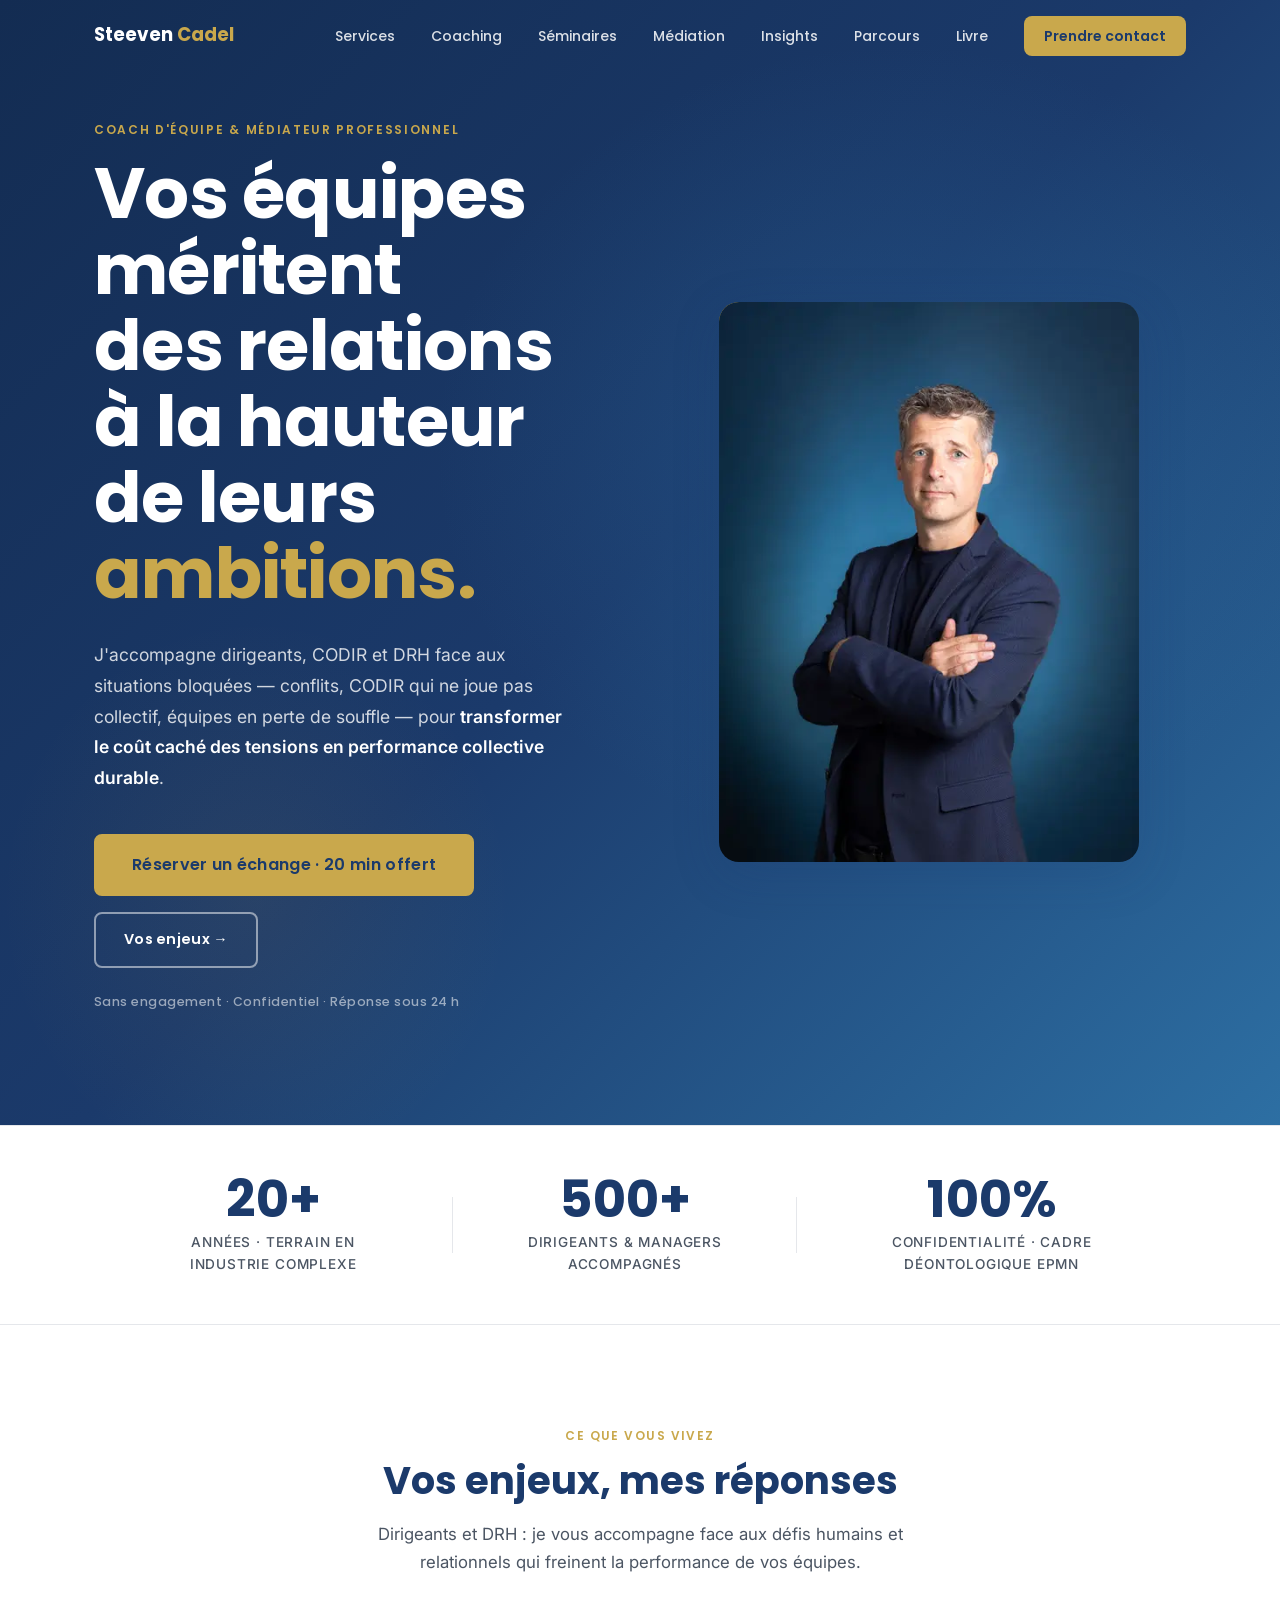
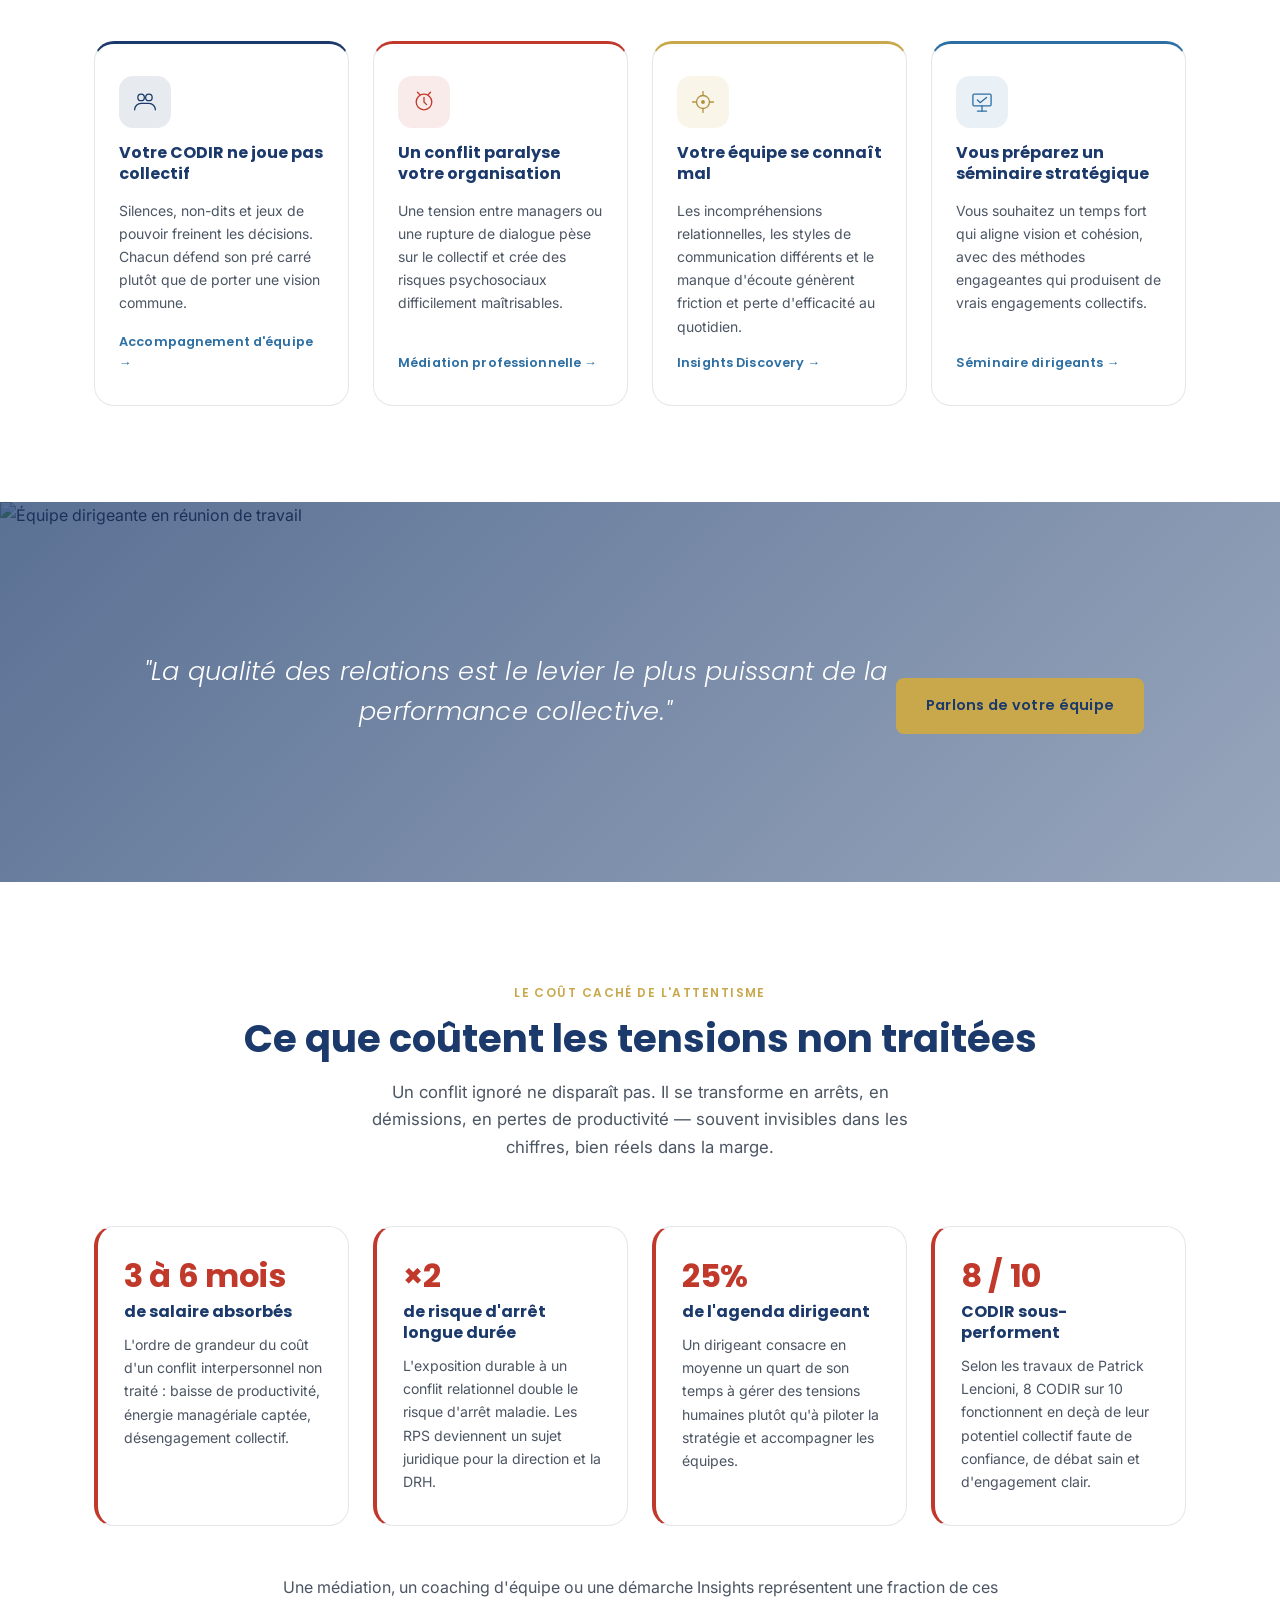
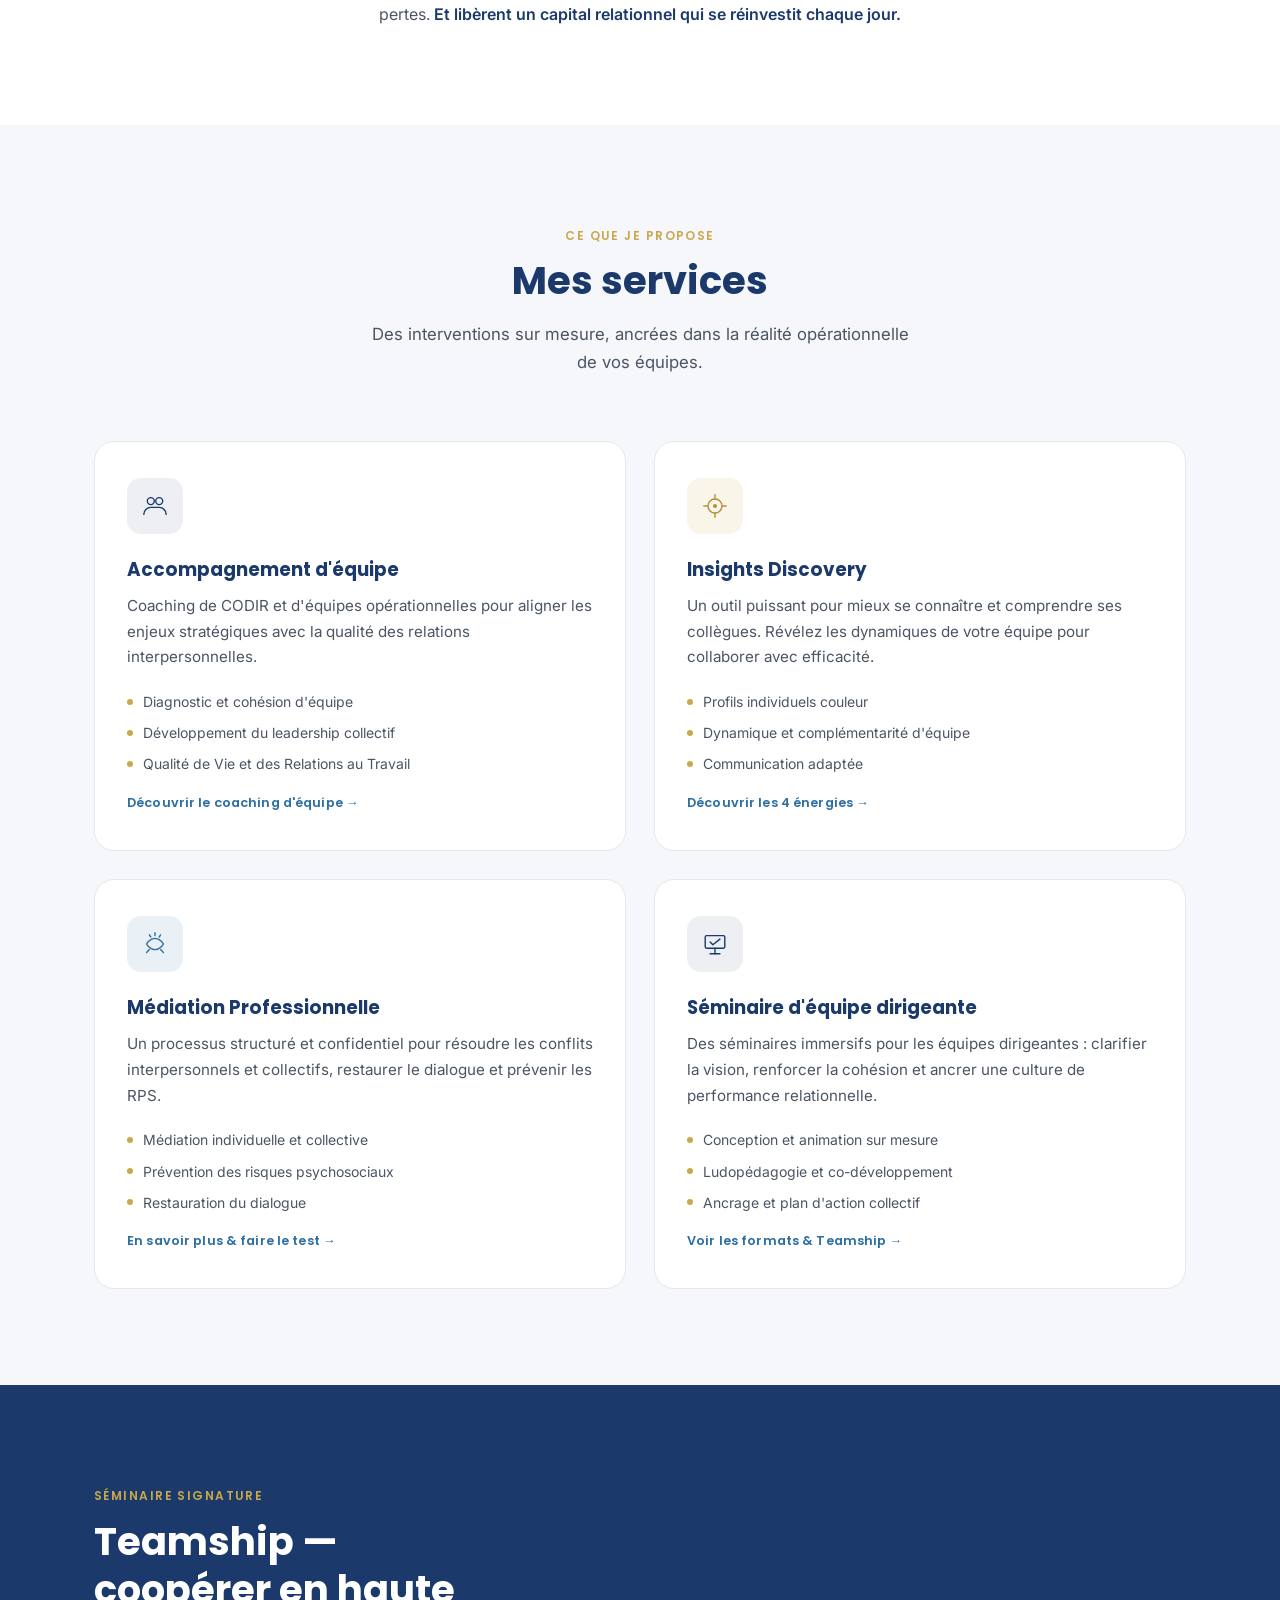
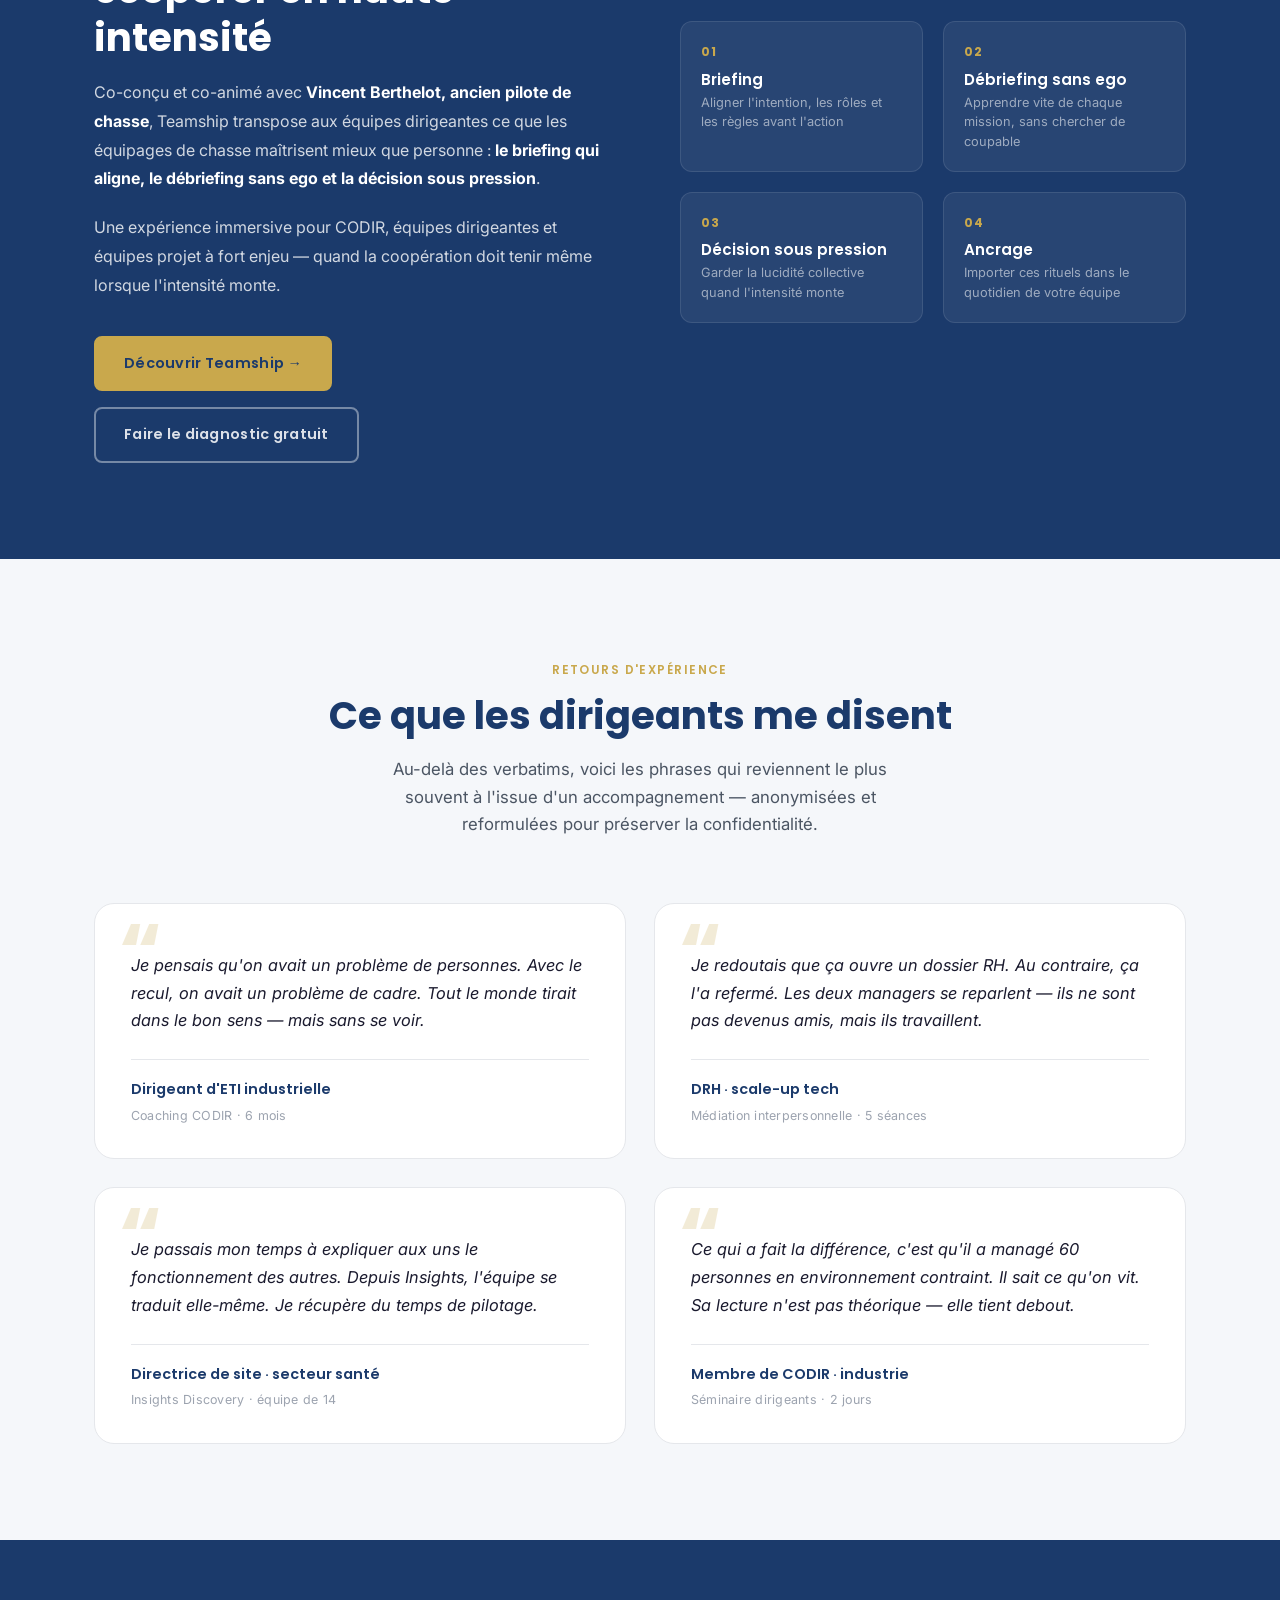
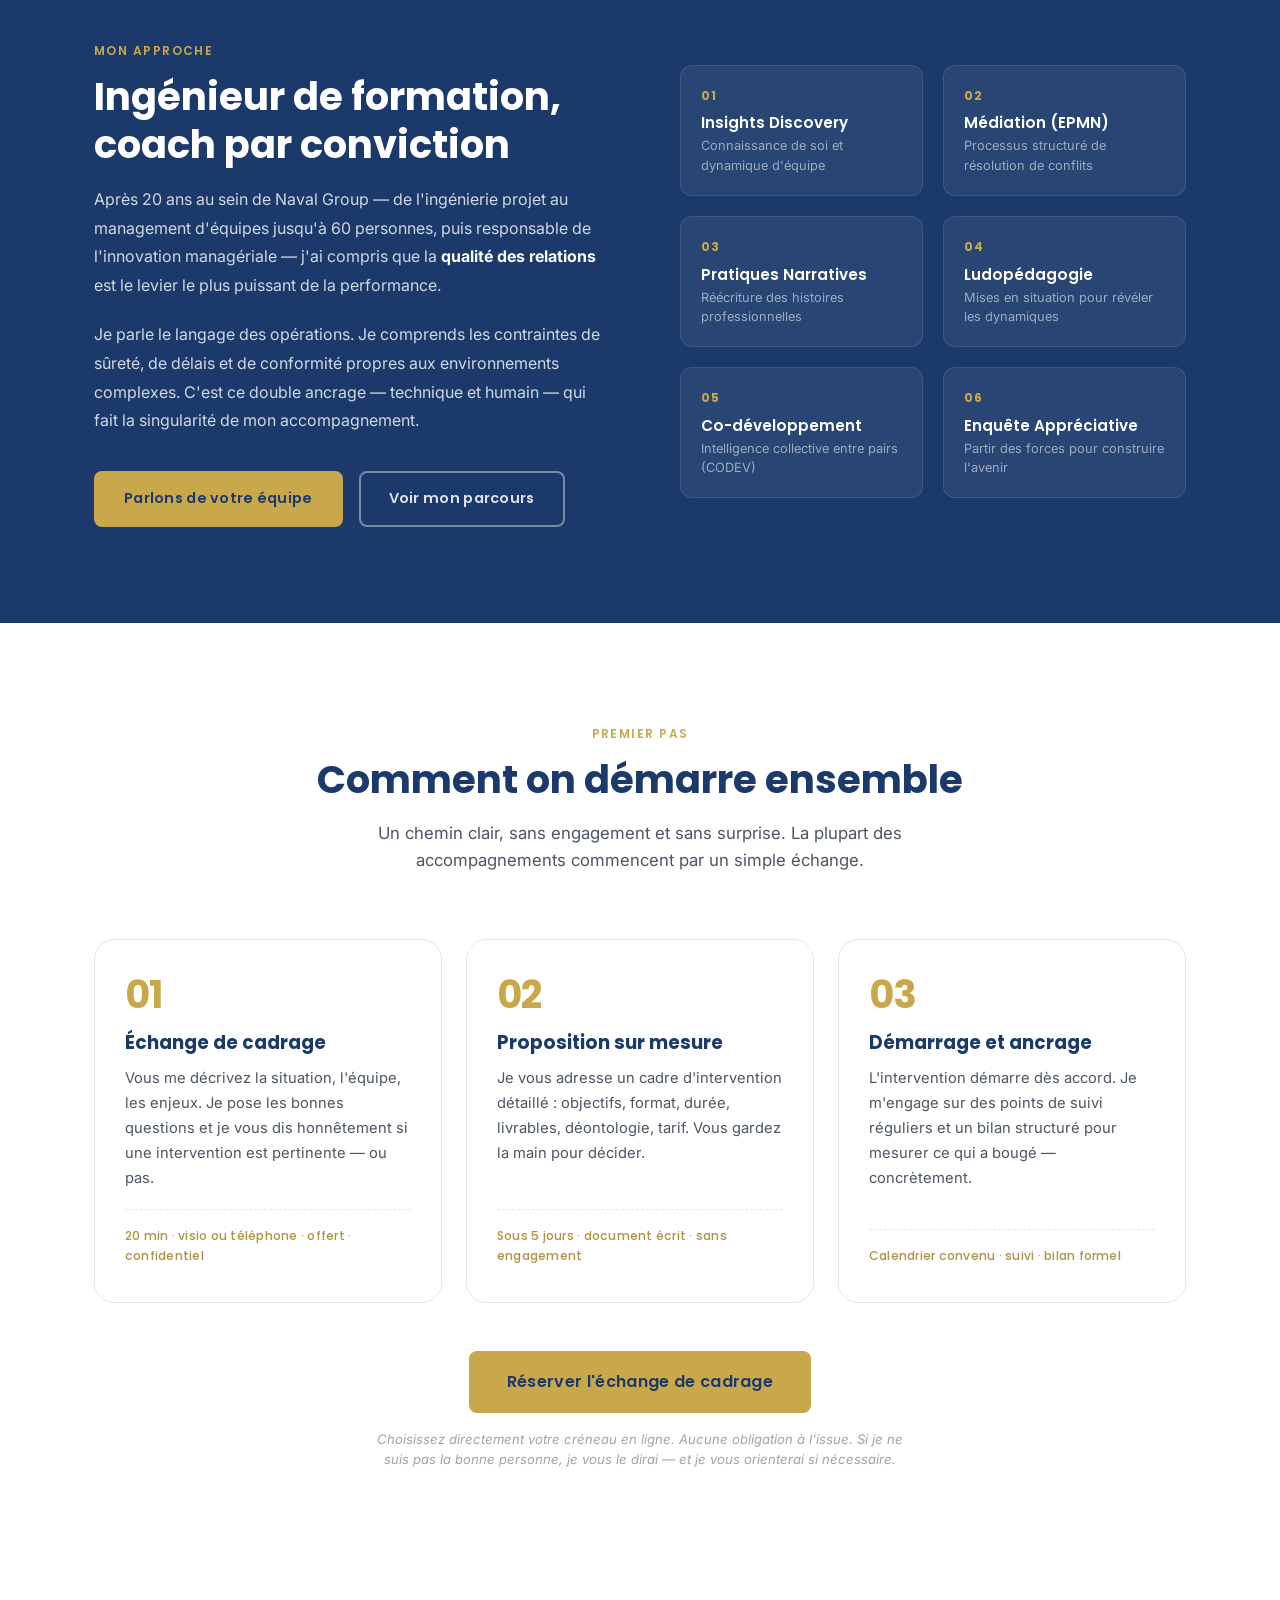
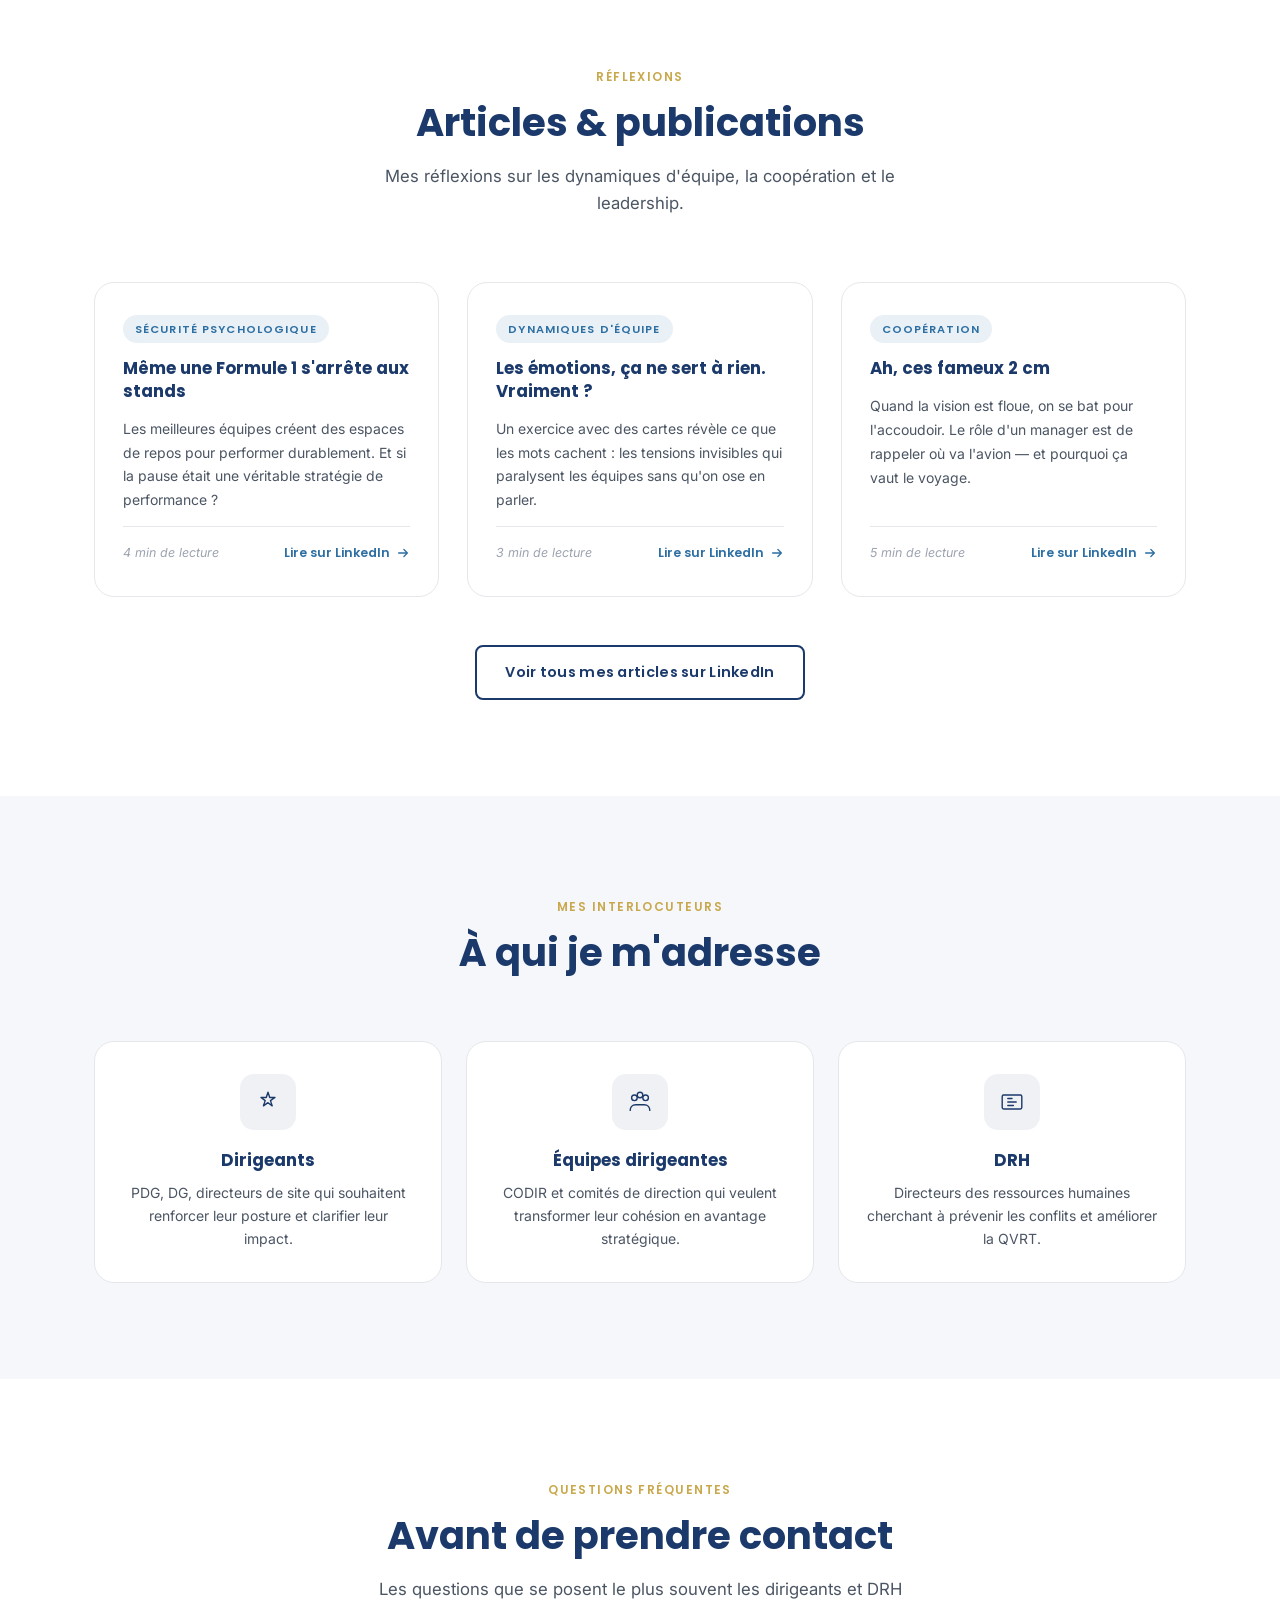
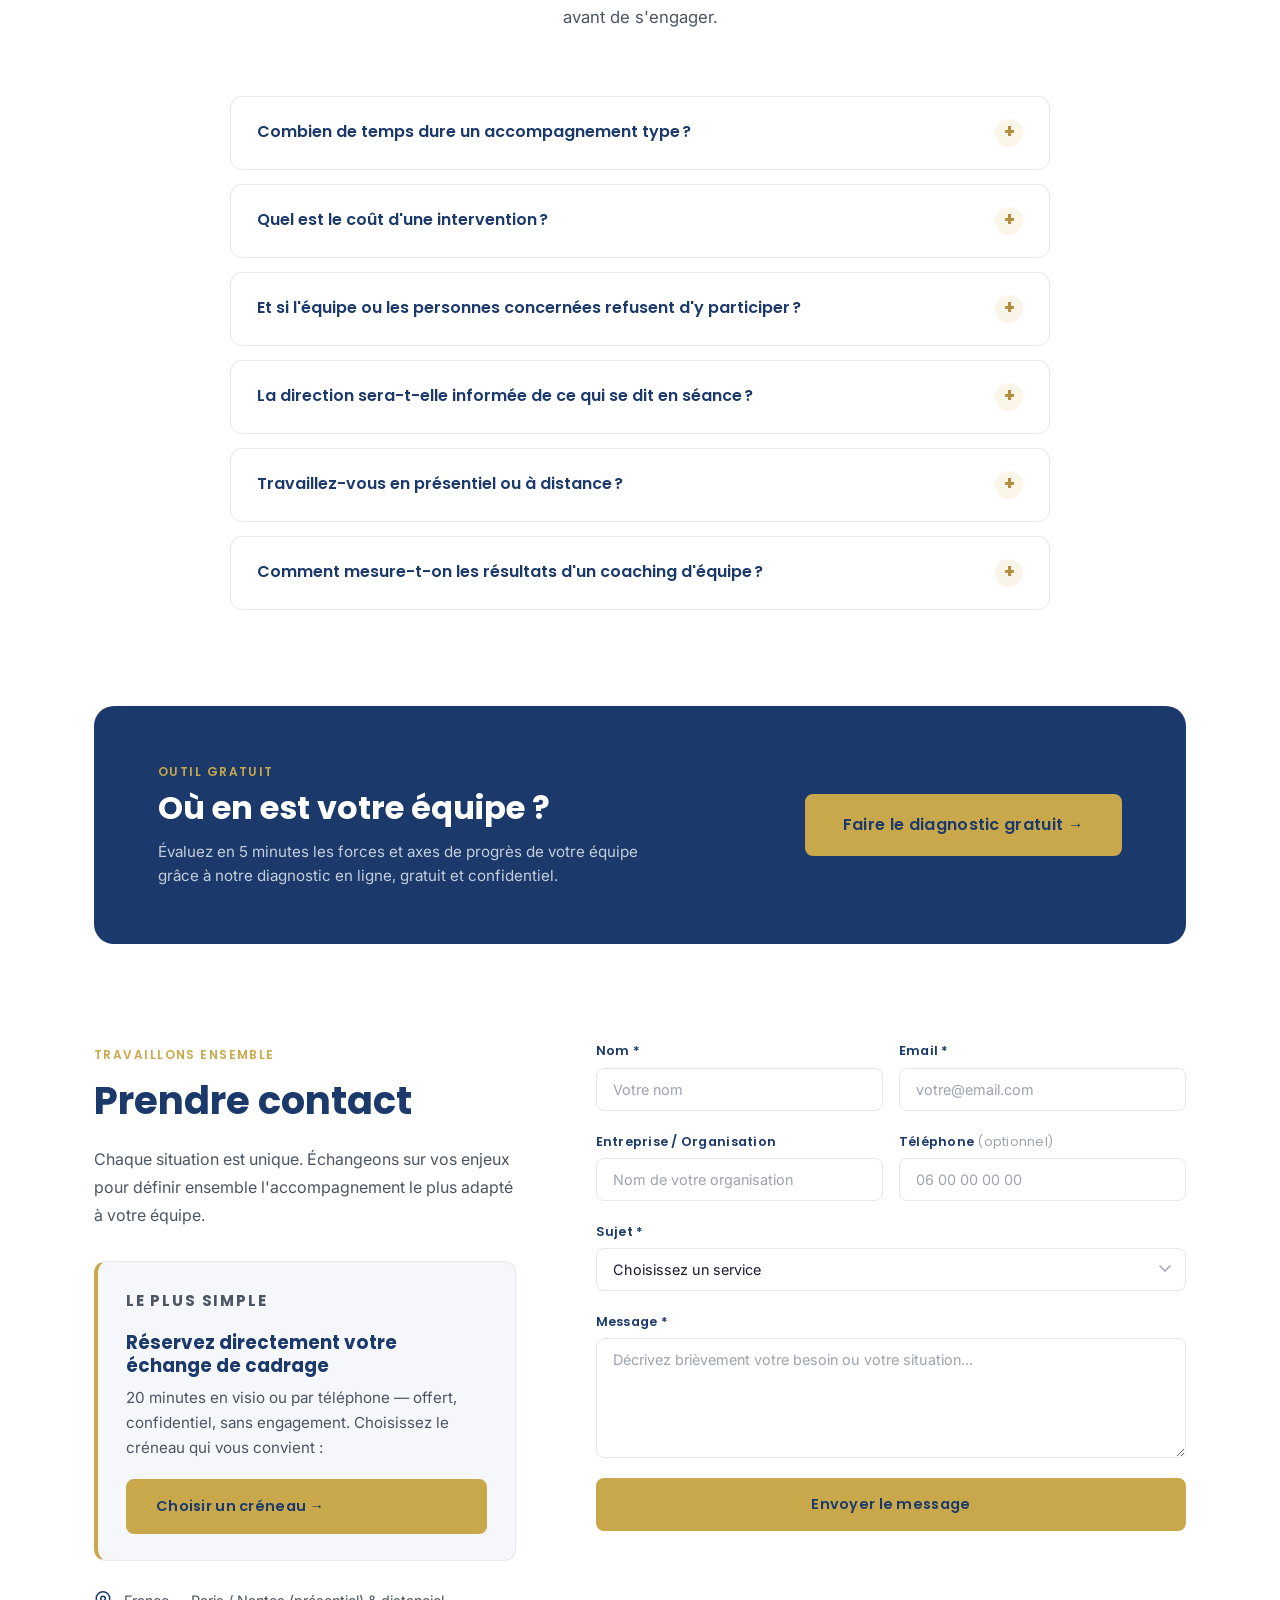
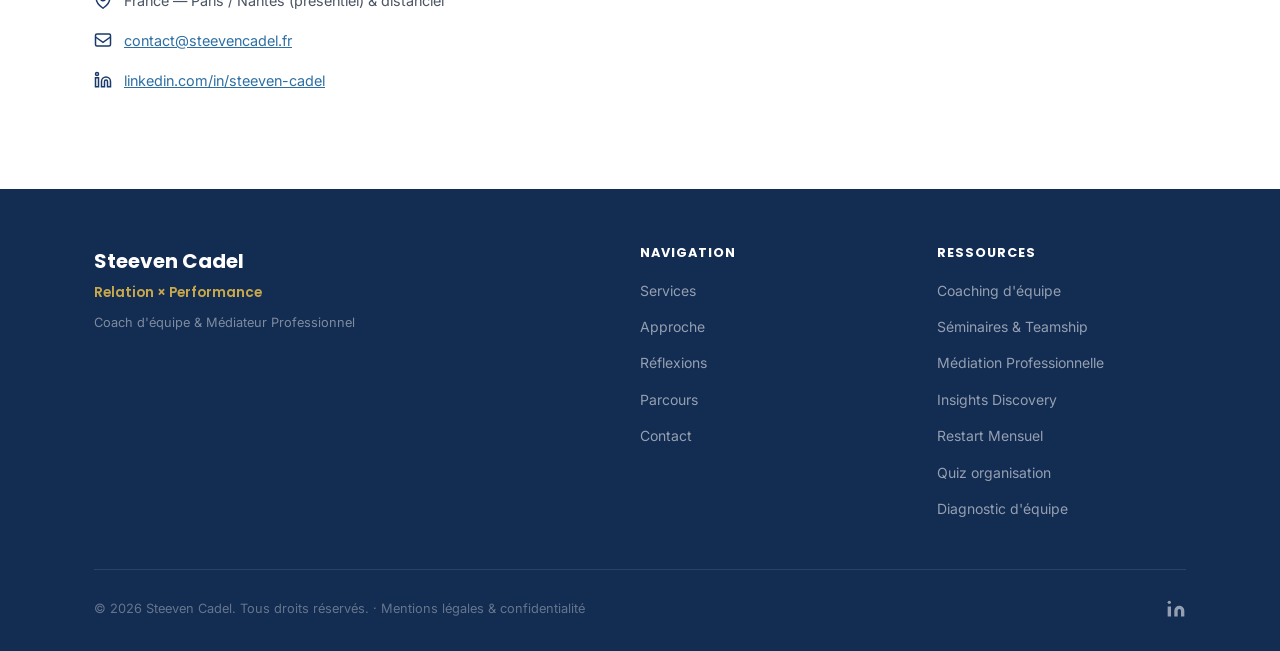
==== index.html @ 328ba923 "retire le bandeau du livre Restart Mensuel de la page d'accueil Le livre (développement personnel, B" ====
<!DOCTYPE html>
<html lang="fr">
<head>
  <meta charset="UTF-8" />
  <meta name="viewport" content="width=device-width, initial-scale=1.0" />
  <title>Steeven Cadel — Coach d'équipe & Médiateur Professionnel</title>
  <meta name="description" content="Steeven Cadel, coach d'équipe et médiateur professionnel certifié EPMN. Coaching de CODIR, médiation en entreprise, séminaires Insights Discovery et Teamship pour transformer les tensions en performance collective." />
  <link rel="canonical" href="https://steevencadel.fr/" />
  <meta name="google-site-verification" content="htI2MsOVsKD36XWJd1D4yMAbdZ_ain9PWQI6sqX6Ksg" />
  <!-- Open Graph -->
  <meta property="og:title" content="Steeven Cadel — Coach d'équipe & Médiateur Professionnel" />
  <meta property="og:description" content="J'accompagne dirigeants, CODIR et DRH à transformer les tensions relationnelles en performance collective durable." />
  <meta property="og:image" content="https://steevencadel.fr/assets/images/steeven-cadel-1200.jpg" />
  <meta property="og:url" content="https://steevencadel.fr/" />
  <meta property="og:type" content="website" />
  <meta property="og:locale" content="fr_FR" />
  <meta name="twitter:card" content="summary_large_image" />
  <link rel="preconnect" href="https://fonts.googleapis.com" />
  <link rel="preconnect" href="https://fonts.gstatic.com" crossorigin />
  <link href="https://fonts.googleapis.com/css2?family=Poppins:wght@300;400;500;600;700&family=Inter:wght@300;400;500;600&display=swap" rel="stylesheet" />
  <link rel="icon" type="image/svg+xml" href="assets/favicon.svg" />
  <link rel="stylesheet" href="css/style.css?v=10" />
  <!-- Privacy-friendly analytics by Plausible -->
  <script async src="https://plausible.io/js/pa-CtxiWmkunxR96ov_k4NzT.js"></script>
  <script>
    window.plausible=window.plausible||function(){(plausible.q=plausible.q||[]).push(arguments)},plausible.init=plausible.init||function(i){plausible.o=i||{}};
    plausible.init()
  </script>
  <script type="application/ld+json">
  {
    "@context": "https://schema.org",
    "@graph": [
      {
        "@type": "Person",
        "@id": "https://steevencadel.fr/#person",
        "name": "Steeven Cadel",
        "jobTitle": "Coach d'équipe et Médiateur Professionnel",
        "description": "Coach d'équipe et d'organisation certifié, médiateur professionnel certifié EPMN, praticien Insights Discovery. 20 ans d'expérience en industrie complexe (Naval Group).",
        "url": "https://steevencadel.fr/",
        "image": "https://steevencadel.fr/assets/images/steeven-cadel-1200.jpg",
        "email": "contact@steevencadel.fr",
        "sameAs": ["https://linkedin.com/in/steeven-cadel"]
      },
      {
        "@type": "ProfessionalService",
        "@id": "https://steevencadel.fr/#service",
        "name": "Steeven Cadel — Coach d'équipe & Médiateur Professionnel",
        "url": "https://steevencadel.fr/",
        "image": "https://steevencadel.fr/assets/images/steeven-cadel-1200.jpg",
        "email": "contact@steevencadel.fr",
        "areaServed": { "@type": "Country", "name": "France" },
        "founder": { "@id": "https://steevencadel.fr/#person" },
        "hasOfferCatalog": {
          "@type": "OfferCatalog",
          "name": "Services d'accompagnement",
          "itemListElement": [
            { "@type": "Offer", "itemOffered": { "@type": "Service", "name": "Coaching d'équipe et de CODIR", "url": "https://steevencadel.fr/coaching-equipe.html" } },
            { "@type": "Offer", "itemOffered": { "@type": "Service", "name": "Médiation professionnelle en entreprise", "url": "https://steevencadel.fr/mediation.html" } },
            { "@type": "Offer", "itemOffered": { "@type": "Service", "name": "Insights Discovery — profils et ateliers d'équipe", "url": "https://steevencadel.fr/insights.html" } },
            { "@type": "Offer", "itemOffered": { "@type": "Service", "name": "Séminaires d'équipe, Insights Discovery et Teamship", "url": "https://steevencadel.fr/seminaires.html" } }
          ]
        }
      },
      {
        "@type": "FAQPage",
        "mainEntity": [
          {
            "@type": "Question",
            "name": "Combien de temps dure un accompagnement type ?",
            "acceptedAnswer": { "@type": "Answer", "text": "Une médiation tient en général en 4 à 6 séances sur 6 à 8 semaines. Un coaching d'équipe ou de CODIR se déroule sur 4 à 9 mois (rythme mensuel ou bi-mensuel). Une intervention Insights peut se faire en une à deux journées. Tout dépend de votre situation — c'est précisément ce que nous calons à l'échange de cadrage." }
          },
          {
            "@type": "Question",
            "name": "Quel est le coût d'une intervention ?",
            "acceptedAnswer": { "@type": "Answer", "text": "Le tarif dépend du format (médiation, coaching, séminaire), du nombre de participants, de la durée et du livrable attendu. Je travaille sur devis pour garantir un cadre adapté à chaque situation. L'ordre de grandeur est partagé en toute transparence dès l'échange de cadrage — pas de surprise dans la proposition." }
          },
          {
            "@type": "Question",
            "name": "Et si l'équipe ou les personnes concernées refusent d'y participer ?",
            "acceptedAnswer": { "@type": "Answer", "text": "C'est un point essentiel : la médiation et le coaching d'équipe reposent sur le volontariat. Aucune intervention ne se fait sous contrainte. La phase d'amorce sert précisément à vérifier l'adhésion — et à co-construire un cadre suffisamment sécurisant pour que chacun s'engage librement." }
          },
          {
            "@type": "Question",
            "name": "La direction sera-t-elle informée de ce qui se dit en séance ?",
            "acceptedAnswer": { "@type": "Answer", "text": "Non. La confidentialité est un pilier déontologique non négociable, codifié par l'EPMN pour la médiation. Ce qui se dit en séance reste en séance. Je restitue uniquement le cadre, l'avancement et les engagements collectifs — jamais le contenu individuel." }
          },
          {
            "@type": "Question",
            "name": "Travaillez-vous en présentiel ou à distance ?",
            "acceptedAnswer": { "@type": "Answer", "text": "Les deux. Je suis basé entre Paris et Nantes, et j'interviens partout en France. Le présentiel reste préférable pour les séminaires CODIR et les médiations sensibles. Le distanciel convient bien aux coachings individuels et aux phases de suivi." }
          },
          {
            "@type": "Question",
            "name": "Comment mesure-t-on les résultats d'un coaching d'équipe ?",
            "acceptedAnswer": { "@type": "Answer", "text": "Au démarrage, nous fixons ensemble 3 à 5 indicateurs concrets : qualité des décisions, fluidité des réunions, baisse des tensions, engagement, etc. Un bilan formel intervient à mi-parcours et à la fin. L'objectif n'est pas de produire un rapport — c'est que vous-même mesuriez la différence dans votre quotidien de pilotage." }
          }
        ]
      }
    ]
  }
  </script>
</head>
<body>

  <!-- ===== NAVIGATION ===== -->
  <nav class="nav" id="nav">
    <div class="nav__container">
      <a href="#" class="nav__logo">Steeven <span>Cadel</span></a>
      <ul class="nav__links" id="nav-links">
        <li><a href="#services">Services</a></li>
        <li><a href="coaching-equipe.html">Coaching</a></li>
        <li><a href="seminaires.html">Séminaires</a></li>
        <li><a href="mediation.html">Médiation</a></li>
        <li><a href="insights.html">Insights</a></li>
        <li><a href="parcours.html">Parcours</a></li>
        <li><a href="livre.html">Livre</a></li>
        <li><a href="#contact" class="nav__cta">Prendre contact</a></li>
      </ul>
      <button class="nav__burger" id="burger" aria-label="Ouvrir le menu">
        <span></span><span></span><span></span>
      </button>
    </div>
  </nav>

  <!-- ===== HERO ===== -->
  <section class="hero" id="hero">
    <div class="hero__container">
      <div class="hero__content">
        <p class="hero__label">Coach d'équipe &amp; Médiateur Professionnel</p>
        <h1 class="hero__title">
          Vos équipes méritent<br/>des relations à la hauteur<br/>de leurs <em class="hero__x">ambitions.</em>
        </h1>
        <p class="hero__desc">
          J'accompagne dirigeants, CODIR et DRH face aux situations bloquées —
          conflits, CODIR qui ne joue pas collectif, équipes en perte de souffle —
          pour <strong>transformer le coût caché des tensions en performance collective durable</strong>.
        </p>
        <div class="hero__actions">
          <a href="https://calendly.com/scadel/20minutes" target="_blank" rel="noopener" class="btn btn--primary btn--lg">Réserver un échange · 20 min offert</a>
          <a href="#enjeux" class="btn btn--outline">Vos enjeux →</a>
        </div>
        <p class="hero__trust">Sans engagement · Confidentiel · Réponse sous 24 h</p>
      </div>
      <div class="hero__visual">
        <div class="hero__photo-wrap">
          <picture>
            <source type="image/webp" srcset="assets/images/steeven-cadel-480.webp 480w, assets/images/steeven-cadel-800.webp 800w, assets/images/steeven-cadel-1200.webp 1200w" sizes="(max-width: 900px) 280px, 420px" />
            <img src="assets/images/steeven-cadel-800.jpg" srcset="assets/images/steeven-cadel-480.jpg 480w, assets/images/steeven-cadel-800.jpg 800w, assets/images/steeven-cadel-1200.jpg 1200w" sizes="(max-width: 900px) 280px, 420px" alt="Steeven Cadel, coach d'équipe et médiateur professionnel" class="hero__photo" width="800" height="1200" fetchpriority="high" />
          </picture>
        </div>
      </div>
    </div>
  </section>

  <!-- ===== STATS STRIP ===== -->
  <section class="stats-strip">
    <div class="container">
      <div class="stats-strip__grid">
        <div class="stats-strip__item">
          <span class="stats-strip__num">20+</span>
          <span class="stats-strip__label">années · terrain en industrie complexe</span>
        </div>
        <div class="stats-strip__divider"></div>
        <div class="stats-strip__item">
          <span class="stats-strip__num">500+</span>
          <span class="stats-strip__label">dirigeants &amp; managers accompagnés</span>
        </div>
        <div class="stats-strip__divider"></div>
        <div class="stats-strip__item">
          <span class="stats-strip__num">100%</span>
          <span class="stats-strip__label">confidentialité · cadre déontologique EPMN</span>
        </div>
      </div>
    </div>
  </section>

  <!-- ===== ENJEUX ===== -->
  <section class="enjeux section" id="enjeux">
    <div class="container">
      <div class="section-head">
        <p class="section-label">Ce que vous vivez</p>
        <h2 class="section-title">Vos enjeux, mes réponses</h2>
        <p class="section-sub">Dirigeants et DRH : je vous accompagne face aux défis humains et relationnels qui freinent la performance de vos équipes.</p>
      </div>
      <div class="enjeux__grid">

        <article class="enjeu-card enjeu-card--1">
          <div class="enjeu-card__icon">
            <svg width="26" height="26" viewBox="0 0 40 40" fill="none" xmlns="http://www.w3.org/2000/svg" aria-hidden="true">
              <circle cx="14" cy="13" r="5" stroke="currentColor" stroke-width="2"/>
              <circle cx="26" cy="13" r="5" stroke="currentColor" stroke-width="2"/>
              <path d="M4 32c0-5.523 4.477-10 10-10h12c5.523 0 10 4.477 10 10" stroke="currentColor" stroke-width="2" stroke-linecap="round"/>
            </svg>
          </div>
          <h3>Votre CODIR ne joue pas collectif</h3>
          <p>Silences, non-dits et jeux de pouvoir freinent les décisions. Chacun défend son pré carré plutôt que de porter une vision commune.</p>
          <a href="coaching-equipe.html" class="enjeu-card__link">Accompagnement d'équipe →</a>
        </article>

        <article class="enjeu-card enjeu-card--2">
          <div class="enjeu-card__icon">
            <svg width="26" height="26" viewBox="0 0 40 40" fill="none" xmlns="http://www.w3.org/2000/svg" aria-hidden="true">
              <circle cx="20" cy="20" r="12" stroke="currentColor" stroke-width="2"/>
              <path d="M20 13v7l4 4" stroke="currentColor" stroke-width="2" stroke-linecap="round" stroke-linejoin="round"/>
              <path d="M13 8l-3-3M27 8l3-3" stroke="currentColor" stroke-width="2" stroke-linecap="round"/>
            </svg>
          </div>
          <h3>Un conflit paralyse votre organisation</h3>
          <p>Une tension entre managers ou une rupture de dialogue pèse sur le collectif et crée des risques psychosociaux difficilement maîtrisables.</p>
          <a href="mediation.html" class="enjeu-card__link">Médiation professionnelle →</a>
        </article>

        <article class="enjeu-card enjeu-card--3">
          <div class="enjeu-card__icon">
            <svg width="26" height="26" viewBox="0 0 40 40" fill="none" xmlns="http://www.w3.org/2000/svg" aria-hidden="true">
              <circle cx="20" cy="20" r="10" stroke="currentColor" stroke-width="2"/>
              <circle cx="20" cy="20" r="3" fill="currentColor"/>
              <line x1="20" y1="4" x2="20" y2="10" stroke="currentColor" stroke-width="2" stroke-linecap="round"/>
              <line x1="20" y1="30" x2="20" y2="36" stroke="currentColor" stroke-width="2" stroke-linecap="round"/>
              <line x1="4" y1="20" x2="10" y2="20" stroke="currentColor" stroke-width="2" stroke-linecap="round"/>
              <line x1="30" y1="20" x2="36" y2="20" stroke="currentColor" stroke-width="2" stroke-linecap="round"/>
            </svg>
          </div>
          <h3>Votre équipe se connaît mal</h3>
          <p>Les incompréhensions relationnelles, les styles de communication différents et le manque d'écoute génèrent friction et perte d'efficacité au quotidien.</p>
          <a href="insights.html" class="enjeu-card__link">Insights Discovery →</a>
        </article>

        <article class="enjeu-card enjeu-card--4">
          <div class="enjeu-card__icon">
            <svg width="26" height="26" viewBox="0 0 40 40" fill="none" xmlns="http://www.w3.org/2000/svg" aria-hidden="true">
              <rect x="6" y="8" width="28" height="18" rx="2" stroke="currentColor" stroke-width="2"/>
              <line x1="20" y1="26" x2="20" y2="34" stroke="currentColor" stroke-width="2" stroke-linecap="round"/>
              <line x1="13" y1="34" x2="27" y2="34" stroke="currentColor" stroke-width="2" stroke-linecap="round"/>
              <path d="M13 17l4 4 10-8" stroke="currentColor" stroke-width="2" stroke-linecap="round" stroke-linejoin="round"/>
            </svg>
          </div>
          <h3>Vous préparez un séminaire stratégique</h3>
          <p>Vous souhaitez un temps fort qui aligne vision et cohésion, avec des méthodes engageantes qui produisent de vrais engagements collectifs.</p>
          <a href="seminaires.html" class="enjeu-card__link">Séminaire dirigeants →</a>
        </article>

      </div>
    </div>
  </section>

  <!-- ===== PHOTO BANNER ===== -->
  <div class="photo-banner">
    <img src="https://images.unsplash.com/photo-1600880292203-757bb62b4baf?auto=format&fit=crop&w=1600&q=80" alt="Équipe dirigeante en réunion de travail" loading="lazy" />
    <div class="photo-banner__overlay">
      <blockquote class="photo-banner__quote">
        "La qualité des relations est le levier le plus puissant de la performance collective."
      </blockquote>
      <a href="https://calendly.com/scadel/20minutes" target="_blank" rel="noopener" class="btn btn--primary" style="margin-top:28px;">Parlons de votre équipe</a>
    </div>
  </div>

  <!-- ===== COÛT DE L'INACTION ===== -->
  <section class="cost section" id="cost">
    <div class="container">
      <div class="section-head">
        <p class="section-label">Le coût caché de l'attentisme</p>
        <h2 class="section-title">Ce que coûtent les tensions non traitées</h2>
        <p class="section-sub">Un conflit ignoré ne disparaît pas. Il se transforme en arrêts, en démissions, en pertes de productivité — souvent invisibles dans les chiffres, bien réels dans la marge.</p>
      </div>
      <div class="cost__grid">

        <article class="cost-card">
          <span class="cost-card__num">3 à 6 mois</span>
          <h3 class="cost-card__title">de salaire absorbés</h3>
          <p>L'ordre de grandeur du coût d'un conflit interpersonnel non traité : baisse de productivité, énergie managériale captée, désengagement collectif.</p>
        </article>

        <article class="cost-card">
          <span class="cost-card__num">×2</span>
          <h3 class="cost-card__title">de risque d'arrêt longue durée</h3>
          <p>L'exposition durable à un conflit relationnel double le risque d'arrêt maladie. Les RPS deviennent un sujet juridique pour la direction et la DRH.</p>
        </article>

        <article class="cost-card">
          <span class="cost-card__num">25%</span>
          <h3 class="cost-card__title">de l'agenda dirigeant</h3>
          <p>Un dirigeant consacre en moyenne un quart de son temps à gérer des tensions humaines plutôt qu'à piloter la stratégie et accompagner les équipes.</p>
        </article>

        <article class="cost-card">
          <span class="cost-card__num">8 / 10</span>
          <h3 class="cost-card__title">CODIR sous-performent</h3>
          <p>Selon les travaux de Patrick Lencioni, 8 CODIR sur 10 fonctionnent en deçà de leur potentiel collectif faute de confiance, de débat sain et d'engagement clair.</p>
        </article>

      </div>
      <p class="cost__signature">
        Une médiation, un coaching d'équipe ou une démarche Insights représentent une fraction de ces pertes.
        <strong>Et libèrent un capital relationnel qui se réinvestit chaque jour.</strong>
      </p>
    </div>
  </section>

  <!-- ===== SERVICES ===== -->
  <section class="services section section--light" id="services">
    <div class="container">
      <div class="section-head">
        <p class="section-label">Ce que je propose</p>
        <h2 class="section-title">Mes services</h2>
        <p class="section-sub">Des interventions sur mesure, ancrées dans la réalité opérationnelle de vos équipes.</p>
      </div>
      <div class="services__grid">

        <article class="svc-card">
          <div class="svc-card__icon svc-card__icon--1">
            <svg viewBox="0 0 40 40" fill="none" xmlns="http://www.w3.org/2000/svg" aria-hidden="true">
              <circle cx="14" cy="13" r="5" stroke="currentColor" stroke-width="2"/>
              <circle cx="26" cy="13" r="5" stroke="currentColor" stroke-width="2"/>
              <path d="M4 32c0-5.523 4.477-10 10-10h12c5.523 0 10 4.477 10 10" stroke="currentColor" stroke-width="2" stroke-linecap="round"/>
            </svg>
          </div>
          <h3 class="svc-card__title">Accompagnement d'équipe</h3>
          <p class="svc-card__desc">Coaching de CODIR et d'équipes opérationnelles pour aligner les enjeux stratégiques avec la qualité des relations interpersonnelles.</p>
          <ul class="svc-card__list">
            <li>Diagnostic et cohésion d'équipe</li>
            <li>Développement du leadership collectif</li>
            <li>Qualité de Vie et des Relations au Travail</li>
          </ul>
          <a href="coaching-equipe.html" class="enjeu-card__link" style="margin-top:16px; display:inline-block;">Découvrir le coaching d'équipe →</a>
        </article>

        <article class="svc-card">
          <div class="svc-card__icon svc-card__icon--2">
            <svg viewBox="0 0 40 40" fill="none" xmlns="http://www.w3.org/2000/svg" aria-hidden="true">
              <circle cx="20" cy="20" r="10" stroke="currentColor" stroke-width="2"/>
              <circle cx="20" cy="20" r="3" fill="currentColor"/>
              <line x1="20" y1="4" x2="20" y2="10" stroke="currentColor" stroke-width="2" stroke-linecap="round"/>
              <line x1="20" y1="30" x2="20" y2="36" stroke="currentColor" stroke-width="2" stroke-linecap="round"/>
              <line x1="4" y1="20" x2="10" y2="20" stroke="currentColor" stroke-width="2" stroke-linecap="round"/>
              <line x1="30" y1="20" x2="36" y2="20" stroke="currentColor" stroke-width="2" stroke-linecap="round"/>
            </svg>
          </div>
          <h3 class="svc-card__title">Insights Discovery</h3>
          <p class="svc-card__desc">Un outil puissant pour mieux se connaître et comprendre ses collègues. Révélez les dynamiques de votre équipe pour collaborer avec efficacité.</p>
          <ul class="svc-card__list">
            <li>Profils individuels couleur</li>
            <li>Dynamique et complémentarité d'équipe</li>
            <li>Communication adaptée</li>
          </ul>
          <a href="insights.html" class="enjeu-card__link" style="margin-top:16px; display:inline-block;">Découvrir les 4 énergies →</a>
        </article>

        <article class="svc-card">
          <div class="svc-card__icon svc-card__icon--3">
            <svg viewBox="0 0 40 40" fill="none" xmlns="http://www.w3.org/2000/svg" aria-hidden="true">
              <path d="M8 20c0 0 4-8 12-8s12 8 12 8-4 8-12 8-12-8-12-8z" stroke="currentColor" stroke-width="2"/>
              <path d="M12 28l-4 4M28 28l4 4" stroke="currentColor" stroke-width="2" stroke-linecap="round"/>
              <path d="M20 8v-4M14 10l-2-3M26 10l2-3" stroke="currentColor" stroke-width="2" stroke-linecap="round"/>
            </svg>
          </div>
          <h3 class="svc-card__title">Médiation Professionnelle</h3>
          <p class="svc-card__desc">Un processus structuré et confidentiel pour résoudre les conflits interpersonnels et collectifs, restaurer le dialogue et prévenir les RPS.</p>
          <ul class="svc-card__list">
            <li>Médiation individuelle et collective</li>
            <li>Prévention des risques psychosociaux</li>
            <li>Restauration du dialogue</li>
          </ul>
          <a href="mediation.html" class="enjeu-card__link" style="margin-top:16px; display:inline-block;">En savoir plus &amp; faire le test →</a>
        </article>

        <article class="svc-card">
          <div class="svc-card__icon svc-card__icon--4">
            <svg viewBox="0 0 40 40" fill="none" xmlns="http://www.w3.org/2000/svg" aria-hidden="true">
              <rect x="6" y="8" width="28" height="18" rx="2" stroke="currentColor" stroke-width="2"/>
              <line x1="20" y1="26" x2="20" y2="34" stroke="currentColor" stroke-width="2" stroke-linecap="round"/>
              <line x1="13" y1="34" x2="27" y2="34" stroke="currentColor" stroke-width="2" stroke-linecap="round"/>
              <path d="M13 17l4 4 10-8" stroke="currentColor" stroke-width="2" stroke-linecap="round" stroke-linejoin="round"/>
            </svg>
          </div>
          <h3 class="svc-card__title">Séminaire d'équipe dirigeante</h3>
          <p class="svc-card__desc">Des séminaires immersifs pour les équipes dirigeantes : clarifier la vision, renforcer la cohésion et ancrer une culture de performance relationnelle.</p>
          <ul class="svc-card__list">
            <li>Conception et animation sur mesure</li>
            <li>Ludopédagogie et co-développement</li>
            <li>Ancrage et plan d'action collectif</li>
          </ul>
          <a href="seminaires.html" class="enjeu-card__link" style="margin-top:16px; display:inline-block;">Voir les formats &amp; Teamship →</a>
        </article>

      </div>
    </div>
  </section>

  <!-- ===== TEAMSHIP (séminaire signature) ===== -->
  <section class="approche section section--dark" id="teamship">
    <div class="container">
      <div class="approche__grid">
        <div class="approche__left">
          <p class="section-label section-label--light">Séminaire signature</p>
          <h2 class="section-title section-title--light">Teamship —<br/>coopérer en haute intensité</h2>
          <p class="approche__text">
            Co-conçu et co-animé avec <strong>Vincent Berthelot, ancien pilote de chasse</strong>,
            Teamship transpose aux équipes dirigeantes ce que les équipages de chasse maîtrisent
            mieux que personne : <strong>le briefing qui aligne, le débriefing sans ego et la
            décision sous pression</strong>.
          </p>
          <p class="approche__text">
            Une expérience immersive pour CODIR, équipes dirigeantes et équipes projet à fort
            enjeu — quand la coopération doit tenir même lorsque l'intensité monte.
          </p>
          <div class="approche__actions">
            <a href="https://teamship.fr" target="_blank" rel="noopener" class="btn btn--gold">Découvrir Teamship →</a>
            <a href="https://teamship.fr/diagnostic" target="_blank" rel="noopener" class="btn btn--outline-light">Faire le diagnostic gratuit</a>
          </div>
        </div>
        <div class="approche__right">
          <div class="methodes__grid">
            <div class="methode">
              <span class="methode__num">01</span>
              <h4>Briefing</h4>
              <p>Aligner l'intention, les rôles et les règles avant l'action</p>
            </div>
            <div class="methode">
              <span class="methode__num">02</span>
              <h4>Débriefing sans ego</h4>
              <p>Apprendre vite de chaque mission, sans chercher de coupable</p>
            </div>
            <div class="methode">
              <span class="methode__num">03</span>
              <h4>Décision sous pression</h4>
              <p>Garder la lucidité collective quand l'intensité monte</p>
            </div>
            <div class="methode">
              <span class="methode__num">04</span>
              <h4>Ancrage</h4>
              <p>Importer ces rituels dans le quotidien de votre équipe</p>
            </div>
          </div>
        </div>
      </div>
    </div>
  </section>

  <!-- ===== TÉMOIGNAGES (verbatims reformulés) ===== -->
  <section class="testimonials section section--light" id="temoignages">
    <div class="container">
      <div class="section-head">
        <p class="section-label">Retours d'expérience</p>
        <h2 class="section-title">Ce que les dirigeants me disent</h2>
        <p class="section-sub">Au-delà des verbatims, voici les phrases qui reviennent le plus souvent à l'issue d'un accompagnement — anonymisées et reformulées pour préserver la confidentialité.</p>
      </div>
      <div class="testimonials__grid">

        <article class="testimonial-card">
          <span class="testimonial-card__mark" aria-hidden="true">“</span>
          <p class="testimonial-card__text">Je pensais qu'on avait un problème de personnes. Avec le recul, on avait un problème de cadre. Tout le monde tirait dans le bon sens — mais sans se voir.</p>
          <footer class="testimonial-card__meta">
            <span class="testimonial-card__role">Dirigeant d'ETI industrielle</span>
            <span class="testimonial-card__ctx">Coaching CODIR · 6 mois</span>
          </footer>
        </article>

        <article class="testimonial-card">
          <span class="testimonial-card__mark" aria-hidden="true">“</span>
          <p class="testimonial-card__text">Je redoutais que ça ouvre un dossier RH. Au contraire, ça l'a refermé. Les deux managers se reparlent — ils ne sont pas devenus amis, mais ils travaillent.</p>
          <footer class="testimonial-card__meta">
            <span class="testimonial-card__role">DRH · scale-up tech</span>
            <span class="testimonial-card__ctx">Médiation interpersonnelle · 5 séances</span>
          </footer>
        </article>

        <article class="testimonial-card">
          <span class="testimonial-card__mark" aria-hidden="true">“</span>
          <p class="testimonial-card__text">Je passais mon temps à expliquer aux uns le fonctionnement des autres. Depuis Insights, l'équipe se traduit elle-même. Je récupère du temps de pilotage.</p>
          <footer class="testimonial-card__meta">
            <span class="testimonial-card__role">Directrice de site · secteur santé</span>
            <span class="testimonial-card__ctx">Insights Discovery · équipe de 14</span>
          </footer>
        </article>

        <article class="testimonial-card">
          <span class="testimonial-card__mark" aria-hidden="true">“</span>
          <p class="testimonial-card__text">Ce qui a fait la différence, c'est qu'il a managé 60 personnes en environnement contraint. Il sait ce qu'on vit. Sa lecture n'est pas théorique — elle tient debout.</p>
          <footer class="testimonial-card__meta">
            <span class="testimonial-card__role">Membre de CODIR · industrie</span>
            <span class="testimonial-card__ctx">Séminaire dirigeants · 2 jours</span>
          </footer>
        </article>

      </div>
    </div>
  </section>

  <!-- ===== APPROCHE ===== -->
  <section class="approche section section--dark" id="approche">
    <div class="container">
      <div class="approche__grid">
        <div class="approche__left">
          <p class="section-label section-label--light">Mon approche</p>
          <h2 class="section-title section-title--light">Ingénieur de formation,<br/>coach par conviction</h2>
          <p class="approche__text">
            Après 20 ans au sein de Naval Group — de l'ingénierie projet au management d'équipes
            jusqu'à 60 personnes, puis responsable de l'innovation managériale — j'ai compris que
            la <strong>qualité des relations</strong> est le levier le plus puissant de la performance.
          </p>
          <p class="approche__text">
            Je parle le langage des opérations. Je comprends les contraintes de sûreté, de délais
            et de conformité propres aux environnements complexes. C'est ce double ancrage —
            technique et humain — qui fait la singularité de mon accompagnement.
          </p>
          <div class="approche__actions">
            <a href="https://calendly.com/scadel/20minutes" target="_blank" rel="noopener" class="btn btn--gold">Parlons de votre équipe</a>
            <a href="parcours.html" class="btn btn--outline-light">Voir mon parcours</a>
          </div>
        </div>
        <div class="approche__right">
          <div class="methodes__grid">
            <div class="methode">
              <span class="methode__num">01</span>
              <h4>Insights Discovery</h4>
              <p>Connaissance de soi et dynamique d'équipe</p>
            </div>
            <div class="methode">
              <span class="methode__num">02</span>
              <h4>Médiation (EPMN)</h4>
              <p>Processus structuré de résolution de conflits</p>
            </div>
            <div class="methode">
              <span class="methode__num">03</span>
              <h4>Pratiques Narratives</h4>
              <p>Réécriture des histoires professionnelles</p>
            </div>
            <div class="methode">
              <span class="methode__num">04</span>
              <h4>Ludopédagogie</h4>
              <p>Mises en situation pour révéler les dynamiques</p>
            </div>
            <div class="methode">
              <span class="methode__num">05</span>
              <h4>Co-développement</h4>
              <p>Intelligence collective entre pairs (CODEV)</p>
            </div>
            <div class="methode">
              <span class="methode__num">06</span>
              <h4>Enquête Appréciative</h4>
              <p>Partir des forces pour construire l'avenir</p>
            </div>
          </div>
        </div>
      </div>
    </div>
  </section>

  <!-- ===== COMMENT ON DÉMARRE ===== -->
  <section class="howto section" id="demarrer">
    <div class="container">
      <div class="section-head">
        <p class="section-label">Premier pas</p>
        <h2 class="section-title">Comment on démarre ensemble</h2>
        <p class="section-sub">Un chemin clair, sans engagement et sans surprise. La plupart des accompagnements commencent par un simple échange.</p>
      </div>
      <div class="howto__steps">

        <article class="howto-step">
          <span class="howto-step__num">01</span>
          <h3 class="howto-step__title">Échange de cadrage</h3>
          <p class="howto-step__desc">Vous me décrivez la situation, l'équipe, les enjeux. Je pose les bonnes questions et je vous dis honnêtement si une intervention est pertinente — ou pas.</p>
          <p class="howto-step__meta">20 min · visio ou téléphone · offert · confidentiel</p>
        </article>

        <article class="howto-step">
          <span class="howto-step__num">02</span>
          <h3 class="howto-step__title">Proposition sur mesure</h3>
          <p class="howto-step__desc">Je vous adresse un cadre d'intervention détaillé : objectifs, format, durée, livrables, déontologie, tarif. Vous gardez la main pour décider.</p>
          <p class="howto-step__meta">Sous 5 jours · document écrit · sans engagement</p>
        </article>

        <article class="howto-step">
          <span class="howto-step__num">03</span>
          <h3 class="howto-step__title">Démarrage et ancrage</h3>
          <p class="howto-step__desc">L'intervention démarre dès accord. Je m'engage sur des points de suivi réguliers et un bilan structuré pour mesurer ce qui a bougé — concrètement.</p>
          <p class="howto-step__meta">Calendrier convenu · suivi · bilan formel</p>
        </article>

      </div>
      <div class="howto__cta">
        <a href="https://calendly.com/scadel/20minutes" target="_blank" rel="noopener" class="btn btn--primary btn--lg">Réserver l'échange de cadrage</a>
        <p class="howto__cta-sub">Choisissez directement votre créneau en ligne. Aucune obligation à l'issue. Si je ne suis pas la bonne personne, je vous le dirai — et je vous orienterai si nécessaire.</p>
      </div>
    </div>
  </section>

  <!-- ===== ARTICLES LINKEDIN ===== -->
  <section class="articles section" id="articles">
    <div class="container">
      <div class="section-head">
        <p class="section-label">Réflexions</p>
        <h2 class="section-title">Articles & publications</h2>
        <p class="section-sub">Mes réflexions sur les dynamiques d'équipe, la coopération et le leadership.</p>
      </div>
      <div class="articles__grid">

        <article class="article-card">
          <div class="article-card__tag">Sécurité psychologique</div>
          <h3 class="article-card__title">Même une Formule 1 s'arrête aux stands</h3>
          <p class="article-card__desc">Les meilleures équipes créent des espaces de repos pour performer durablement. Et si la pause était une véritable stratégie de performance ?</p>
          <div class="article-card__footer">
            <span class="article-card__read">4 min de lecture</span>
            <a href="https://www.linkedin.com/posts/steeven-cadel_m%C3%AAme-une-formule-1-sarr%C3%AAte-25-secondes-activity-7396774240831811585-POUw"
               target="_blank" rel="noopener" class="article-card__link">
              Lire sur LinkedIn
              <svg viewBox="0 0 16 16" fill="none" xmlns="http://www.w3.org/2000/svg" aria-hidden="true" width="14" height="14">
                <path d="M3 8h10M9 4l4 4-4 4" stroke="currentColor" stroke-width="1.5" stroke-linecap="round" stroke-linejoin="round"/>
              </svg>
            </a>
          </div>
        </article>

        <article class="article-card">
          <div class="article-card__tag">Dynamiques d'équipe</div>
          <h3 class="article-card__title">Les émotions, ça ne sert à rien. Vraiment ?</h3>
          <p class="article-card__desc">Un exercice avec des cartes révèle ce que les mots cachent : les tensions invisibles qui paralysent les équipes sans qu'on ose en parler.</p>
          <div class="article-card__footer">
            <span class="article-card__read">3 min de lecture</span>
            <a href="https://www.linkedin.com/posts/steeven-cadel_les-%C3%A9motions-%C3%A7a-ne-sert-%C3%A0-rien-on-est-activity-7429026855040643072-K2Jl"
               target="_blank" rel="noopener" class="article-card__link">
              Lire sur LinkedIn
              <svg viewBox="0 0 16 16" fill="none" xmlns="http://www.w3.org/2000/svg" aria-hidden="true" width="14" height="14">
                <path d="M3 8h10M9 4l4 4-4 4" stroke="currentColor" stroke-width="1.5" stroke-linecap="round" stroke-linejoin="round"/>
              </svg>
            </a>
          </div>
        </article>

        <article class="article-card">
          <div class="article-card__tag">Coopération</div>
          <h3 class="article-card__title">Ah, ces fameux 2 cm</h3>
          <p class="article-card__desc">Quand la vision est floue, on se bat pour l'accoudoir. Le rôle d'un manager est de rappeler où va l'avion — et pourquoi ça vaut le voyage.</p>
          <div class="article-card__footer">
            <span class="article-card__read">5 min de lecture</span>
            <a href="https://www.linkedin.com/posts/steeven-cadel_ah-ces-fameux-2-cm-imaginez-vous-%C3%AAtes-activity-7427975470647775232-Algd"
               target="_blank" rel="noopener" class="article-card__link">
              Lire sur LinkedIn
              <svg viewBox="0 0 16 16" fill="none" xmlns="http://www.w3.org/2000/svg" aria-hidden="true" width="14" height="14">
                <path d="M3 8h10M9 4l4 4-4 4" stroke="currentColor" stroke-width="1.5" stroke-linecap="round" stroke-linejoin="round"/>
              </svg>
            </a>
          </div>
        </article>

      </div>
      <div class="articles__cta">
        <a href="https://linkedin.com/in/steeven-cadel" target="_blank" rel="noopener" class="btn btn--outline-navy">
          Voir tous mes articles sur LinkedIn
        </a>
      </div>
    </div>
  </section>

  <!-- ===== CLIENTS ===== -->
  <section class="clients section section--light">
    <div class="container">
      <div class="section-head">
        <p class="section-label">Mes interlocuteurs</p>
        <h2 class="section-title">À qui je m'adresse</h2>
      </div>
      <div class="clients__grid">
        <div class="client-card">
          <div class="client-card__icon">
            <svg viewBox="0 0 40 40" fill="none" xmlns="http://www.w3.org/2000/svg" aria-hidden="true">
              <path d="M20 6l2.5 7.5H30l-6.5 4.5 2.5 7.5L20 21l-6.5 4.5 2.5-7.5L10 13.5h7.5z" stroke="currentColor" stroke-width="2" stroke-linejoin="round"/>
            </svg>
          </div>
          <h4>Dirigeants</h4>
          <p>PDG, DG, directeurs de site qui souhaitent renforcer leur posture et clarifier leur impact.</p>
        </div>
        <div class="client-card">
          <div class="client-card__icon">
            <svg viewBox="0 0 40 40" fill="none" xmlns="http://www.w3.org/2000/svg" aria-hidden="true">
              <circle cx="12" cy="14" r="4" stroke="currentColor" stroke-width="2"/>
              <circle cx="28" cy="14" r="4" stroke="currentColor" stroke-width="2"/>
              <circle cx="20" cy="10" r="4" stroke="currentColor" stroke-width="2"/>
              <path d="M6 32c0-4 2.686-8 8-8M26 24c5.314 0 8 4 8 8M14 24h12" stroke="currentColor" stroke-width="2" stroke-linecap="round"/>
            </svg>
          </div>
          <h4>Équipes dirigeantes</h4>
          <p>CODIR et comités de direction qui veulent transformer leur cohésion en avantage stratégique.</p>
        </div>
        <div class="client-card">
          <div class="client-card__icon">
            <svg viewBox="0 0 40 40" fill="none" xmlns="http://www.w3.org/2000/svg" aria-hidden="true">
              <rect x="6" y="10" width="28" height="20" rx="2" stroke="currentColor" stroke-width="2"/>
              <path d="M14 20h12M14 15h6M14 25h8" stroke="currentColor" stroke-width="2" stroke-linecap="round"/>
            </svg>
          </div>
          <h4>DRH</h4>
          <p>Directeurs des ressources humaines cherchant à prévenir les conflits et améliorer la QVRT.</p>
        </div>
      </div>
    </div>
  </section>

  <!-- ===== FAQ ===== -->
  <section class="faq section" id="faq">
    <div class="container">
      <div class="section-head">
        <p class="section-label">Questions fréquentes</p>
        <h2 class="section-title">Avant de prendre contact</h2>
        <p class="section-sub">Les questions que se posent le plus souvent les dirigeants et DRH avant de s'engager.</p>
      </div>
      <div class="faq__list">

        <details class="faq-item">
          <summary class="faq-item__q">
            <span>Combien de temps dure un accompagnement type&#8239;?</span>
            <span class="faq-item__icon" aria-hidden="true">+</span>
          </summary>
          <div class="faq-item__a">
            <p>Une médiation tient en général en 4 à 6 séances sur 6 à 8 semaines. Un coaching d'équipe ou de CODIR se déroule sur 4 à 9 mois (rythme mensuel ou bi-mensuel). Une intervention Insights peut se faire en une à deux journées. Tout dépend de votre situation — c'est précisément ce que nous calons à l'échange de cadrage.</p>
          </div>
        </details>

        <details class="faq-item">
          <summary class="faq-item__q">
            <span>Quel est le coût d'une intervention&#8239;?</span>
            <span class="faq-item__icon" aria-hidden="true">+</span>
          </summary>
          <div class="faq-item__a">
            <p>Le tarif dépend du format (médiation, coaching, séminaire), du nombre de participants, de la durée et du livrable attendu. Je travaille sur devis pour garantir un cadre adapté à chaque situation. L'ordre de grandeur est partagé en toute transparence dès l'échange de cadrage — pas de surprise dans la proposition.</p>
          </div>
        </details>

        <details class="faq-item">
          <summary class="faq-item__q">
            <span>Et si l'équipe ou les personnes concernées refusent d'y participer&#8239;?</span>
            <span class="faq-item__icon" aria-hidden="true">+</span>
          </summary>
          <div class="faq-item__a">
            <p>C'est un point essentiel : la médiation et le coaching d'équipe reposent sur le volontariat. Aucune intervention ne se fait sous contrainte. La phase d'amorce sert précisément à vérifier l'adhésion — et à co-construire un cadre suffisamment sécurisant pour que chacun s'engage librement.</p>
          </div>
        </details>

        <details class="faq-item">
          <summary class="faq-item__q">
            <span>La direction sera-t-elle informée de ce qui se dit en séance&#8239;?</span>
            <span class="faq-item__icon" aria-hidden="true">+</span>
          </summary>
          <div class="faq-item__a">
            <p>Non. La confidentialité est un pilier déontologique non négociable, codifié par l'EPMN pour la médiation. Ce qui se dit en séance reste en séance. Je restitue uniquement le cadre, l'avancement et les engagements collectifs — jamais le contenu individuel.</p>
          </div>
        </details>

        <details class="faq-item">
          <summary class="faq-item__q">
            <span>Travaillez-vous en présentiel ou à distance&#8239;?</span>
            <span class="faq-item__icon" aria-hidden="true">+</span>
          </summary>
          <div class="faq-item__a">
            <p>Les deux. Je suis basé entre Paris et Nantes, et j'interviens partout en France. Le présentiel reste préférable pour les séminaires CODIR et les médiations sensibles. Le distanciel convient bien aux coachings individuels et aux phases de suivi.</p>
          </div>
        </details>

        <details class="faq-item">
          <summary class="faq-item__q">
            <span>Comment mesure-t-on les résultats d'un coaching d'équipe&#8239;?</span>
            <span class="faq-item__icon" aria-hidden="true">+</span>
          </summary>
          <div class="faq-item__a">
            <p>Au démarrage, nous fixons ensemble 3 à 5 indicateurs concrets : qualité des décisions, fluidité des réunions, baisse des tensions, engagement, etc. Un bilan formel intervient à mi-parcours et à la fin. L'objectif n'est pas de produire un rapport — c'est que vous-même mesuriez la différence dans votre quotidien de pilotage.</p>
          </div>
        </details>

      </div>
    </div>
  </section>

  <!-- ===== DIAGNOSTIC CTA ===== -->
  <section class="diag-cta">
    <div class="container">
      <div class="diag-cta__inner">
        <div class="diag-cta__text">
          <p class="diag-cta__label">Outil gratuit</p>
          <h2 class="diag-cta__title">Où en est votre équipe ?</h2>
          <p class="diag-cta__desc">Évaluez en 5 minutes les forces et axes de progrès de votre équipe grâce à notre diagnostic en ligne, gratuit et confidentiel.</p>
        </div>
        <a href="https://teamship.fr/diagnostic" target="_blank" rel="noopener" class="btn btn--primary btn--lg diag-cta__btn">
          Faire le diagnostic gratuit →
        </a>
      </div>
    </div>
  </section>

  <!-- ===== CONTACT ===== -->
  <section class="contact section" id="contact">
    <div class="container">
      <div class="contact__grid">

        <!-- Infos gauche -->
        <div class="contact__left">
          <p class="section-label">Travaillons ensemble</p>
          <h2 class="section-title">Prendre contact</h2>
          <p class="contact__desc">Chaque situation est unique. Échangeons sur vos enjeux pour définir ensemble l'accompagnement le plus adapté à votre équipe.</p>

          <div class="booking-card">
            <p class="booking-card__label">Le plus simple</p>
            <h3>Réservez directement votre échange de cadrage</h3>
            <p>20 minutes en visio ou par téléphone — offert, confidentiel, sans engagement. Choisissez le créneau qui vous convient :</p>
            <a href="https://calendly.com/scadel/20minutes" target="_blank" rel="noopener" class="btn btn--primary">Choisir un créneau →</a>
          </div>

          <div class="contact__info">
            <div class="contact__info-item">
              <svg viewBox="0 0 24 24" fill="none" stroke="currentColor" stroke-width="2" aria-hidden="true">
                <path d="M21 10c0 7-9 13-9 13s-9-6-9-13a9 9 0 0118 0z"/><circle cx="12" cy="10" r="3"/>
              </svg>
              <span>France — Paris / Nantes (présentiel) &amp; distanciel</span>
            </div>
            <div class="contact__info-item">
              <svg viewBox="0 0 24 24" fill="none" stroke="currentColor" stroke-width="2" aria-hidden="true">
                <rect x="2" y="4" width="20" height="16" rx="2"/><path d="M2 8l10 7 10-7"/>
              </svg>
              <a href="mailto:contact@steevencadel.fr">contact@steevencadel.fr</a>
            </div>
            <div class="contact__info-item">
              <svg viewBox="0 0 24 24" fill="none" stroke="currentColor" stroke-width="2" aria-hidden="true">
                <path d="M16 8a6 6 0 016 6v7h-4v-7a2 2 0 00-2-2 2 2 0 00-2 2v7h-4v-7a6 6 0 016-6z"/><rect x="2" y="9" width="4" height="12"/><circle cx="4" cy="4" r="2"/>
              </svg>
              <a href="https://linkedin.com/in/steeven-cadel" target="_blank" rel="noopener">linkedin.com/in/steeven-cadel</a>
            </div>
          </div>
        </div>

        <!-- Formulaire Netlify -->
        <form class="contact__form" name="contact" method="POST" data-netlify="true" data-netlify-honeypot="bot-field" id="contact-form">
          <input type="hidden" name="form-name" value="contact" />
          <p style="display:none"><input name="bot-field" /></p>

          <div class="form-row">
            <div class="form-group">
              <label for="nom">Nom *</label>
              <input type="text" id="nom" name="nom" placeholder="Votre nom" required />
            </div>
            <div class="form-group">
              <label for="email">Email *</label>
              <input type="email" id="email" name="email" placeholder="votre@email.com" required />
            </div>
          </div>
          <div class="form-row">
            <div class="form-group">
              <label for="entreprise">Entreprise / Organisation</label>
              <input type="text" id="entreprise" name="entreprise" placeholder="Nom de votre organisation" />
            </div>
            <div class="form-group">
              <label for="telephone">Téléphone <span style="font-weight:400; color:var(--text-light)">(optionnel)</span></label>
              <input type="tel" id="telephone" name="telephone" placeholder="06 00 00 00 00" autocomplete="tel" />
            </div>
          </div>
          <div class="form-group">
            <label for="sujet">Sujet *</label>
            <select id="sujet" name="sujet" required>
              <option value="" disabled selected>Choisissez un service</option>
              <option value="Accompagnement d'équipe">Accompagnement d'équipe</option>
              <option value="Insights Discovery">Insights Discovery</option>
              <option value="Médiation Professionnelle">Médiation Professionnelle</option>
              <option value="Séminaire d'équipe dirigeante">Séminaire d'équipe dirigeante</option>
              <option value="Autre">Autre</option>
            </select>
          </div>
          <div class="form-group">
            <label for="message">Message *</label>
            <textarea id="message" name="message" rows="5" placeholder="Décrivez brièvement votre besoin ou votre situation..." required></textarea>
          </div>
          <button type="submit" class="btn btn--primary btn--full" id="submit-btn">Envoyer le message</button>
          <p class="form-success" id="form-success" style="display:none">
            ✅ Message envoyé ! Je vous réponds sous 24 h.
          </p>
        </form>

      </div>
    </div>
  </section>

  <!-- ===== FOOTER ===== -->
  <footer class="footer">
    <div class="container">
      <div class="footer__grid">
        <div class="footer__brand">
          <p class="footer__logo">Steeven Cadel</p>
          <p class="footer__tagline">Relation × Performance</p>
          <p class="footer__sub">Coach d'équipe &amp; Médiateur Professionnel</p>
        </div>
        <div class="footer__links">
          <h4>Navigation</h4>
          <ul>
            <li><a href="#services">Services</a></li>
            <li><a href="#approche">Approche</a></li>
            <li><a href="#articles">Réflexions</a></li>
            <li><a href="parcours.html">Parcours</a></li>
            <li><a href="#contact">Contact</a></li>
          </ul>
        </div>
        <div class="footer__links">
          <h4>Ressources</h4>
          <ul>
            <li><a href="coaching-equipe.html">Coaching d'équipe</a></li>
            <li><a href="seminaires.html">Séminaires &amp; Teamship</a></li>
            <li><a href="mediation.html">Médiation Professionnelle</a></li>
            <li><a href="insights.html">Insights Discovery</a></li>
            <li><a href="livre.html">Restart Mensuel</a></li>
            <li><a href="questionnaire.html">Quiz organisation</a></li>
            <li><a href="https://teamship.fr/diagnostic" target="_blank" rel="noopener">Diagnostic d'équipe</a></li>
          </ul>
        </div>
      </div>
      <div class="footer__bottom">
        <p>&copy; 2026 Steeven Cadel. Tous droits réservés. · <a href="/mentions-legales.html">Mentions légales &amp; confidentialité</a></p>
        <a href="https://linkedin.com/in/steeven-cadel" target="_blank" rel="noopener" class="footer__linkedin" aria-label="LinkedIn">
          <svg viewBox="0 0 24 24" fill="currentColor" aria-hidden="true">
            <path d="M16 8a6 6 0 016 6v7h-4v-7a2 2 0 00-2-2 2 2 0 00-2 2v7h-4v-7a6 6 0 016-6zM2 9h4v12H2z"/>
            <circle cx="4" cy="4" r="2"/>
          </svg>
        </a>
      </div>
    </div>
  </footer>

  <script src="js/main.js?v=5"></script>
</body>
</html>
---- css/style.css ----
/* ============================================================
   STEEVEN CADEL — Stylesheet
   Palette: Navy #1B3A6B | Blue #2D6FA3 | Gold #C9A84C | Light #F5F7FA
   ============================================================ */

/* ---- Reset & Base ---- */
*, *::before, *::after { box-sizing: border-box; margin: 0; padding: 0; }

:root {
  --navy:      #1B3A6B;
  --navy-dark: #132c52;
  --blue:      #2D6FA3;
  --gold:      #C9A84C;
  --gold-dark: #b0913f;
  --light:     #F5F7FA;
  --white:     #ffffff;
  --text:      #1A1A2E;
  --text-mid:  #4B5563;
  --text-light:#9CA3AF;
  --border:    #E5E7EB;
  --radius:    12px;
  --radius-lg: 20px;
  --shadow:    0 4px 24px rgba(27,58,107,.10);
  --shadow-lg: 0 12px 48px rgba(27,58,107,.18);
  --transition:0.25s ease;
}

html { scroll-behavior: smooth; font-size: 16px; }

body {
  font-family: 'Inter', system-ui, sans-serif;
  color: var(--text);
  background: var(--white);
  line-height: 1.65;
  -webkit-font-smoothing: antialiased;
}

h1, h2, h3, h4 { font-family: 'Poppins', sans-serif; line-height: 1.25; }
a { color: inherit; text-decoration: none; }
img { max-width: 100%; display: block; }
ul { list-style: none; }

.container {
  max-width: 1140px;
  margin: 0 auto;
  padding: 0 24px;
}

.section { padding: 96px 0; }
.section--dark  { background: var(--navy); color: var(--white); }
.section--light { background: var(--light); }

/* ---- Buttons ---- */
.btn {
  display: inline-flex;
  align-items: center;
  gap: 8px;
  padding: 14px 28px;
  border-radius: 8px;
  font-family: 'Poppins', sans-serif;
  font-weight: 600;
  font-size: .9rem;
  letter-spacing: .02em;
  cursor: pointer;
  border: 2px solid transparent;
  transition: all var(--transition);
  white-space: nowrap;
}
.btn--primary {
  background: var(--gold);
  color: var(--navy);
  border-color: var(--gold);
}
.btn--primary:hover {
  background: var(--gold-dark);
  border-color: var(--gold-dark);
  transform: translateY(-2px);
  box-shadow: 0 8px 24px rgba(201,168,76,.35);
}
.btn--outline {
  background: transparent;
  color: var(--white);
  border-color: rgba(255,255,255,.5);
}
.btn--outline:hover {
  background: rgba(255,255,255,.12);
  border-color: var(--white);
}
.btn--gold {
  background: var(--gold);
  color: var(--navy);
  border-color: var(--gold);
}
.btn--gold:hover {
  background: var(--gold-dark);
  border-color: var(--gold-dark);
  transform: translateY(-2px);
  box-shadow: 0 8px 24px rgba(201,168,76,.35);
}
.btn--full { width: 100%; justify-content: center; }
.btn--lg { padding: 16px 36px; font-size: 1rem; }

/* ---- Section Headers ---- */
.section-head { text-align: center; margin-bottom: 64px; }
.section-label {
  display: inline-block;
  font-family: 'Poppins', sans-serif;
  font-size: .75rem;
  font-weight: 600;
  letter-spacing: .12em;
  text-transform: uppercase;
  color: var(--gold);
  margin-bottom: 12px;
}
.section-label--light { color: var(--gold); }
.section-title {
  font-size: clamp(1.75rem, 3vw, 2.5rem);
  font-weight: 700;
  color: var(--navy);
  margin-bottom: 16px;
}
.section-title--light { color: var(--white); }
.section-sub {
  font-size: 1.05rem;
  color: var(--text-mid);
  max-width: 560px;
  margin: 0 auto;
}

/* ============================================================
   NAVIGATION
   ============================================================ */
.nav {
  position: fixed;
  top: 0; left: 0; right: 0;
  z-index: 1000;
  padding: 0;
  background: transparent;
  transition: background var(--transition), box-shadow var(--transition), padding var(--transition);
}
.nav.scrolled {
  background: rgba(255,255,255,.96);
  backdrop-filter: blur(12px);
  box-shadow: 0 1px 24px rgba(27,58,107,.1);
  padding: 0;
}
.nav.scrolled .nav__logo { color: var(--navy); }
.nav.scrolled .nav__logo span { color: var(--gold); }
.nav.scrolled .nav__links a { color: var(--text); }
.nav.scrolled .nav__links a:hover { color: var(--navy); }
.nav.scrolled .nav__cta { background: var(--navy) !important; color: var(--white) !important; }
.nav.scrolled .nav__burger span { background: var(--navy); }

.nav__container {
  max-width: 1140px;
  margin: 0 auto;
  padding: 20px 24px;
  display: flex;
  align-items: center;
  justify-content: space-between;
}
.nav__logo {
  font-family: 'Poppins', sans-serif;
  font-weight: 700;
  font-size: 1.15rem;
  color: var(--white);
  transition: color var(--transition);
}
.nav__logo span { color: var(--gold); }

.nav__links {
  display: flex;
  align-items: center;
  gap: 36px;
}
.nav__links a {
  font-family: 'Poppins', sans-serif;
  font-size: .875rem;
  font-weight: 500;
  color: rgba(255,255,255,.85);
  transition: color var(--transition);
}
.nav__links a:hover { color: var(--white); }
.nav__cta {
  background: var(--gold) !important;
  color: var(--navy) !important;
  padding: 10px 20px;
  border-radius: 8px;
  font-weight: 600 !important;
  transition: background var(--transition), transform var(--transition) !important;
}
.nav__cta:hover {
  background: var(--gold-dark) !important;
  transform: translateY(-1px);
}

.nav__burger {
  display: none;
  flex-direction: column;
  gap: 5px;
  background: none;
  border: none;
  cursor: pointer;
  padding: 4px;
}
.nav__burger span {
  display: block;
  width: 24px;
  height: 2px;
  background: var(--white);
  border-radius: 2px;
  transition: all var(--transition);
}

/* ============================================================
   HERO
   ============================================================ */
.hero {
  min-height: 100vh;
  background: linear-gradient(135deg, var(--navy-dark) 0%, var(--navy) 50%, var(--blue) 100%);
  display: flex;
  align-items: center;
  position: relative;
  overflow: hidden;
}
.hero::before {
  content: '';
  position: absolute;
  inset: 0;
  background:
    radial-gradient(ellipse 60% 60% at 70% 40%, rgba(45,111,163,.35) 0%, transparent 60%),
    radial-gradient(ellipse 40% 50% at 20% 80%, rgba(201,168,76,.08) 0%, transparent 50%);
}
.hero__container {
  position: relative;
  z-index: 1;
  max-width: 1140px;
  margin: 0 auto;
  padding: 120px 24px 80px;
  display: grid;
  grid-template-columns: 1fr 1fr;
  gap: 64px;
  align-items: center;
}
.hero__label {
  font-family: 'Poppins', sans-serif;
  font-size: .75rem;
  font-weight: 600;
  letter-spacing: .14em;
  text-transform: uppercase;
  color: var(--gold);
  margin-bottom: 16px;
}
.hero__title {
  font-size: clamp(2.8rem, 5.5vw, 5rem);
  font-weight: 700;
  color: var(--white);
  line-height: 1.08;
  margin-bottom: 28px;
  letter-spacing: -.01em;
}
.hero__x {
  font-style: normal;
  color: var(--gold);
}
.hero__desc {
  font-size: 1.1rem;
  color: rgba(255,255,255,.8);
  max-width: 480px;
  margin-bottom: 40px;
  line-height: 1.75;
}
.hero__desc strong { color: var(--white); font-weight: 600; }
.hero__actions {
  display: flex;
  gap: 16px;
  flex-wrap: wrap;
  margin-bottom: 56px;
}
.hero__stats {
  display: flex;
  gap: 40px;
  padding-top: 40px;
  border-top: 1px solid rgba(255,255,255,.15);
}
.hero__stat { display: flex; flex-direction: column; gap: 4px; }
.hero__stat-n {
  font-family: 'Poppins', sans-serif;
  font-size: 2rem;
  font-weight: 700;
  color: var(--white);
  line-height: 1;
}
.hero__stat-l {
  font-size: .8rem;
  color: rgba(255,255,255,.6);
  line-height: 1.3;
}

.hero__visual {
  display: flex;
  justify-content: center;
  align-items: center;
}
.hero__photo-wrap {
  position: relative;
  width: 420px;
  max-width: 100%;
  aspect-ratio: 3/4;
  border-radius: var(--radius-lg);
  overflow: hidden;
  box-shadow: var(--shadow-lg);
}
.hero__photo-wrap::before {
  content: '';
  position: absolute;
  inset: -2px;
  border-radius: calc(var(--radius-lg) + 2px);
  background: linear-gradient(135deg, var(--gold) 0%, transparent 50%);
  z-index: -1;
}
.hero__photo {
  width: 100%;
  height: 100%;
  object-fit: cover;
  object-position: center top;
}

/* ============================================================
   SERVICES
   ============================================================ */
.services__grid {
  display: grid;
  grid-template-columns: repeat(2, 1fr);
  gap: 28px;
}
.svc-card {
  background: var(--white);
  border: 1px solid var(--border);
  border-radius: var(--radius-lg);
  padding: 36px 32px;
  transition: box-shadow var(--transition), transform var(--transition), border-color var(--transition);
}
.svc-card:hover {
  box-shadow: var(--shadow-lg);
  transform: translateY(-4px);
  border-color: var(--blue);
}
.svc-card__icon {
  width: 56px;
  height: 56px;
  border-radius: 14px;
  display: flex;
  align-items: center;
  justify-content: center;
  margin-bottom: 24px;
}
.svc-card__icon svg { width: 28px; height: 28px; }
.svc-card__icon--1 { background: rgba(27,58,107,.08);  color: var(--navy); }
.svc-card__icon--2 { background: rgba(201,168,76,.12); color: var(--gold-dark); }
.svc-card__icon--3 { background: rgba(45,111,163,.10); color: var(--blue); }
.svc-card__icon--4 { background: rgba(27,58,107,.08);  color: var(--navy); }

.svc-card__title {
  font-size: 1.15rem;
  font-weight: 700;
  color: var(--navy);
  margin-bottom: 12px;
}
.svc-card__desc {
  font-size: .95rem;
  color: var(--text-mid);
  margin-bottom: 20px;
  line-height: 1.7;
}
.svc-card__list { display: flex; flex-direction: column; gap: 8px; }
.svc-card__list li {
  font-size: .875rem;
  color: var(--text-mid);
  padding-left: 16px;
  position: relative;
}
.svc-card__list li::before {
  content: '';
  position: absolute;
  left: 0;
  top: 50%;
  transform: translateY(-50%);
  width: 6px;
  height: 6px;
  background: var(--gold);
  border-radius: 50%;
}

/* ============================================================
   APPROCHE
   ============================================================ */
.approche__grid {
  display: grid;
  grid-template-columns: 1fr 1fr;
  gap: 80px;
  align-items: center;
}
.approche__text {
  color: rgba(255,255,255,.8);
  font-size: 1rem;
  line-height: 1.8;
  margin-bottom: 20px;
}
.approche__text strong { color: var(--white); }
.approche__text:last-of-type { margin-bottom: 36px; }

.methodes__grid {
  display: grid;
  grid-template-columns: 1fr 1fr;
  gap: 20px;
}
.methode {
  background: rgba(255,255,255,.06);
  border: 1px solid rgba(255,255,255,.1);
  border-radius: var(--radius);
  padding: 20px;
  transition: background var(--transition), border-color var(--transition);
}
.methode:hover {
  background: rgba(255,255,255,.1);
  border-color: rgba(201,168,76,.4);
}
.methode__num {
  font-family: 'Poppins', sans-serif;
  font-size: .75rem;
  font-weight: 700;
  color: var(--gold);
  letter-spacing: .08em;
  display: block;
  margin-bottom: 8px;
}
.methode h4 {
  font-size: .95rem;
  font-weight: 600;
  color: var(--white);
  margin-bottom: 4px;
}
.methode p {
  font-size: .8rem;
  color: rgba(255,255,255,.55);
  line-height: 1.5;
}

/* ============================================================
   PARCOURS
   ============================================================ */
.parcours__cols {
  display: grid;
  grid-template-columns: 1fr 1fr;
  gap: 64px;
}
.parcours__col-title {
  font-size: 1.1rem;
  font-weight: 700;
  color: var(--navy);
  display: flex;
  align-items: center;
  gap: 10px;
  margin-bottom: 32px;
  padding-bottom: 16px;
  border-bottom: 2px solid var(--border);
}
.parcours__col-icon {
  width: 36px;
  height: 36px;
  background: var(--light);
  border-radius: 8px;
  display: flex;
  align-items: center;
  justify-content: center;
  flex-shrink: 0;
}
.parcours__col-icon svg { width: 18px; height: 18px; color: var(--navy); }

.parcours__list { display: flex; flex-direction: column; gap: 20px; }
.parcours__list li {
  display: flex;
  gap: 16px;
  align-items: flex-start;
}
.parcours__year {
  font-family: 'Poppins', sans-serif;
  font-size: .7rem;
  font-weight: 700;
  color: var(--gold-dark);
  background: rgba(201,168,76,.12);
  border-radius: 6px;
  padding: 3px 8px;
  white-space: nowrap;
  flex-shrink: 0;
  margin-top: 2px;
  min-width: 44px;
  text-align: center;
}
.parcours__list strong {
  display: block;
  font-size: .9rem;
  font-weight: 600;
  color: var(--navy);
  margin-bottom: 2px;
}
.parcours__list p {
  font-size: .825rem;
  color: var(--text-mid);
  line-height: 1.55;
}

/* Timeline */
.parcours__timeline { display: flex; flex-direction: column; }
.timeline-item {
  display: flex;
  gap: 20px;
  position: relative;
  padding-bottom: 28px;
}
.timeline-item:last-child { padding-bottom: 0; }
.timeline-item:last-child .timeline-dot::after { display: none; }
.timeline-dot {
  position: relative;
  flex-shrink: 0;
  margin-top: 6px;
}
.timeline-dot::before {
  content: '';
  display: block;
  width: 12px;
  height: 12px;
  border-radius: 50%;
  background: var(--gold);
  border: 2px solid var(--white);
  box-shadow: 0 0 0 2px var(--navy);
}
.timeline-dot::after {
  content: '';
  position: absolute;
  left: 5px;
  top: 14px;
  width: 2px;
  height: calc(100% + 16px);
  background: var(--border);
}
.timeline-content { flex: 1; }
.timeline-date {
  display: inline-block;
  font-family: 'Poppins', sans-serif;
  font-size: .7rem;
  font-weight: 700;
  color: var(--gold-dark);
  background: rgba(201,168,76,.12);
  border-radius: 6px;
  padding: 2px 8px;
  margin-bottom: 6px;
}
.timeline-content strong {
  display: block;
  font-size: .9rem;
  font-weight: 600;
  color: var(--navy);
  margin-bottom: 4px;
}
.timeline-content p {
  font-size: .825rem;
  color: var(--text-mid);
  line-height: 1.6;
}

/* ============================================================
   CLIENTS
   ============================================================ */
.clients__grid {
  display: grid;
  grid-template-columns: repeat(3, 1fr);
  gap: 24px;
}
.client-card {
  background: var(--white);
  border: 1px solid var(--border);
  border-radius: var(--radius-lg);
  padding: 32px 28px;
  text-align: center;
  transition: box-shadow var(--transition), transform var(--transition);
}
.client-card:hover {
  box-shadow: var(--shadow);
  transform: translateY(-3px);
}
.client-card__icon {
  width: 56px;
  height: 56px;
  background: rgba(27,58,107,.07);
  border-radius: 14px;
  display: flex;
  align-items: center;
  justify-content: center;
  margin: 0 auto 20px;
  color: var(--navy);
}
.client-card__icon svg { width: 28px; height: 28px; }
.client-card h4 {
  font-size: 1.05rem;
  font-weight: 700;
  color: var(--navy);
  margin-bottom: 10px;
}
.client-card p {
  font-size: .875rem;
  color: var(--text-mid);
  line-height: 1.65;
}

/* ============================================================
   CONTACT
   ============================================================ */
.form-success {
  text-align: center;
  padding: 16px;
  background: rgba(45,111,163,.08);
  border: 1px solid rgba(45,111,163,.25);
  border-radius: var(--radius);
  color: var(--navy);
  font-family: 'Poppins', sans-serif;
  font-weight: 600;
  font-size: .95rem;
  margin-top: 8px;
}
.contact__grid {
  display: grid;
  grid-template-columns: 1fr 1.4fr;
  gap: 80px;
  align-items: start;
}
.contact__desc {
  font-size: 1rem;
  color: var(--text-mid);
  line-height: 1.75;
  margin: 20px 0 32px;
}
.contact__info { display: flex; flex-direction: column; gap: 16px; }
.contact__info-item {
  display: flex;
  align-items: flex-start;
  gap: 12px;
  font-size: .9rem;
  color: var(--text-mid);
}
.contact__info-item svg { width: 18px; height: 18px; flex-shrink: 0; color: var(--navy); margin-top: 2px; }
.contact__info-item a { color: var(--blue); text-decoration: underline; }
.contact__info-item a:hover { color: var(--navy); }

/* Form */
.contact__form { display: flex; flex-direction: column; gap: 20px; }
.form-row { display: grid; grid-template-columns: 1fr 1fr; gap: 16px; }
.form-group { display: flex; flex-direction: column; gap: 6px; }
.form-group label {
  font-family: 'Poppins', sans-serif;
  font-size: .8rem;
  font-weight: 600;
  color: var(--navy);
  letter-spacing: .02em;
}
.form-group input,
.form-group select,
.form-group textarea {
  padding: 12px 16px;
  border: 1.5px solid var(--border);
  border-radius: 8px;
  font-family: 'Inter', sans-serif;
  font-size: .9rem;
  color: var(--text);
  background: var(--white);
  transition: border-color var(--transition), box-shadow var(--transition);
  outline: none;
  width: 100%;
}
.form-group input::placeholder,
.form-group textarea::placeholder { color: var(--text-light); }
.form-group input:focus,
.form-group select:focus,
.form-group textarea:focus {
  border-color: var(--blue);
  box-shadow: 0 0 0 3px rgba(45,111,163,.12);
}
.form-group textarea { resize: vertical; min-height: 120px; }
.form-group select { cursor: pointer; appearance: none; background-image: url("data:image/svg+xml,%3Csvg xmlns='http://www.w3.org/2000/svg' width='12' height='8' viewBox='0 0 12 8'%3E%3Cpath d='M1 1l5 5 5-5' stroke='%239CA3AF' stroke-width='1.5' fill='none' stroke-linecap='round'/%3E%3C/svg%3E"); background-repeat: no-repeat; background-position: right 14px center; padding-right: 36px; }

/* ============================================================
   FOOTER
   ============================================================ */
.footer {
  background: var(--navy-dark);
  color: rgba(255,255,255,.7);
  padding: 56px 0 32px;
}
.footer__grid {
  display: grid;
  grid-template-columns: 2fr 1fr 1fr;
  gap: 48px;
  margin-bottom: 48px;
}
.footer__logo {
  font-family: 'Poppins', sans-serif;
  font-size: 1.25rem;
  font-weight: 700;
  color: var(--white);
  margin-bottom: 4px;
}
.footer__tagline {
  font-family: 'Poppins', sans-serif;
  font-size: .85rem;
  font-weight: 600;
  color: var(--gold);
  margin-bottom: 8px;
}
.footer__sub {
  font-size: .8rem;
  color: rgba(255,255,255,.45);
}
.footer__links h4 {
  font-family: 'Poppins', sans-serif;
  font-size: .8rem;
  font-weight: 700;
  color: var(--white);
  text-transform: uppercase;
  letter-spacing: .08em;
  margin-bottom: 16px;
}
.footer__links ul { display: flex; flex-direction: column; gap: 10px; }
.footer__links a {
  font-size: .875rem;
  color: rgba(255,255,255,.55);
  transition: color var(--transition);
}
.footer__links a:hover { color: var(--gold); }
.footer__bottom {
  display: flex;
  align-items: center;
  justify-content: space-between;
  padding-top: 28px;
  border-top: 1px solid rgba(255,255,255,.1);
  font-size: .8rem;
  color: rgba(255,255,255,.35);
}
.footer__linkedin {
  display: flex;
  align-items: center;
  color: rgba(255,255,255,.55);
  transition: color var(--transition);
}
.footer__linkedin:hover { color: var(--gold); }
.footer__linkedin svg { width: 20px; height: 20px; }

/* ============================================================
   RESPONSIVE
   ============================================================ */
@media (max-width: 1024px) {
  .hero__container    { grid-template-columns: 1fr; gap: 48px; text-align: center; }
  .hero__desc         { max-width: 100%; margin-left: auto; margin-right: auto; }
  .hero__actions      { justify-content: center; }
  .hero__stats        { justify-content: center; }
  .hero__visual       { order: -1; }
  .hero__photo-wrap   { width: 280px; aspect-ratio: 1; border-radius: 50%; }
  .hero__photo        { object-position: center top; }
  .approche__grid     { grid-template-columns: 1fr; gap: 48px; }
  .parcours__cols     { grid-template-columns: 1fr; gap: 48px; }
  .contact__grid      { grid-template-columns: 1fr; gap: 48px; }
  .footer__grid       { grid-template-columns: 1fr 1fr; }
}

@media (max-width: 768px) {
  .nav__links         { display: none; flex-direction: column; position: absolute; top: 100%; left: 0; right: 0; background: var(--navy); padding: 16px 24px 20px; box-shadow: 0 12px 40px rgba(0,0,0,.25); gap: 2px; border-radius: 0 0 var(--radius) var(--radius); text-align: center; z-index: 100; }
  .nav__links.open    { display: flex; animation: menuSlideDown .3s ease; }
  .nav__links a       { color: rgba(255,255,255,.85) !important; padding: 10px 16px; font-size: 1rem; font-weight: 500; border-bottom: 1px solid rgba(255,255,255,.1); border-radius: 8px; transition: background .2s; }
  .nav__links a:hover { background: rgba(255,255,255,.1); color: var(--white) !important; }
  .nav__links li:last-child a { border-bottom: none; }
  .nav__cta           { background: var(--gold) !important; color: var(--navy) !important; border-radius: 8px !important; padding: 12px 16px !important; margin-top: 12px; font-weight: 600 !important; text-align: center; font-size: .95rem !important; }
  .nav__cta:hover     { background: var(--gold-dark) !important; }
  @keyframes menuSlideDown { from { opacity: 0; transform: translateY(-10px); } to { opacity: 1; transform: translateY(0); } }
  .nav__burger        { display: flex; }
  .nav                { background: transparent; }
  .nav.scrolled       { background: rgba(255,255,255,.96); }
  .services__grid     { grid-template-columns: 1fr; }
  .methodes__grid     { grid-template-columns: 1fr; }
  .clients__grid      { grid-template-columns: 1fr; }
  .form-row           { grid-template-columns: 1fr; }
  .footer__grid       { grid-template-columns: 1fr; gap: 32px; }
  .footer__bottom     { flex-direction: column; gap: 12px; text-align: center; }
  .section            { padding: 64px 0; }
  .hero__stats        { gap: 24px; flex-wrap: wrap; justify-content: center; }
}

@media (max-width: 480px) {
  .hero__title        { font-size: 2.2rem; }
  .hero__actions      { flex-direction: column; }
  .btn                { justify-content: center; }
}

/* ============================================================
   BUTTONS EXTRA
   ============================================================ */
.btn--outline-light {
  background: transparent;
  color: rgba(255,255,255,.85);
  border-color: rgba(255,255,255,.4);
}
.btn--outline-light:hover {
  background: rgba(255,255,255,.1);
  border-color: var(--white);
  color: var(--white);
}
.btn--outline-navy {
  background: transparent;
  color: var(--navy);
  border-color: var(--navy);
}
.btn--outline-navy:hover {
  background: var(--navy);
  color: var(--white);
  transform: translateY(-2px);
}

/* ============================================================
   APPROCHE — ACTIONS
   ============================================================ */
.approche__actions {
  display: flex;
  flex-wrap: wrap;
  gap: 16px;
  margin-top: 32px;
}

/* ============================================================
   ENJEUX
   ============================================================ */
.enjeux__grid {
  display: grid;
  grid-template-columns: repeat(4, 1fr);
  gap: 24px;
}
.enjeu-card {
  background: var(--white);
  border: 1px solid var(--border);
  border-radius: var(--radius-lg);
  padding: 32px 24px;
  display: flex;
  flex-direction: column;
  gap: 14px;
  transition: box-shadow var(--transition), transform var(--transition);
}
.enjeu-card:hover {
  box-shadow: var(--shadow-lg);
  transform: translateY(-4px);
}
.enjeu-card__icon {
  width: 52px;
  height: 52px;
  background: rgba(45,111,163,.1);
  border-radius: 14px;
  display: flex;
  align-items: center;
  justify-content: center;
  color: var(--blue);
  flex-shrink: 0;
}
.enjeu-card__icon svg { width: 26px; height: 26px; }
.enjeu-card h3 {
  font-size: 1rem;
  font-weight: 700;
  color: var(--navy);
  line-height: 1.35;
}
.enjeu-card p {
  font-size: .875rem;
  color: var(--text-mid);
  line-height: 1.65;
  flex: 1;
}
.enjeu-card__link {
  font-family: 'Poppins', sans-serif;
  font-size: .8rem;
  font-weight: 600;
  color: var(--blue);
  letter-spacing: .01em;
  transition: color var(--transition);
  margin-top: auto;
}
.enjeu-card__link:hover { color: var(--navy); }

/* ============================================================
   PHOTO BANNER
   ============================================================ */
.photo-banner {
  position: relative;
  height: 380px;
  overflow: hidden;
}
.photo-banner--short { height: 260px; }
.photo-banner img {
  width: 100%;
  height: 100%;
  object-fit: cover;
  object-position: center 30%;
  display: block;
}
.photo-banner__overlay {
  position: absolute;
  inset: 0;
  background: linear-gradient(135deg, rgba(27,58,107,.72) 0%, rgba(27,58,107,.45) 100%);
  display: flex;
  align-items: center;
  justify-content: center;
  padding: 40px;
}
.photo-banner__quote {
  font-family: 'Poppins', sans-serif;
  font-size: clamp(1.1rem, 2.2vw, 1.6rem);
  font-weight: 300;
  font-style: italic;
  color: var(--white);
  text-align: center;
  max-width: 760px;
  line-height: 1.55;
  letter-spacing: .01em;
}

/* ============================================================
   ARTICLES LINKEDIN
   ============================================================ */
.articles__grid {
  display: grid;
  grid-template-columns: repeat(3, 1fr);
  gap: 28px;
  margin-bottom: 48px;
}
.article-card {
  background: var(--white);
  border: 1px solid var(--border);
  border-radius: var(--radius-lg);
  padding: 32px 28px;
  display: flex;
  flex-direction: column;
  gap: 14px;
  transition: box-shadow var(--transition), transform var(--transition);
}
.article-card:hover {
  box-shadow: var(--shadow-lg);
  transform: translateY(-4px);
}
.article-card__tag {
  display: inline-block;
  background: rgba(45,111,163,.1);
  color: var(--blue);
  font-family: 'Poppins', sans-serif;
  font-size: .7rem;
  font-weight: 600;
  letter-spacing: .1em;
  text-transform: uppercase;
  padding: 5px 12px;
  border-radius: 20px;
  width: fit-content;
}
.article-card__title {
  font-size: 1.05rem;
  font-weight: 700;
  color: var(--navy);
  line-height: 1.35;
}
.article-card__desc {
  font-size: .875rem;
  color: var(--text-mid);
  line-height: 1.7;
  flex: 1;
}
.article-card__footer {
  display: flex;
  align-items: center;
  justify-content: space-between;
  margin-top: auto;
  padding-top: 16px;
  border-top: 1px solid var(--border);
}
.article-card__read {
  font-size: .78rem;
  color: var(--text-light);
  font-style: italic;
}
.article-card__link {
  display: inline-flex;
  align-items: center;
  gap: 6px;
  font-family: 'Poppins', sans-serif;
  font-size: .78rem;
  font-weight: 600;
  color: var(--blue);
  transition: color var(--transition), gap var(--transition);
}
.article-card__link:hover {
  color: var(--navy);
  gap: 10px;
}
.articles__cta {
  text-align: center;
}

/* ============================================================
   PAGE HEADER (parcours.html)
   ============================================================ */
.page-header {
  background: var(--navy);
  padding: 140px 0 64px;
  text-align: center;
}
.page-header__title {
  font-size: clamp(2rem, 4vw, 3rem);
  font-weight: 700;
  color: var(--white);
  margin: 12px 0 16px;
}
.page-header__sub {
  font-size: 1.05rem;
  color: rgba(255,255,255,.65);
  max-width: 520px;
  margin: 0 auto;
}

/* Nav active state */
.nav__active {
  color: var(--gold) !important;
  font-weight: 600;
}

/* Parcours CTA */
.parcours__cta {
  display: flex;
  gap: 16px;
  justify-content: center;
  margin-top: 64px;
  flex-wrap: wrap;
}

/* ============================================================
   CONTACT — CARTES
   ============================================================ */
.contact-cards {
  display: grid;
  grid-template-columns: 1fr 1fr;
  gap: 28px;
  max-width: 860px;
  margin: 0 auto 32px;
}
.contact-card {
  display: flex;
  align-items: center;
  gap: 24px;
  background: var(--white);
  border: 2px solid var(--border);
  border-radius: var(--radius-lg);
  padding: 36px 32px;
  text-decoration: none;
  color: inherit;
  transition: border-color var(--transition), box-shadow var(--transition), transform var(--transition);
}
.contact-card:hover {
  border-color: var(--blue);
  box-shadow: var(--shadow-lg);
  transform: translateY(-4px);
}
.contact-card--linkedin:hover { border-color: #0077B5; }
.contact-card__icon {
  width: 64px;
  height: 64px;
  background: rgba(45,111,163,.1);
  border-radius: 16px;
  display: flex;
  align-items: center;
  justify-content: center;
  color: var(--blue);
  flex-shrink: 0;
}
.contact-card--linkedin .contact-card__icon {
  background: rgba(0,119,181,.1);
  color: #0077B5;
}
.contact-card__icon svg { width: 32px; height: 32px; }
.contact-card__body { flex: 1; }
.contact-card__body h3 {
  font-size: 1.15rem;
  font-weight: 700;
  color: var(--navy);
  margin-bottom: 6px;
}
.contact-card__body p {
  font-size: .875rem;
  color: var(--text-mid);
  line-height: 1.6;
  margin-bottom: 10px;
}
.contact-card__action {
  font-family: 'Poppins', sans-serif;
  font-size: .85rem;
  font-weight: 600;
  color: var(--blue);
}
.contact-card--linkedin .contact-card__action { color: #0077B5; }
.contact-card__arrow {
  color: var(--text-light);
  flex-shrink: 0;
  transition: color var(--transition), transform var(--transition);
}
.contact-card__arrow svg { width: 22px; height: 22px; }
.contact-card:hover .contact-card__arrow {
  color: var(--blue);
  transform: translateX(4px);
}
.contact-card--linkedin:hover .contact-card__arrow { color: #0077B5; }
.contact__location {
  display: flex;
  align-items: center;
  justify-content: center;
  gap: 8px;
  font-size: .85rem;
  color: var(--text-light);
  margin-top: 8px;
}

/* ============================================================
   RESPONSIVE — NOUVEAUX ÉLÉMENTS
   ============================================================ */
@media (max-width: 1024px) {
  .enjeux__grid   { grid-template-columns: repeat(2, 1fr); }
  .articles__grid { grid-template-columns: repeat(2, 1fr); }
  .contact-cards  { grid-template-columns: 1fr; max-width: 560px; }
}
@media (max-width: 768px) {
  .enjeux__grid     { grid-template-columns: 1fr; }
  .articles__grid   { grid-template-columns: 1fr; }
  .contact-card     { flex-direction: column; text-align: center; padding: 28px 20px; }
  .contact-card__arrow { display: none; }
  .photo-banner     { height: auto; min-height: 220px; }
  .photo-banner--short { height: auto; min-height: 180px; }
  .photo-banner__overlay { padding: 32px 20px; }
  .photo-banner__quote { font-size: .95rem; line-height: 1.5; }
  .approche__actions { flex-direction: column; }
}

/* ============================================================
   DIAGNOSTIC CTA
   ============================================================ */
.diag-cta {
  padding: 0;
}
.diag-cta__inner {
  background: var(--navy);
  border-radius: var(--radius-lg);
  padding: 56px 64px;
  display: flex;
  align-items: center;
  justify-content: space-between;
  gap: 48px;
}
.diag-cta__label {
  font-family: 'Poppins', sans-serif;
  font-size: .75rem;
  font-weight: 600;
  text-transform: uppercase;
  letter-spacing: .12em;
  color: var(--gold);
  margin-bottom: 8px;
}
.diag-cta__title {
  font-family: 'Poppins', sans-serif;
  font-size: clamp(1.5rem, 3vw, 2rem);
  font-weight: 700;
  color: var(--white);
  line-height: 1.2;
  margin-bottom: 12px;
}
.diag-cta__desc {
  font-size: .95rem;
  color: rgba(255,255,255,.75);
  line-height: 1.6;
  max-width: 520px;
}
.diag-cta__btn {
  flex-shrink: 0;
  white-space: nowrap;
}
@media (max-width: 768px) {
  .diag-cta__inner {
    flex-direction: column;
    padding: 40px 28px;
    text-align: center;
    gap: 28px;
  }
}

/* ============================================================
   STATS STRIP
   ============================================================ */
.stats-strip {
  background: var(--white);
  border-top: 1px solid var(--border);
  border-bottom: 1px solid var(--border);
  padding: 48px 0;
}
.stats-strip__grid {
  display: flex;
  align-items: center;
  justify-content: center;
  gap: 0;
}
.stats-strip__item {
  text-align: center;
  padding: 0 64px;
  display: flex;
  flex-direction: column;
  gap: 6px;
}
.stats-strip__num {
  font-family: 'Poppins', sans-serif;
  font-size: clamp(2.2rem, 4vw, 3.2rem);
  font-weight: 700;
  color: var(--navy);
  line-height: 1;
}
.stats-strip__label {
  font-size: .85rem;
  color: var(--text-mid);
  font-weight: 500;
  text-transform: uppercase;
  letter-spacing: .06em;
}
.stats-strip__divider {
  width: 1px;
  height: 56px;
  background: var(--border);
  flex-shrink: 0;
}
@media (max-width: 768px) {
  .stats-strip { padding: 24px 0; }
  .stats-strip__grid { gap: 0; flex-wrap: nowrap; }
  .stats-strip__item { padding: 0; flex: 1; min-width: 0; }
  .stats-strip__num { font-size: 1.6rem; }
  .stats-strip__label { font-size: .6rem; letter-spacing: .03em; }
  .stats-strip__divider { height: 36px; flex-shrink: 0; }
}

/* ============================================================
   ENJEUX — BORDURES COLORÉES
   ============================================================ */
.enjeu-card--1 { border-top: 3px solid var(--navy); }
.enjeu-card--2 { border-top: 3px solid #c0392b; }
.enjeu-card--3 { border-top: 3px solid var(--gold); }
.enjeu-card--4 { border-top: 3px solid var(--blue); }

.enjeu-card--1 .enjeu-card__icon { background: rgba(27,58,107,.1); color: var(--navy); }
.enjeu-card--2 .enjeu-card__icon { background: rgba(192,57,43,.1); color: #c0392b; }
.enjeu-card--3 .enjeu-card__icon { background: rgba(201,168,76,.12); color: var(--gold-dark); }
.enjeu-card--4 .enjeu-card__icon { background: rgba(45,111,163,.1); color: var(--blue); }

/* ============================================================
   ANIMATIONS
   ============================================================ */
.fade-in {
  opacity: 0;
  transform: translateY(24px);
  transition: opacity .6s ease, transform .6s ease;
}
.fade-in.visible {
  opacity: 1;
  transform: none;
}

/* ============================================================
   BOOK SALES PAGE
   ============================================================ */

/* -- Hero -- */
.book-hero {
  background: var(--navy);
  padding: 140px 0 80px;
  color: var(--white);
  overflow: hidden;
}
.book-hero__grid {
  display: grid;
  grid-template-columns: 340px 1fr;
  gap: 64px;
  align-items: center;
}
.book-hero__cover img {
  width: 100%;
  border-radius: var(--radius);
  box-shadow: 0 20px 60px rgba(0,0,0,.4);
  transition: transform .4s ease;
}
.book-hero__cover img:hover {
  transform: scale(1.03) rotate(-1deg);
}
.book-hero__badge {
  display: inline-block;
  background: var(--gold);
  color: var(--navy);
  font-family: 'Poppins', sans-serif;
  font-weight: 600;
  font-size: .8rem;
  text-transform: uppercase;
  letter-spacing: .08em;
  padding: 6px 16px;
  border-radius: 50px;
  margin-bottom: 20px;
}
.book-hero__title {
  font-family: 'Poppins', sans-serif;
  font-size: clamp(2.4rem, 5vw, 3.6rem);
  font-weight: 700;
  line-height: 1.15;
  margin-bottom: 20px;
}
.book-hero__title span {
  color: var(--gold);
}
.book-hero__subtitle {
  font-size: clamp(1rem, 1.8vw, 1.25rem);
  color: rgba(255,255,255,.8);
  line-height: 1.6;
  margin-bottom: 32px;
  max-width: 520px;
}

/* -- Promo banner -- */
.book-promo {
  background: var(--gold);
  color: var(--navy);
  padding: 24px 0;
}
.book-promo__inner {
  display: flex;
  align-items: center;
  gap: 20px;
}
.book-promo__icon {
  flex-shrink: 0;
  color: var(--navy);
}
.book-promo__text h3 {
  font-family: 'Poppins', sans-serif;
  font-size: 1.05rem;
  font-weight: 700;
  margin-bottom: 4px;
}
.book-promo__text p {
  font-size: .92rem;
  line-height: 1.5;
}
.book-promo__text a {
  font-weight: 600;
  text-decoration: underline;
}

/* -- Audience -- */
.book-audience__grid {
  display: grid;
  grid-template-columns: repeat(2, 1fr);
  gap: 28px;
  max-width: 860px;
  margin: 0 auto;
}
.book-audience__item {
  display: flex;
  align-items: flex-start;
  gap: 16px;
  padding: 24px;
  background: var(--white);
  border: 1px solid var(--border);
  border-radius: var(--radius);
  transition: box-shadow var(--transition);
}
.book-audience__item:hover {
  box-shadow: var(--shadow);
}
.book-audience__icon {
  flex-shrink: 0;
  width: 48px;
  height: 48px;
  background: rgba(201,168,76,.12);
  border-radius: 10px;
  display: flex;
  align-items: center;
  justify-content: center;
  color: var(--gold-dark);
}
.book-audience__item p {
  font-size: .95rem;
  line-height: 1.55;
  color: var(--text-mid);
}

/* -- Book content / chapters -- */
.book-content__grid {
  display: grid;
  grid-template-columns: repeat(3, 1fr);
  gap: 32px;
}
.book-content__part {
  background: var(--white);
  border-radius: var(--radius);
  padding: 32px 28px;
  border-top: 3px solid var(--gold);
  box-shadow: var(--shadow);
}
.book-content__part-title {
  font-family: 'Poppins', sans-serif;
  font-size: 1.1rem;
  font-weight: 600;
  color: var(--navy);
  margin-bottom: 16px;
}
.book-content__list {
  list-style: none;
}
.book-content__list li {
  position: relative;
  padding-left: 20px;
  padding-bottom: 10px;
  font-size: .92rem;
  color: var(--text-mid);
  line-height: 1.55;
}
.book-content__list li::before {
  content: '';
  position: absolute;
  left: 0;
  top: 8px;
  width: 8px;
  height: 8px;
  background: var(--gold);
  border-radius: 50%;
}

/* -- Promise -- */
.book-promise__grid {
  display: grid;
  grid-template-columns: 1.3fr 1fr;
  gap: 64px;
  align-items: center;
}
.book-promise__text h2 {
  font-family: 'Poppins', sans-serif;
  font-size: clamp(1.4rem, 2.5vw, 2rem);
  color: var(--navy);
  margin: 12px 0 20px;
  line-height: 1.3;
}
.book-promise__text p {
  color: var(--text-mid);
  line-height: 1.7;
  margin-bottom: 16px;
}
.book-promise__results {
  display: flex;
  flex-direction: column;
  gap: 24px;
}
.book-promise__result {
  background: var(--light);
  border-radius: var(--radius);
  padding: 24px 28px;
  display: flex;
  align-items: center;
  gap: 16px;
}
.book-promise__result-num {
  font-family: 'Poppins', sans-serif;
  font-size: 2rem;
  font-weight: 700;
  color: var(--gold);
  min-width: 60px;
}
.book-promise__result-label {
  font-size: .95rem;
  color: var(--text-mid);
}

/* -- Author -- */
.book-author__grid {
  display: grid;
  grid-template-columns: 280px 1fr;
  gap: 48px;
  align-items: center;
}
.book-author__photo img {
  width: 100%;
  border-radius: var(--radius-lg);
  object-fit: cover;
  aspect-ratio: 3/4;
}
.book-author__text h2 {
  font-family: 'Poppins', sans-serif;
  font-size: 1.8rem;
  margin: 8px 0 16px;
}
.book-author__text p {
  color: rgba(255,255,255,.75);
  line-height: 1.7;
  margin-bottom: 16px;
}

/* -- CTA final -- */
.book-cta__inner {
  background: var(--navy);
  border-radius: var(--radius-lg);
  padding: 64px;
  text-align: center;
  color: var(--white);
}
.book-cta__inner h2 {
  font-family: 'Poppins', sans-serif;
  font-size: clamp(1.4rem, 2.5vw, 2rem);
  margin: 12px 0 16px;
  line-height: 1.3;
}
.book-cta__inner > p {
  color: rgba(255,255,255,.7);
  max-width: 600px;
  margin: 0 auto 40px;
  line-height: 1.6;
}
.book-cta__steps {
  display: flex;
  justify-content: center;
  gap: 40px;
  margin-bottom: 40px;
}
.book-cta__step {
  text-align: center;
  max-width: 200px;
}
.book-cta__step-num {
  display: inline-flex;
  align-items: center;
  justify-content: center;
  width: 44px;
  height: 44px;
  background: var(--gold);
  color: var(--navy);
  font-family: 'Poppins', sans-serif;
  font-weight: 700;
  font-size: 1.1rem;
  border-radius: 50%;
  margin-bottom: 12px;
}
.book-cta__step p {
  font-size: .9rem;
  color: rgba(255,255,255,.75);
  line-height: 1.45;
}

/* -- Book page responsive -- */
@media (max-width: 1024px) {
  .book-hero__grid       { grid-template-columns: 280px 1fr; gap: 40px; }
  .book-content__grid    { grid-template-columns: 1fr; }
  .book-promise__grid    { grid-template-columns: 1fr; gap: 40px; }
  .book-author__grid     { grid-template-columns: 200px 1fr; gap: 36px; }
}
@media (max-width: 768px) {
  .book-hero             { padding: 120px 0 60px; }
  .book-hero__grid       { grid-template-columns: 1fr; text-align: center; gap: 32px; }
  .book-hero__cover      { max-width: 240px; margin: 0 auto; }
  .book-hero__subtitle   { margin-left: auto; margin-right: auto; }
  .book-promo__inner     { flex-direction: column; text-align: center; gap: 12px; }
  .book-audience__grid   { grid-template-columns: 1fr; }
  .book-author__grid     { grid-template-columns: 1fr; text-align: center; }
  .book-author__photo    { max-width: 200px; margin: 0 auto; }
  .book-cta__inner       { padding: 40px 24px; }
  .book-cta__steps       { flex-direction: column; align-items: center; gap: 24px; }
}

/* ============================================================
   QUIZ PAGE
   ============================================================ */

/* -- Quiz Hero -- */
.quiz-hero {
  background: var(--navy);
  color: var(--white);
  padding: 160px 0 80px;
  text-align: center;
}
.quiz-hero__title {
  font-family: 'Poppins', sans-serif;
  font-size: clamp(2rem, 4.5vw, 3.2rem);
  font-weight: 700;
  line-height: 1.15;
  margin: 16px 0 20px;
}
.quiz-hero__sub {
  font-size: clamp(1rem, 1.6vw, 1.15rem);
  color: rgba(255,255,255,.7);
  margin-bottom: 36px;
  max-width: 520px;
  margin-left: auto;
  margin-right: auto;
  line-height: 1.6;
}

/* -- Progress -- */
.quiz-progress {
  height: 6px;
  background: var(--border);
  border-radius: 3px;
  margin-bottom: 12px;
  overflow: hidden;
}
.quiz-progress__bar {
  height: 100%;
  background: var(--gold);
  border-radius: 3px;
  width: 0;
  transition: width .4s ease;
}
.quiz-progress__label {
  font-family: 'Poppins', sans-serif;
  font-size: .85rem;
  font-weight: 600;
  color: var(--text-mid);
  text-align: right;
  margin-bottom: 32px;
}

/* -- Quiz section -- */
.quiz-section {
  padding: 60px 0 80px;
}
.quiz-section .container {
  max-width: 680px;
}

/* -- Quiz card -- */
.quiz-card__question {
  font-family: 'Poppins', sans-serif;
  font-size: clamp(1.2rem, 2.2vw, 1.6rem);
  font-weight: 600;
  color: var(--navy);
  margin-bottom: 28px;
  line-height: 1.35;
}
.quiz-card__answers {
  display: flex;
  flex-direction: column;
  gap: 12px;
}

/* -- Answer button -- */
.quiz-answer {
  display: flex;
  align-items: center;
  gap: 16px;
  padding: 18px 20px;
  background: var(--white);
  border: 2px solid var(--border);
  border-radius: var(--radius);
  cursor: pointer;
  transition: all .25s ease;
  text-align: left;
  font-size: .95rem;
  line-height: 1.45;
  color: var(--navy);
}
.quiz-answer:hover {
  border-color: var(--gold);
  box-shadow: var(--shadow);
  transform: translateY(-1px);
}
.quiz-answer.selected {
  border-color: var(--gold);
  background: rgba(201,168,76,.08);
}
.quiz-answer__letter {
  flex-shrink: 0;
  width: 36px;
  height: 36px;
  display: flex;
  align-items: center;
  justify-content: center;
  border-radius: 50%;
  background: var(--light);
  font-family: 'Poppins', sans-serif;
  font-weight: 600;
  font-size: .85rem;
  color: var(--navy);
  transition: all .25s ease;
}
.quiz-answer:hover .quiz-answer__letter,
.quiz-answer.selected .quiz-answer__letter {
  background: var(--gold);
  color: var(--white);
}
.quiz-answer__text {
  flex: 1;
}

/* -- Results -- */
.quiz-results {
  padding: 80px 0;
}
.quiz-results .container {
  max-width: 680px;
}
.quiz-results__inner {
  text-align: center;
}

/* Score ring */
.quiz-results__score {
  margin-bottom: 32px;
}
.quiz-score-ring {
  position: relative;
  width: 120px;
  height: 120px;
  margin: 0 auto 8px;
}
.quiz-score-ring svg {
  transform: rotate(-90deg);
  width: 100%;
  height: 100%;
}
.quiz-score-ring__num {
  position: absolute;
  inset: 0;
  display: flex;
  align-items: center;
  justify-content: center;
  font-family: 'Poppins', sans-serif;
  font-size: 2.4rem;
  font-weight: 700;
  color: var(--navy);
}
.quiz-results__out-of {
  font-size: .85rem;
  color: var(--text-mid);
}

/* Profile */
.quiz-results__badge {
  display: inline-block;
  padding: 6px 18px;
  border-radius: 50px;
  font-family: 'Poppins', sans-serif;
  font-weight: 600;
  font-size: .85rem;
  color: var(--white);
  margin-bottom: 16px;
}
.quiz-results__title {
  font-family: 'Poppins', sans-serif;
  font-size: clamp(1.4rem, 2.5vw, 2rem);
  font-weight: 700;
  color: var(--navy);
  margin-bottom: 16px;
  line-height: 1.3;
}
.quiz-results__desc {
  color: var(--text-mid);
  line-height: 1.7;
  max-width: 560px;
  margin: 0 auto 40px;
}

/* CTA */
.quiz-results__cta {
  margin-bottom: 32px;
}
.quiz-results__cta p {
  color: var(--text-mid);
  margin-bottom: 20px;
  font-size: 1rem;
}
.quiz-results__link {
  display: inline-block;
  margin-top: 12px;
  font-size: .9rem;
  color: var(--blue);
  text-decoration: underline;
}

/* -- Quiz responsive -- */
@media (max-width: 768px) {
  .quiz-hero { padding: 120px 0 60px; }
  .quiz-answer { padding: 14px 16px; gap: 12px; }
  .quiz-email-form { flex-direction: column; }
  .quiz-results__email { padding: 28px 20px; }
}

/* ============================================================
   MEDIATION PAGE
   ============================================================ */

/* -- Page header actions -- */
.page-header__actions {
  display: flex;
  gap: 14px;
  justify-content: center;
  margin-top: 28px;
  flex-wrap: wrap;
}

/* -- Piliers de la médiation -- */
.mediation-pillars {
  display: grid;
  grid-template-columns: repeat(4, 1fr);
  gap: 24px;
}
.mediation-pillar {
  background: var(--white);
  border: 1px solid var(--border);
  border-radius: var(--radius-lg);
  padding: 32px 24px;
  text-align: center;
  transition: transform var(--transition), box-shadow var(--transition), border-color var(--transition);
}
.mediation-pillar:hover {
  transform: translateY(-4px);
  box-shadow: var(--shadow);
  border-color: var(--gold);
}
.mediation-pillar__icon {
  width: 56px;
  height: 56px;
  border-radius: 14px;
  background: rgba(201,168,76,.12);
  color: var(--navy);
  display: flex;
  align-items: center;
  justify-content: center;
  margin: 0 auto 18px;
}
.mediation-pillar__icon svg { width: 28px; height: 28px; }
.mediation-pillar h3 {
  font-size: 1.05rem;
  color: var(--navy);
  margin-bottom: 10px;
}
.mediation-pillar p {
  font-size: .92rem;
  color: var(--text-mid);
  line-height: 1.6;
}

/* -- Signaux d'alerte -- */
.signals-grid {
  display: grid;
  grid-template-columns: repeat(2, 1fr);
  gap: 24px;
}
.signal-card {
  background: var(--white);
  border-radius: var(--radius-lg);
  padding: 32px;
  border-left: 4px solid var(--gold);
  box-shadow: var(--shadow);
  position: relative;
}
.signal-card__num {
  font-family: 'Poppins', sans-serif;
  font-size: 2.2rem;
  font-weight: 700;
  color: var(--gold);
  opacity: .35;
  display: block;
  margin-bottom: 8px;
}
.signal-card h3 {
  color: var(--navy);
  font-size: 1.15rem;
  margin-bottom: 10px;
}
.signal-card p {
  color: var(--text-mid);
  font-size: .95rem;
  line-height: 1.65;
}

/* -- Étapes du processus -- */
.process-steps {
  display: grid;
  grid-template-columns: repeat(4, 1fr);
  gap: 24px;
  position: relative;
}
.process-step {
  background: var(--light);
  border-radius: var(--radius-lg);
  padding: 32px 24px;
  text-align: center;
}
.process-step__num {
  display: inline-flex;
  align-items: center;
  justify-content: center;
  width: 44px;
  height: 44px;
  border-radius: 50%;
  background: var(--navy);
  color: var(--gold);
  font-family: 'Poppins', sans-serif;
  font-weight: 700;
  font-size: 1.1rem;
  margin-bottom: 16px;
}
.process-step h3 {
  font-size: 1.05rem;
  color: var(--navy);
  margin-bottom: 10px;
}
.process-step p {
  font-size: .92rem;
  color: var(--text-mid);
  line-height: 1.6;
}

/* -- Résultat quiz médiation : reco + disclaimer -- */
.quiz-results__reco {
  background: var(--light);
  border-left: 3px solid var(--gold);
  padding: 18px 22px;
  border-radius: 8px;
  margin: 0 auto 32px;
  max-width: 560px;
  font-size: .98rem;
  color: var(--text-mid);
  line-height: 1.65;
  text-align: left;
}
.quiz-results__disclaimer {
  margin-top: 28px;
  font-size: .82rem;
  color: var(--text-light);
  font-style: italic;
  max-width: 540px;
  margin-left: auto;
  margin-right: auto;
  line-height: 1.55;
}

/* -- Responsive mediation -- */
@media (max-width: 960px) {
  .mediation-pillars { grid-template-columns: repeat(2, 1fr); }
  .process-steps     { grid-template-columns: repeat(2, 1fr); }
}
@media (max-width: 640px) {
  .mediation-pillars { grid-template-columns: 1fr; }
  .signals-grid      { grid-template-columns: 1fr; }
  .process-steps     { grid-template-columns: 1fr; }
  .page-header__actions { flex-direction: column; align-items: stretch; }
  .page-header__actions .btn { justify-content: center; }
}

/* ============================================================
   INSIGHTS DISCOVERY PAGE
   ============================================================ */

/* -- Grille des 4 énergies -- */
.energies-grid {
  display: grid;
  grid-template-columns: repeat(2, 1fr);
  gap: 24px;
  max-width: 960px;
  margin: 0 auto;
}
.energy-card {
  background: var(--white);
  border-radius: var(--radius-lg);
  overflow: hidden;
  box-shadow: var(--shadow);
  border-top: 6px solid transparent;
  transition: transform var(--transition), box-shadow var(--transition);
}
.energy-card:hover {
  transform: translateY(-4px);
  box-shadow: var(--shadow-lg);
}
.energy-card__header {
  padding: 28px 28px 20px;
  border-bottom: 1px solid var(--border);
}
.energy-card__dot {
  display: inline-block;
  width: 14px;
  height: 14px;
  border-radius: 50%;
  margin-bottom: 10px;
}
.energy-card__header h3 {
  font-size: 1.35rem;
  color: var(--navy);
  margin-bottom: 6px;
}
.energy-card__tag {
  font-family: 'Poppins', sans-serif;
  font-size: .78rem;
  font-weight: 500;
  letter-spacing: .06em;
  text-transform: uppercase;
  color: var(--text-mid);
}
.energy-card__body {
  padding: 22px 28px 28px;
}
.energy-card__body h4 {
  font-size: .85rem;
  font-weight: 600;
  color: var(--navy);
  margin-bottom: 10px;
  margin-top: 16px;
  letter-spacing: .02em;
}
.energy-card__body h4:first-child { margin-top: 0; }
.energy-card__body ul {
  display: flex;
  flex-direction: column;
  gap: 6px;
}
.energy-card__body li {
  position: relative;
  padding-left: 18px;
  font-size: .92rem;
  color: var(--text-mid);
  line-height: 1.55;
}
.energy-card__body li::before {
  content: "";
  position: absolute;
  left: 0;
  top: 10px;
  width: 6px;
  height: 6px;
  border-radius: 50%;
  background: currentColor;
  opacity: .35;
}

/* Variantes couleur */
.energy-card--red   { border-top-color: #d94b4b; }
.energy-card--red   .energy-card__dot { background: #d94b4b; }
.energy-card--red   .energy-card__header h3 { color: #b32e2e; }

.energy-card--yellow{ border-top-color: #f4c430; }
.energy-card--yellow .energy-card__dot { background: #f4c430; }
.energy-card--yellow .energy-card__header h3 { color: #b8901b; }

.energy-card--green { border-top-color: #4ea37a; }
.energy-card--green .energy-card__dot { background: #4ea37a; }
.energy-card--green .energy-card__header h3 { color: #2f7a55; }

.energy-card--blue  { border-top-color: #3a7ca5; }
.energy-card--blue  .energy-card__dot { background: #3a7ca5; }
.energy-card--blue  .energy-card__header h3 { color: var(--navy); }

.energies-note {
  max-width: 780px;
  margin: 48px auto 0;
  text-align: center;
  font-size: .95rem;
  color: var(--text-mid);
  line-height: 1.65;
  font-style: italic;
}

/* -- 3 niveaux de lecture -- */
.reveals-grid {
  display: grid;
  grid-template-columns: repeat(3, 1fr);
  gap: 24px;
}
.reveal-card {
  background: var(--white);
  border: 1px solid var(--border);
  border-radius: var(--radius-lg);
  padding: 32px 28px;
  transition: border-color var(--transition), box-shadow var(--transition), transform var(--transition);
}
.reveal-card:hover {
  border-color: var(--gold);
  box-shadow: var(--shadow);
  transform: translateY(-2px);
}
.reveal-card__num {
  display: inline-block;
  font-family: 'Poppins', sans-serif;
  font-weight: 700;
  font-size: 1rem;
  color: var(--gold);
  letter-spacing: .05em;
  margin-bottom: 14px;
}
.reveal-card h3 {
  color: var(--navy);
  font-size: 1.15rem;
  margin-bottom: 10px;
}
.reveal-card p {
  color: var(--text-mid);
  font-size: .95rem;
  line-height: 1.65;
}

/* -- Responsive Insights -- */
@media (max-width: 768px) {
  .energies-grid { grid-template-columns: 1fr; }
  .reveals-grid  { grid-template-columns: 1fr; }
}

/* ============================================================
   BOOK BANNER (homepage cross-sell)
   ============================================================ */
.book-banner {
  padding: 0;
  margin: 0 0 0;
}
.book-banner__inner {
  background: linear-gradient(135deg, var(--navy-dark) 0%, var(--navy) 100%);
  border-radius: var(--radius-lg);
  padding: 56px 64px;
  display: flex;
  align-items: center;
  gap: 48px;
  color: var(--white);
}
.book-banner__cover {
  flex-shrink: 0;
  width: 160px;
}
.book-banner__cover img {
  width: 100%;
  border-radius: 8px;
  box-shadow: 0 12px 40px rgba(0,0,0,.35);
  transition: transform .3s ease;
}
.book-banner__cover img:hover {
  transform: scale(1.04) rotate(-1deg);
}
.book-banner__title {
  font-family: 'Poppins', sans-serif;
  font-size: clamp(1.5rem, 3vw, 2rem);
  font-weight: 700;
  color: var(--white);
  margin: 8px 0 14px;
}
.book-banner__desc {
  color: rgba(255,255,255,.75);
  line-height: 1.65;
  margin-bottom: 24px;
  max-width: 480px;
}
.book-banner__actions {
  display: flex;
  gap: 12px;
  flex-wrap: wrap;
}
@media (max-width: 768px) {
  .book-banner__inner {
    flex-direction: column;
    text-align: center;
    padding: 40px 28px;
    gap: 28px;
  }
  .book-banner__cover { width: 120px; }
  .book-banner__desc { margin-left: auto; margin-right: auto; }
  .book-banner__actions { justify-content: center; }
}

/* ============================================================
   404 ERROR PAGE
   ============================================================ */
.error-page {
  min-height: 70vh;
  display: flex;
  align-items: center;
  justify-content: center;
  text-align: center;
  padding: 160px 0 80px;
}
.error-page__code {
  font-family: 'Poppins', sans-serif;
  font-size: clamp(6rem, 15vw, 12rem);
  font-weight: 700;
  color: var(--border);
  line-height: 1;
  display: block;
  margin-bottom: 16px;
}
.error-page__title {
  font-family: 'Poppins', sans-serif;
  font-size: clamp(1.6rem, 3vw, 2.4rem);
  font-weight: 700;
  color: var(--navy);
  margin-bottom: 16px;
}
.error-page__desc {
  font-size: 1.05rem;
  color: var(--text-mid);
  margin-bottom: 36px;
  max-width: 400px;
  margin-left: auto;
  margin-right: auto;
}
.error-page__actions {
  display: flex;
  gap: 16px;
  justify-content: center;
  flex-wrap: wrap;
}

/* ============================================================
   HERO TRUST LINE
   ============================================================ */
.hero__trust {
  margin-top: -32px;
  margin-bottom: 32px;
  font-family: 'Poppins', sans-serif;
  font-size: .78rem;
  font-weight: 500;
  letter-spacing: .04em;
  color: rgba(255,255,255,.55);
}
@media (max-width: 1024px) {
  .hero__trust { text-align: center; }
}

/* ============================================================
   COÛT DE L'INACTION
   ============================================================ */
.cost__grid {
  display: grid;
  grid-template-columns: repeat(4, 1fr);
  gap: 24px;
  margin-bottom: 48px;
}
.cost-card {
  background: var(--white);
  border: 1px solid var(--border);
  border-left: 4px solid #c0392b;
  border-radius: var(--radius-lg);
  padding: 32px 26px;
  display: flex;
  flex-direction: column;
  gap: 10px;
  transition: box-shadow var(--transition), transform var(--transition);
}
.cost-card:hover {
  box-shadow: var(--shadow-lg);
  transform: translateY(-4px);
}
.cost-card__num {
  font-family: 'Poppins', sans-serif;
  font-size: clamp(1.55rem, 2.6vw, 2rem);
  font-weight: 700;
  color: #c0392b;
  line-height: 1.05;
  letter-spacing: -.01em;
}
.cost-card__title {
  font-size: 1rem;
  font-weight: 700;
  color: var(--navy);
  line-height: 1.3;
}
.cost-card p {
  font-size: .88rem;
  color: var(--text-mid);
  line-height: 1.65;
}
.cost__signature {
  text-align: center;
  max-width: 740px;
  margin: 0 auto;
  font-size: 1rem;
  color: var(--text-mid);
  line-height: 1.7;
}
.cost__signature strong {
  color: var(--navy);
  font-weight: 600;
}
@media (max-width: 1024px) {
  .cost__grid { grid-template-columns: repeat(2, 1fr); }
}
@media (max-width: 640px) {
  .cost__grid { grid-template-columns: 1fr; }
}

/* ============================================================
   TÉMOIGNAGES (verbatims reformulés)
   ============================================================ */
.testimonials__grid {
  display: grid;
  grid-template-columns: repeat(2, 1fr);
  gap: 28px;
}
.testimonial-card {
  background: var(--white);
  border: 1px solid var(--border);
  border-radius: var(--radius-lg);
  padding: 40px 36px 32px;
  position: relative;
  display: flex;
  flex-direction: column;
  transition: box-shadow var(--transition), transform var(--transition), border-color var(--transition);
}
.testimonial-card:hover {
  box-shadow: var(--shadow-lg);
  transform: translateY(-3px);
  border-color: var(--gold);
}
.testimonial-card__mark {
  position: absolute;
  top: 8px;
  left: 24px;
  font-family: 'Poppins', sans-serif;
  font-size: 5rem;
  font-weight: 700;
  color: var(--gold);
  opacity: .22;
  line-height: 1;
  pointer-events: none;
}
.testimonial-card__text {
  position: relative;
  font-size: 1.02rem;
  color: var(--text);
  line-height: 1.7;
  font-style: italic;
  margin-bottom: 24px;
  padding-top: 8px;
  flex: 1;
}
.testimonial-card__meta {
  display: flex;
  flex-direction: column;
  gap: 4px;
  padding-top: 18px;
  border-top: 1px solid var(--border);
}
.testimonial-card__role {
  font-family: 'Poppins', sans-serif;
  font-weight: 600;
  font-size: .9rem;
  color: var(--navy);
}
.testimonial-card__ctx {
  font-size: .78rem;
  color: var(--text-light);
  letter-spacing: .02em;
}
@media (max-width: 768px) {
  .testimonials__grid { grid-template-columns: 1fr; }
  .testimonial-card { padding: 36px 26px 28px; }
}

/* ============================================================
   COMMENT ON DÉMARRE
   ============================================================ */
.howto__steps {
  display: grid;
  grid-template-columns: repeat(3, 1fr);
  gap: 24px;
  margin-bottom: 48px;
}
.howto-step {
  background: var(--white);
  border: 1px solid var(--border);
  border-radius: var(--radius-lg);
  padding: 36px 30px;
  display: flex;
  flex-direction: column;
  gap: 12px;
  transition: box-shadow var(--transition), border-color var(--transition), transform var(--transition);
}
.howto-step:hover {
  border-color: var(--gold);
  box-shadow: var(--shadow);
  transform: translateY(-3px);
}
.howto-step__num {
  font-family: 'Poppins', sans-serif;
  font-size: 2.4rem;
  font-weight: 700;
  color: var(--gold);
  line-height: 1;
  letter-spacing: -.02em;
}
.howto-step__title {
  font-size: 1.15rem;
  font-weight: 700;
  color: var(--navy);
  margin-top: 4px;
}
.howto-step__desc {
  font-size: .92rem;
  color: var(--text-mid);
  line-height: 1.7;
  flex: 1;
}
.howto-step__meta {
  margin-top: 6px;
  padding-top: 16px;
  border-top: 1px dashed var(--border);
  font-family: 'Poppins', sans-serif;
  font-size: .76rem;
  color: var(--gold-dark);
  font-weight: 500;
  letter-spacing: .02em;
}
.howto__cta {
  text-align: center;
}
.howto__cta-sub {
  margin-top: 16px;
  font-size: .82rem;
  color: var(--text-light);
  font-style: italic;
  max-width: 540px;
  margin-left: auto;
  margin-right: auto;
  line-height: 1.55;
}
@media (max-width: 1024px) {
  .howto__steps { grid-template-columns: 1fr; }
}

/* ============================================================
   FAQ
   ============================================================ */
.faq__list {
  max-width: 820px;
  margin: 0 auto;
  display: flex;
  flex-direction: column;
  gap: 14px;
}
.faq-item {
  background: var(--white);
  border: 1px solid var(--border);
  border-radius: var(--radius);
  overflow: hidden;
  transition: border-color var(--transition), box-shadow var(--transition);
}
.faq-item[open] {
  border-color: var(--gold);
  box-shadow: var(--shadow);
}
.faq-item__q {
  display: flex;
  align-items: center;
  justify-content: space-between;
  gap: 24px;
  padding: 22px 26px;
  cursor: pointer;
  font-family: 'Poppins', sans-serif;
  font-size: 1rem;
  font-weight: 600;
  color: var(--navy);
  list-style: none;
  transition: background var(--transition);
}
.faq-item__q::-webkit-details-marker { display: none; }
.faq-item__q::marker { content: ''; }
.faq-item__q:hover {
  background: rgba(201,168,76,.05);
}
.faq-item__icon {
  flex-shrink: 0;
  width: 28px;
  height: 28px;
  display: flex;
  align-items: center;
  justify-content: center;
  border-radius: 50%;
  background: rgba(201,168,76,.12);
  color: var(--gold-dark);
  font-weight: 700;
  font-size: 1.15rem;
  line-height: 1;
  transition: transform var(--transition), background var(--transition), color var(--transition);
}
.faq-item[open] .faq-item__icon {
  transform: rotate(45deg);
  background: var(--gold);
  color: var(--navy);
}
.faq-item__a {
  padding: 4px 26px 24px;
  font-size: .94rem;
  color: var(--text-mid);
  line-height: 1.75;
}
@media (max-width: 640px) {
  .faq-item__q { padding: 18px 20px; font-size: .94rem; gap: 16px; }
  .faq-item__a { padding: 4px 20px 20px; }
}

/* ============================================================
   CAS ANONYMISÉS (case study)
   ============================================================ */
.cases__grid {
  display: grid;
  grid-template-columns: repeat(2, 1fr);
  gap: 28px;
}
.case-study {
  background: var(--white);
  border: 1px solid var(--border);
  border-radius: var(--radius-lg);
  overflow: hidden;
  display: flex;
  flex-direction: column;
  transition: box-shadow var(--transition), transform var(--transition), border-color var(--transition);
}
.case-study:hover {
  box-shadow: var(--shadow-lg);
  transform: translateY(-3px);
  border-color: var(--gold);
}
.case-study__header {
  padding: 28px 32px 20px;
  background: linear-gradient(180deg, rgba(201,168,76,.08) 0%, rgba(201,168,76,0) 100%);
  border-bottom: 1px solid var(--border);
}
.case-study__tag {
  display: inline-block;
  background: rgba(27,58,107,.08);
  color: var(--navy);
  font-family: 'Poppins', sans-serif;
  font-size: .7rem;
  font-weight: 600;
  letter-spacing: .1em;
  text-transform: uppercase;
  padding: 5px 12px;
  border-radius: 20px;
  margin-bottom: 12px;
}
.case-study__title {
  font-size: 1.15rem;
  font-weight: 700;
  color: var(--navy);
  line-height: 1.35;
}
.case-study__body {
  padding: 24px 32px 32px;
  display: flex;
  flex-direction: column;
  gap: 20px;
  flex: 1;
}
.case-study__block {
  display: flex;
  flex-direction: column;
  gap: 6px;
  padding-left: 18px;
  border-left: 3px solid var(--border);
  transition: border-color var(--transition);
}
.case-study:hover .case-study__block { border-left-color: var(--gold); }
.case-study__label {
  font-family: 'Poppins', sans-serif;
  font-size: .72rem;
  font-weight: 700;
  letter-spacing: .12em;
  text-transform: uppercase;
  color: var(--gold-dark);
}
.case-study__block p {
  font-size: .92rem;
  color: var(--text-mid);
  line-height: 1.7;
}
@media (max-width: 768px) {
  .cases__grid { grid-template-columns: 1fr; }
  .case-study__header { padding: 24px 24px 16px; }
  .case-study__body { padding: 20px 24px 28px; }
}

/* ============ BOOKING CARD (Calendly) ============ */
.booking-card {
  margin: 28px 0;
  padding: 26px 28px;
  background: var(--light);
  border: 1px solid var(--border);
  border-left: 4px solid var(--gold);
  border-radius: var(--radius);
}
.booking-card__label {
  font-family: 'Poppins', sans-serif;
  font-size: .72rem;
  font-weight: 700;
  letter-spacing: .12em;
  text-transform: uppercase;
  color: var(--gold-dark);
  margin-bottom: 8px;
}
.booking-card h3 {
  font-size: 1.15rem;
  color: var(--navy);
  margin-bottom: 8px;
}
.booking-card p {
  font-size: .95rem;
  color: var(--text-mid);
  margin-bottom: 18px;
}
.booking-card .btn { width: 100%; text-align: center; }

/* Lien alternatif sous les CTA de prise de RDV */
.diag-cta__alt {
  margin-top: 12px;
  font-size: .9rem;
  color: var(--text-mid);
}
.diag-cta__alt a { text-decoration: underline; }

/* ============ PAGE MERCI ============ */
.thanks-page {
  min-height: 70vh;
  display: flex;
  align-items: center;
  padding: 140px 0 80px;
  text-align: center;
}
.thanks-page__icon { font-size: 3rem; display: block; margin-bottom: 16px; }
.thanks-page__title { font-size: 2rem; color: var(--navy); margin-bottom: 14px; }
.thanks-page__desc {
  max-width: 560px;
  margin: 0 auto 32px;
  color: var(--text-mid);
}
.thanks-page__actions {
  display: flex;
  gap: 16px;
  justify-content: center;
  flex-wrap: wrap;
}

/* ============ PAGE LÉGALE ============ */
.legal-page { padding: 140px 0 80px; }
.legal-page .container { max-width: 800px; }
.legal-page h1 { font-size: 2rem; color: var(--navy); margin-bottom: 8px; }
.legal-page__updated { color: var(--text-light); font-size: .9rem; margin-bottom: 40px; }
.legal-page h2 {
  font-size: 1.3rem;
  color: var(--navy);
  margin: 36px 0 12px;
}
.legal-page p, .legal-page li {
  font-size: .95rem;
  color: var(--text-mid);
  line-height: 1.75;
  margin-bottom: 12px;
}
.legal-page ul { padding-left: 22px; list-style: disc; }
.legal-page a { color: var(--blue); text-decoration: underline; }
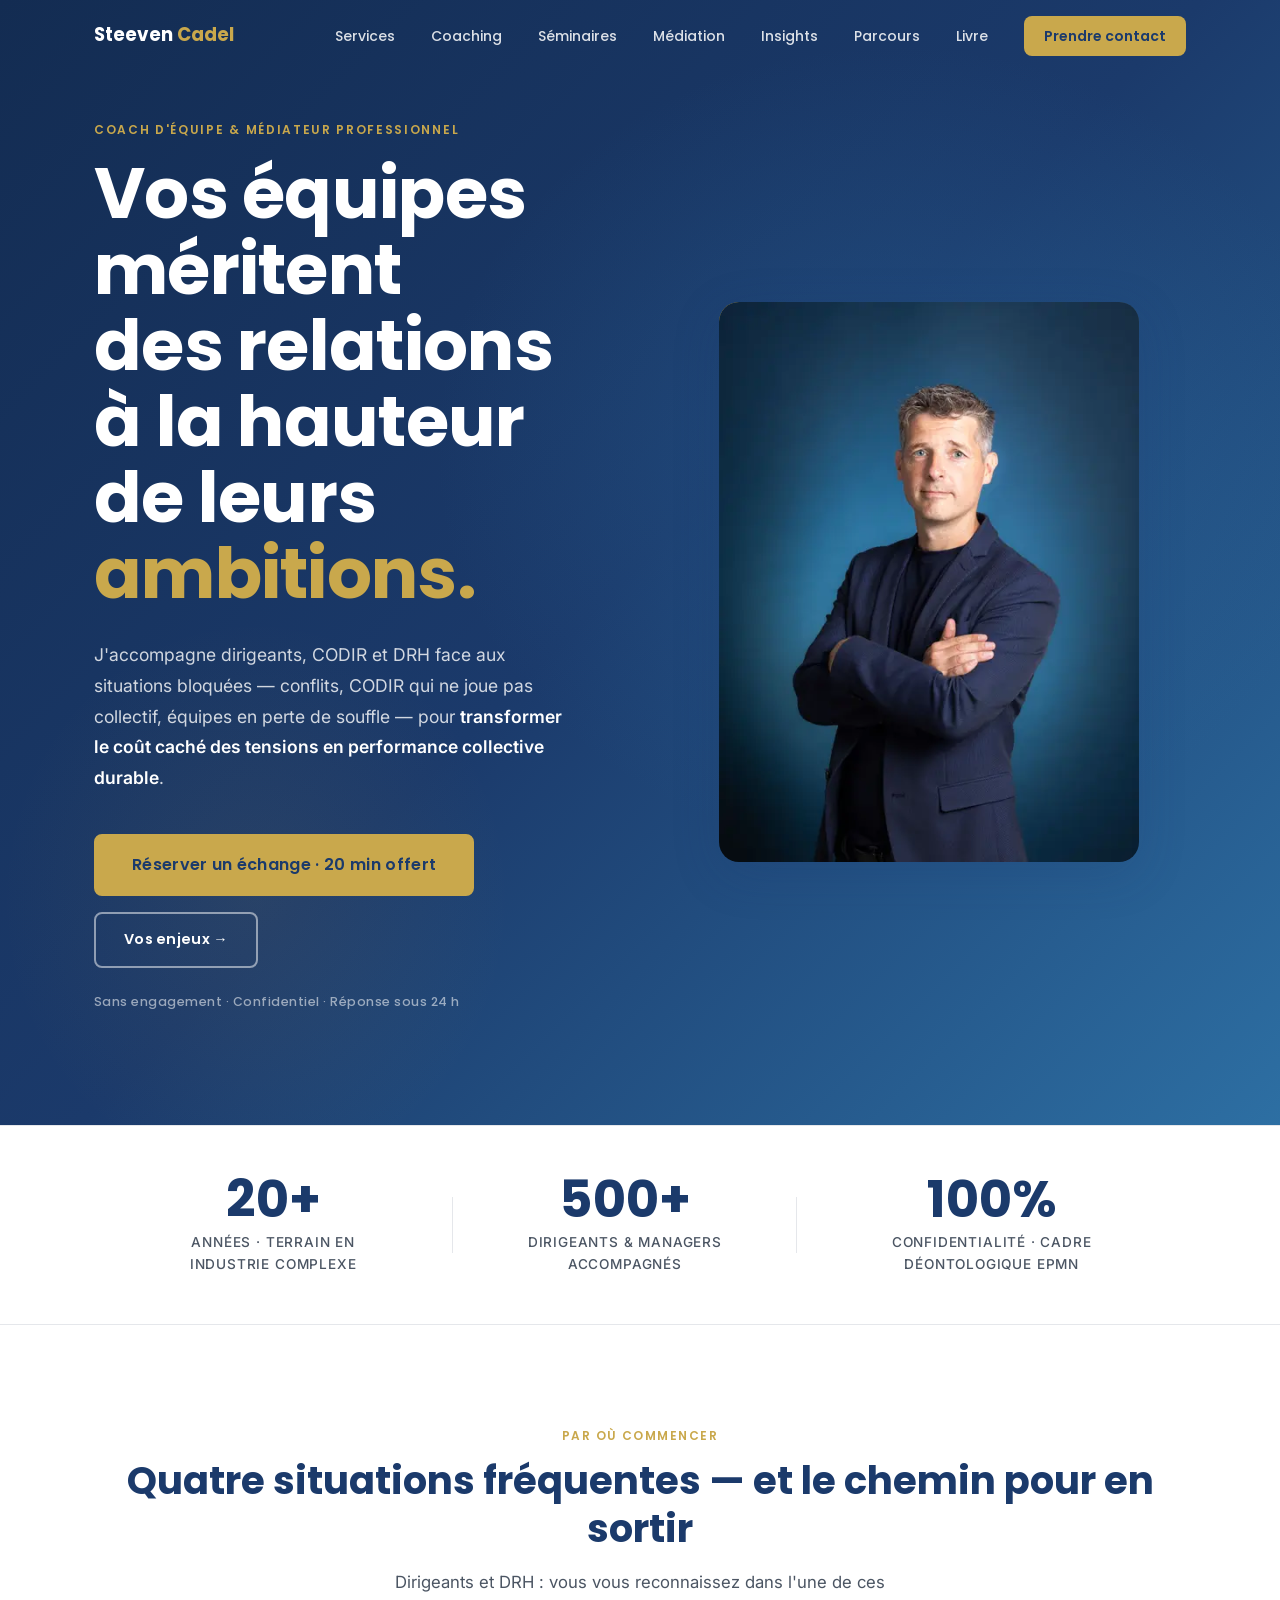
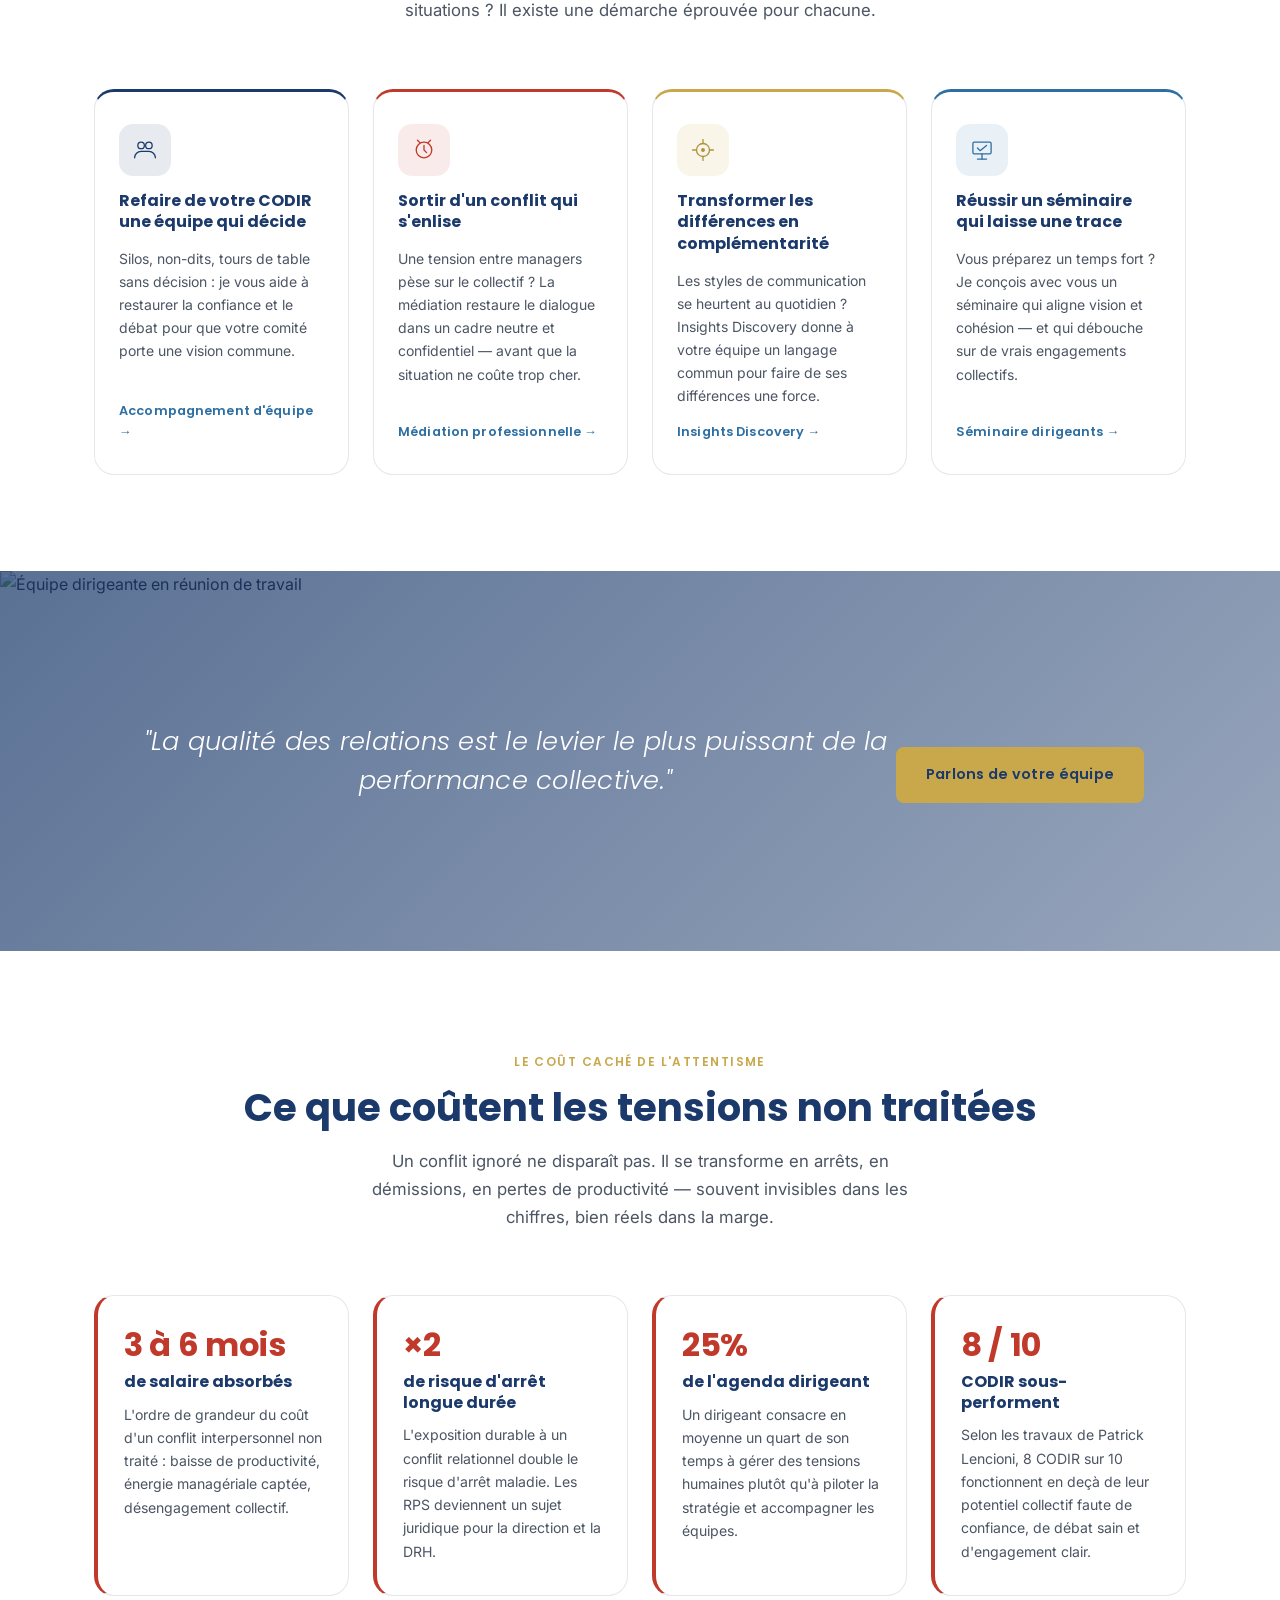
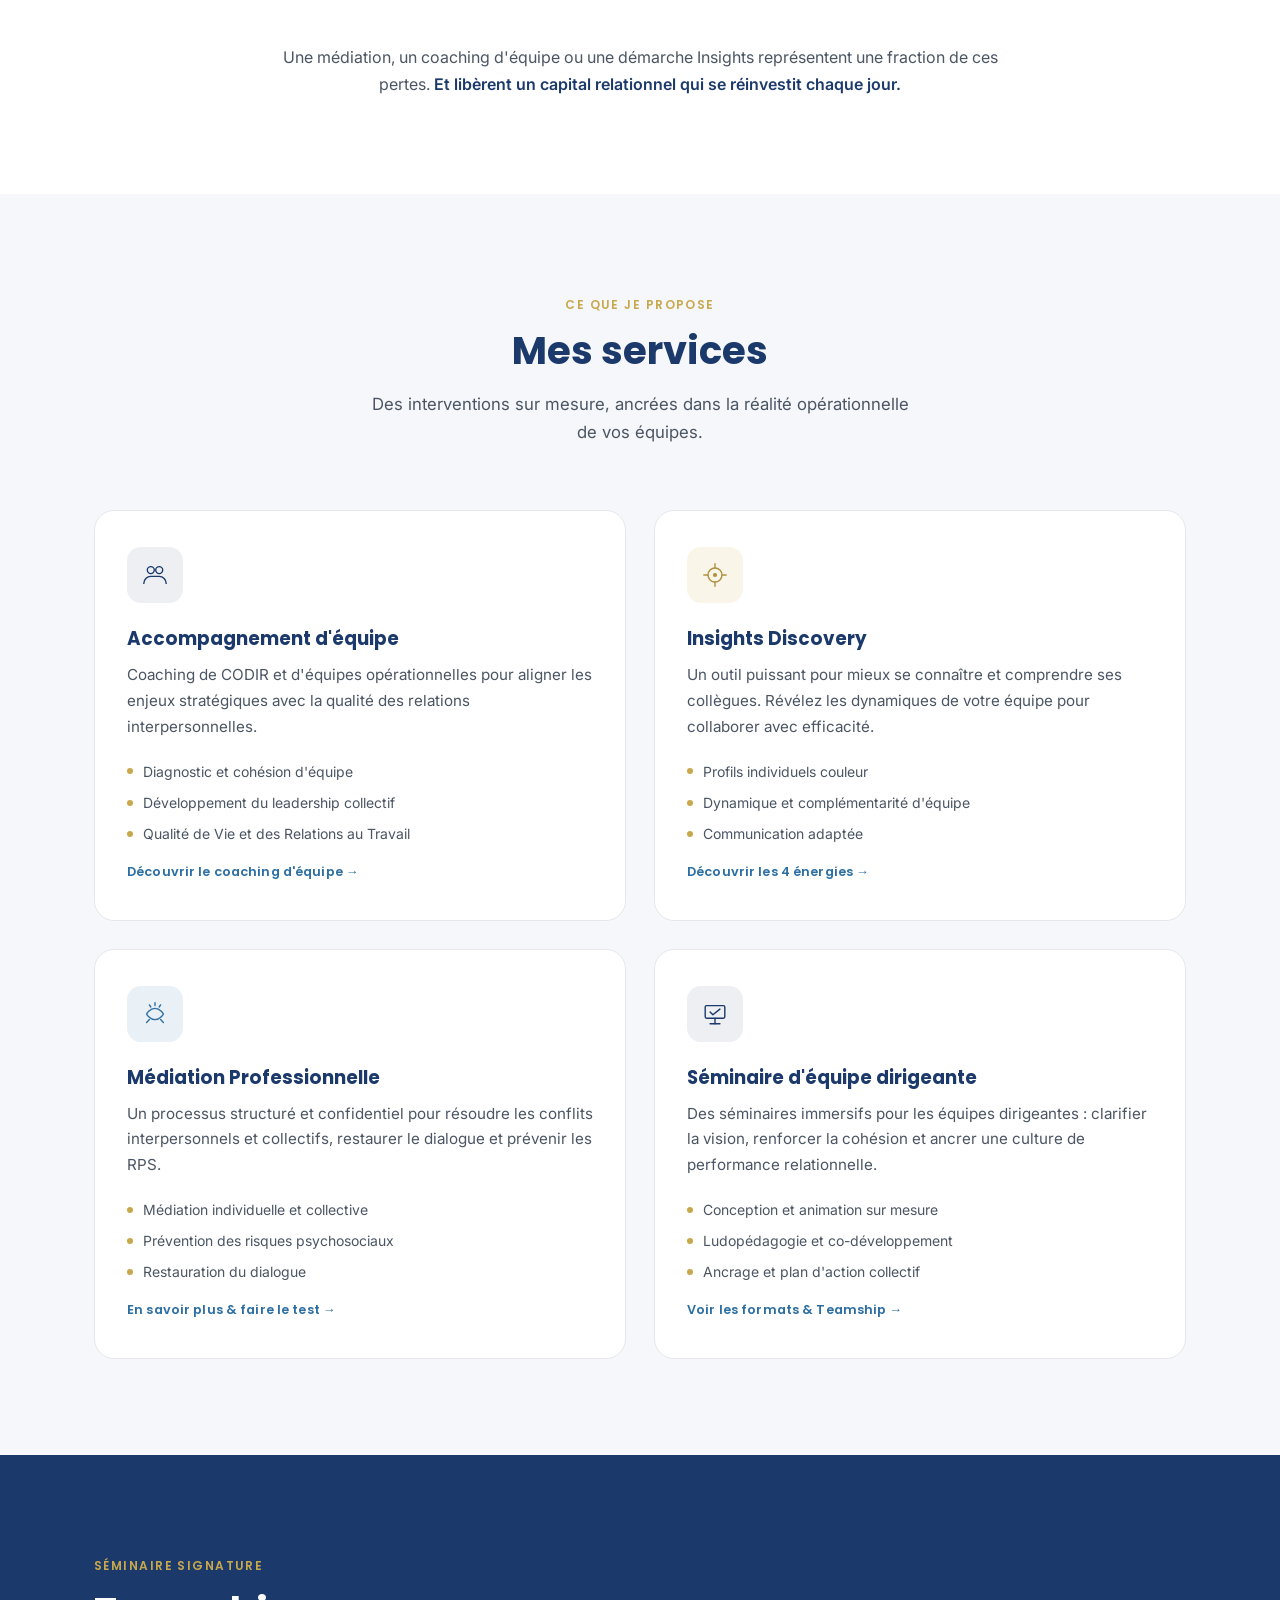
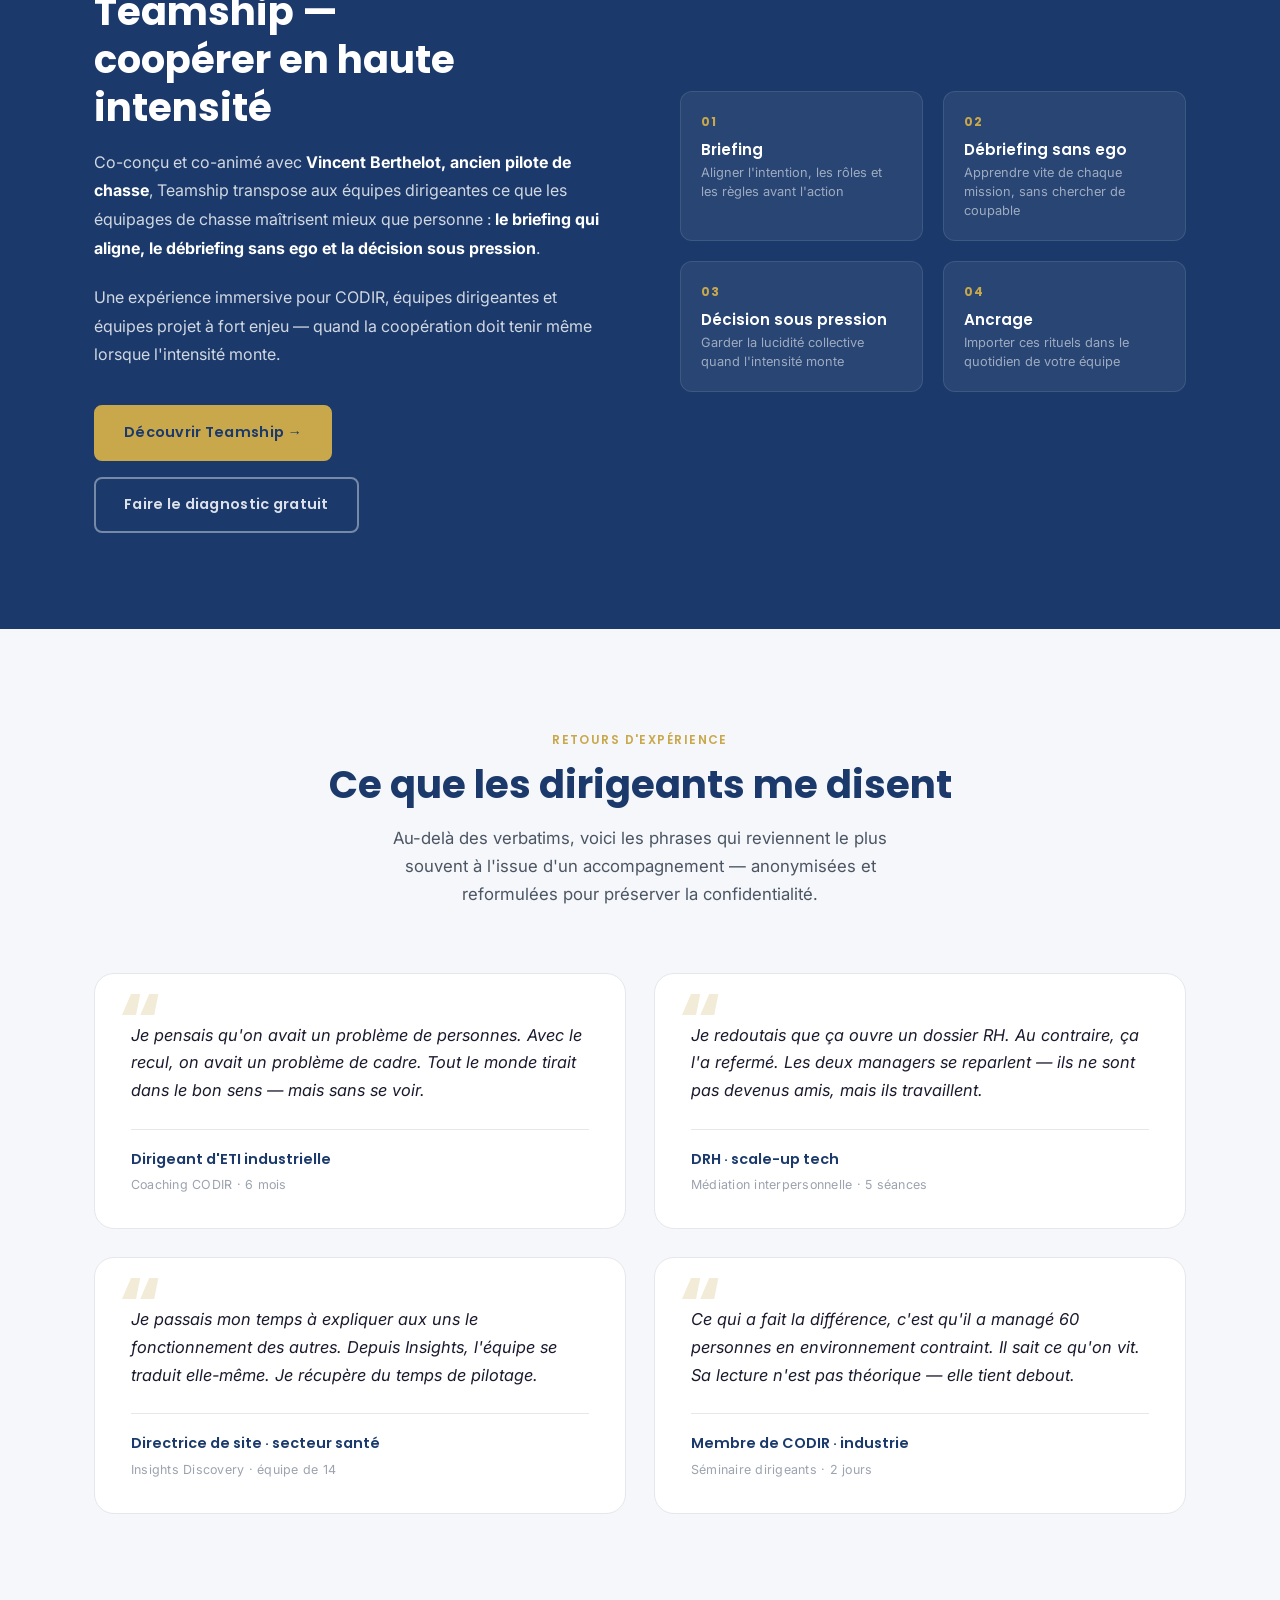
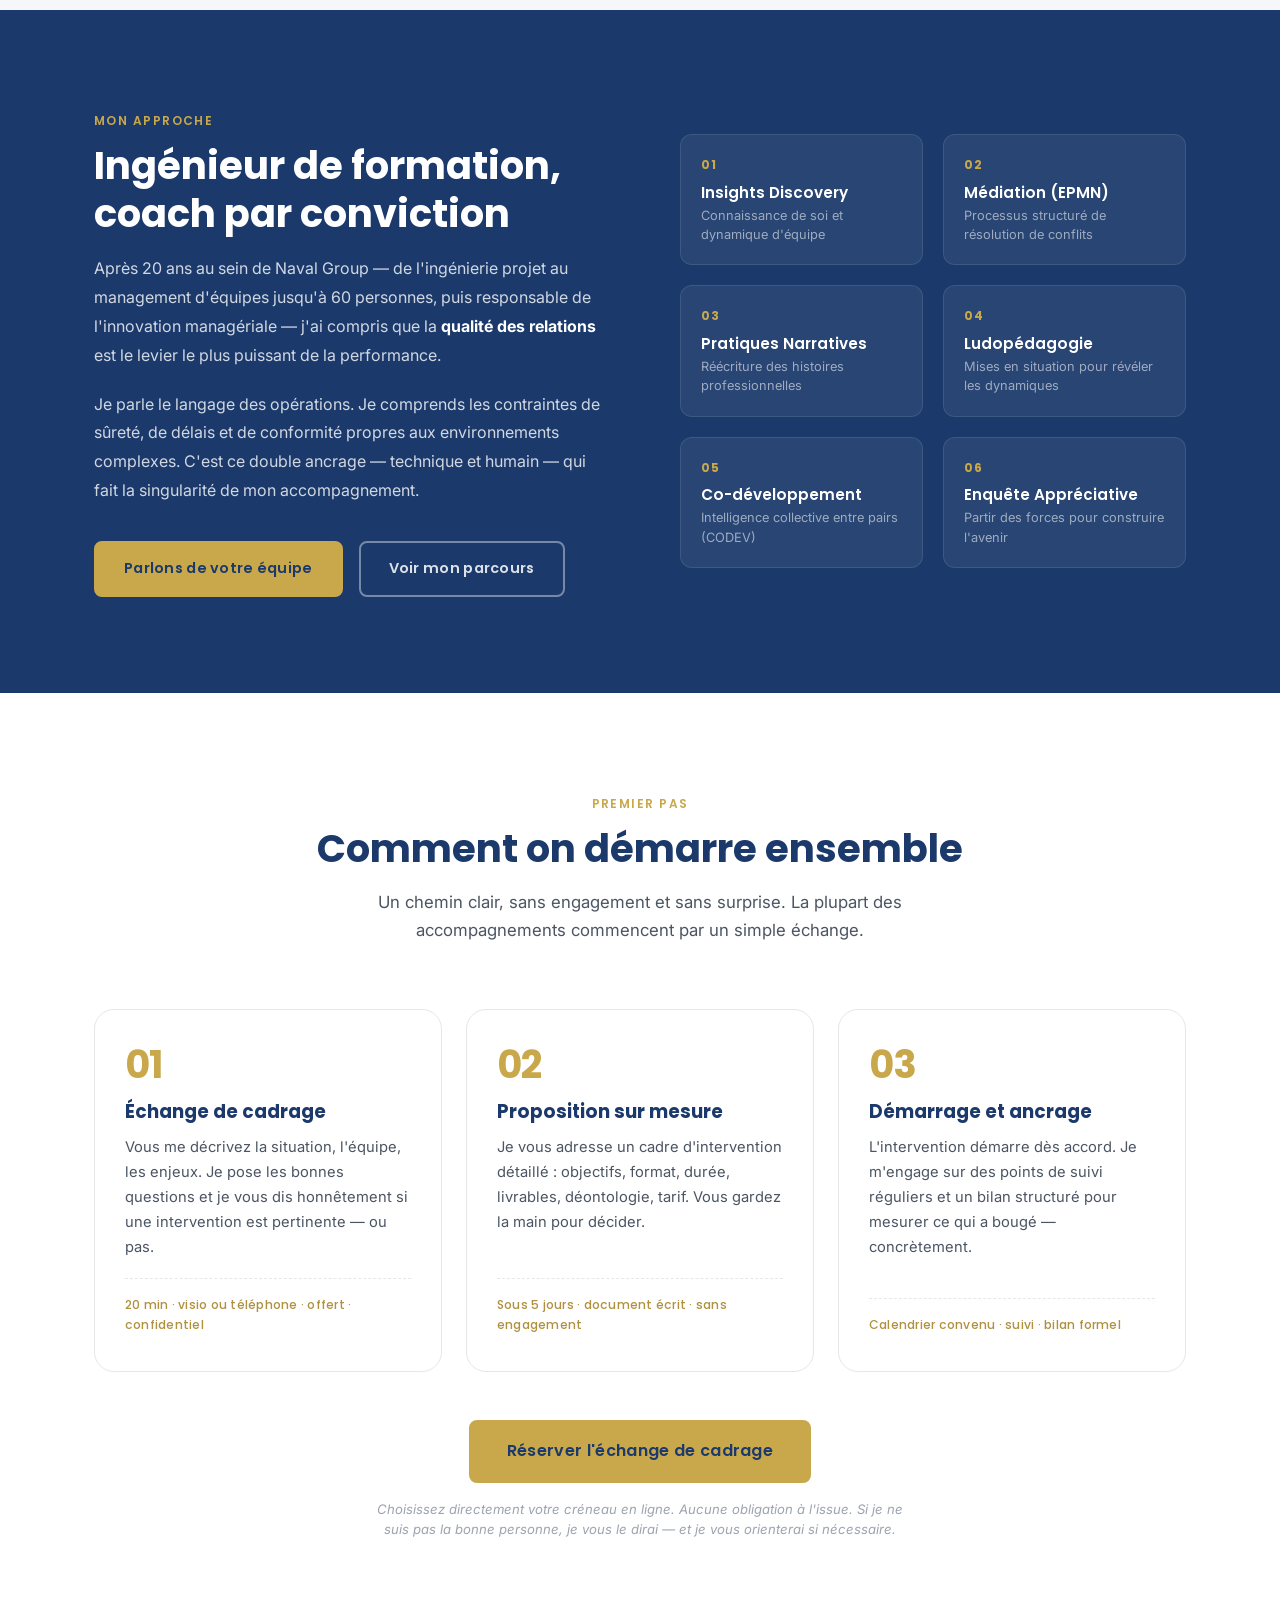
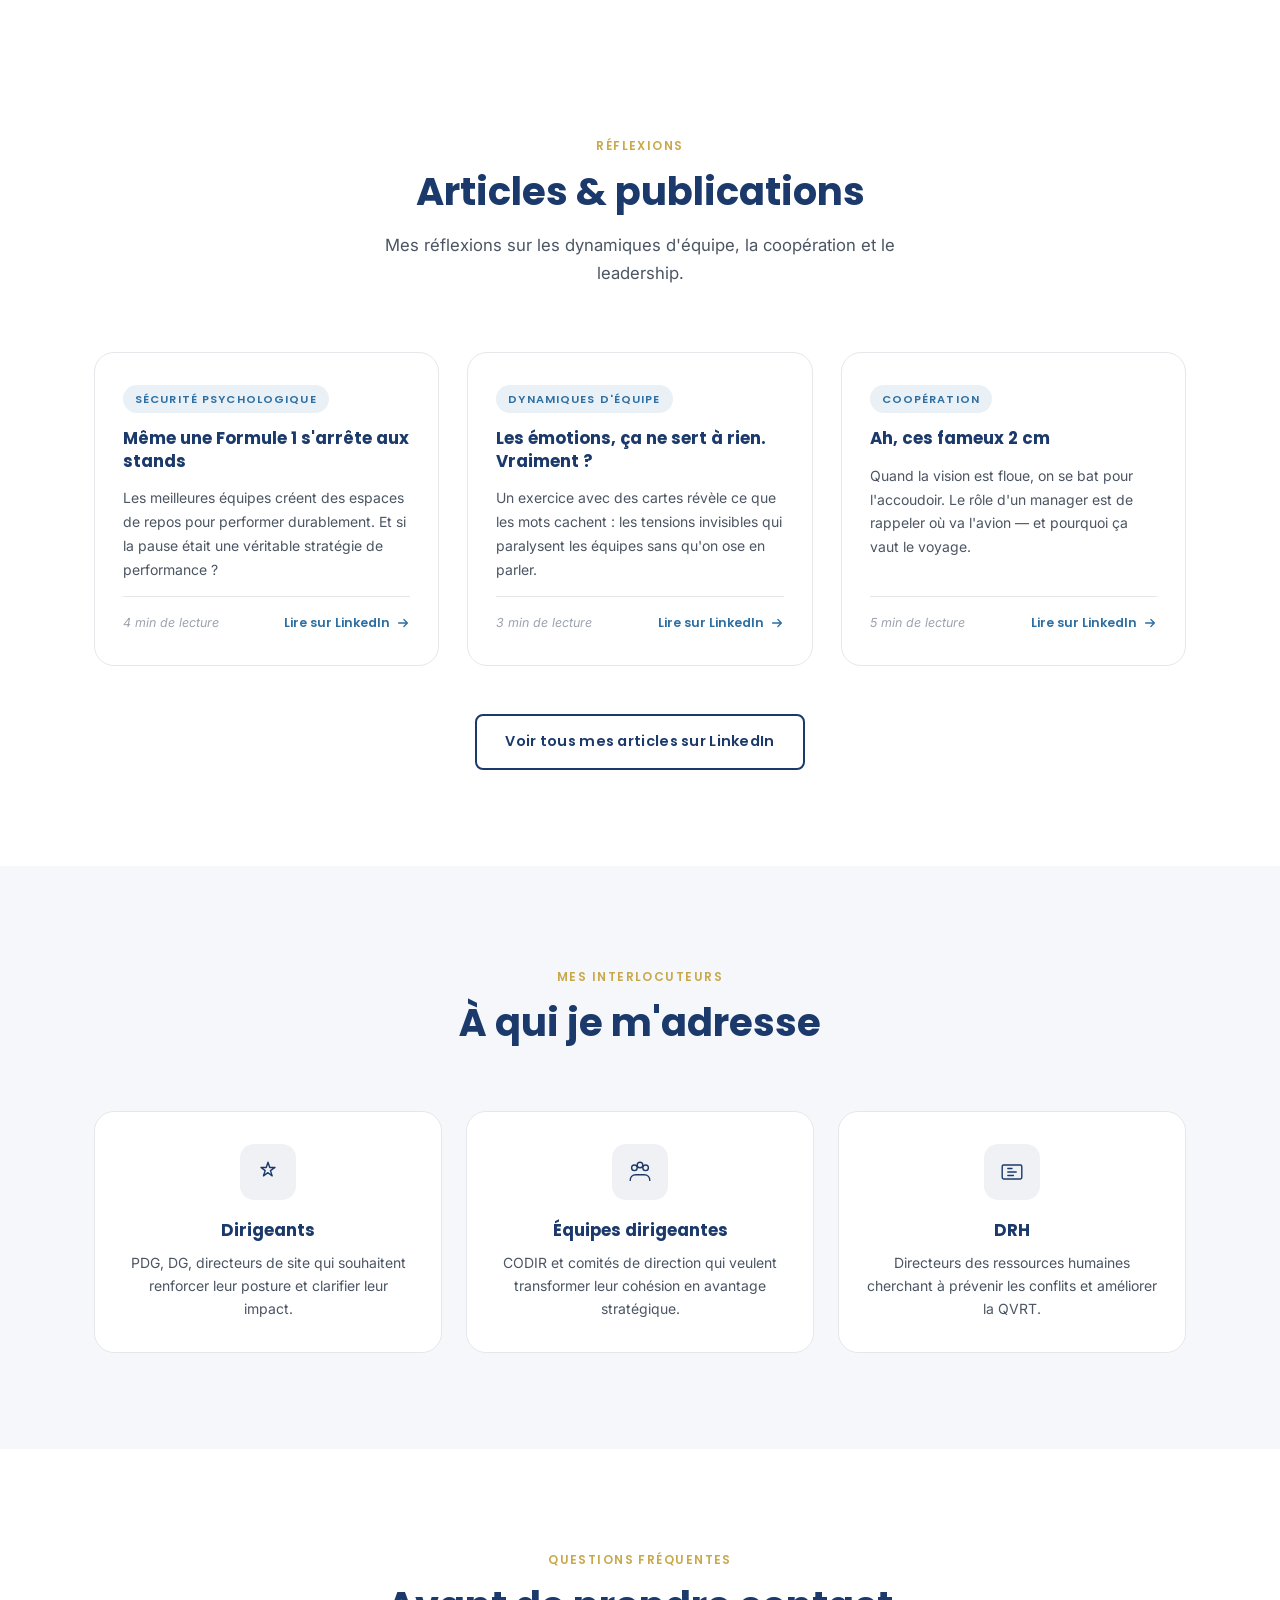
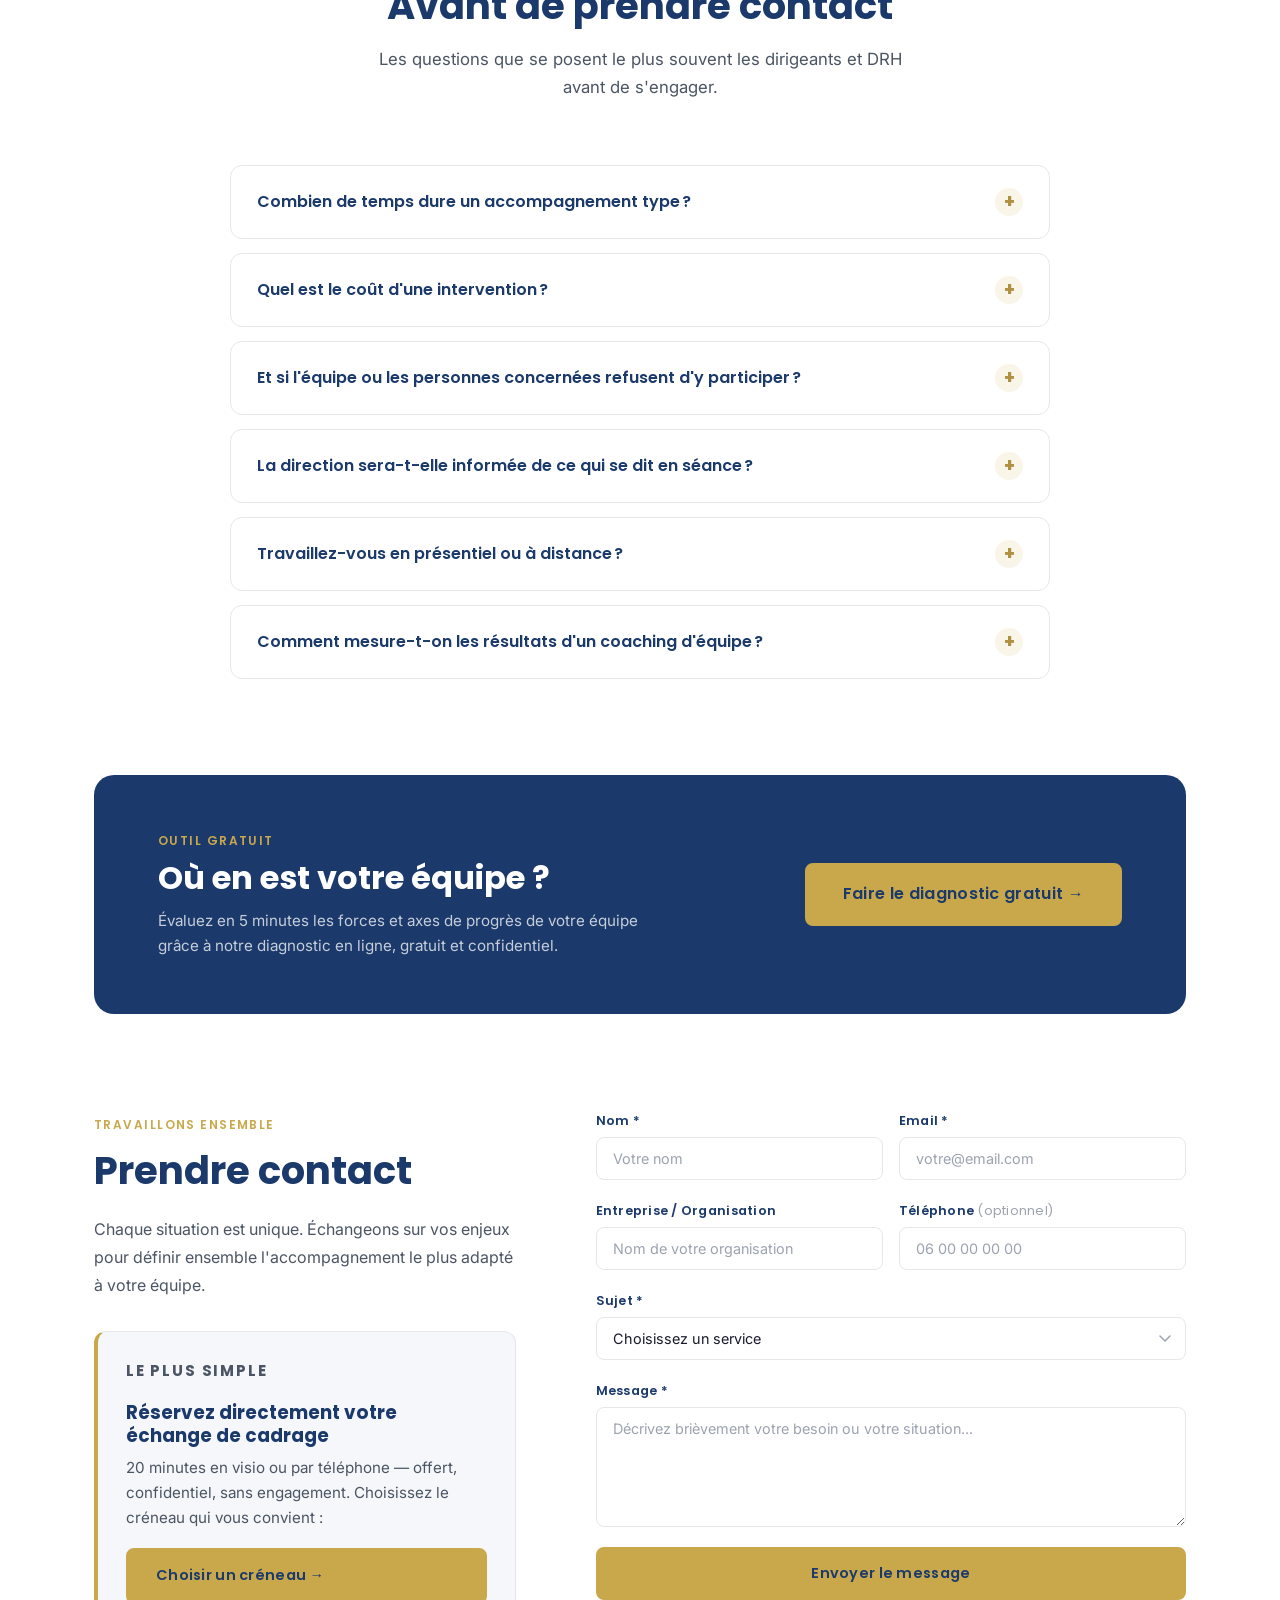
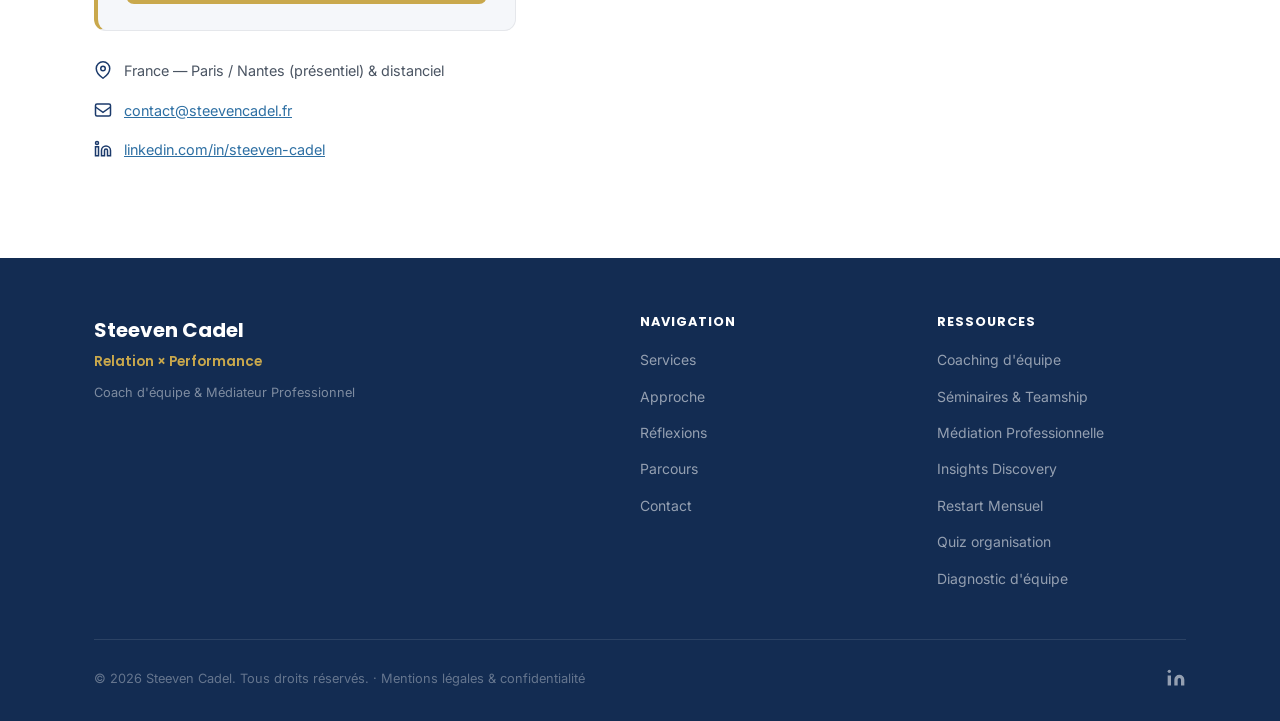
==== commit 9ad17fa3: "reformule la section 'Vos enjeux' en orientation solution Les 4 cartes d'enjeux cumulaient avec la s" ====
--- a/index.html
+++ b/index.html
@@ -178,9 +178,9 @@
   <section class="enjeux section" id="enjeux">
     <div class="container">
       <div class="section-head">
-        <p class="section-label">Ce que vous vivez</p>
-        <h2 class="section-title">Vos enjeux, mes réponses</h2>
-        <p class="section-sub">Dirigeants et DRH : je vous accompagne face aux défis humains et relationnels qui freinent la performance de vos équipes.</p>
+        <p class="section-label">Par où commencer</p>
+        <h2 class="section-title">Quatre situations fréquentes — et le chemin pour en sortir</h2>
+        <p class="section-sub">Dirigeants et DRH : vous vous reconnaissez dans l'une de ces situations ? Il existe une démarche éprouvée pour chacune.</p>
       </div>
       <div class="enjeux__grid">
 
@@ -192,8 +192,8 @@
               <path d="M4 32c0-5.523 4.477-10 10-10h12c5.523 0 10 4.477 10 10" stroke="currentColor" stroke-width="2" stroke-linecap="round"/>
             </svg>
           </div>
-          <h3>Votre CODIR ne joue pas collectif</h3>
-          <p>Silences, non-dits et jeux de pouvoir freinent les décisions. Chacun défend son pré carré plutôt que de porter une vision commune.</p>
+          <h3>Refaire de votre CODIR une équipe qui décide</h3>
+          <p>Silos, non-dits, tours de table sans décision : je vous aide à restaurer la confiance et le débat pour que votre comité porte une vision commune.</p>
           <a href="coaching-equipe.html" class="enjeu-card__link">Accompagnement d'équipe →</a>
         </article>
 
@@ -205,8 +205,8 @@
               <path d="M13 8l-3-3M27 8l3-3" stroke="currentColor" stroke-width="2" stroke-linecap="round"/>
             </svg>
           </div>
-          <h3>Un conflit paralyse votre organisation</h3>
-          <p>Une tension entre managers ou une rupture de dialogue pèse sur le collectif et crée des risques psychosociaux difficilement maîtrisables.</p>
+          <h3>Sortir d'un conflit qui s'enlise</h3>
+          <p>Une tension entre managers pèse sur le collectif ? La médiation restaure le dialogue dans un cadre neutre et confidentiel — avant que la situation ne coûte trop cher.</p>
           <a href="mediation.html" class="enjeu-card__link">Médiation professionnelle →</a>
         </article>
 
@@ -221,8 +221,8 @@
               <line x1="30" y1="20" x2="36" y2="20" stroke="currentColor" stroke-width="2" stroke-linecap="round"/>
             </svg>
           </div>
-          <h3>Votre équipe se connaît mal</h3>
-          <p>Les incompréhensions relationnelles, les styles de communication différents et le manque d'écoute génèrent friction et perte d'efficacité au quotidien.</p>
+          <h3>Transformer les différences en complémentarité</h3>
+          <p>Les styles de communication se heurtent au quotidien ? Insights Discovery donne à votre équipe un langage commun pour faire de ses différences une force.</p>
           <a href="insights.html" class="enjeu-card__link">Insights Discovery →</a>
         </article>
 
@@ -235,8 +235,8 @@
               <path d="M13 17l4 4 10-8" stroke="currentColor" stroke-width="2" stroke-linecap="round" stroke-linejoin="round"/>
             </svg>
           </div>
-          <h3>Vous préparez un séminaire stratégique</h3>
-          <p>Vous souhaitez un temps fort qui aligne vision et cohésion, avec des méthodes engageantes qui produisent de vrais engagements collectifs.</p>
+          <h3>Réussir un séminaire qui laisse une trace</h3>
+          <p>Vous préparez un temps fort ? Je conçois avec vous un séminaire qui aligne vision et cohésion — et qui débouche sur de vrais engagements collectifs.</p>
           <a href="seminaires.html" class="enjeu-card__link">Séminaire dirigeants →</a>
         </article>
 
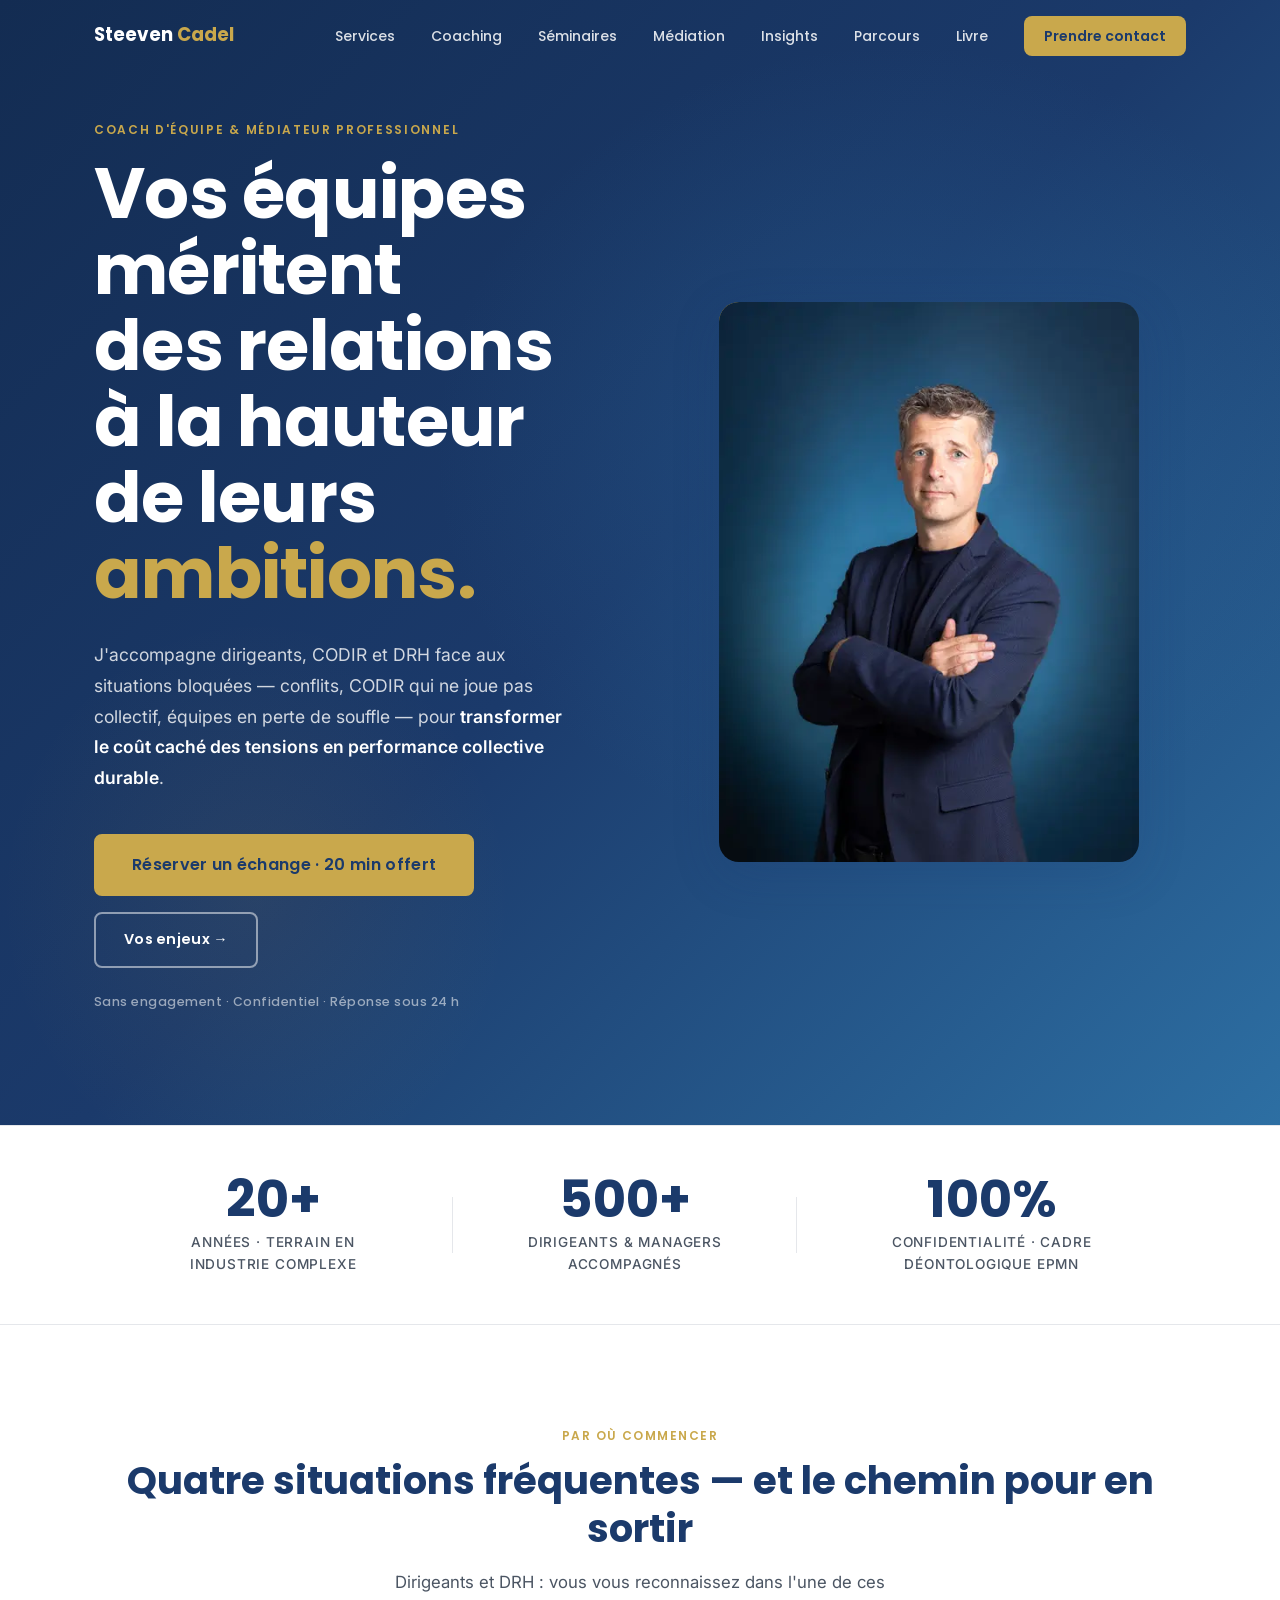
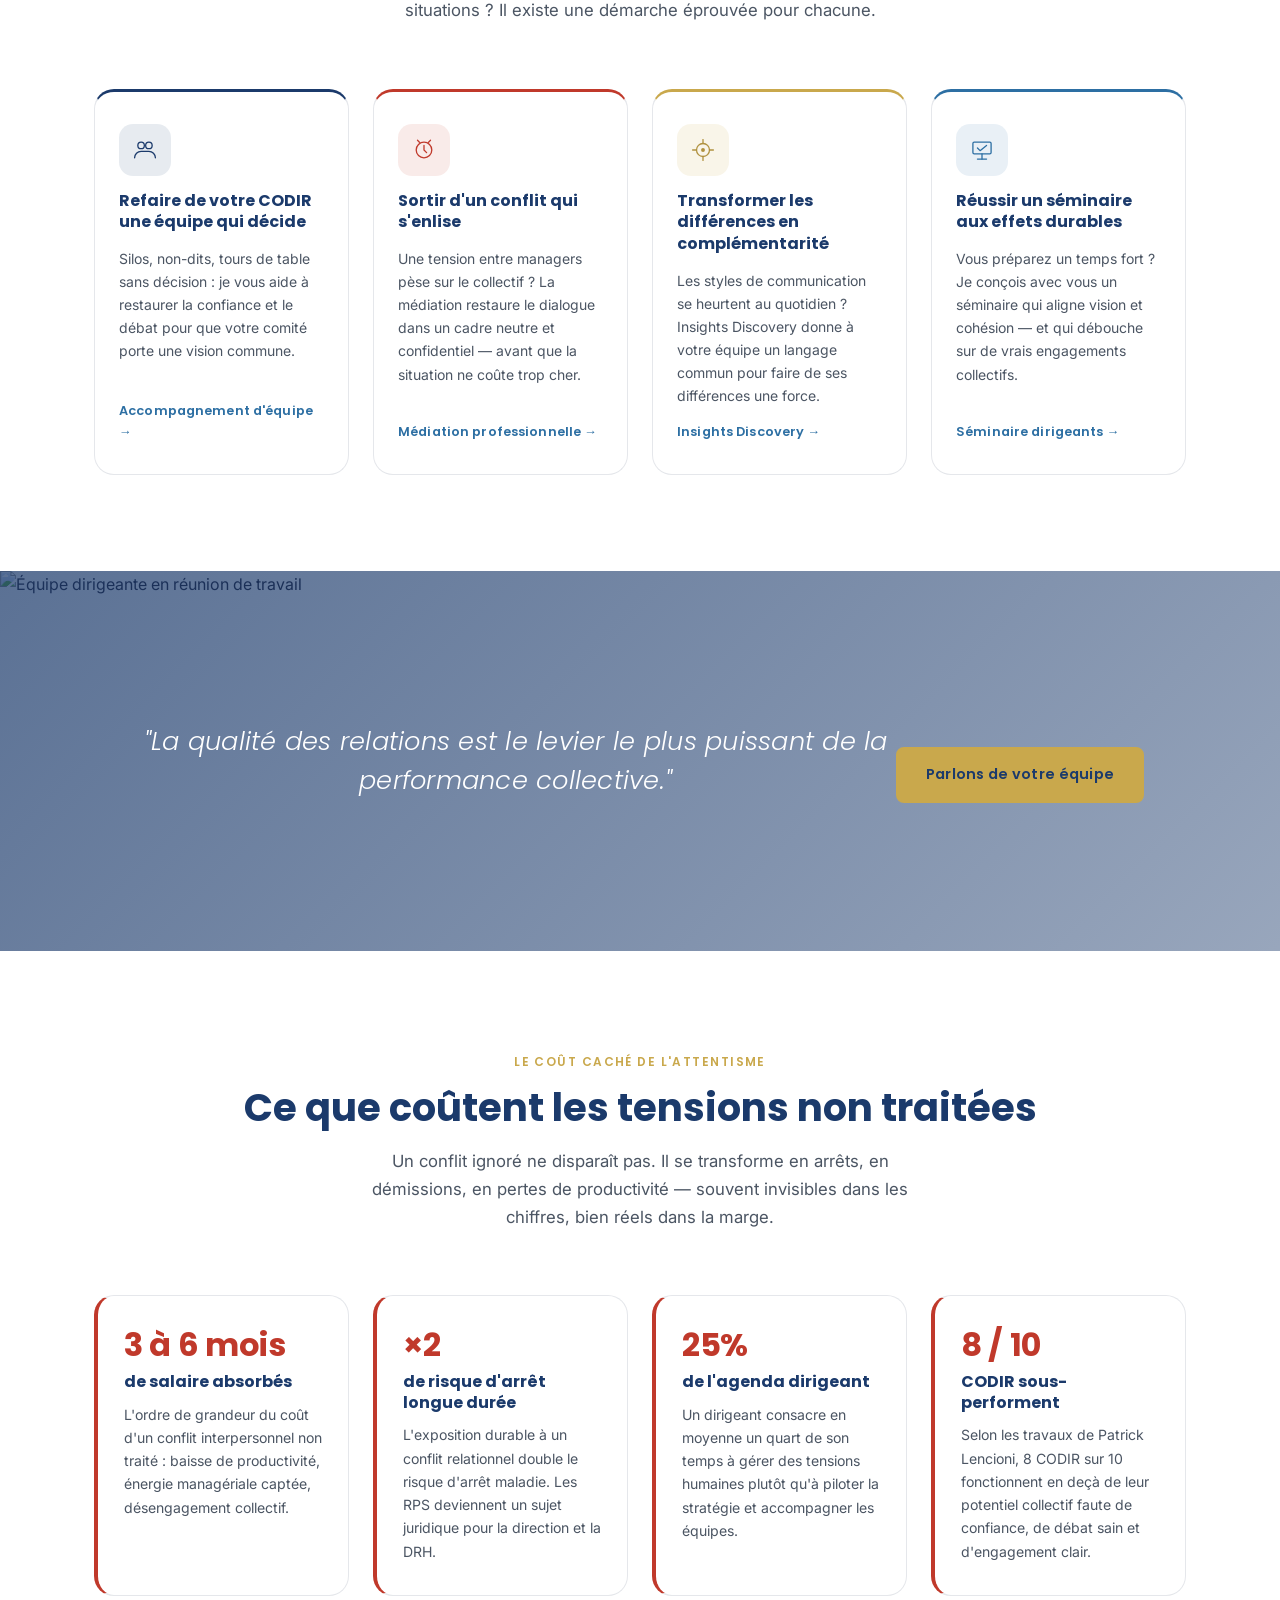
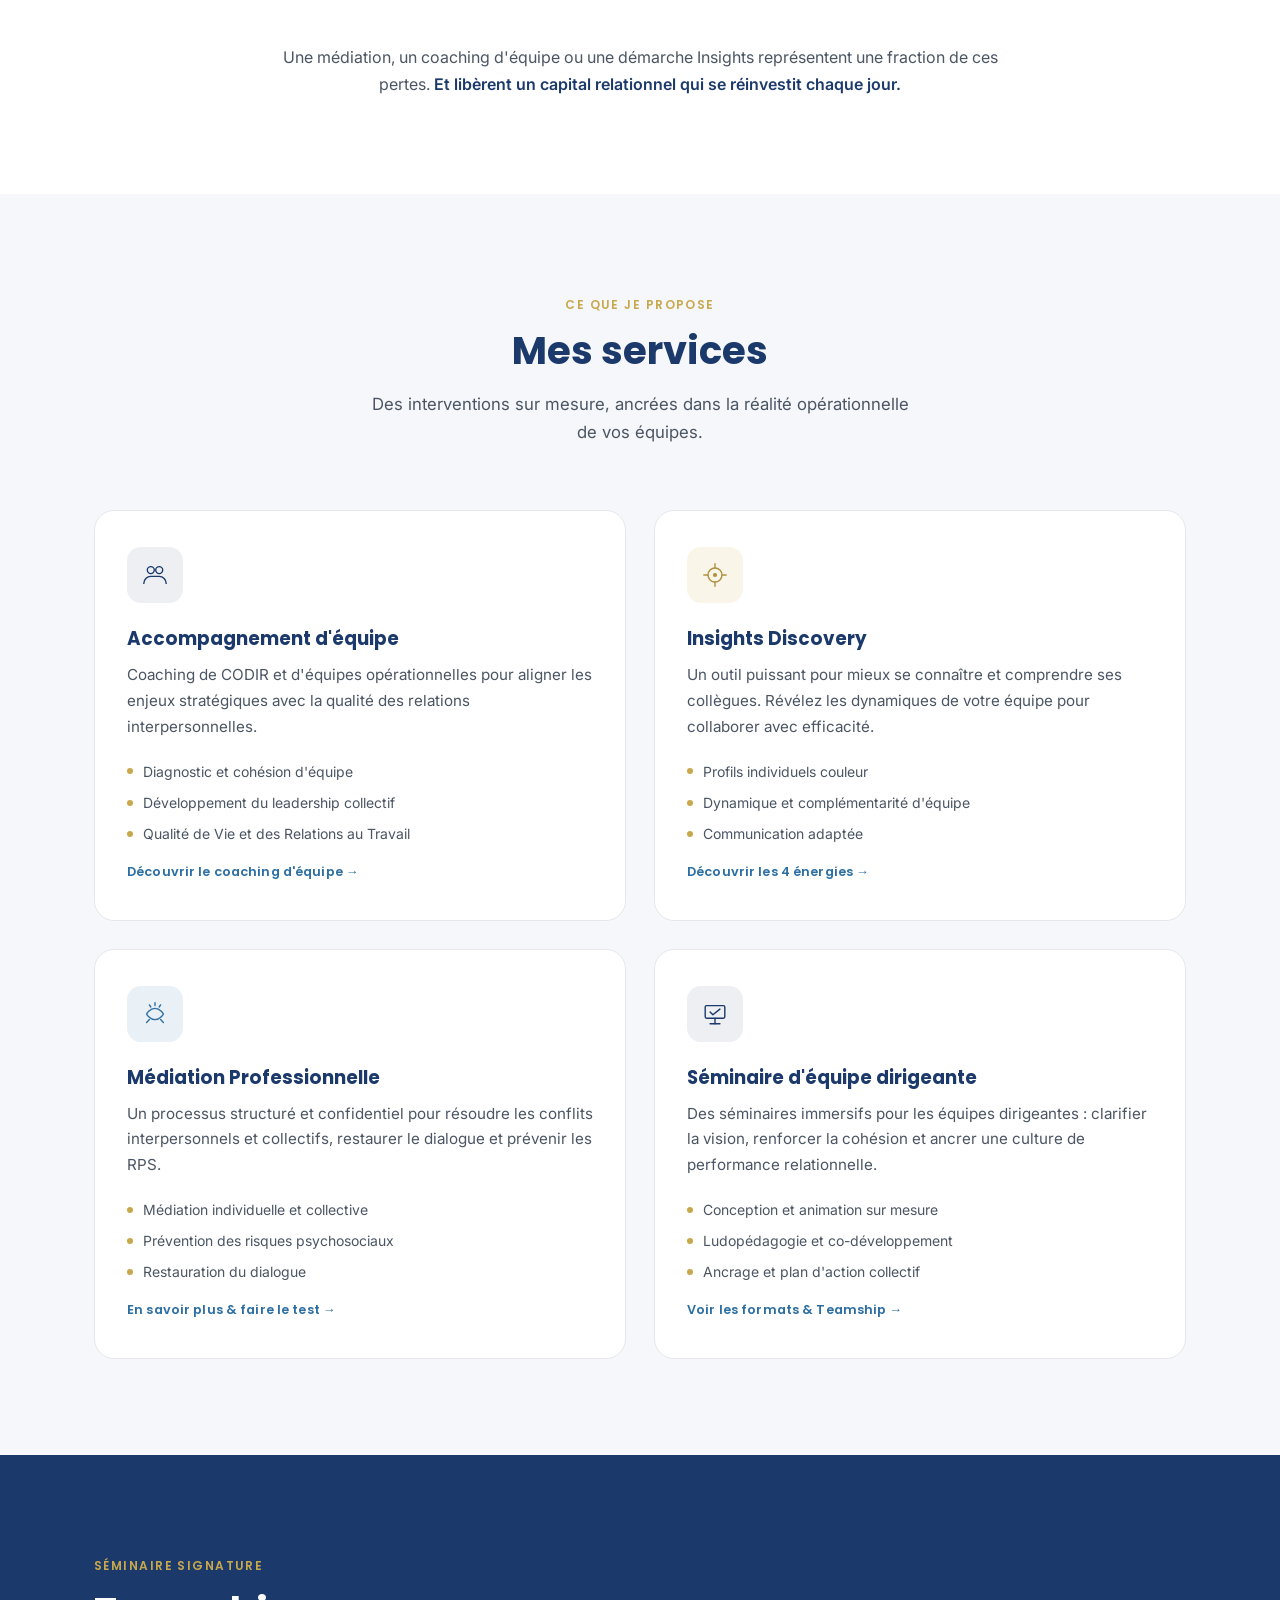
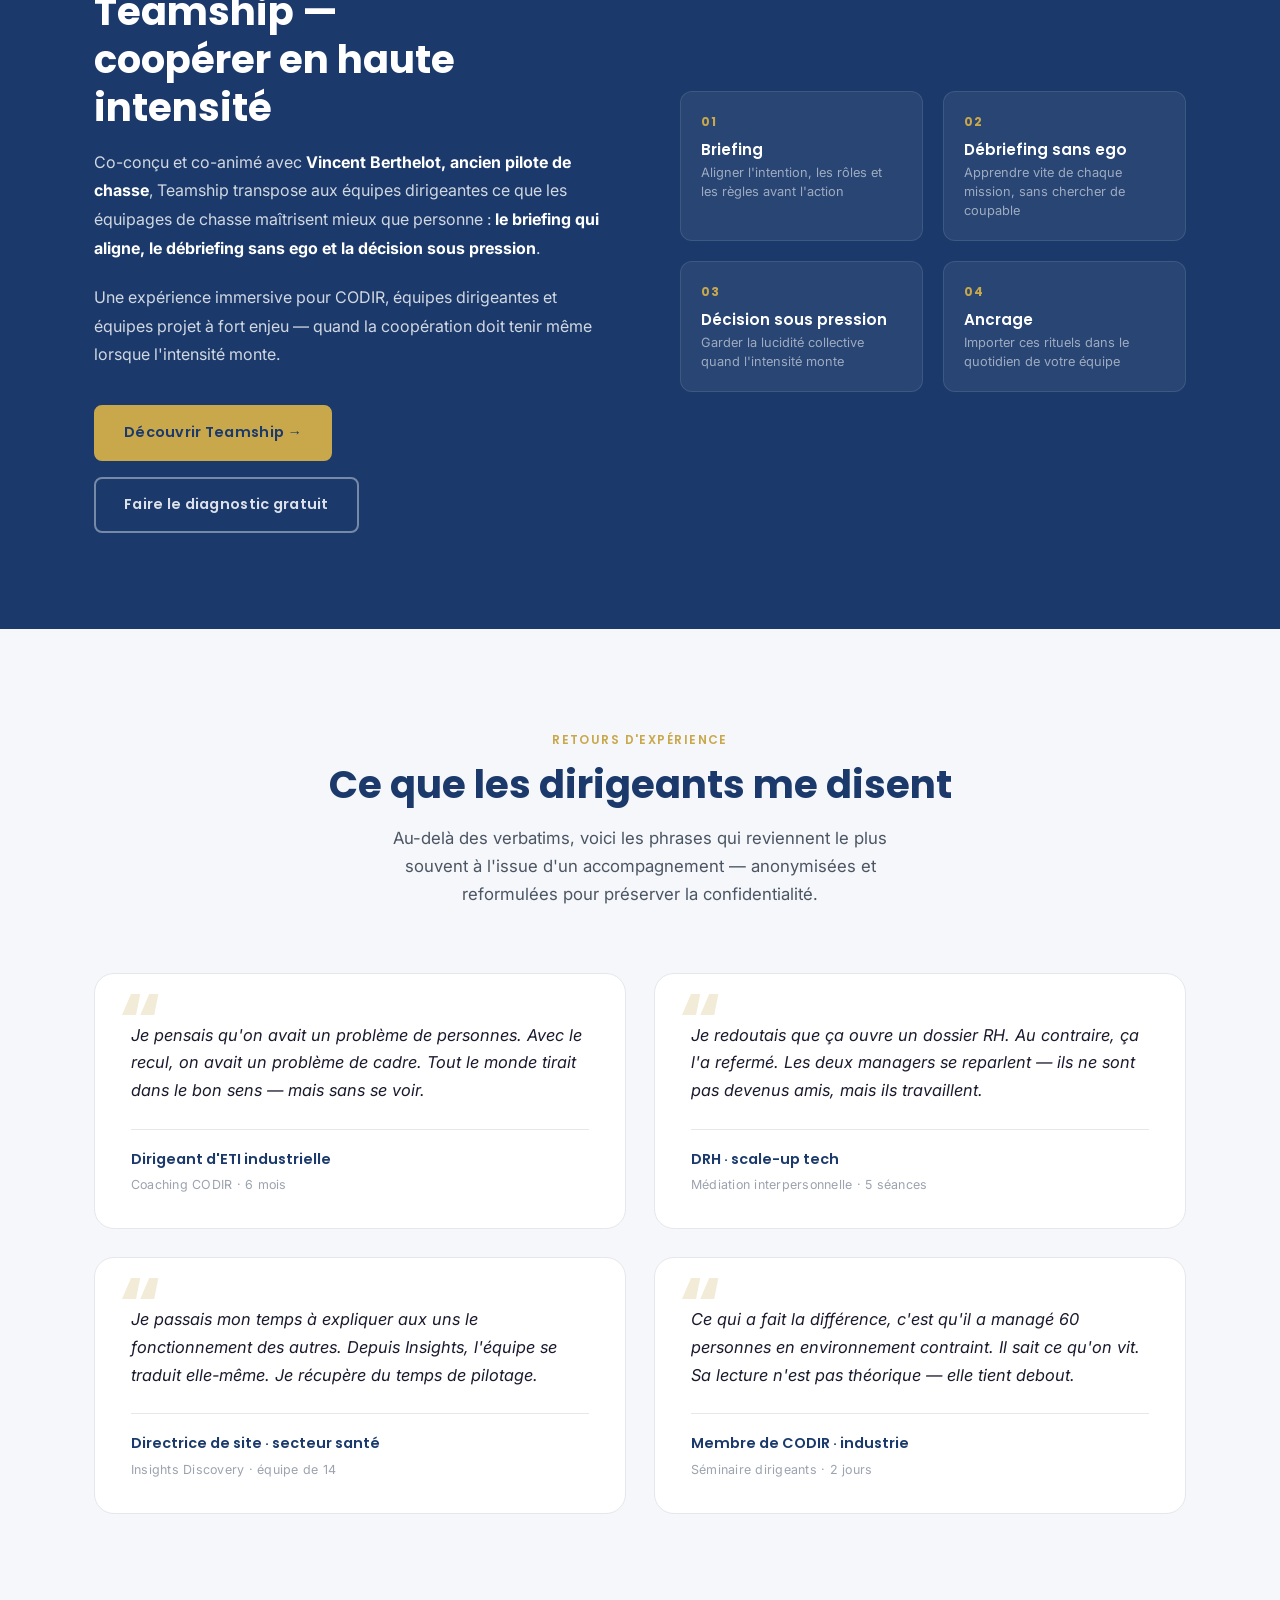
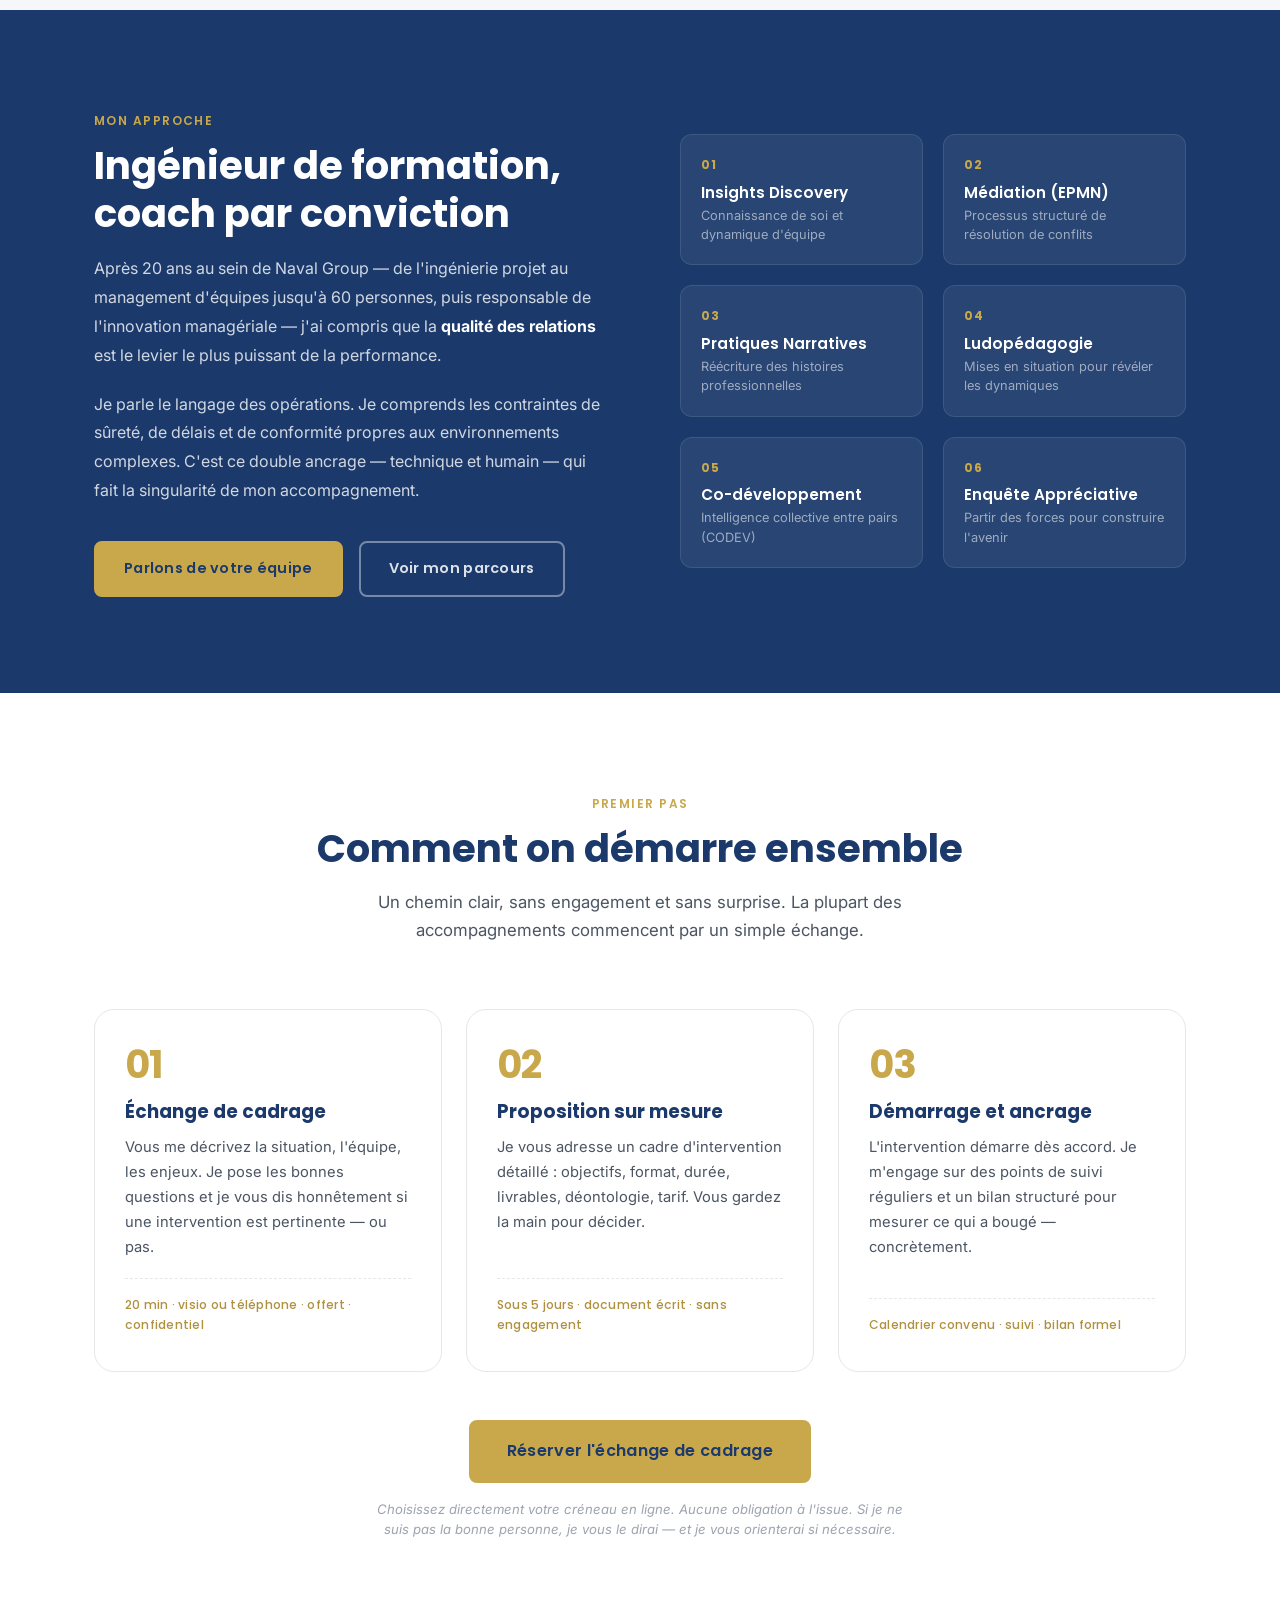
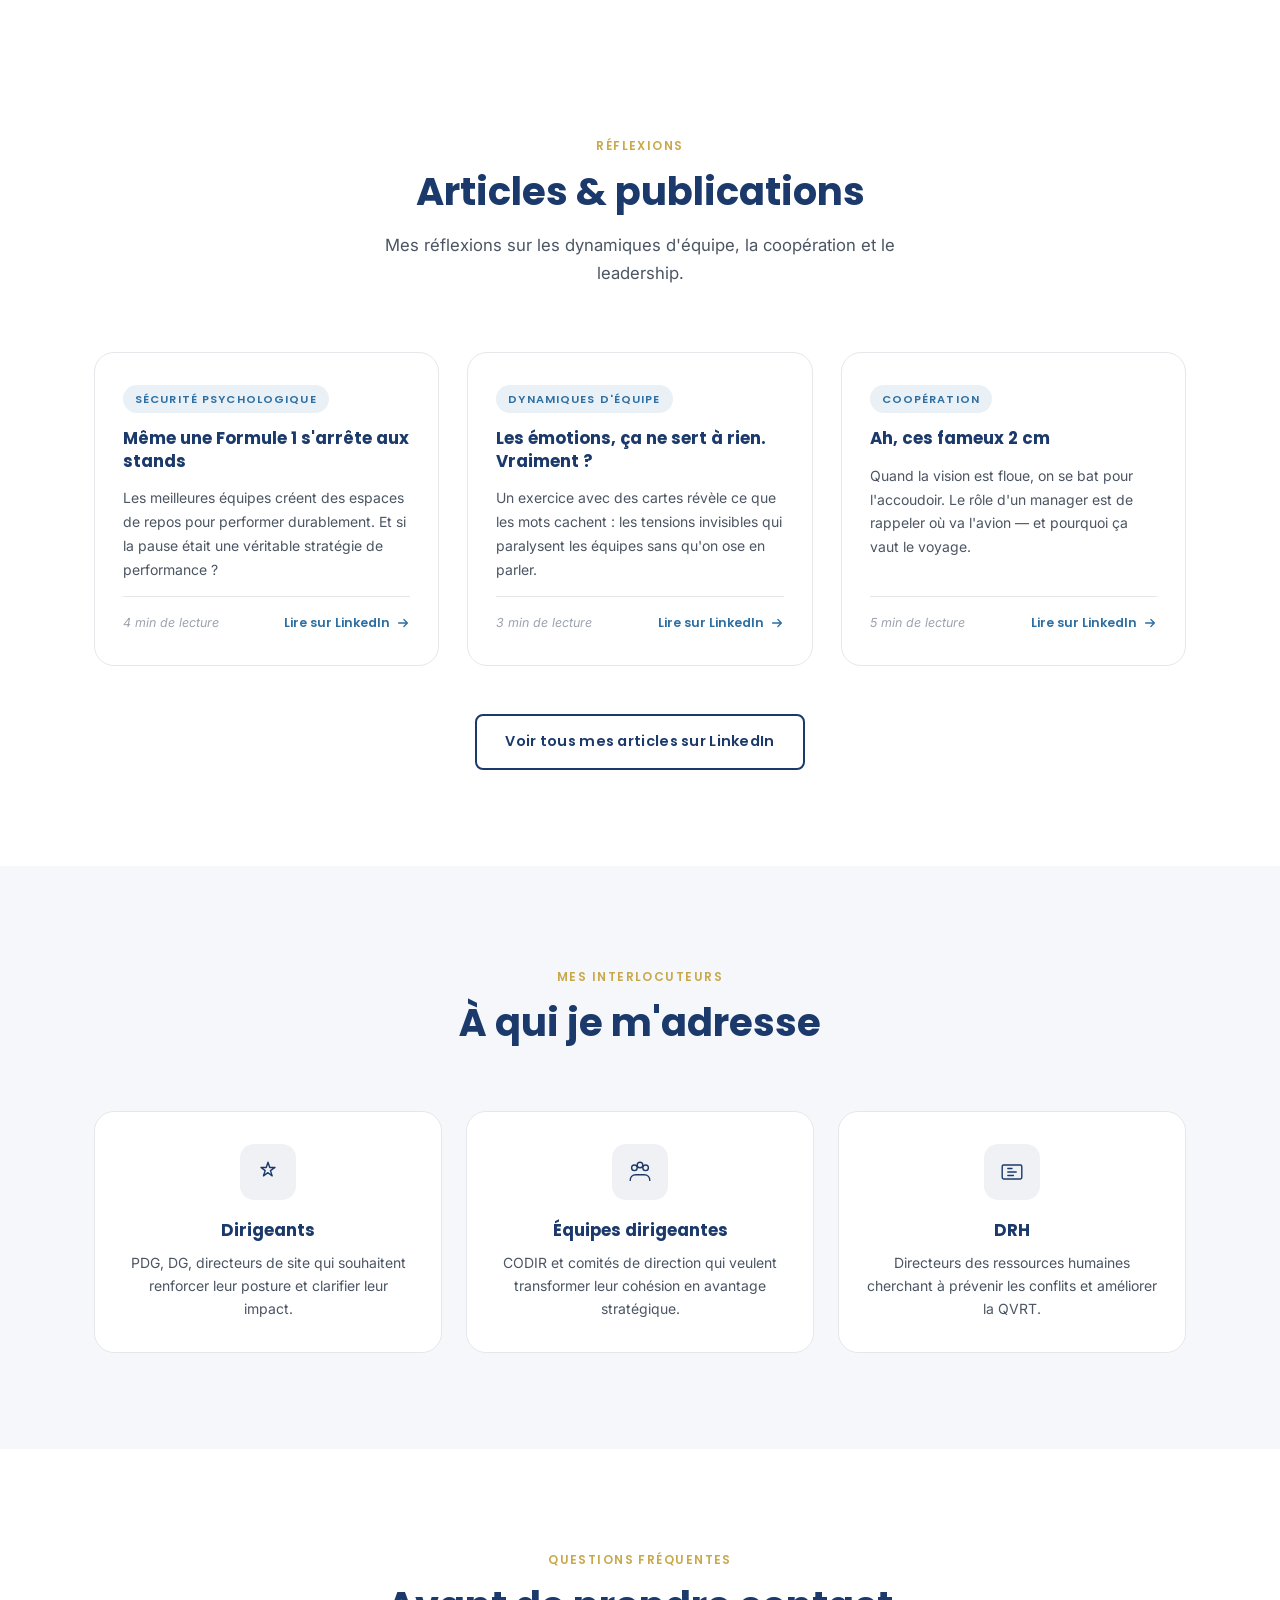
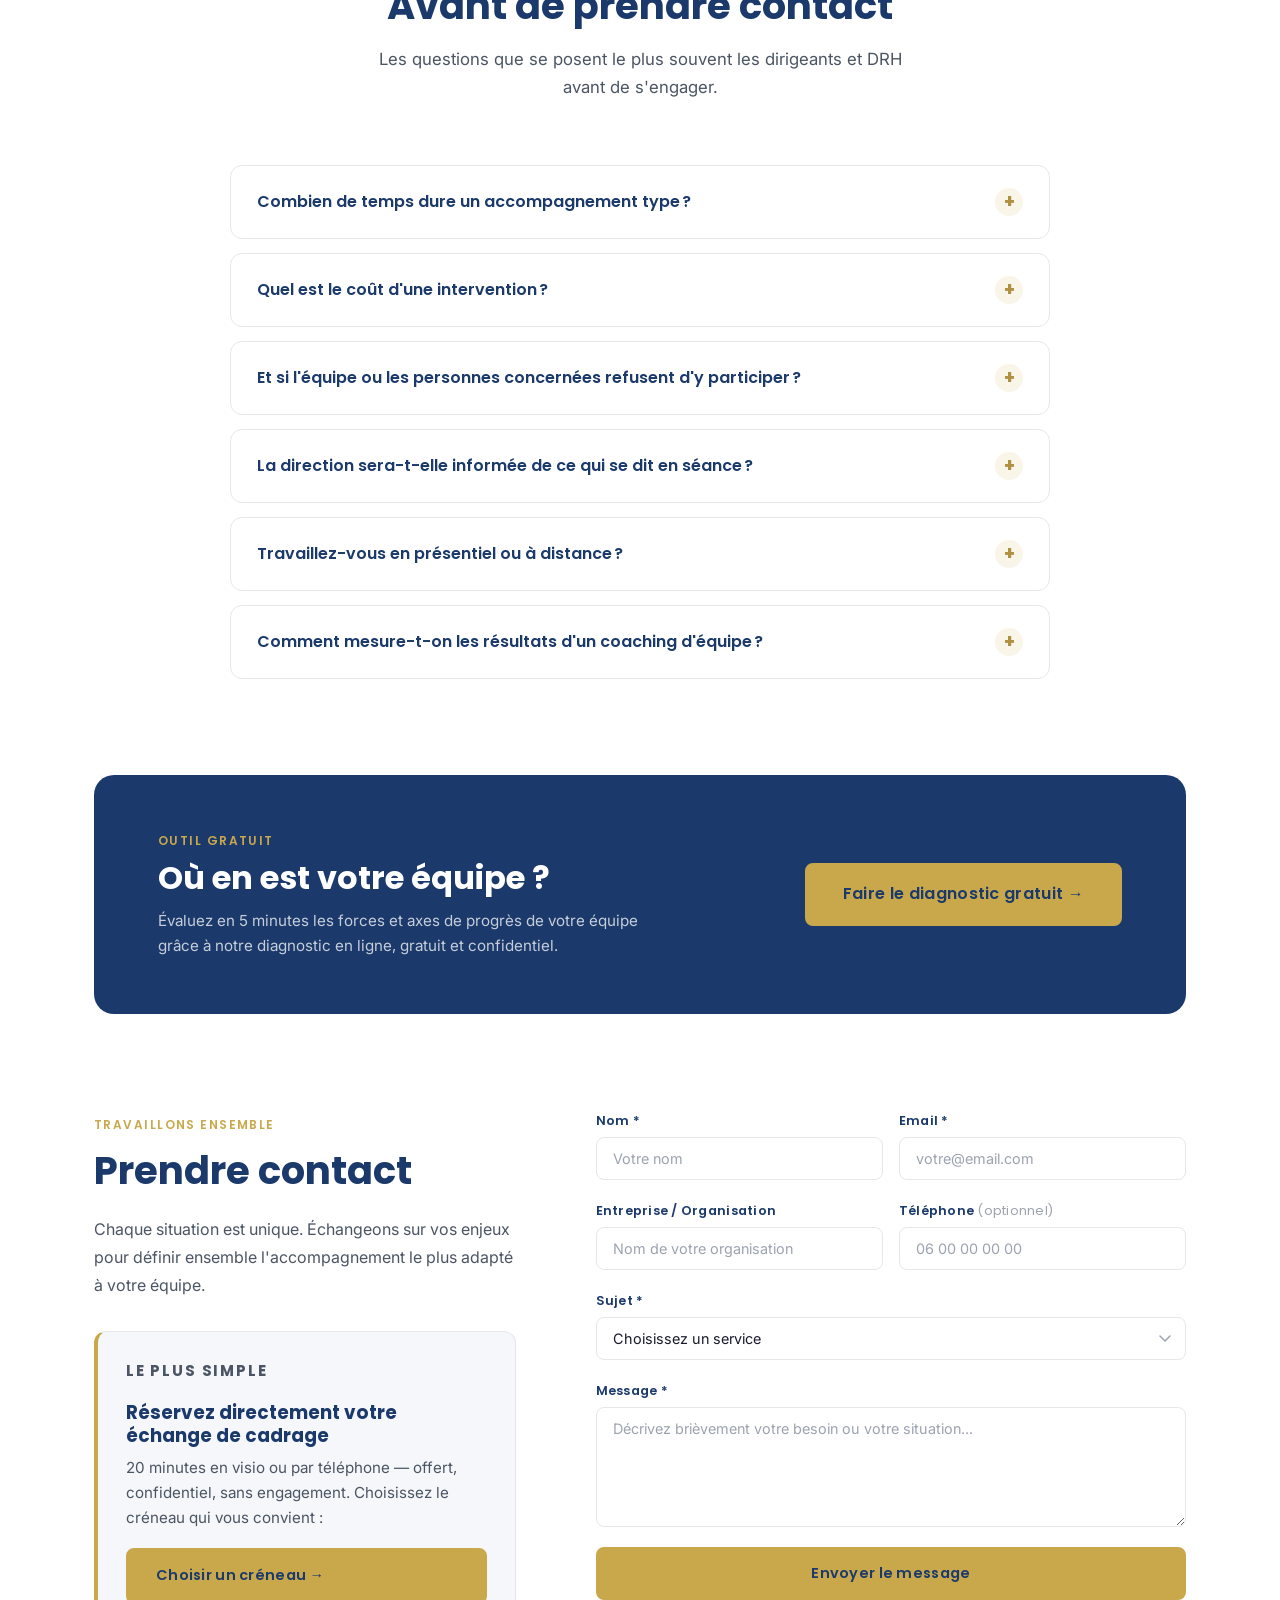
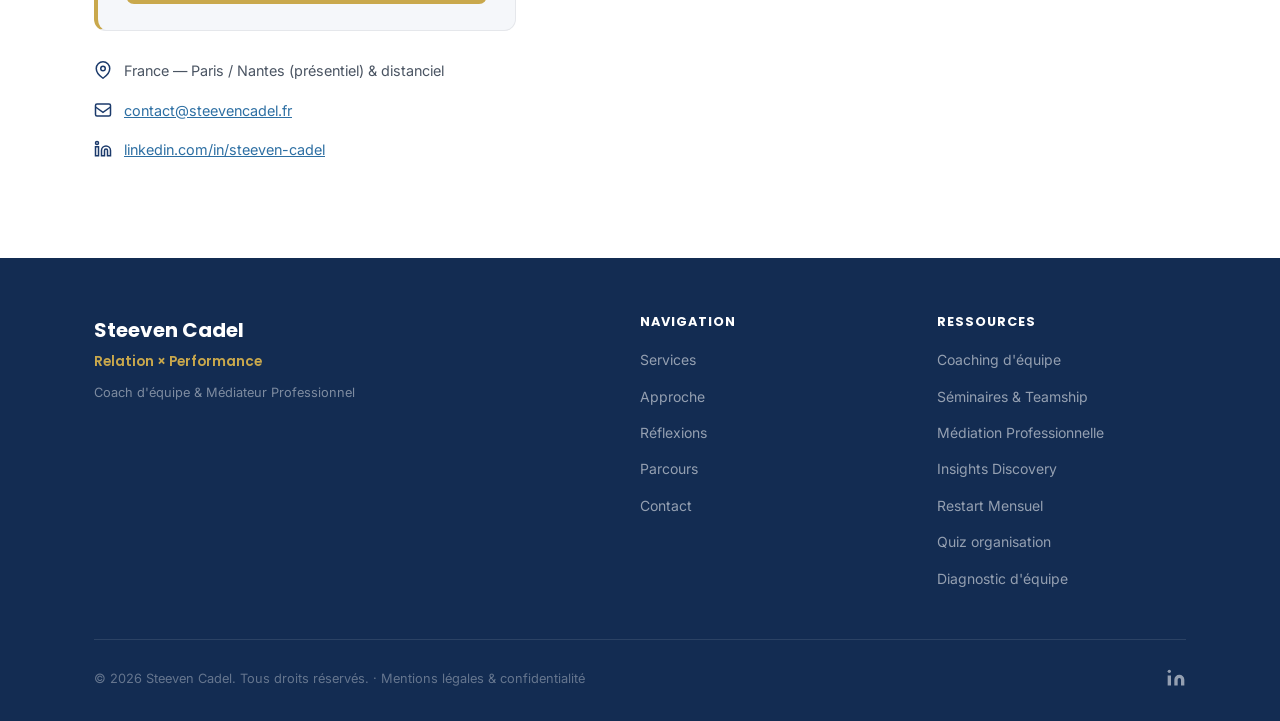
==== commit 3d86f582: "remplace la tournure 'qui laisse une trace' par 'aux effets durables' Appliqué sur la carte séminair" ====
--- a/index.html
+++ b/index.html
@@ -235,7 +235,7 @@
               <path d="M13 17l4 4 10-8" stroke="currentColor" stroke-width="2" stroke-linecap="round" stroke-linejoin="round"/>
             </svg>
           </div>
-          <h3>Réussir un séminaire qui laisse une trace</h3>
+          <h3>Réussir un séminaire aux effets durables</h3>
           <p>Vous préparez un temps fort ? Je conçois avec vous un séminaire qui aligne vision et cohésion — et qui débouche sur de vrais engagements collectifs.</p>
           <a href="seminaires.html" class="enjeu-card__link">Séminaire dirigeants →</a>
         </article>
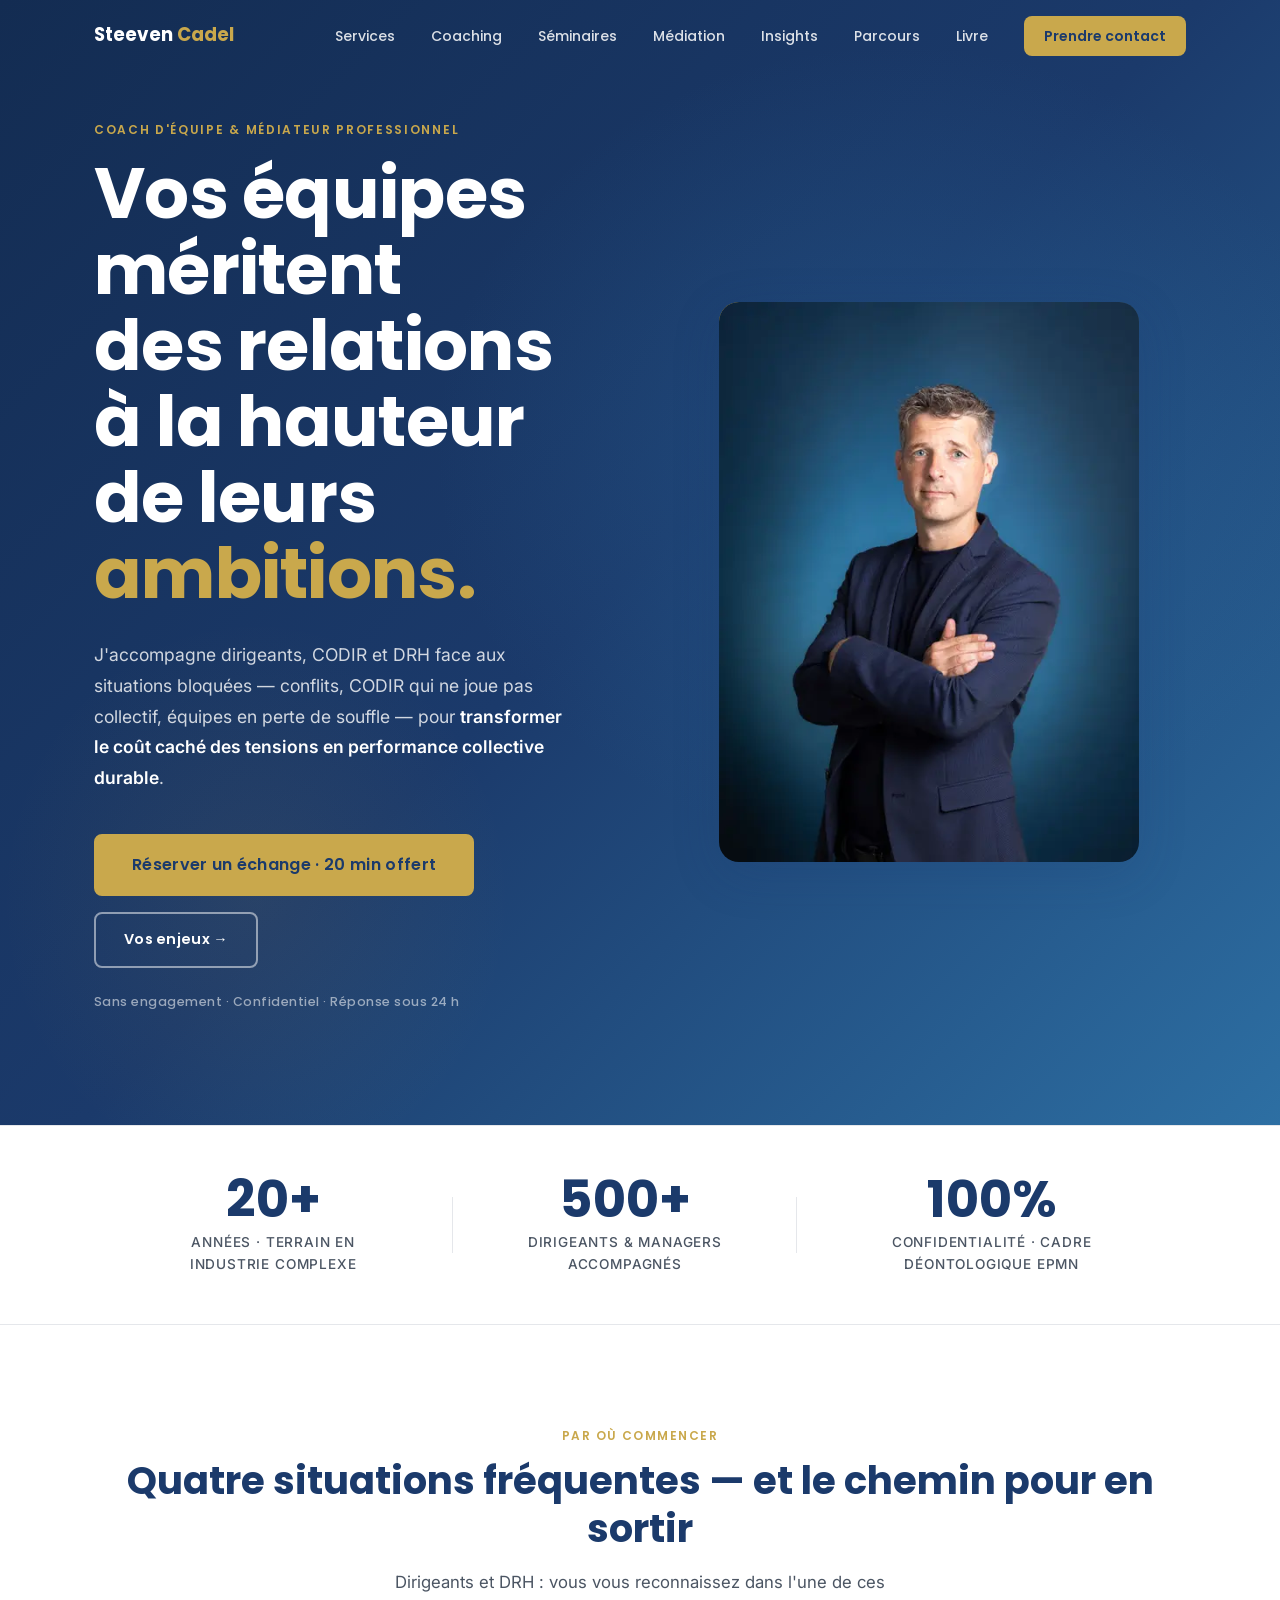
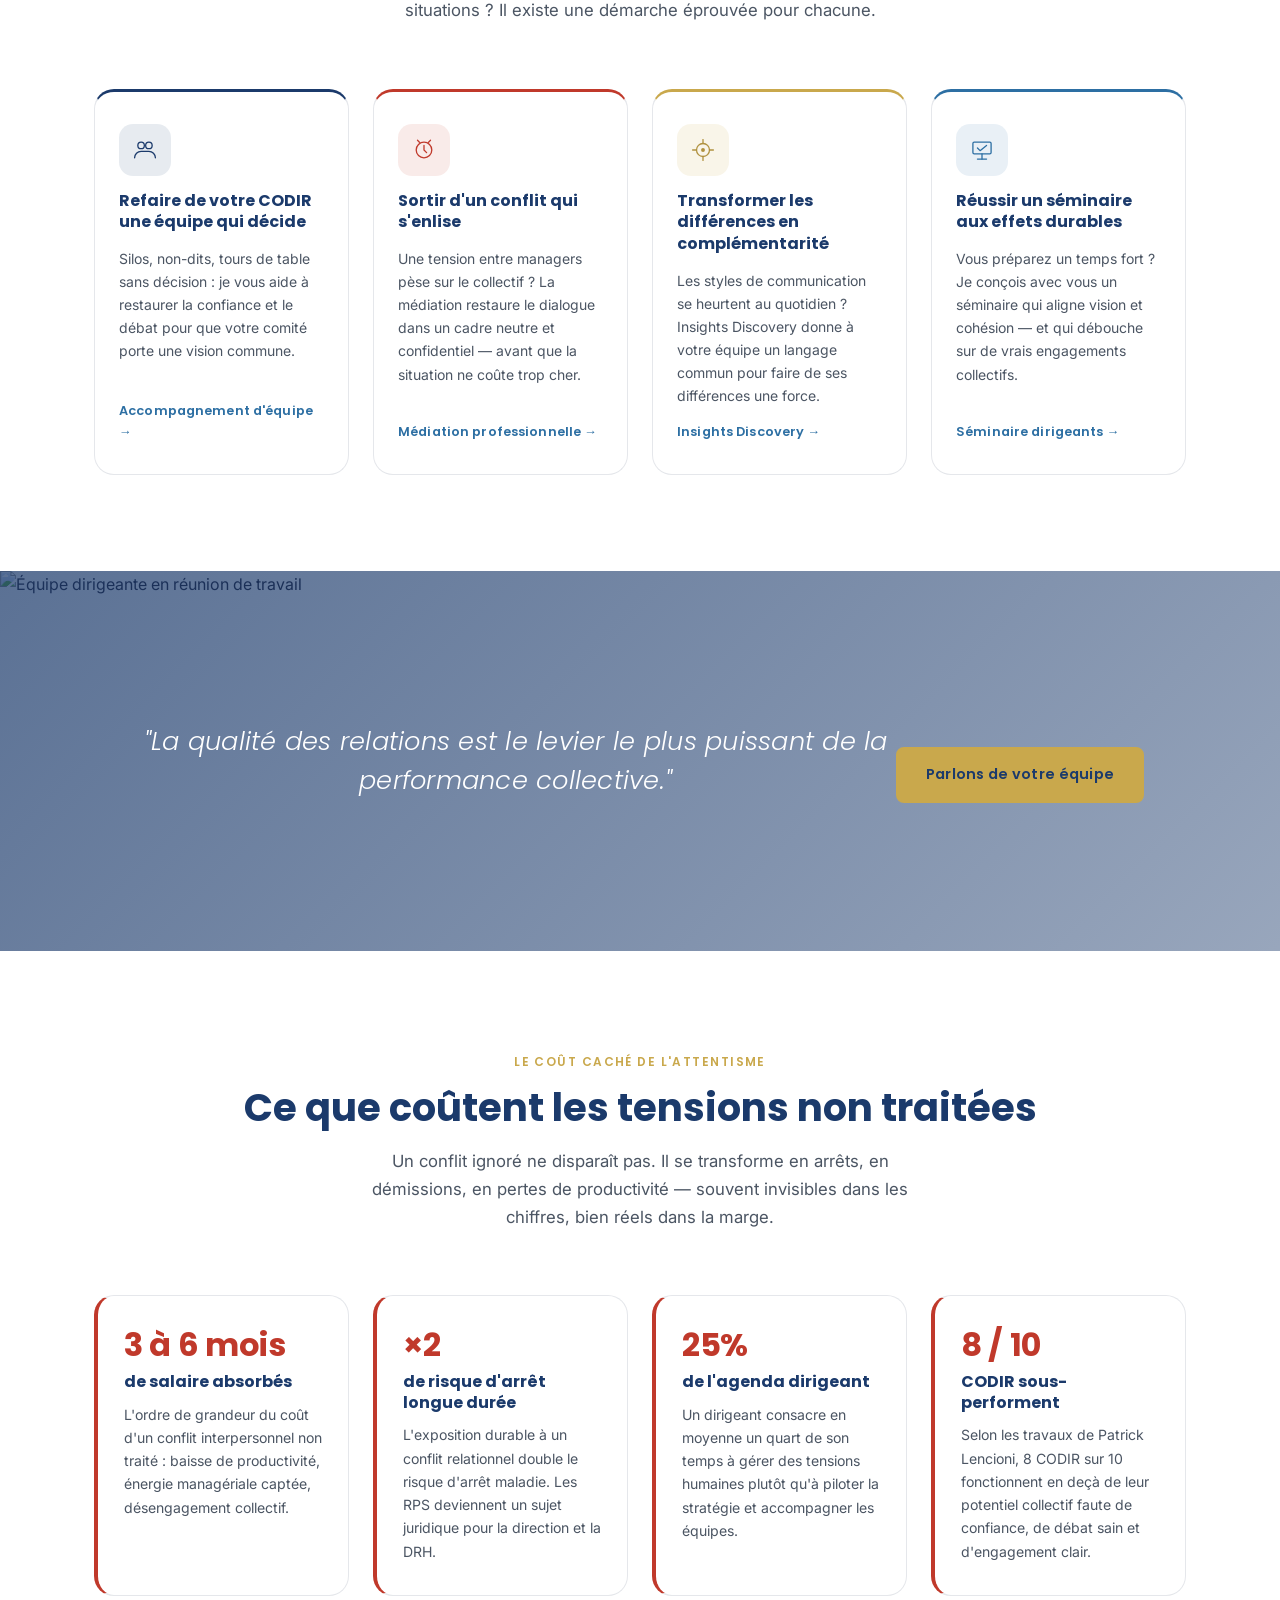
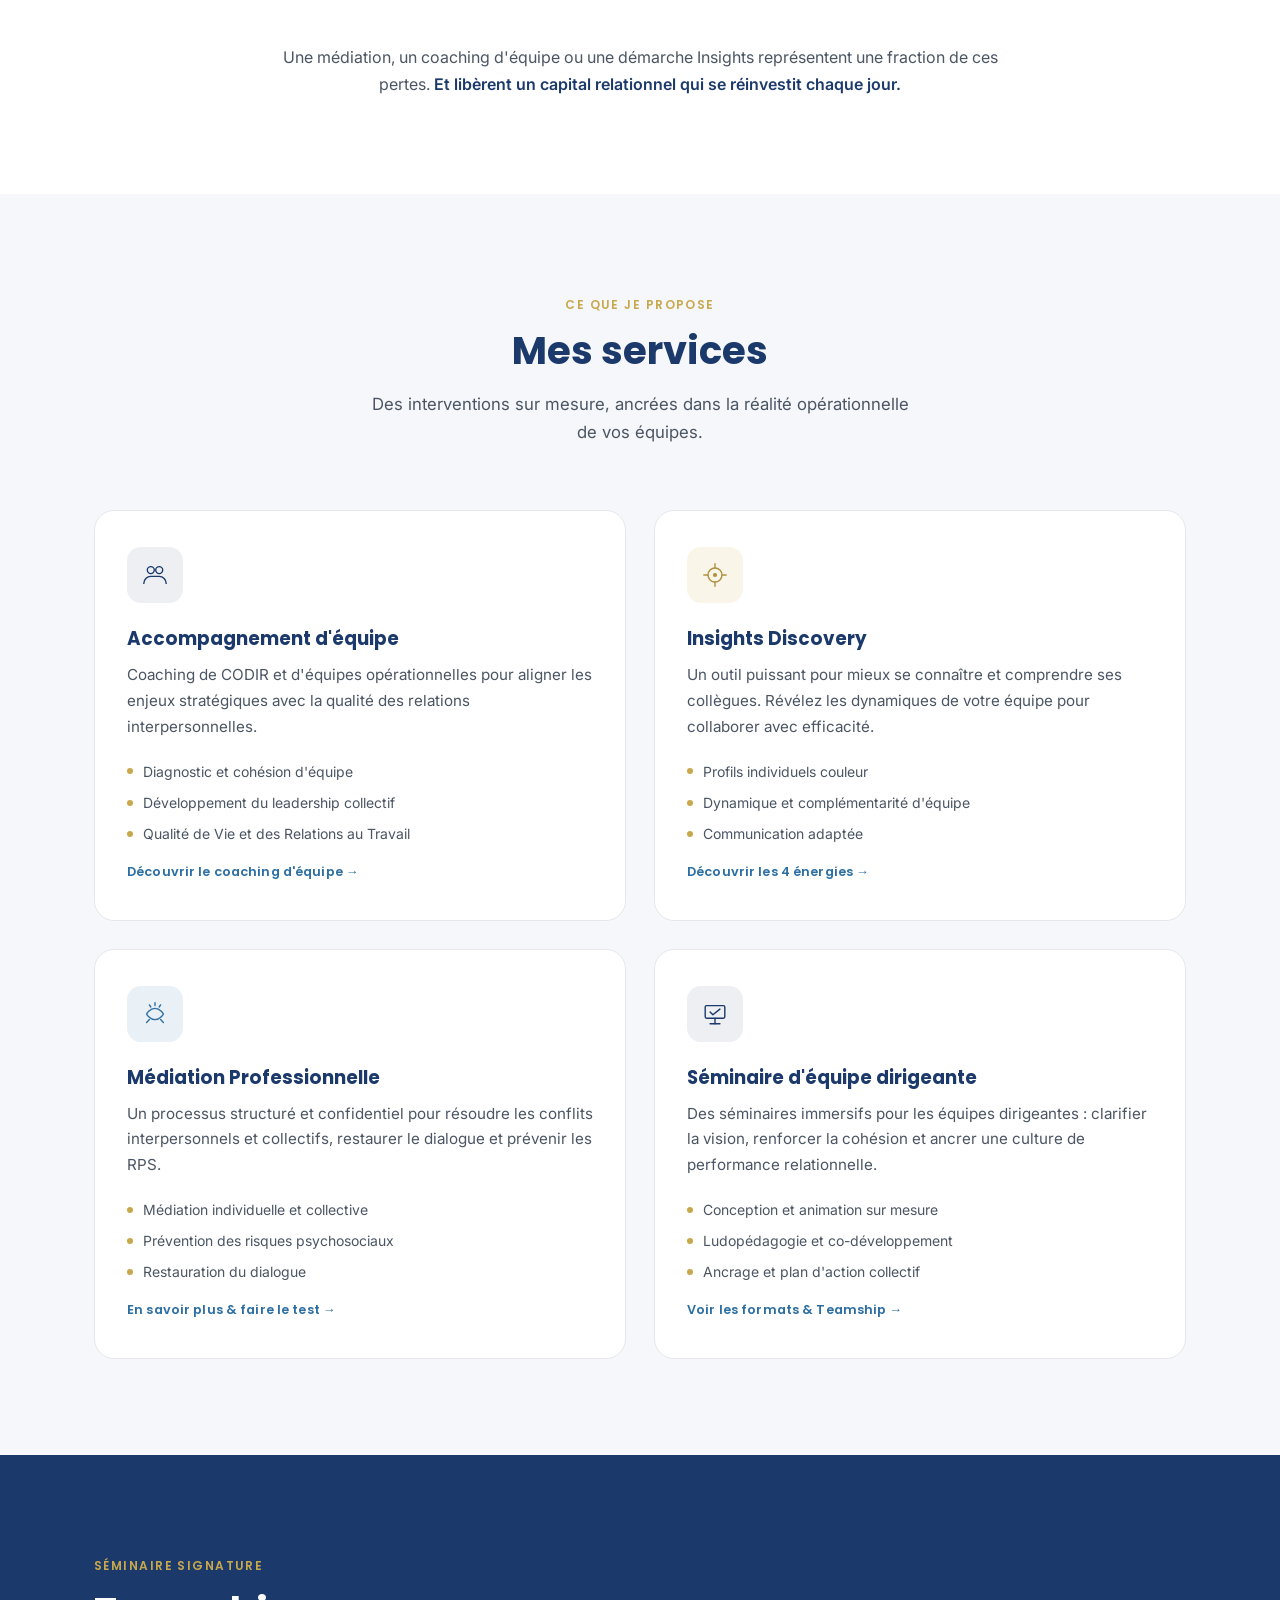
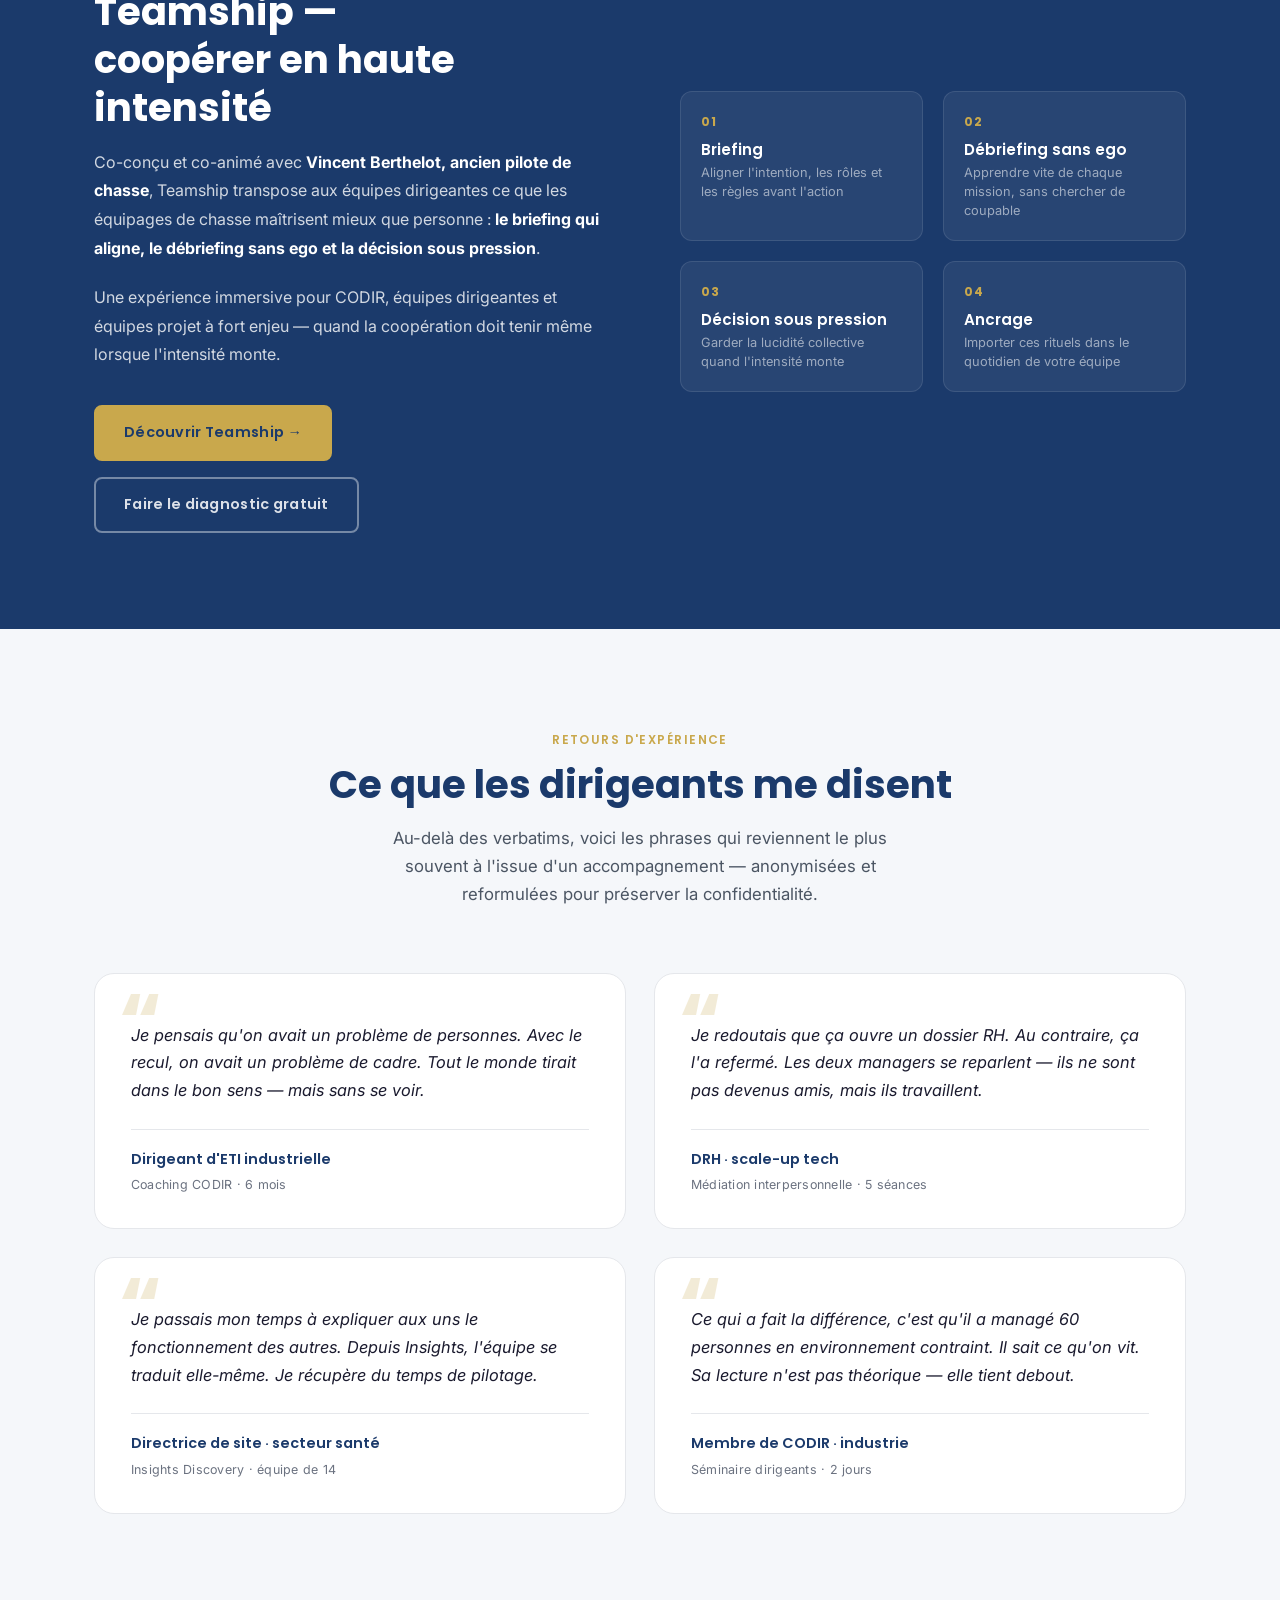
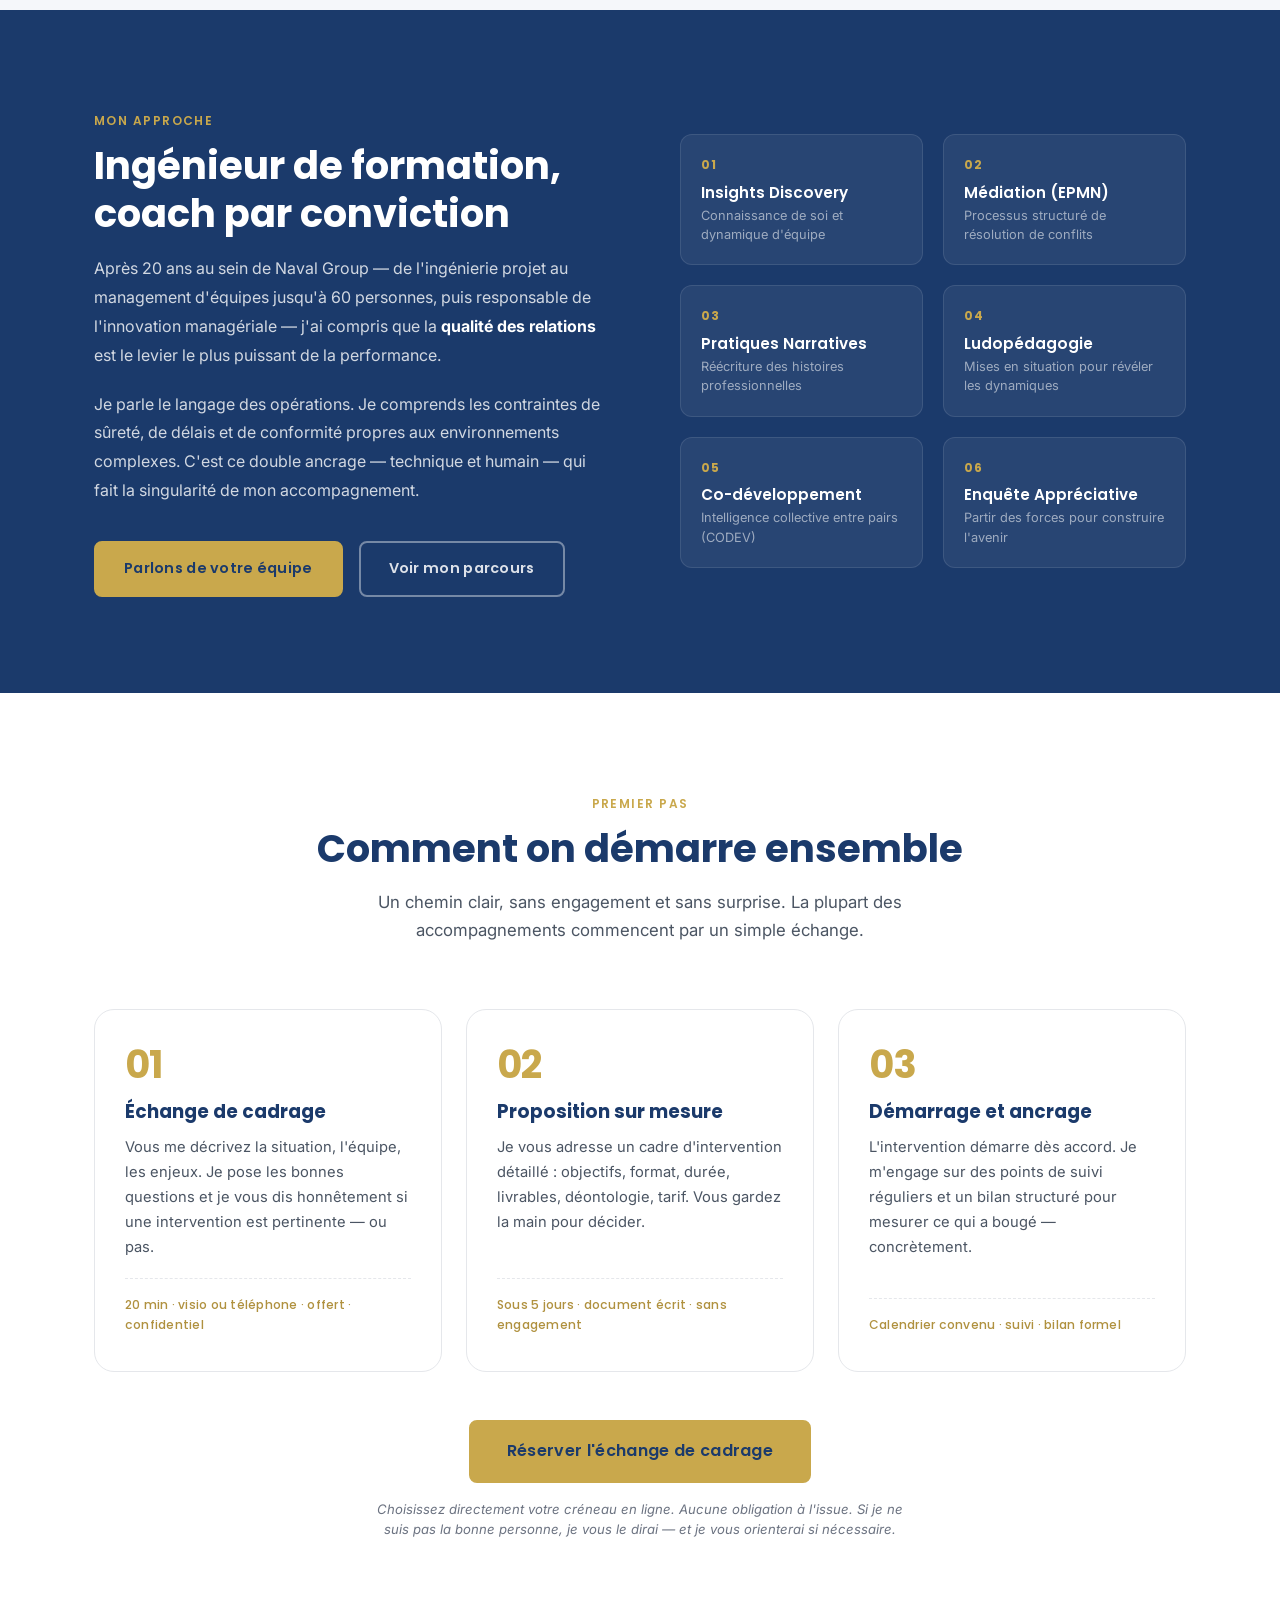
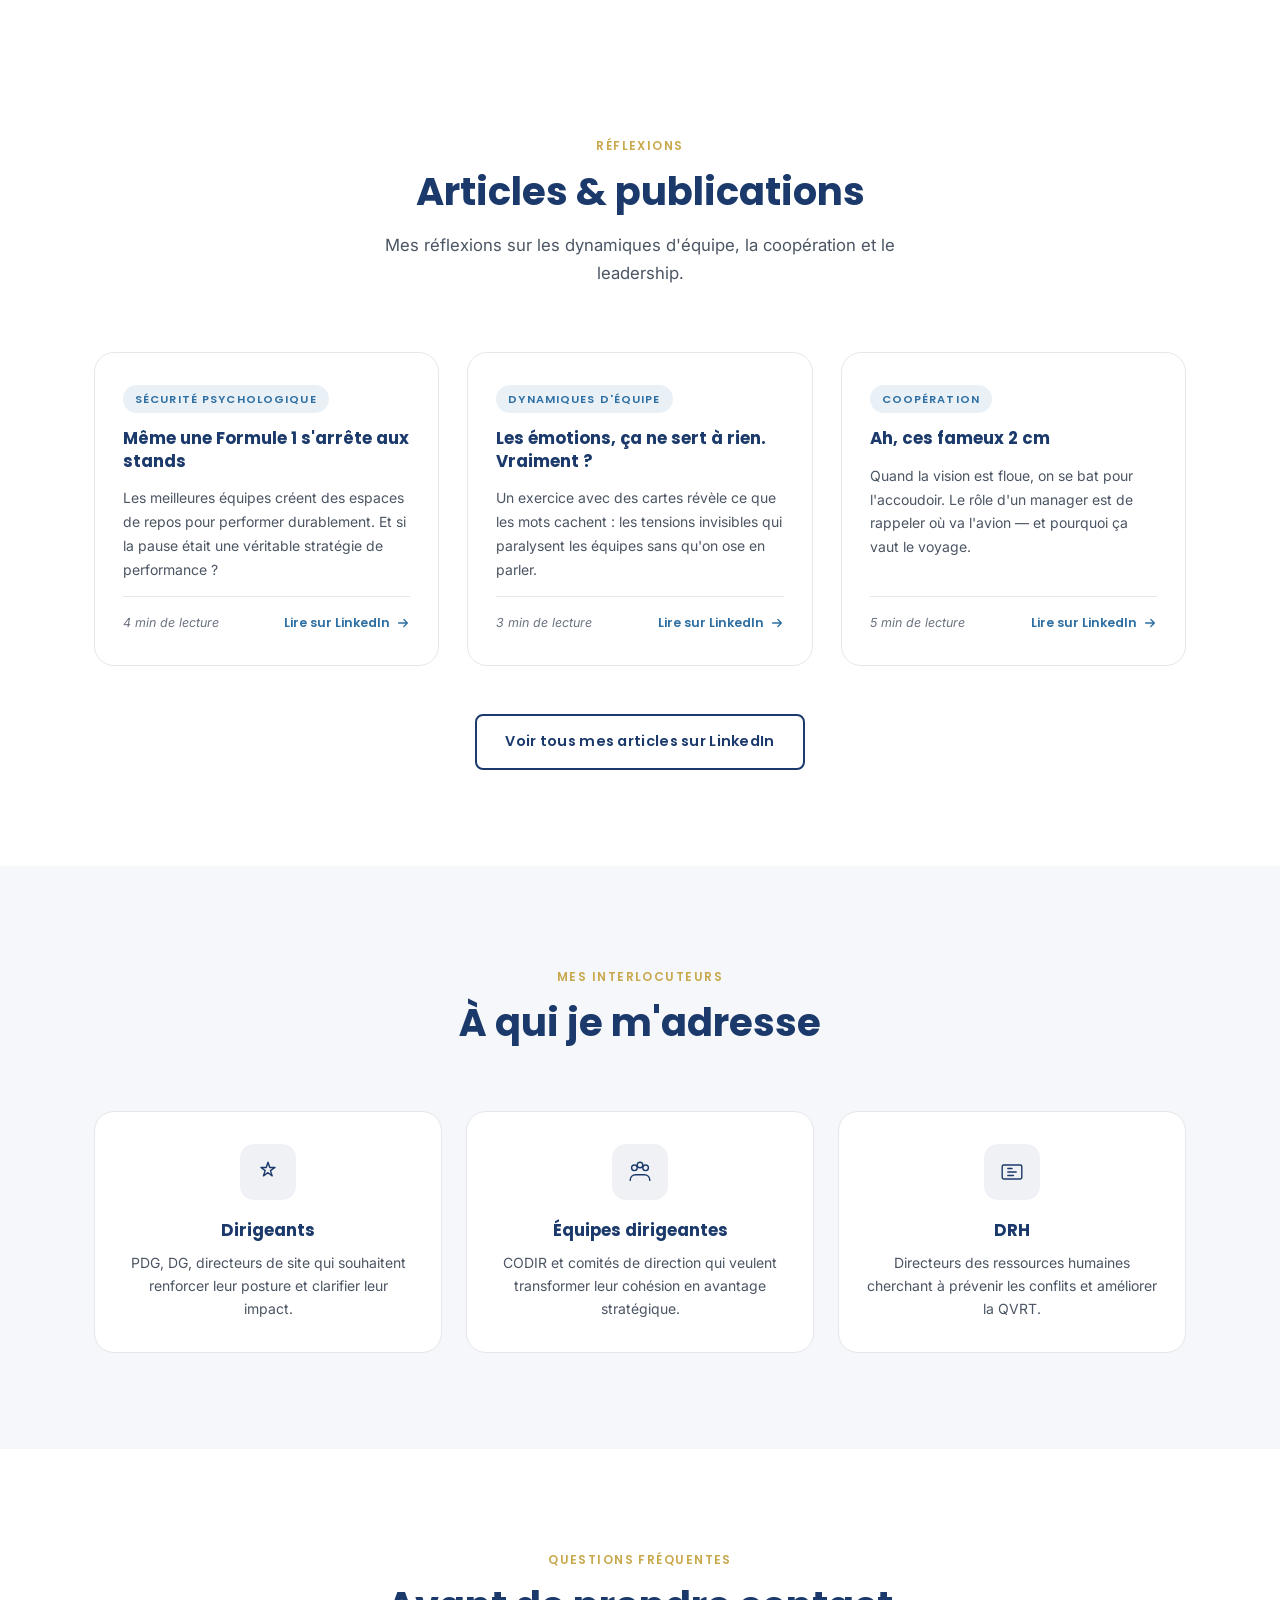
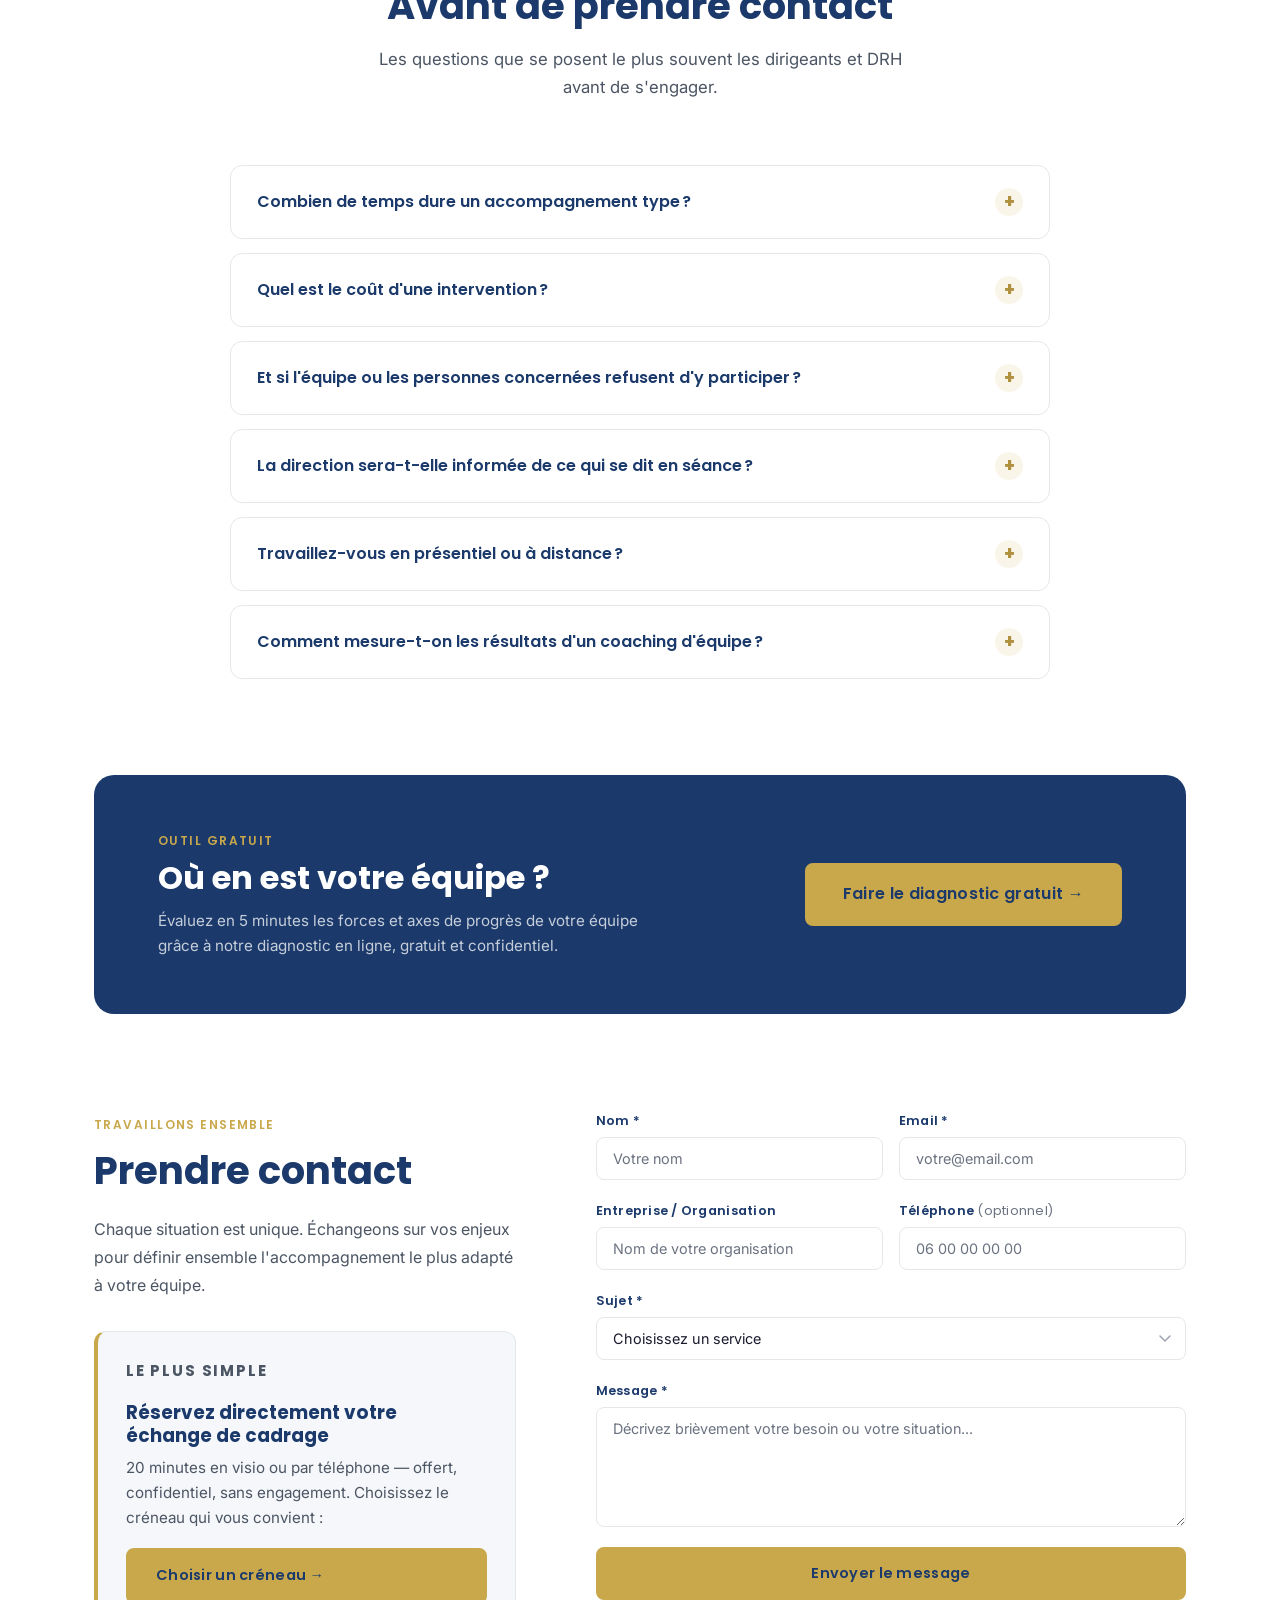
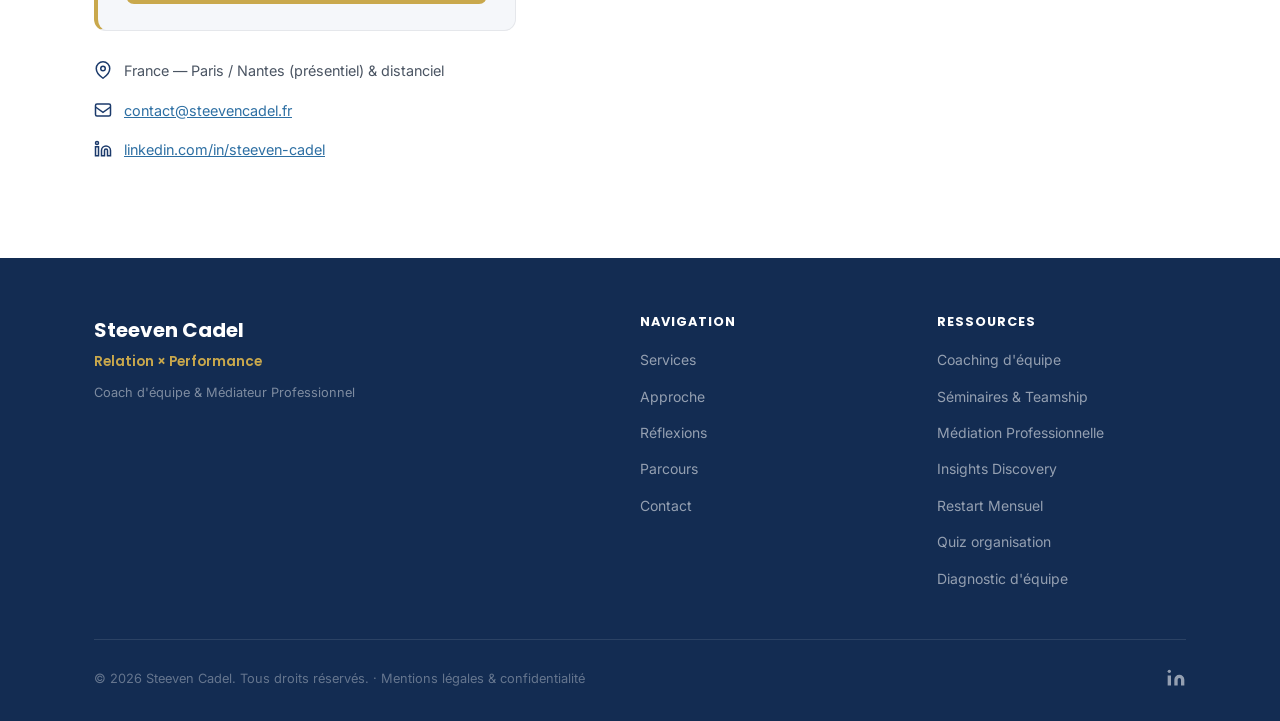
==== commit 94002549: "Corrige le hero mobile, le formulaire, le menu et l'accessibilité - Hero (accueil, livre) : le texte" ====
--- a/index.html
+++ b/index.html
@@ -19,7 +19,7 @@
   <link rel="preconnect" href="https://fonts.gstatic.com" crossorigin />
   <link href="https://fonts.googleapis.com/css2?family=Poppins:wght@300;400;500;600;700&family=Inter:wght@300;400;500;600&display=swap" rel="stylesheet" />
   <link rel="icon" type="image/svg+xml" href="assets/favicon.svg" />
-  <link rel="stylesheet" href="css/style.css?v=10" />
+  <link rel="stylesheet" href="css/style.css?v=11" />
   <!-- Privacy-friendly analytics by Plausible -->
   <script async src="https://plausible.io/js/pa-CtxiWmkunxR96ov_k4NzT.js"></script>
   <script>
@@ -116,7 +116,7 @@
         <li><a href="livre.html">Livre</a></li>
         <li><a href="#contact" class="nav__cta">Prendre contact</a></li>
       </ul>
-      <button class="nav__burger" id="burger" aria-label="Ouvrir le menu">
+      <button class="nav__burger" id="burger" aria-label="Ouvrir le menu" aria-controls="nav-links" aria-expanded="false">
         <span></span><span></span><span></span>
       </button>
     </div>
@@ -920,6 +920,6 @@
     </div>
   </footer>
 
-  <script src="js/main.js?v=5"></script>
+  <script src="js/main.js?v=6"></script>
 </body>
 </html>
--- a/css/style.css
+++ b/css/style.css
@@ -16,7 +16,7 @@
   --white:     #ffffff;
   --text:      #1A1A2E;
   --text-mid:  #4B5563;
-  --text-light:#9CA3AF;
+  --text-light:#6B7280;
   --border:    #E5E7EB;
   --radius:    12px;
   --radius-lg: 20px;
@@ -102,7 +102,8 @@
 
 /* ---- Section Headers ---- */
 .section-head { text-align: center; margin-bottom: 64px; }
-.section-label {
+.section-label,
+.section-head__label {
   display: inline-block;
   font-family: 'Poppins', sans-serif;
   font-size: .75rem;
@@ -113,14 +114,16 @@
   margin-bottom: 12px;
 }
 .section-label--light { color: var(--gold); }
-.section-title {
+.section-title,
+.section-head__title {
   font-size: clamp(1.75rem, 3vw, 2.5rem);
   font-weight: 700;
   color: var(--navy);
   margin-bottom: 16px;
 }
 .section-title--light { color: var(--white); }
-.section-sub {
+.section-sub,
+.section-head__sub {
   font-size: 1.05rem;
   color: var(--text-mid);
   max-width: 560px;
@@ -242,6 +245,8 @@
   gap: 64px;
   align-items: center;
 }
+/* Empêche un bouton long d'élargir la colonne au-delà de l'écran */
+.hero__container > * { min-width: 0; }
 .hero__label {
   font-family: 'Poppins', sans-serif;
   font-size: .75rem;
@@ -792,6 +797,7 @@
   .footer__bottom     { flex-direction: column; gap: 12px; text-align: center; }
   .section            { padding: 64px 0; }
   .hero__stats        { gap: 24px; flex-wrap: wrap; justify-content: center; }
+  .btn                { white-space: normal; text-align: center; }
 }
 
 @media (max-width: 480px) {
@@ -1276,6 +1282,40 @@
   transform: none;
 }
 
+@media (prefers-reduced-motion: reduce) {
+  html { scroll-behavior: auto; }
+  *, *::before, *::after {
+    animation-duration: .01ms !important;
+    animation-iteration-count: 1 !important;
+    transition-duration: .01ms !important;
+  }
+  .fade-in { opacity: 1; transform: none; }
+}
+
+/* ============================================================
+   FOCUS CLAVIER
+   ============================================================ */
+:focus-visible {
+  outline: 3px solid var(--blue);
+  outline-offset: 3px;
+}
+/* Sur fond sombre, le bleu ne ressort pas : on passe en or */
+.nav:not(.scrolled) :focus-visible,
+.hero :focus-visible,
+.page-header :focus-visible,
+.section--dark :focus-visible,
+.photo-banner :focus-visible,
+.diag-cta__inner :focus-visible,
+.quiz-hero :focus-visible,
+.book-hero :focus-visible,
+.footer :focus-visible {
+  outline-color: var(--gold);
+}
+.book-promo :focus-visible { outline-color: var(--navy); }
+@media (max-width: 768px) {
+  .nav__links :focus-visible { outline-color: var(--gold); }
+}
+
 /* ============================================================
    BOOK SALES PAGE
    ============================================================ */
@@ -1293,6 +1333,7 @@
   gap: 64px;
   align-items: center;
 }
+.book-hero__grid > * { min-width: 0; }
 .book-hero__cover img {
   width: 100%;
   border-radius: var(--radius);
@@ -2621,9 +2662,9 @@
 .diag-cta__alt {
   margin-top: 12px;
   font-size: .9rem;
-  color: var(--text-mid);
-}
-.diag-cta__alt a { text-decoration: underline; }
+  color: rgba(255,255,255,.75);
+}
+.diag-cta__alt a { color: var(--white); text-decoration: underline; }
 
 /* ============ PAGE MERCI ============ */
 .thanks-page {
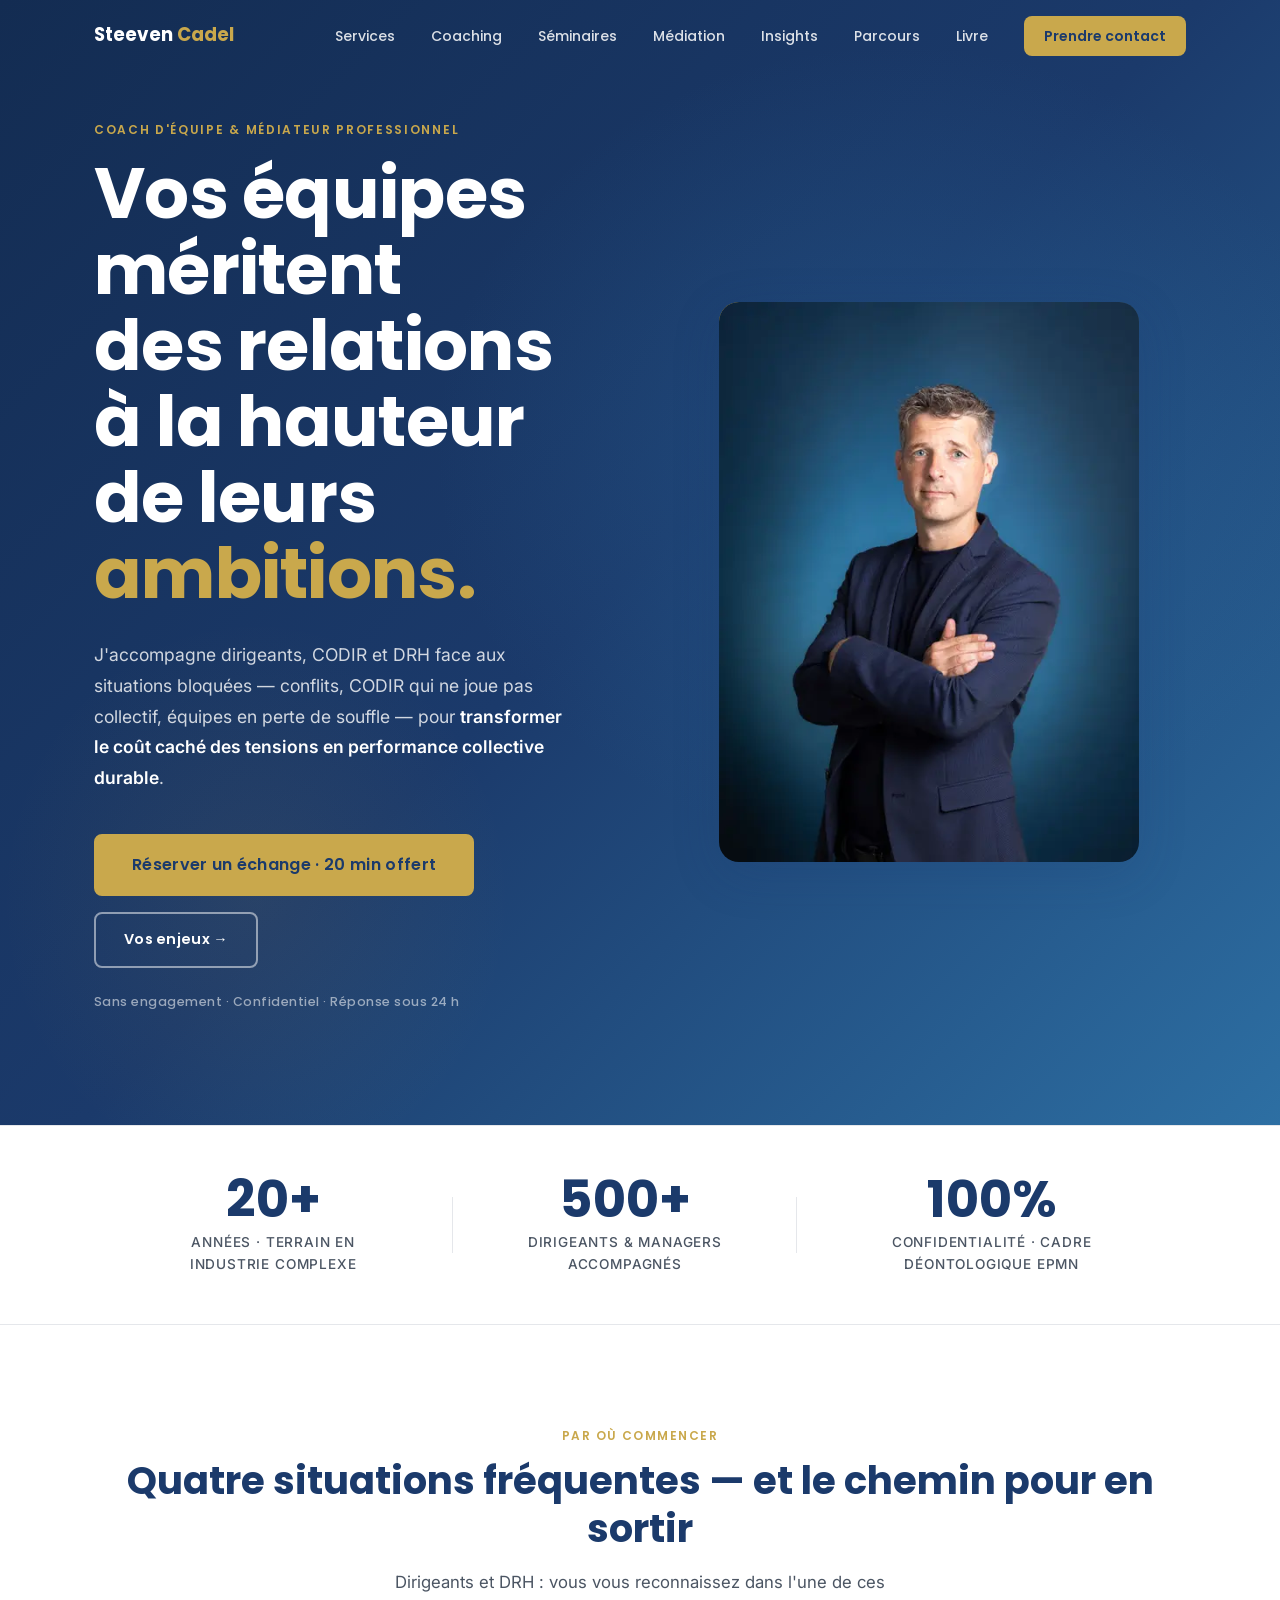
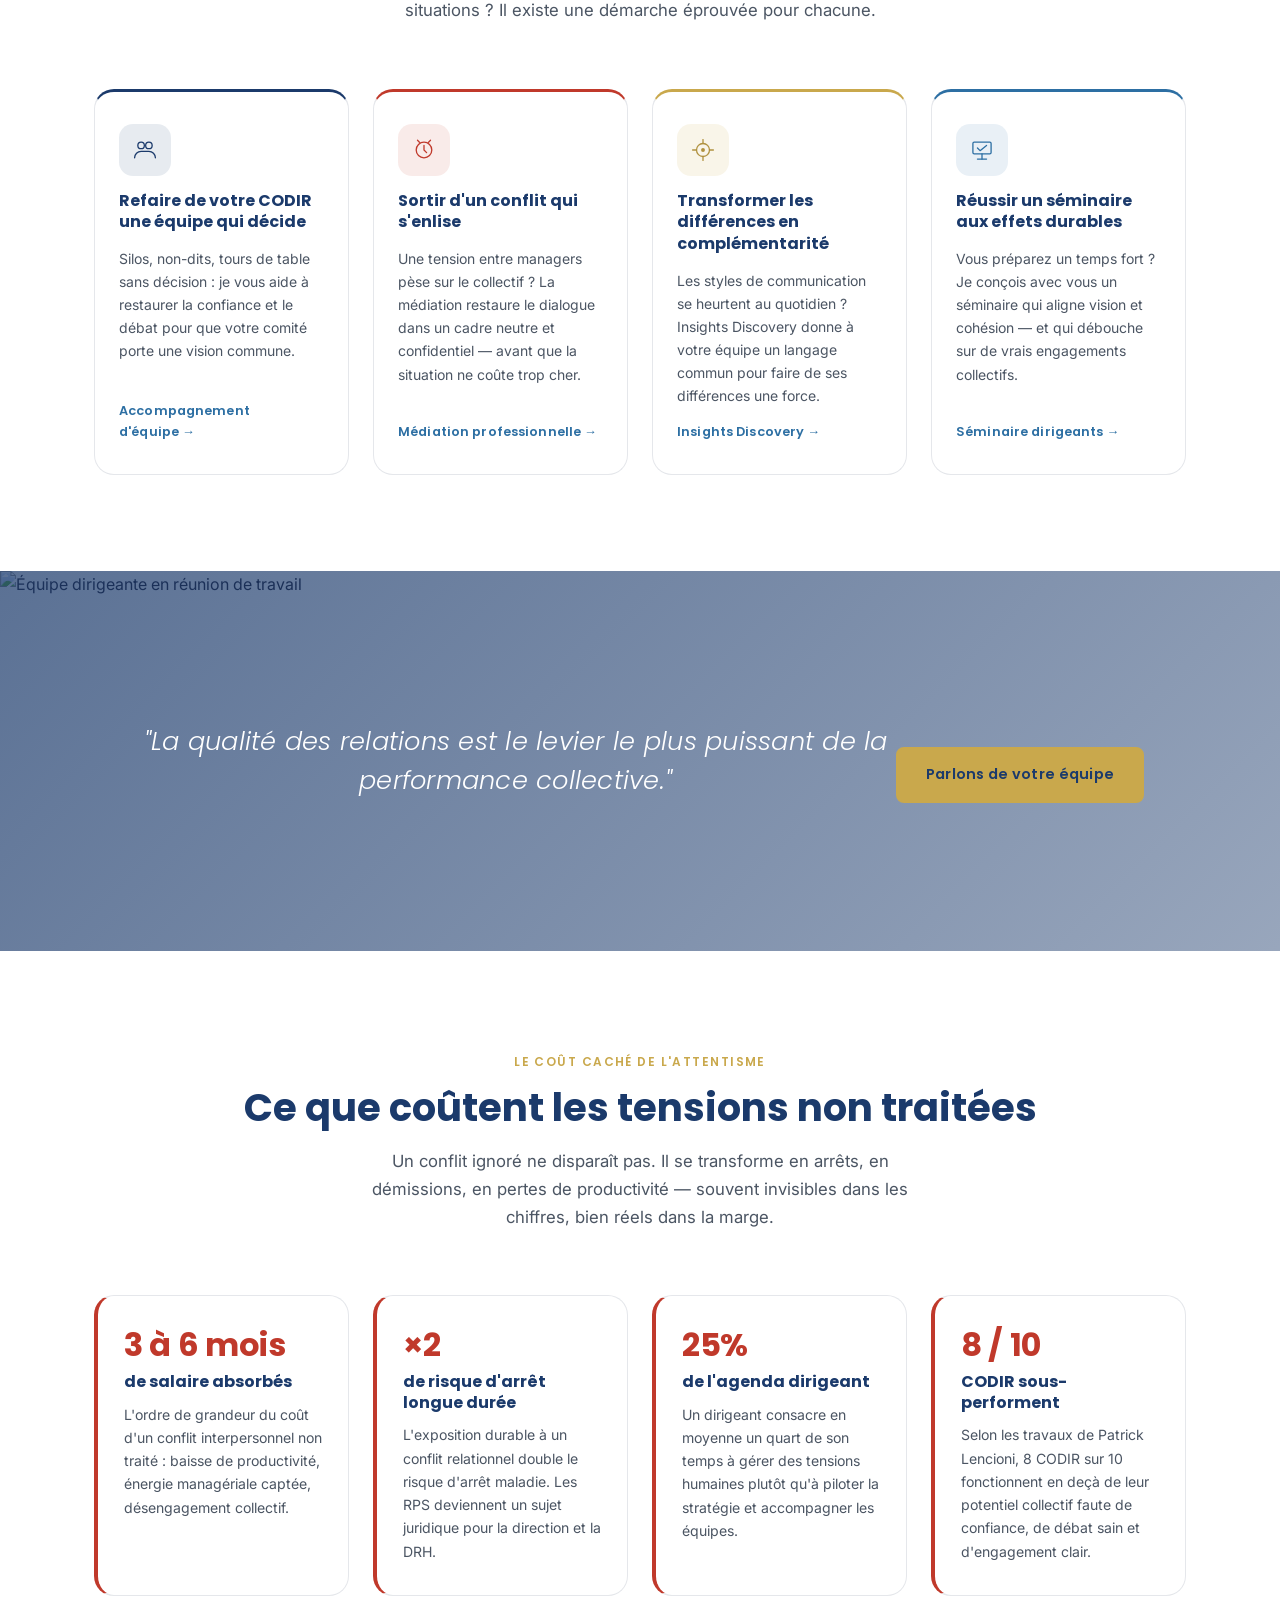
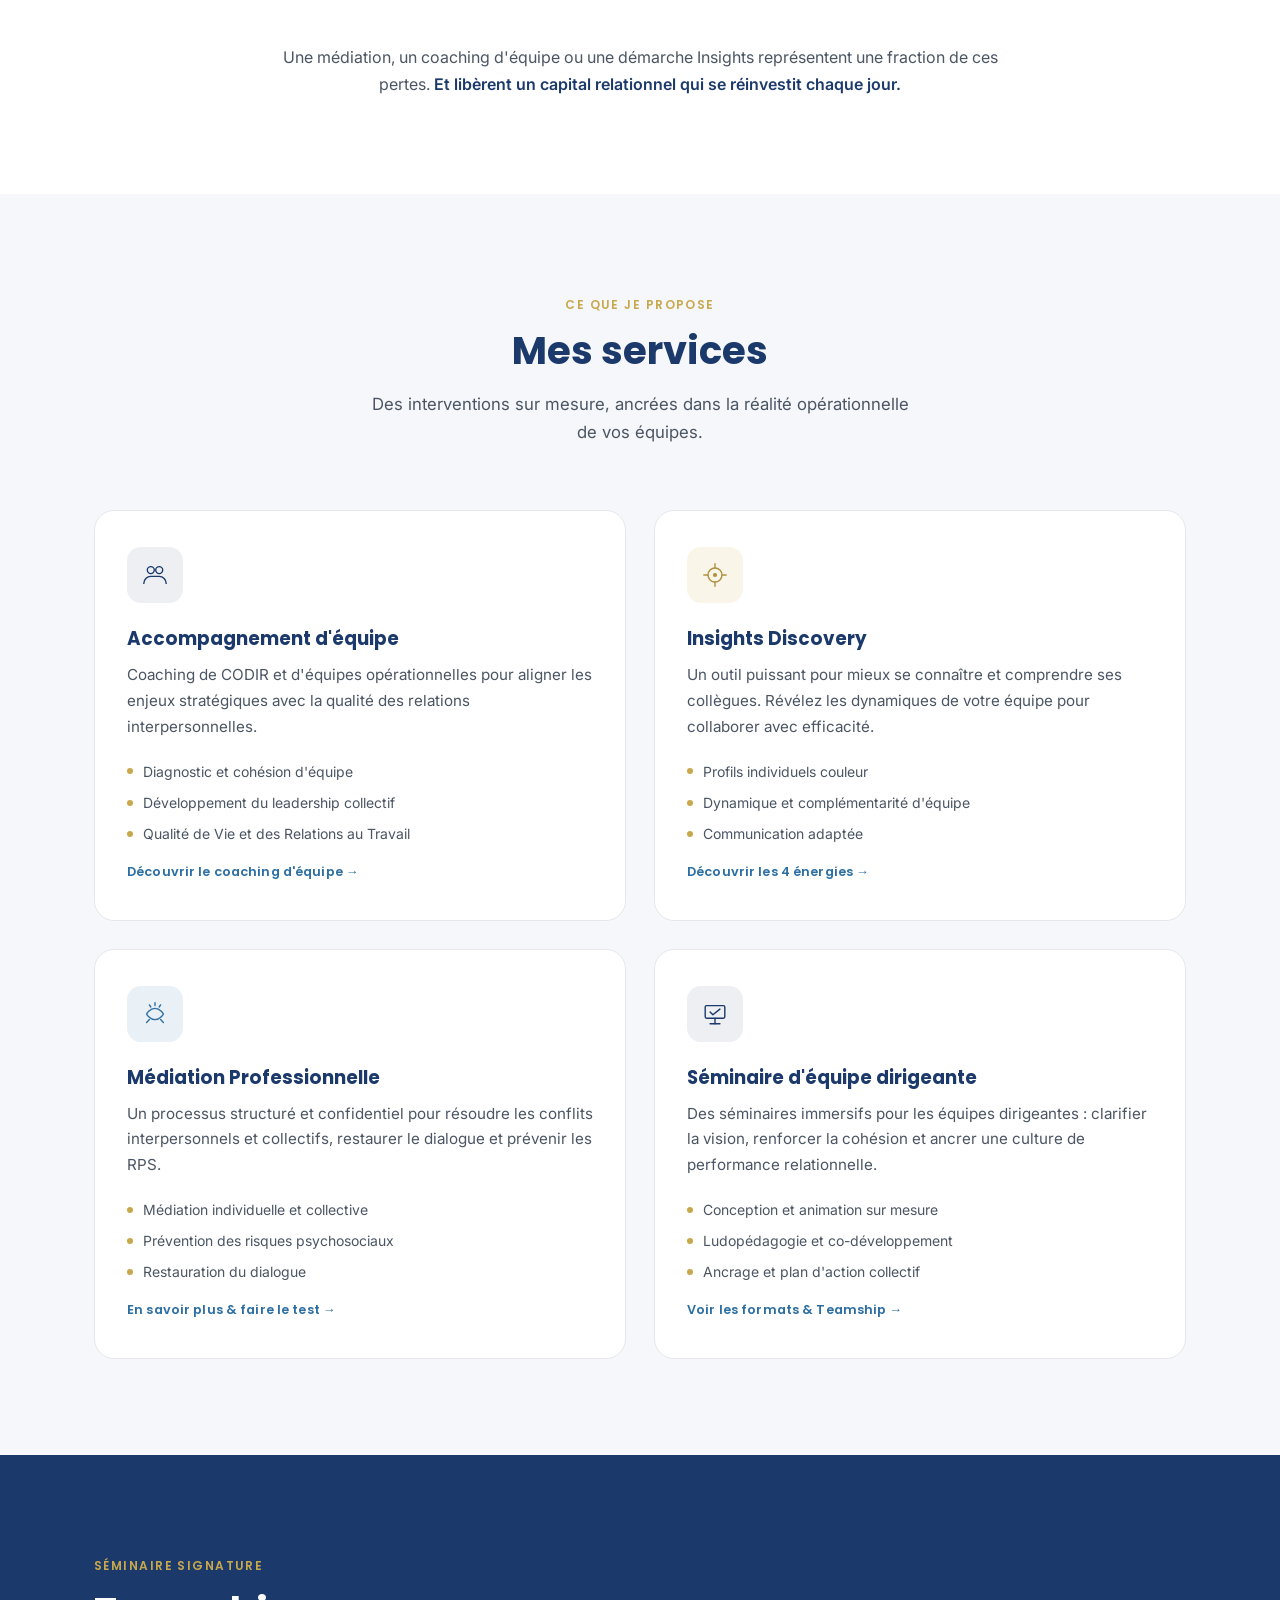
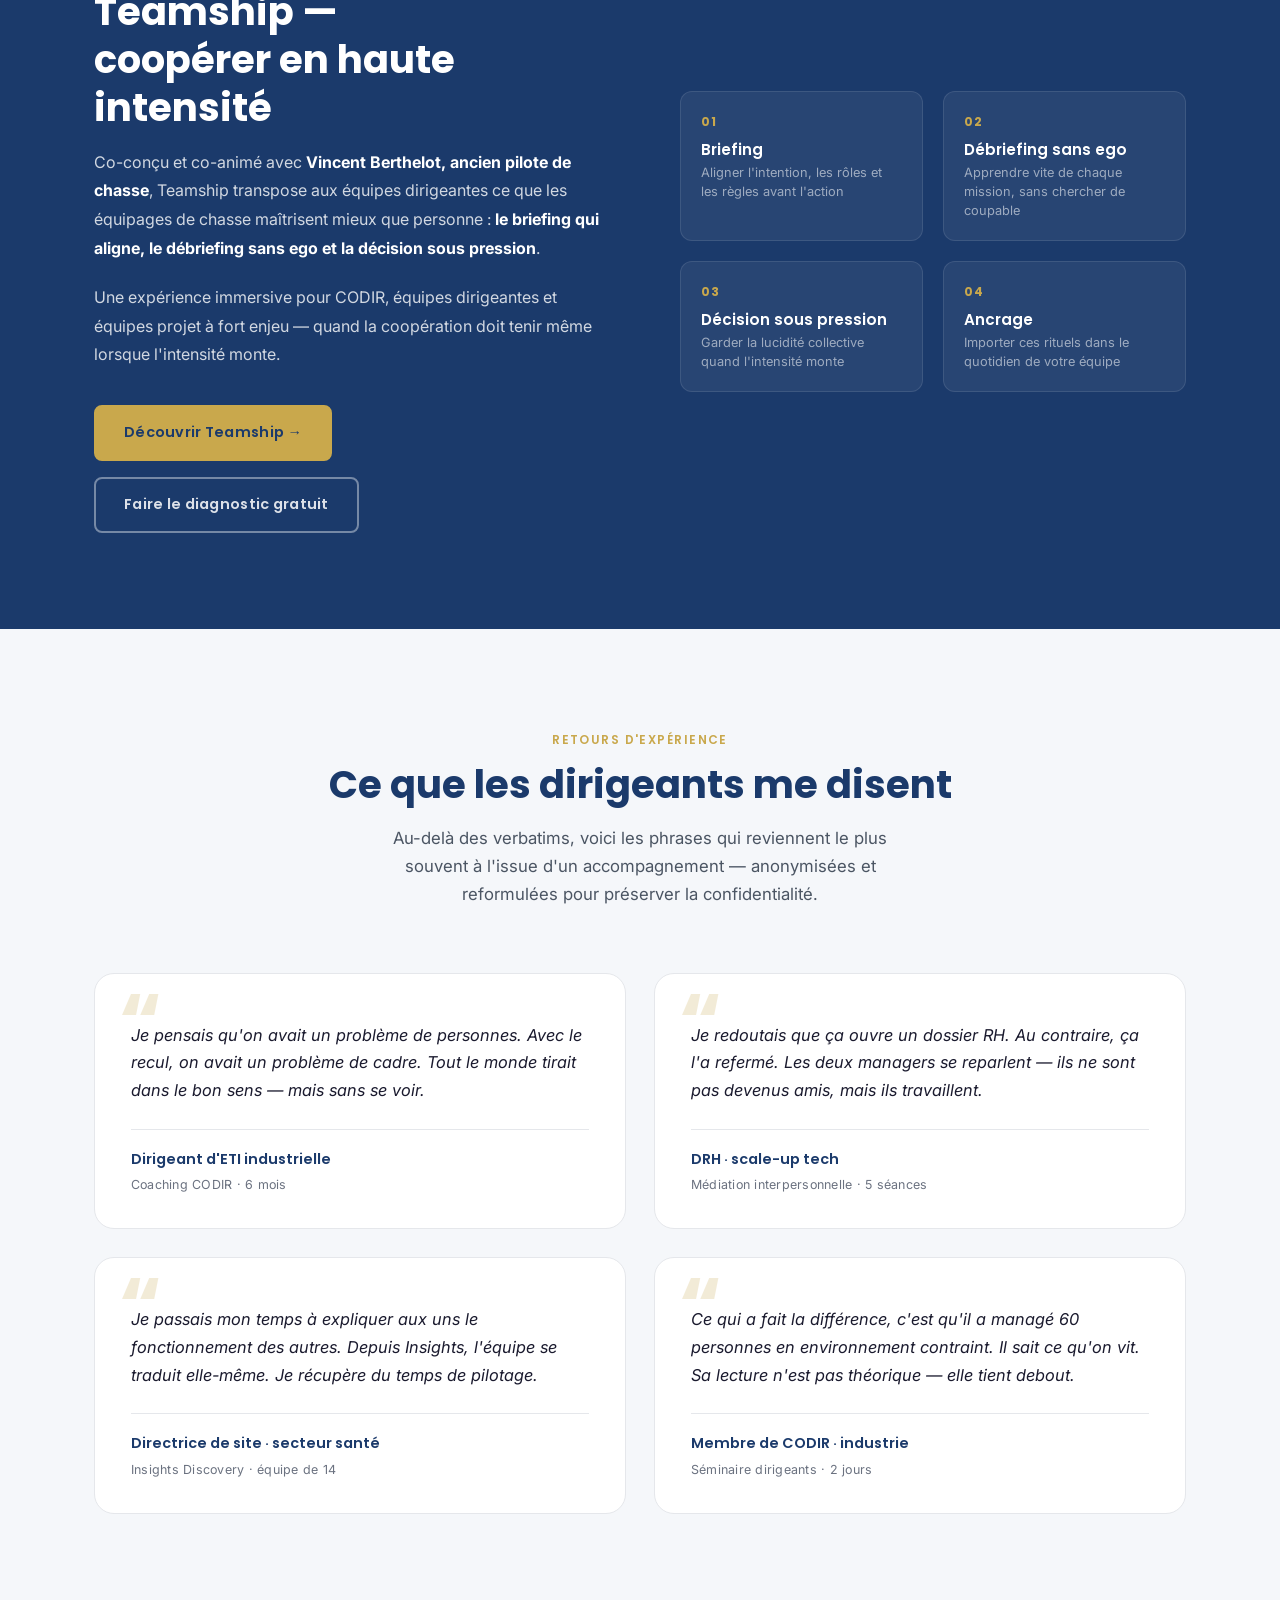
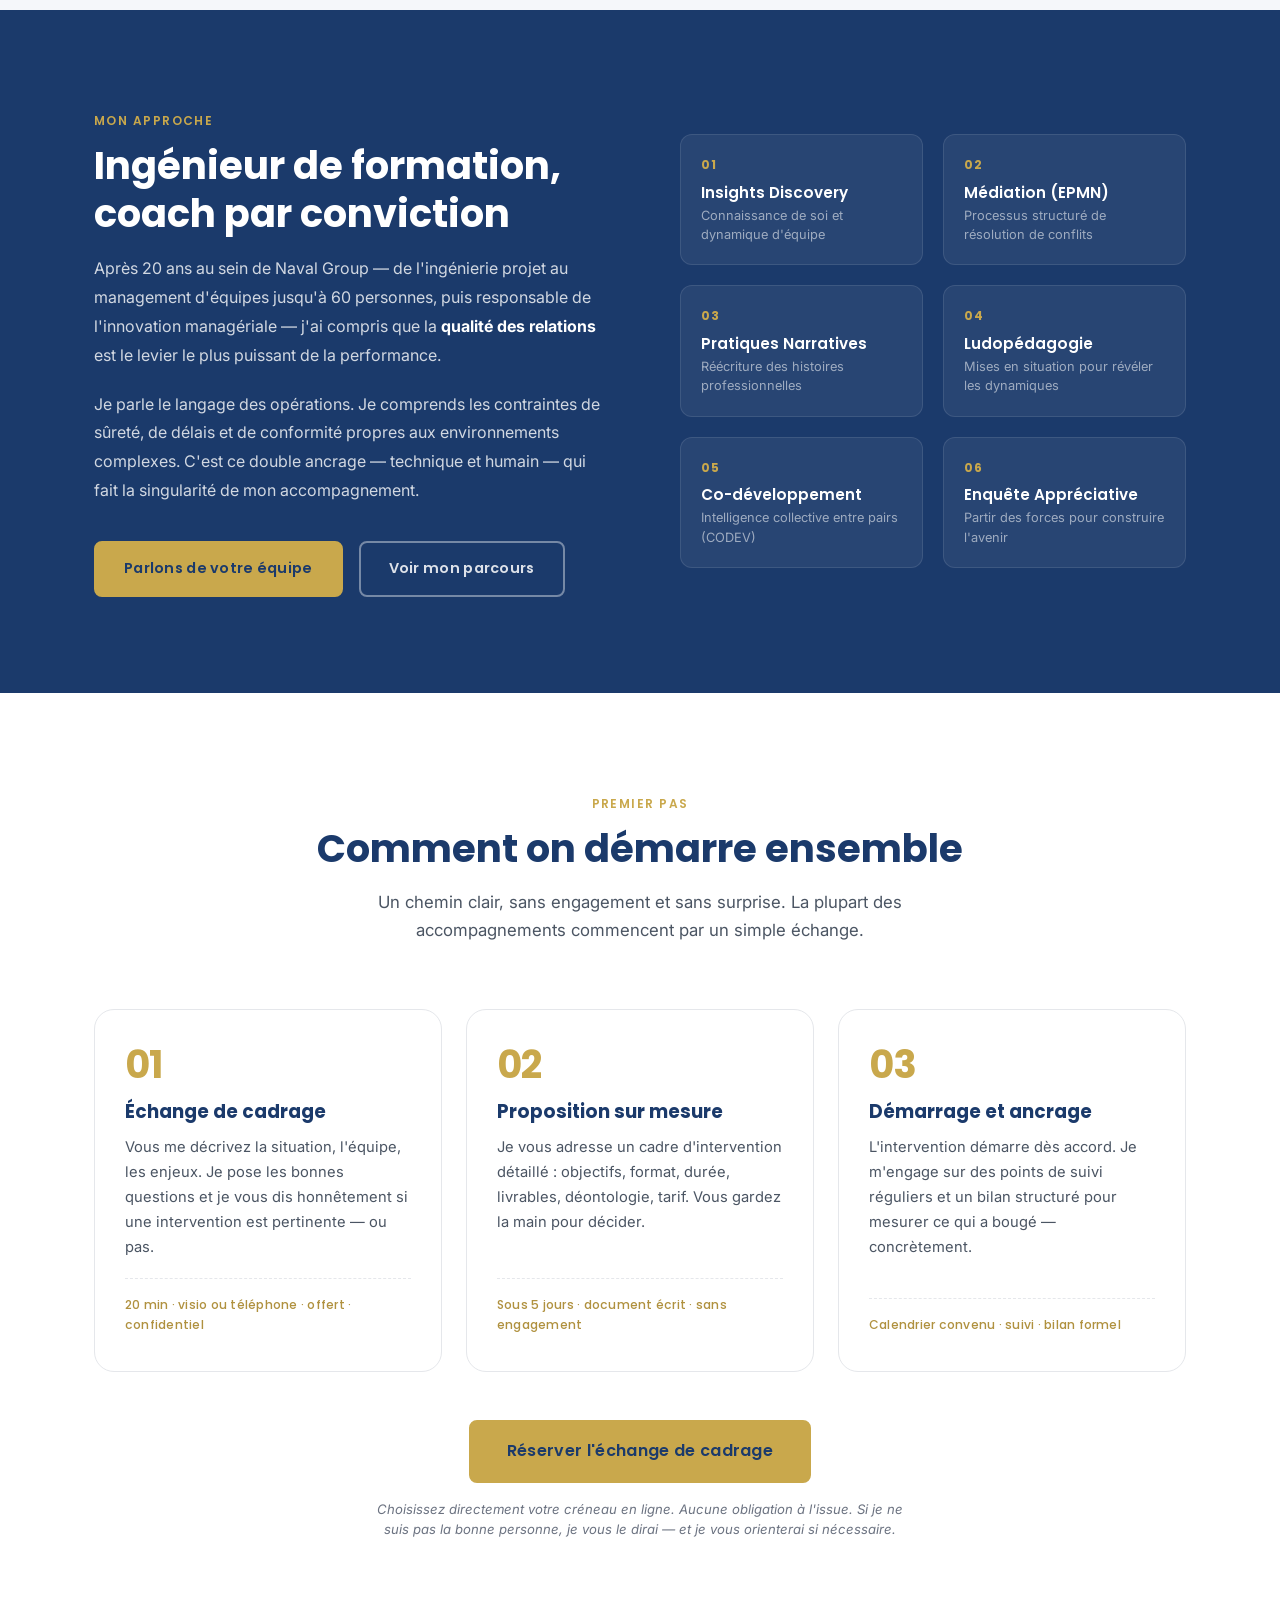
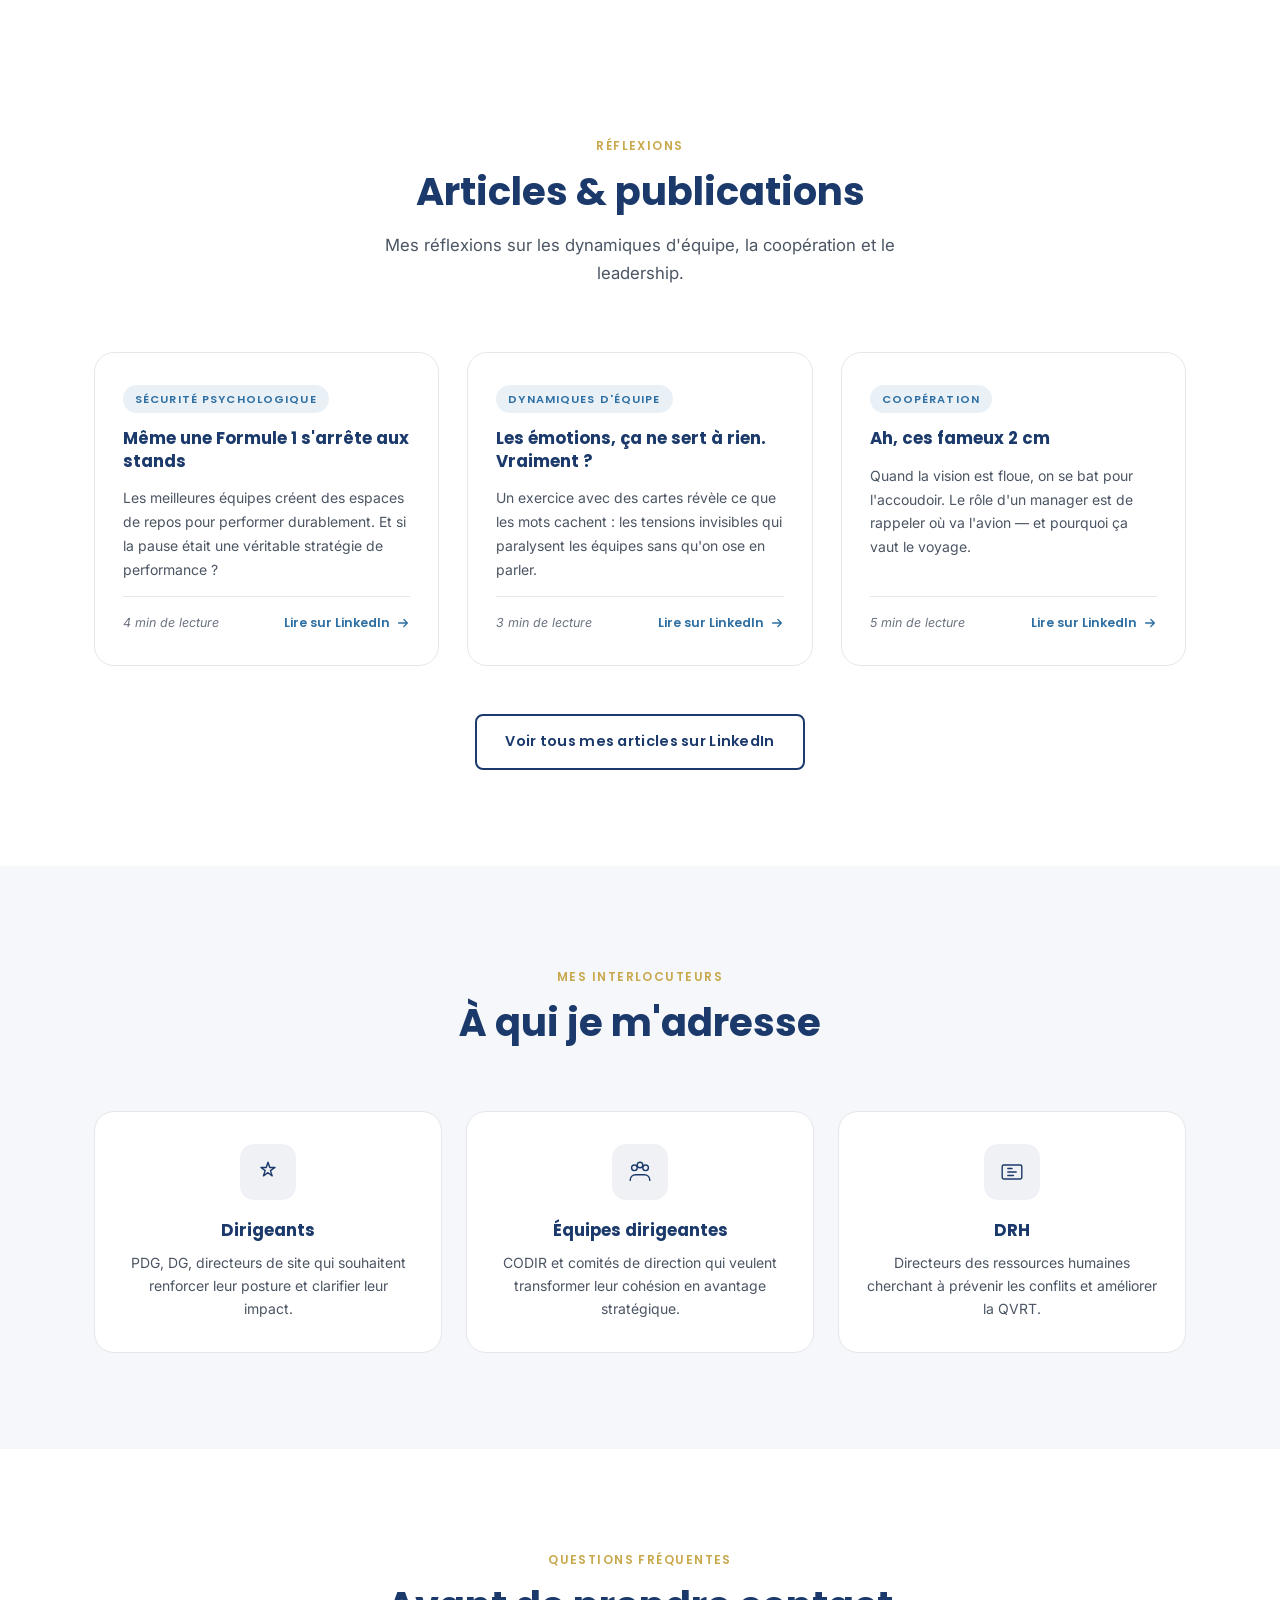
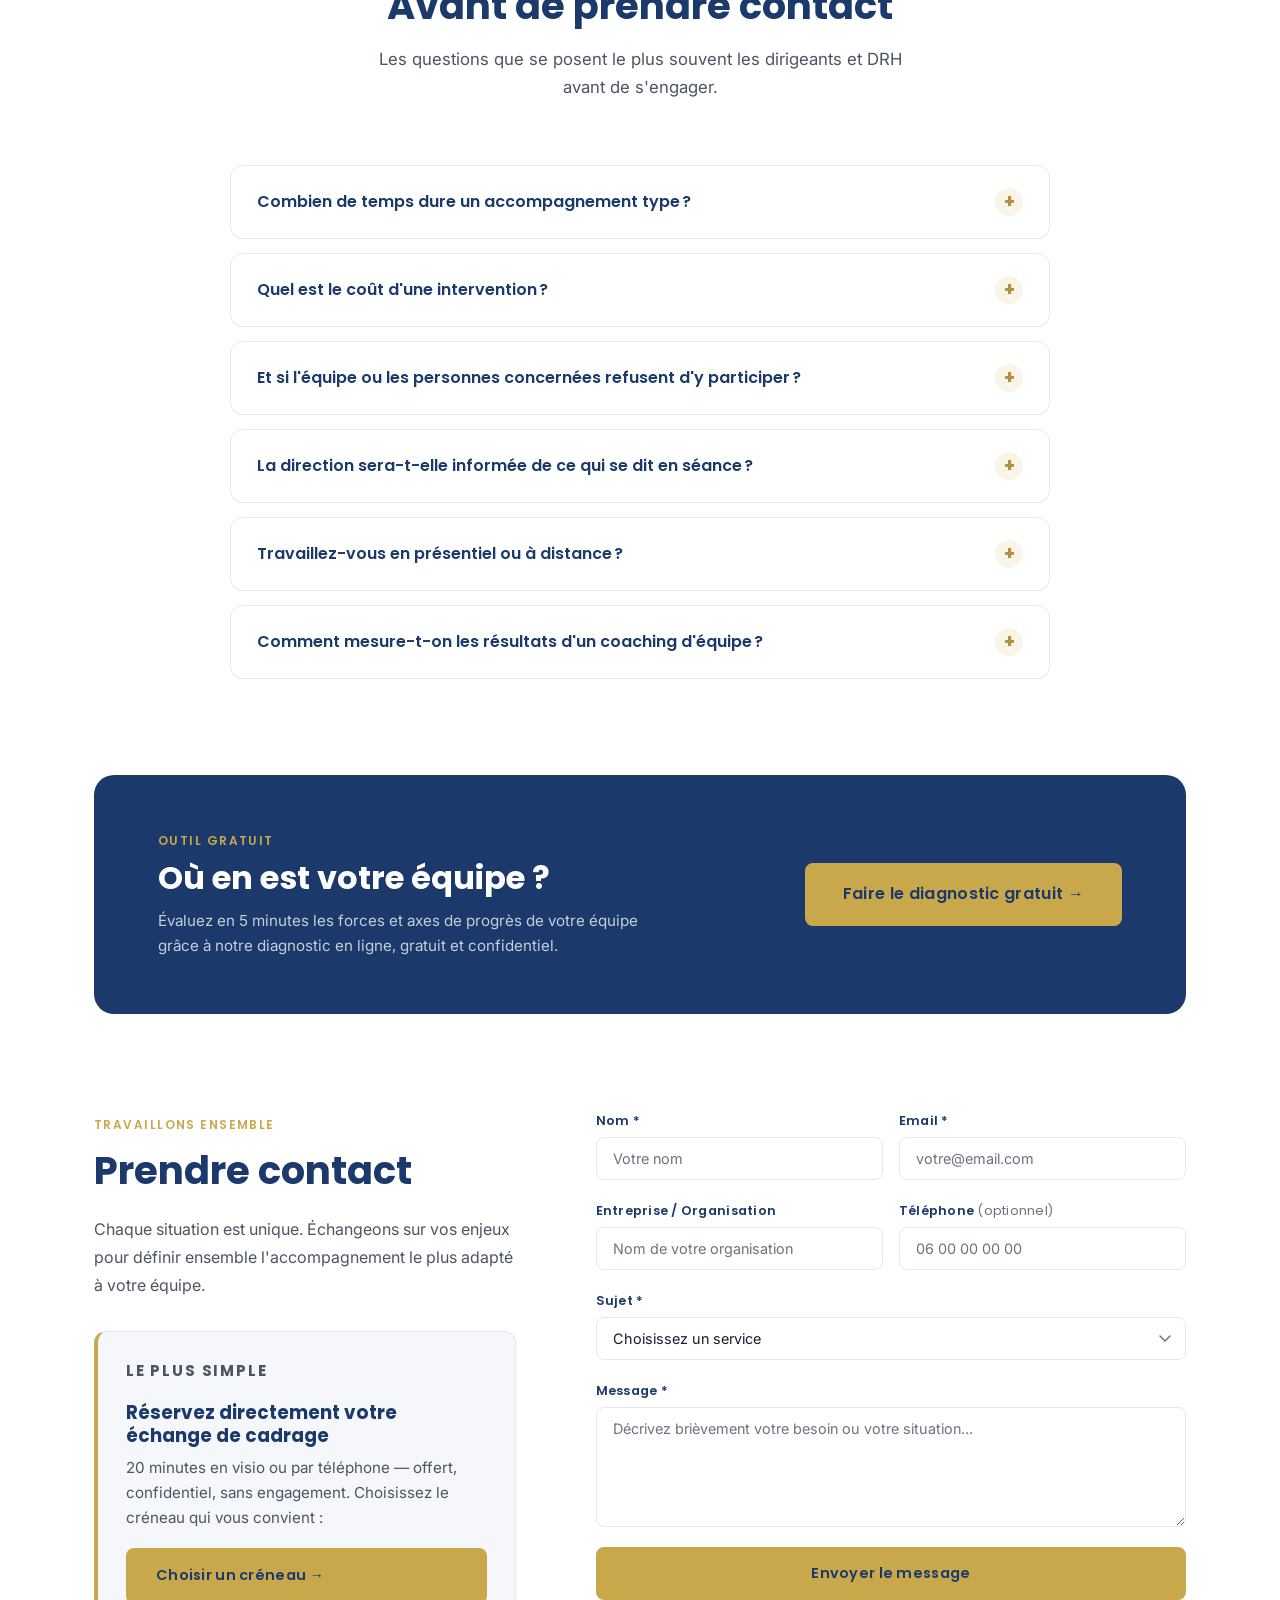
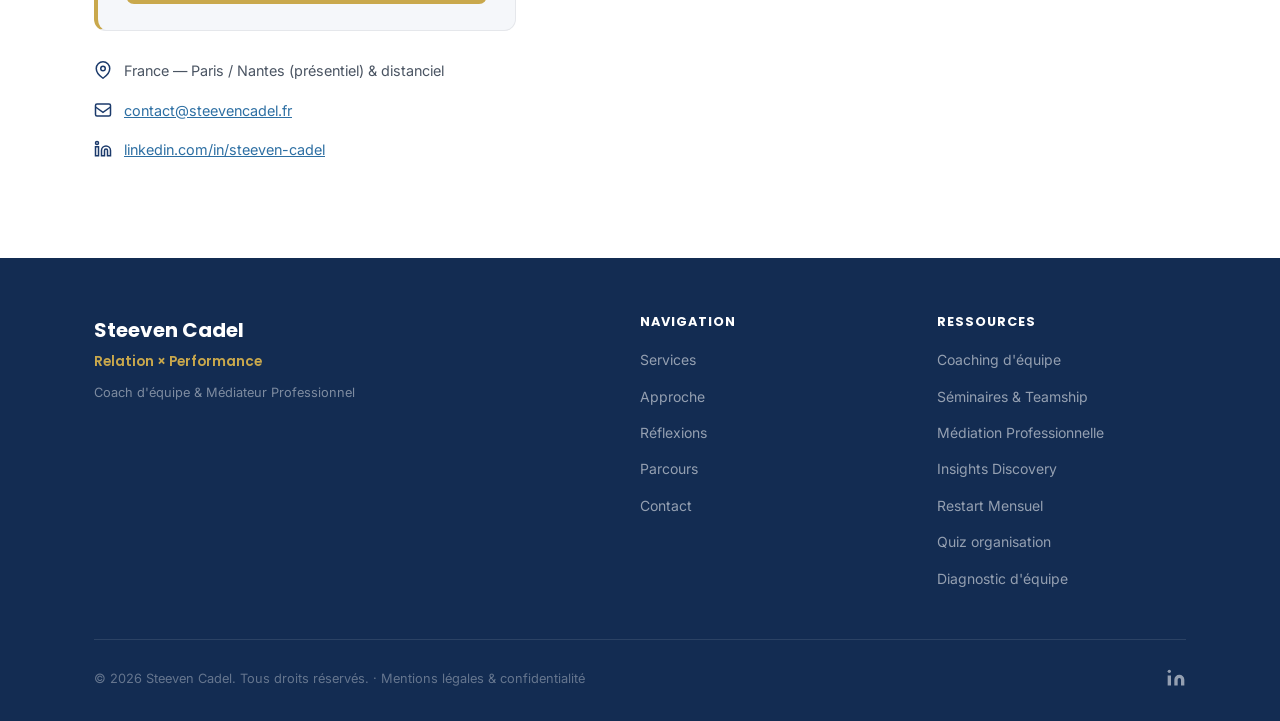
==== commit 9d52d5ef: "Corrige les régressions relevées par la vérification - FAQ : le contour de focus (décalé de 3 px) ét" ====
--- a/index.html
+++ b/index.html
@@ -19,7 +19,7 @@
   <link rel="preconnect" href="https://fonts.gstatic.com" crossorigin />
   <link href="https://fonts.googleapis.com/css2?family=Poppins:wght@300;400;500;600;700&family=Inter:wght@300;400;500;600&display=swap" rel="stylesheet" />
   <link rel="icon" type="image/svg+xml" href="assets/favicon.svg" />
-  <link rel="stylesheet" href="css/style.css?v=11" />
+  <link rel="stylesheet" href="css/style.css?v=12" />
   <!-- Privacy-friendly analytics by Plausible -->
   <script async src="https://plausible.io/js/pa-CtxiWmkunxR96ov_k4NzT.js"></script>
   <script>
@@ -136,10 +136,10 @@
           pour <strong>transformer le coût caché des tensions en performance collective durable</strong>.
         </p>
         <div class="hero__actions">
-          <a href="https://calendly.com/scadel/20minutes" target="_blank" rel="noopener" class="btn btn--primary btn--lg">Réserver un échange · 20 min offert</a>
-          <a href="#enjeux" class="btn btn--outline">Vos enjeux →</a>
-        </div>
-        <p class="hero__trust">Sans engagement · Confidentiel · Réponse sous 24 h</p>
+          <a href="https://calendly.com/scadel/20minutes" target="_blank" rel="noopener" class="btn btn--primary btn--lg">Réserver un échange · 20&nbsp;min offert</a>
+          <a href="#enjeux" class="btn btn--outline">Vos enjeux&nbsp;→</a>
+        </div>
+        <p class="hero__trust">Sans engagement · Confidentiel · Réponse sous 24&nbsp;h</p>
       </div>
       <div class="hero__visual">
         <div class="hero__photo-wrap">
@@ -194,7 +194,7 @@
           </div>
           <h3>Refaire de votre CODIR une équipe qui décide</h3>
           <p>Silos, non-dits, tours de table sans décision : je vous aide à restaurer la confiance et le débat pour que votre comité porte une vision commune.</p>
-          <a href="coaching-equipe.html" class="enjeu-card__link">Accompagnement d'équipe →</a>
+          <a href="coaching-equipe.html" class="enjeu-card__link">Accompagnement d'équipe&nbsp;→</a>
         </article>
 
         <article class="enjeu-card enjeu-card--2">
@@ -207,7 +207,7 @@
           </div>
           <h3>Sortir d'un conflit qui s'enlise</h3>
           <p>Une tension entre managers pèse sur le collectif ? La médiation restaure le dialogue dans un cadre neutre et confidentiel — avant que la situation ne coûte trop cher.</p>
-          <a href="mediation.html" class="enjeu-card__link">Médiation professionnelle →</a>
+          <a href="mediation.html" class="enjeu-card__link">Médiation professionnelle&nbsp;→</a>
         </article>
 
         <article class="enjeu-card enjeu-card--3">
@@ -223,7 +223,7 @@
           </div>
           <h3>Transformer les différences en complémentarité</h3>
           <p>Les styles de communication se heurtent au quotidien ? Insights Discovery donne à votre équipe un langage commun pour faire de ses différences une force.</p>
-          <a href="insights.html" class="enjeu-card__link">Insights Discovery →</a>
+          <a href="insights.html" class="enjeu-card__link">Insights Discovery&nbsp;→</a>
         </article>
 
         <article class="enjeu-card enjeu-card--4">
@@ -237,7 +237,7 @@
           </div>
           <h3>Réussir un séminaire aux effets durables</h3>
           <p>Vous préparez un temps fort ? Je conçois avec vous un séminaire qui aligne vision et cohésion — et qui débouche sur de vrais engagements collectifs.</p>
-          <a href="seminaires.html" class="enjeu-card__link">Séminaire dirigeants →</a>
+          <a href="seminaires.html" class="enjeu-card__link">Séminaire dirigeants&nbsp;→</a>
         </article>
 
       </div>
@@ -322,7 +322,7 @@
             <li>Développement du leadership collectif</li>
             <li>Qualité de Vie et des Relations au Travail</li>
           </ul>
-          <a href="coaching-equipe.html" class="enjeu-card__link" style="margin-top:16px; display:inline-block;">Découvrir le coaching d'équipe →</a>
+          <a href="coaching-equipe.html" class="enjeu-card__link" style="margin-top:16px; display:inline-block;">Découvrir le coaching d'équipe&nbsp;→</a>
         </article>
 
         <article class="svc-card">
@@ -343,7 +343,7 @@
             <li>Dynamique et complémentarité d'équipe</li>
             <li>Communication adaptée</li>
           </ul>
-          <a href="insights.html" class="enjeu-card__link" style="margin-top:16px; display:inline-block;">Découvrir les 4 énergies →</a>
+          <a href="insights.html" class="enjeu-card__link" style="margin-top:16px; display:inline-block;">Découvrir les 4 énergies&nbsp;→</a>
         </article>
 
         <article class="svc-card">
@@ -361,7 +361,7 @@
             <li>Prévention des risques psychosociaux</li>
             <li>Restauration du dialogue</li>
           </ul>
-          <a href="mediation.html" class="enjeu-card__link" style="margin-top:16px; display:inline-block;">En savoir plus &amp; faire le test →</a>
+          <a href="mediation.html" class="enjeu-card__link" style="margin-top:16px; display:inline-block;">En savoir plus &amp; faire le test&nbsp;→</a>
         </article>
 
         <article class="svc-card">
@@ -380,7 +380,7 @@
             <li>Ludopédagogie et co-développement</li>
             <li>Ancrage et plan d'action collectif</li>
           </ul>
-          <a href="seminaires.html" class="enjeu-card__link" style="margin-top:16px; display:inline-block;">Voir les formats &amp; Teamship →</a>
+          <a href="seminaires.html" class="enjeu-card__link" style="margin-top:16px; display:inline-block;">Voir les formats &amp; Teamship&nbsp;→</a>
         </article>
 
       </div>
@@ -405,7 +405,7 @@
             enjeu — quand la coopération doit tenir même lorsque l'intensité monte.
           </p>
           <div class="approche__actions">
-            <a href="https://teamship.fr" target="_blank" rel="noopener" class="btn btn--gold">Découvrir Teamship →</a>
+            <a href="https://teamship.fr" target="_blank" rel="noopener" class="btn btn--gold">Découvrir Teamship&nbsp;→</a>
             <a href="https://teamship.fr/diagnostic" target="_blank" rel="noopener" class="btn btn--outline-light">Faire le diagnostic gratuit</a>
           </div>
         </div>
@@ -561,7 +561,7 @@
           <span class="howto-step__num">01</span>
           <h3 class="howto-step__title">Échange de cadrage</h3>
           <p class="howto-step__desc">Vous me décrivez la situation, l'équipe, les enjeux. Je pose les bonnes questions et je vous dis honnêtement si une intervention est pertinente — ou pas.</p>
-          <p class="howto-step__meta">20 min · visio ou téléphone · offert · confidentiel</p>
+          <p class="howto-step__meta">20&nbsp;min · visio ou téléphone · offert · confidentiel</p>
         </article>
 
         <article class="howto-step">
@@ -780,7 +780,7 @@
           <p class="diag-cta__desc">Évaluez en 5 minutes les forces et axes de progrès de votre équipe grâce à notre diagnostic en ligne, gratuit et confidentiel.</p>
         </div>
         <a href="https://teamship.fr/diagnostic" target="_blank" rel="noopener" class="btn btn--primary btn--lg diag-cta__btn">
-          Faire le diagnostic gratuit →
+          Faire le diagnostic gratuit&nbsp;→
         </a>
       </div>
     </div>
@@ -801,7 +801,7 @@
             <p class="booking-card__label">Le plus simple</p>
             <h3>Réservez directement votre échange de cadrage</h3>
             <p>20 minutes en visio ou par téléphone — offert, confidentiel, sans engagement. Choisissez le créneau qui vous convient :</p>
-            <a href="https://calendly.com/scadel/20minutes" target="_blank" rel="noopener" class="btn btn--primary">Choisir un créneau →</a>
+            <a href="https://calendly.com/scadel/20minutes" target="_blank" rel="noopener" class="btn btn--primary">Choisir un créneau&nbsp;→</a>
           </div>
 
           <div class="contact__info">
@@ -868,7 +868,7 @@
           </div>
           <button type="submit" class="btn btn--primary btn--full" id="submit-btn">Envoyer le message</button>
           <p class="form-success" id="form-success" style="display:none">
-            ✅ Message envoyé ! Je vous réponds sous 24 h.
+            ✅ Message envoyé ! Je vous réponds sous 24&nbsp;h.
           </p>
         </form>
 
--- a/css/style.css
+++ b/css/style.css
@@ -692,7 +692,7 @@
   box-shadow: 0 0 0 3px rgba(45,111,163,.12);
 }
 .form-group textarea { resize: vertical; min-height: 120px; }
-.form-group select { cursor: pointer; appearance: none; background-image: url("data:image/svg+xml,%3Csvg xmlns='http://www.w3.org/2000/svg' width='12' height='8' viewBox='0 0 12 8'%3E%3Cpath d='M1 1l5 5 5-5' stroke='%239CA3AF' stroke-width='1.5' fill='none' stroke-linecap='round'/%3E%3C/svg%3E"); background-repeat: no-repeat; background-position: right 14px center; padding-right: 36px; }
+.form-group select { cursor: pointer; appearance: none; background-image: url("data:image/svg+xml,%3Csvg xmlns='http://www.w3.org/2000/svg' width='12' height='8' viewBox='0 0 12 8'%3E%3Cpath d='M1 1l5 5 5-5' stroke='%236B7280' stroke-width='1.5' fill='none' stroke-linecap='round'/%3E%3C/svg%3E"); background-repeat: no-repeat; background-position: right 14px center; padding-right: 36px; }
 
 /* ============================================================
    FOOTER
@@ -785,6 +785,8 @@
   .nav__links li:last-child a { border-bottom: none; }
   .nav__cta           { background: var(--gold) !important; color: var(--navy) !important; border-radius: 8px !important; padding: 12px 16px !important; margin-top: 12px; font-weight: 600 !important; text-align: center; font-size: .95rem !important; }
   .nav__cta:hover     { background: var(--gold-dark) !important; }
+  /* Le menu déroulant est bleu marine : le CTA reste doré même quand la barre est « scrolled » */
+  .nav.scrolled .nav__cta { background: var(--gold) !important; color: var(--navy) !important; }
   @keyframes menuSlideDown { from { opacity: 0; transform: translateY(-10px); } to { opacity: 1; transform: translateY(0); } }
   .nav__burger        { display: flex; }
   .nav                { background: transparent; }
@@ -1149,7 +1151,9 @@
   .contact-card__arrow { display: none; }
   .photo-banner     { height: auto; min-height: 220px; }
   .photo-banner--short { height: auto; min-height: 180px; }
-  .photo-banner__overlay { padding: 32px 20px; }
+  /* Citation et bouton empilés : l'overlay passe dans le flux et fixe la hauteur, la photo le couvre */
+  .photo-banner img { position: absolute; inset: 0; }
+  .photo-banner__overlay { position: relative; flex-direction: column; min-height: inherit; padding: 32px 20px; }
   .photo-banner__quote { font-size: .95rem; line-height: 1.5; }
   .approche__actions { flex-direction: column; }
 }
@@ -1299,7 +1303,7 @@
   outline: 3px solid var(--blue);
   outline-offset: 3px;
 }
-/* Sur fond sombre, le bleu ne ressort pas : on passe en or */
+/* Sur fond sombre, le bleu ne ressort pas : on passe en blanc */
 .nav:not(.scrolled) :focus-visible,
 .hero :focus-visible,
 .page-header :focus-visible,
@@ -1308,12 +1312,15 @@
 .diag-cta__inner :focus-visible,
 .quiz-hero :focus-visible,
 .book-hero :focus-visible,
+.book-cta__inner :focus-visible,
 .footer :focus-visible {
-  outline-color: var(--gold);
+  outline-color: var(--white);
 }
 .book-promo :focus-visible { outline-color: var(--navy); }
+/* .faq-item coupe ce qui dépasse (overflow: hidden) : contour à l'intérieur */
+.faq-item__q:focus-visible { outline-offset: -3px; border-radius: var(--radius); }
 @media (max-width: 768px) {
-  .nav__links :focus-visible { outline-color: var(--gold); }
+  .nav__links :focus-visible { outline-color: var(--white); }
 }
 
 /* ============================================================
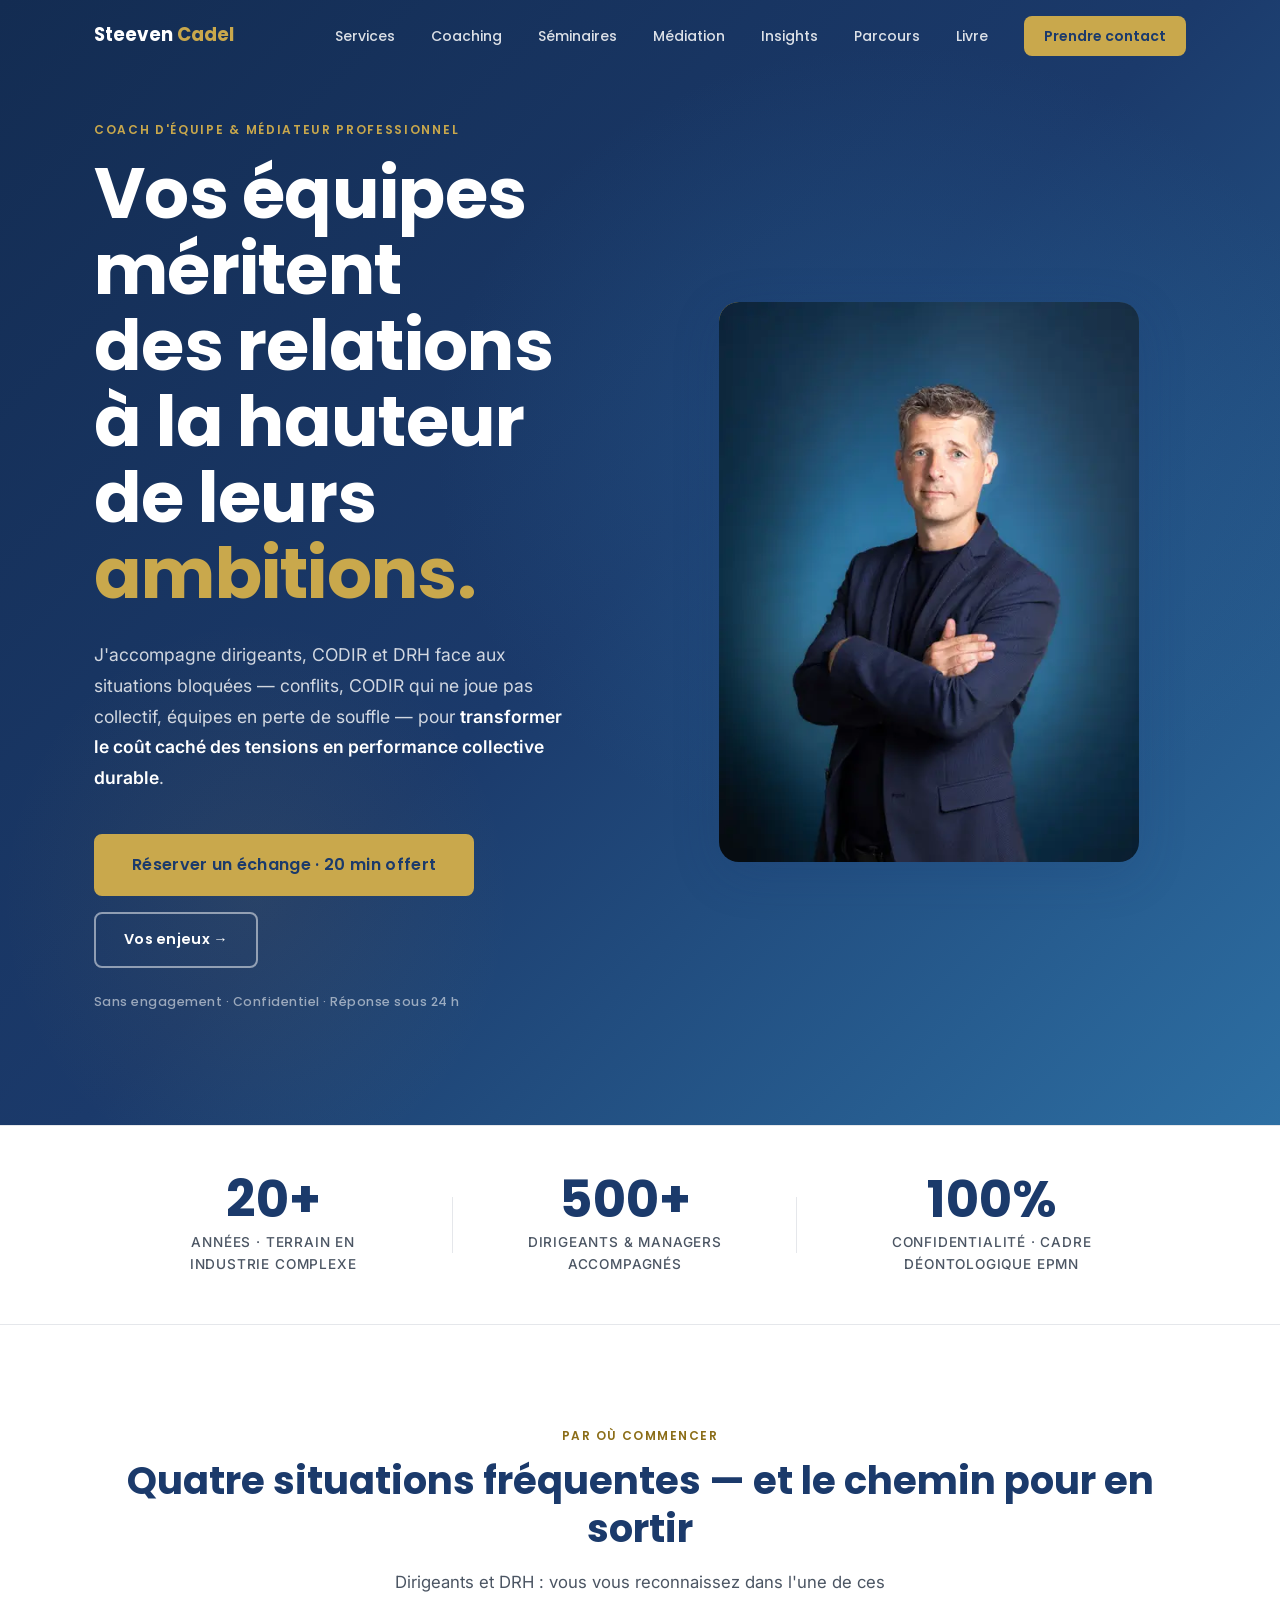
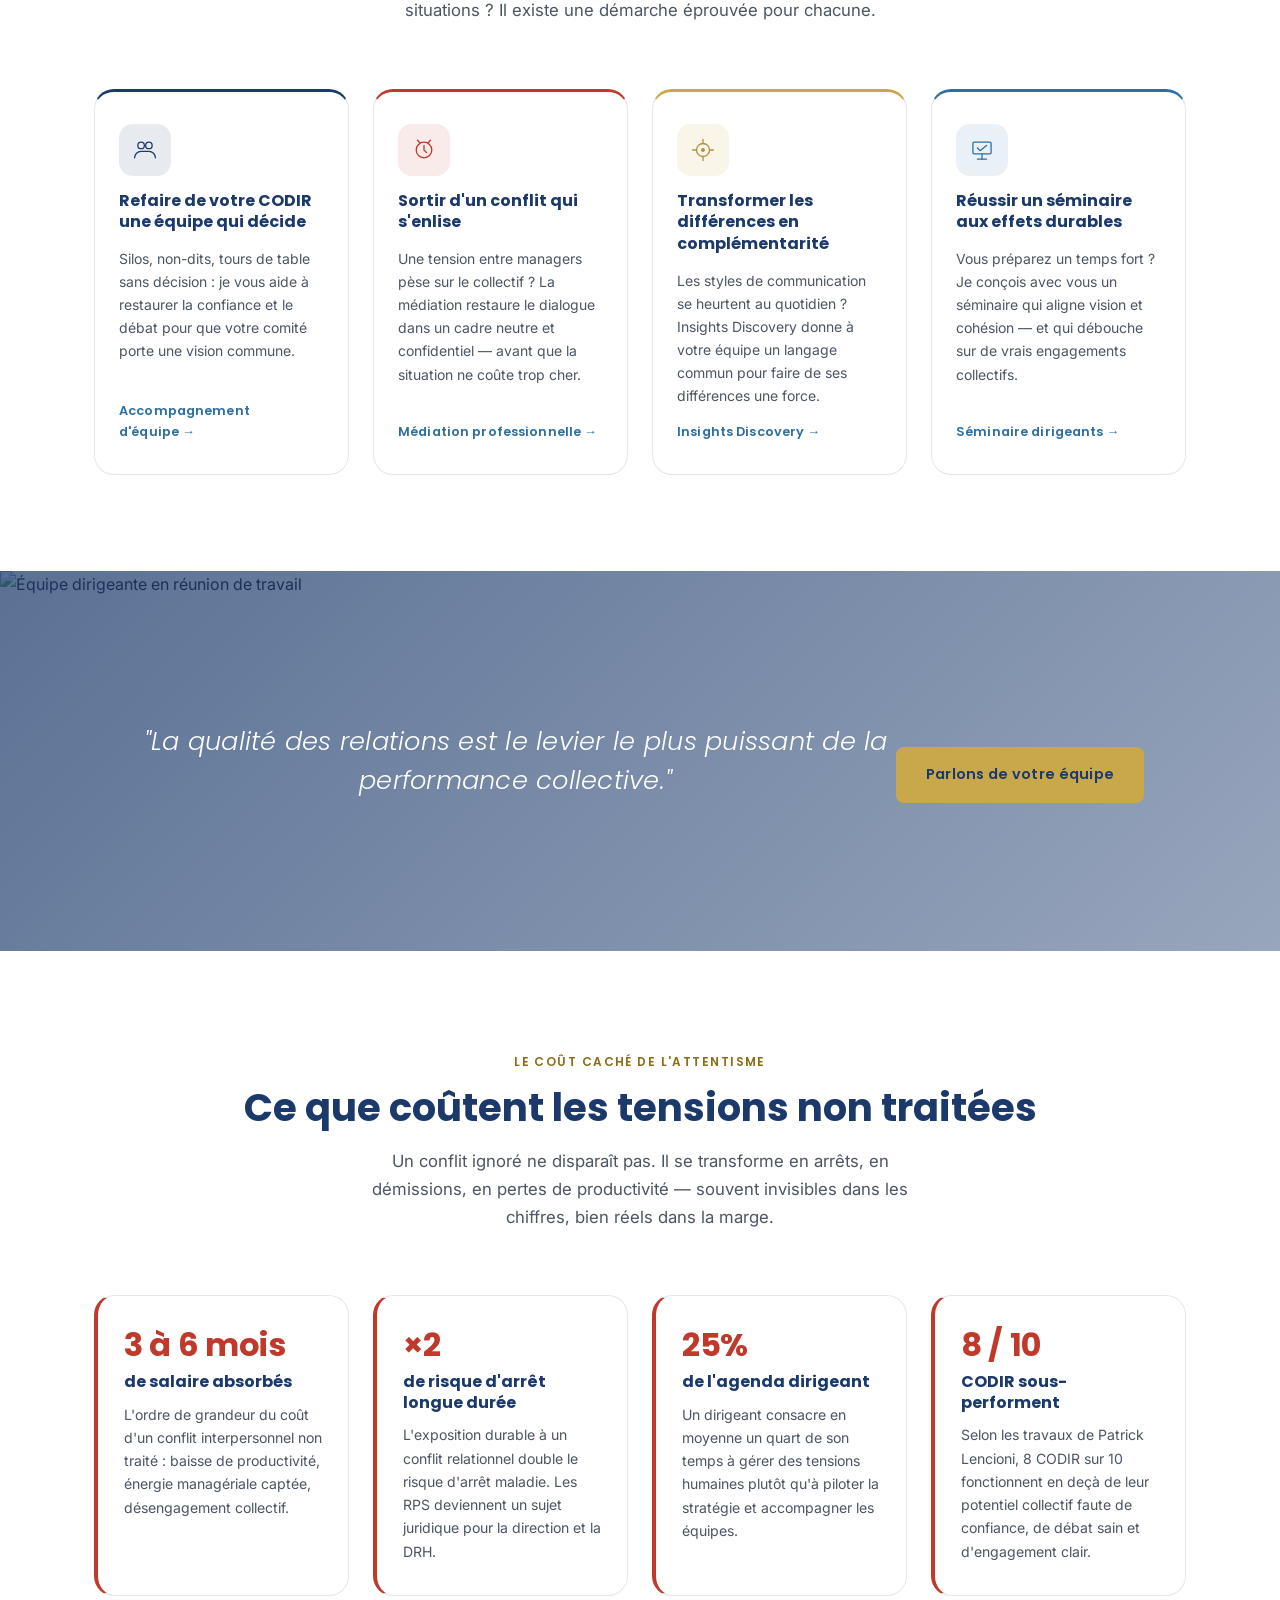
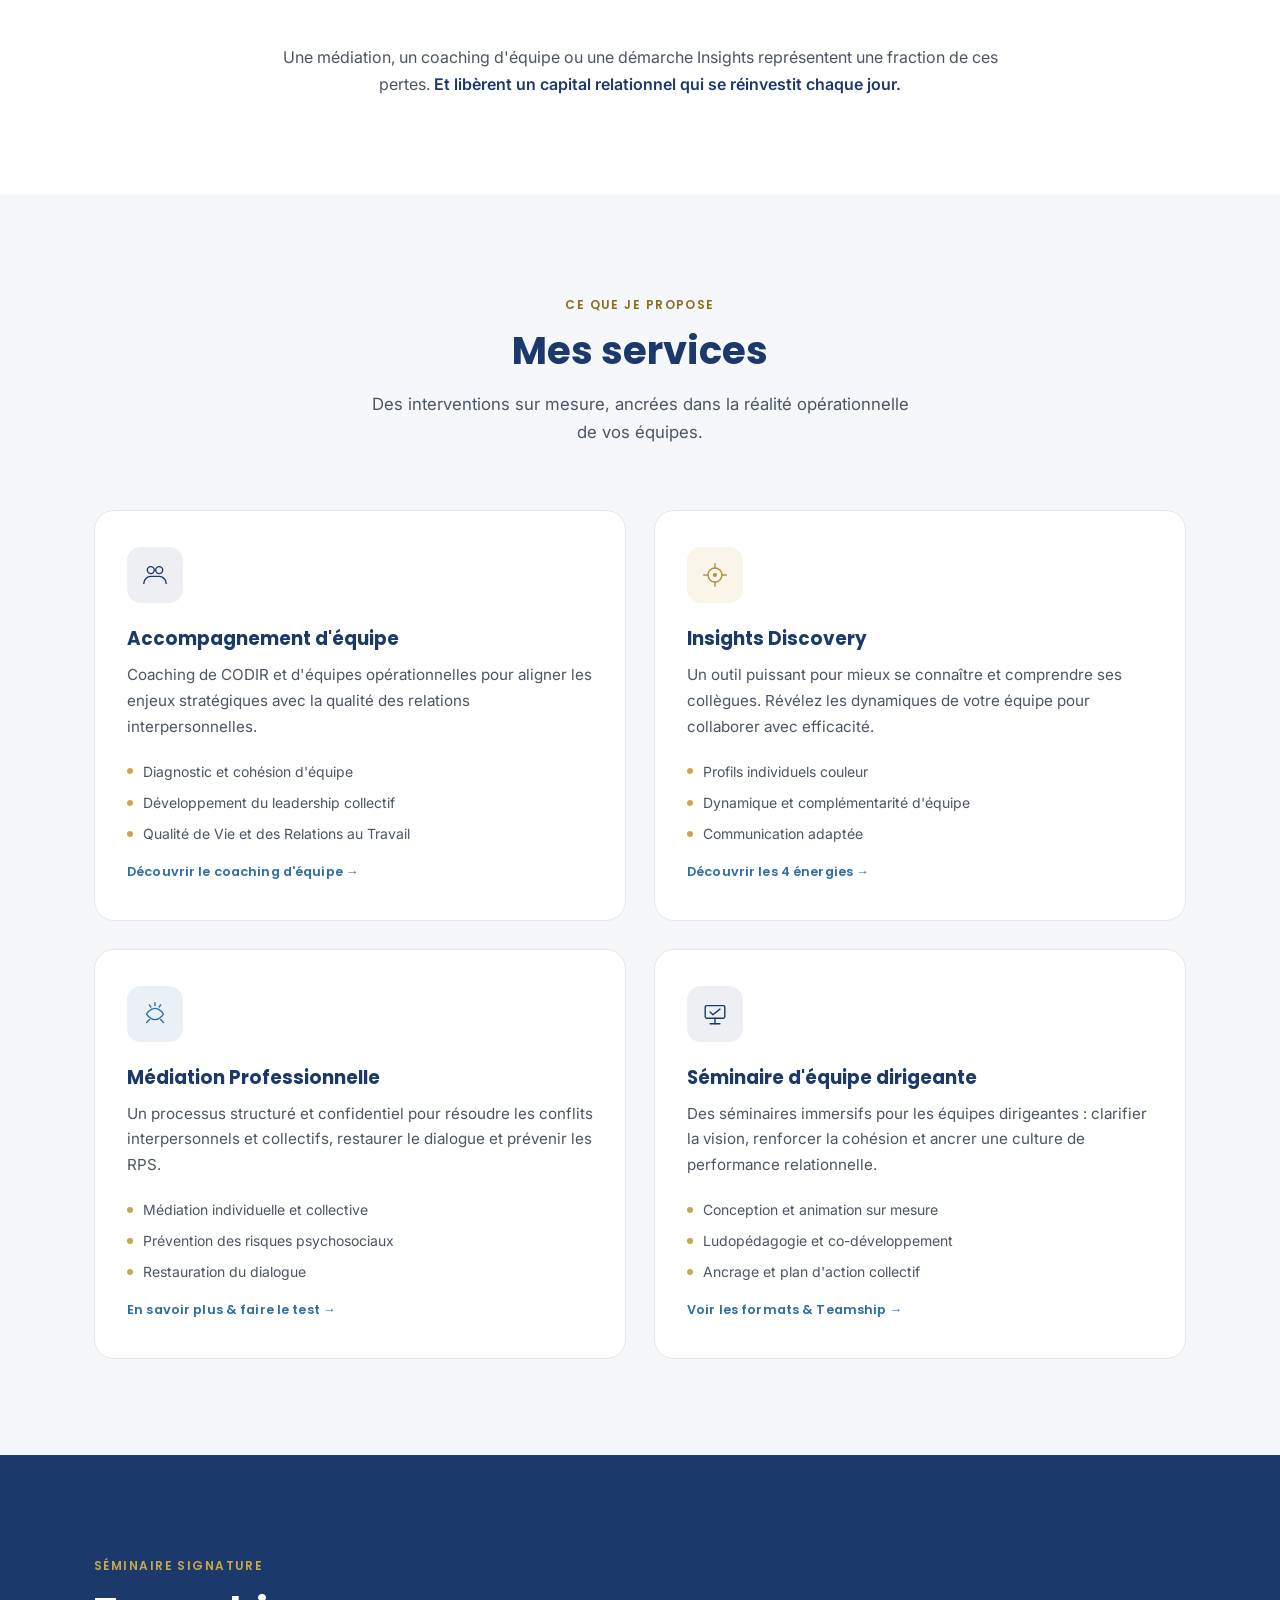
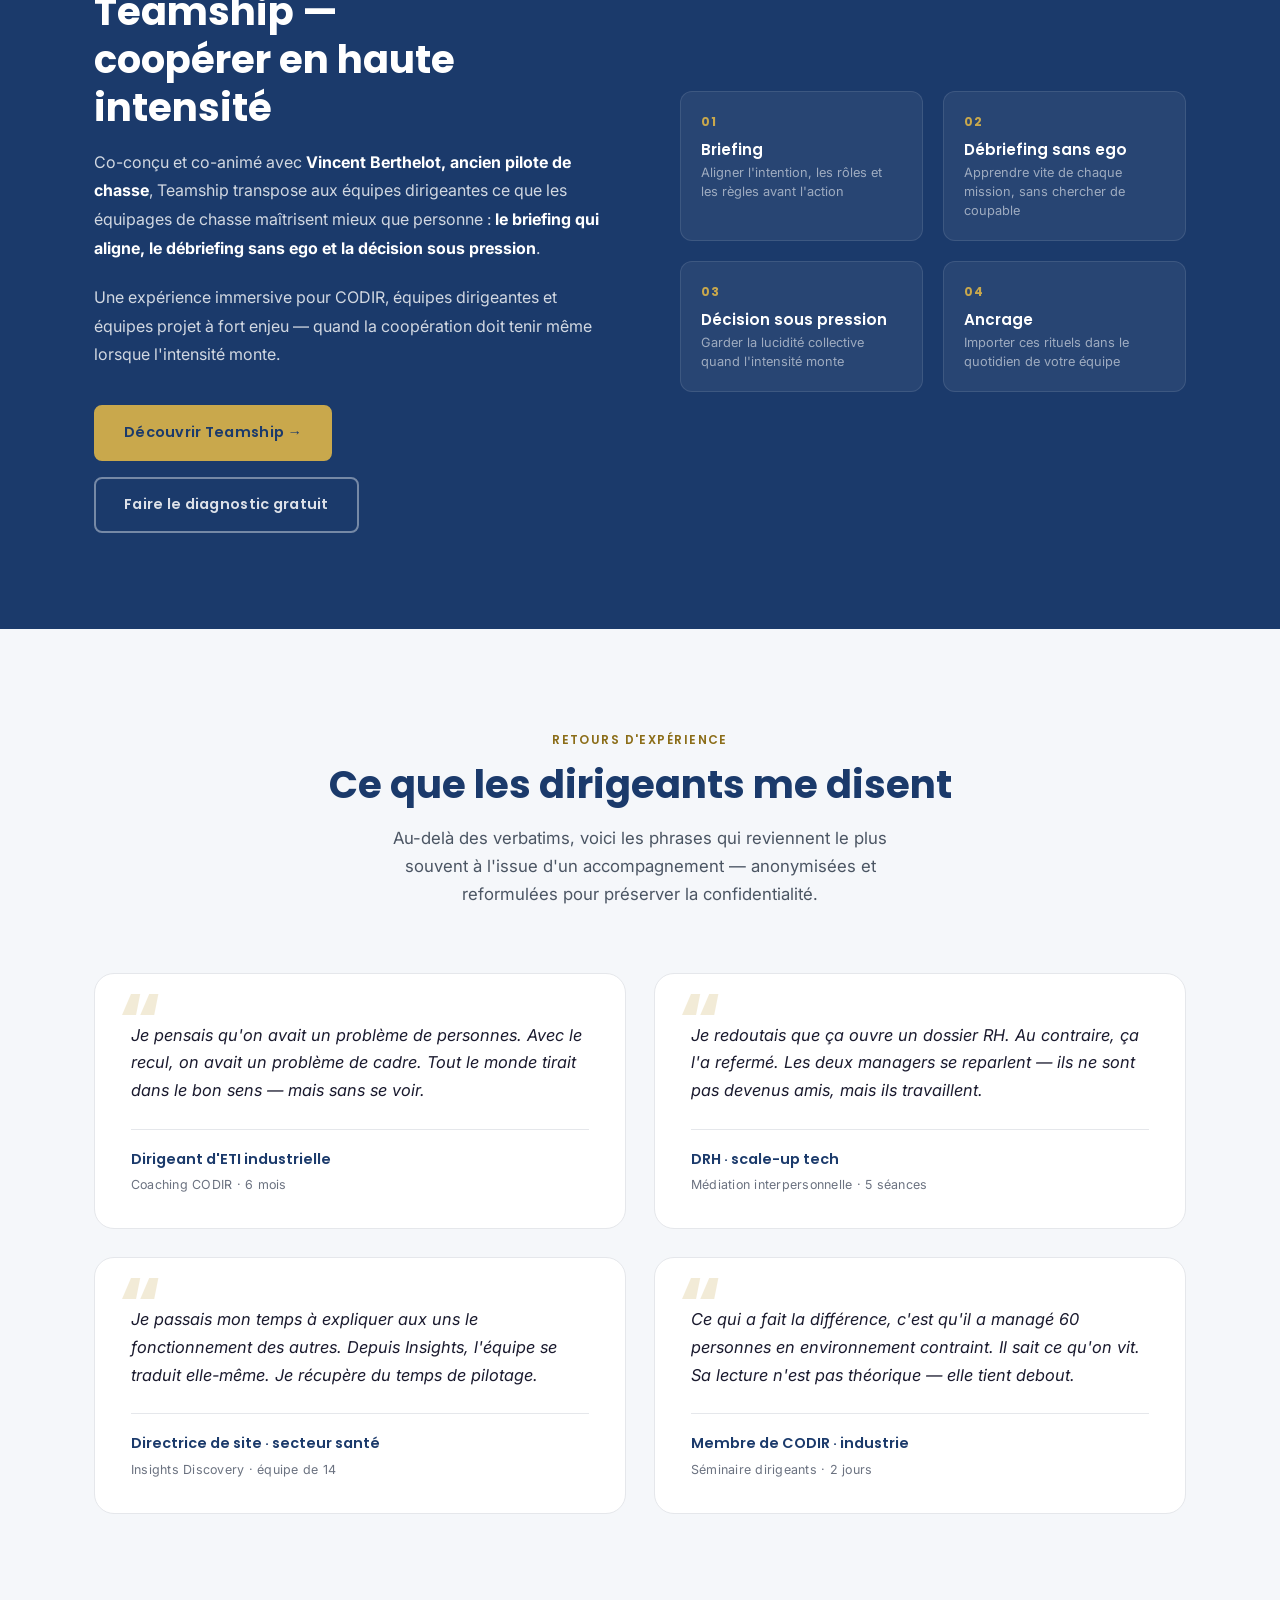
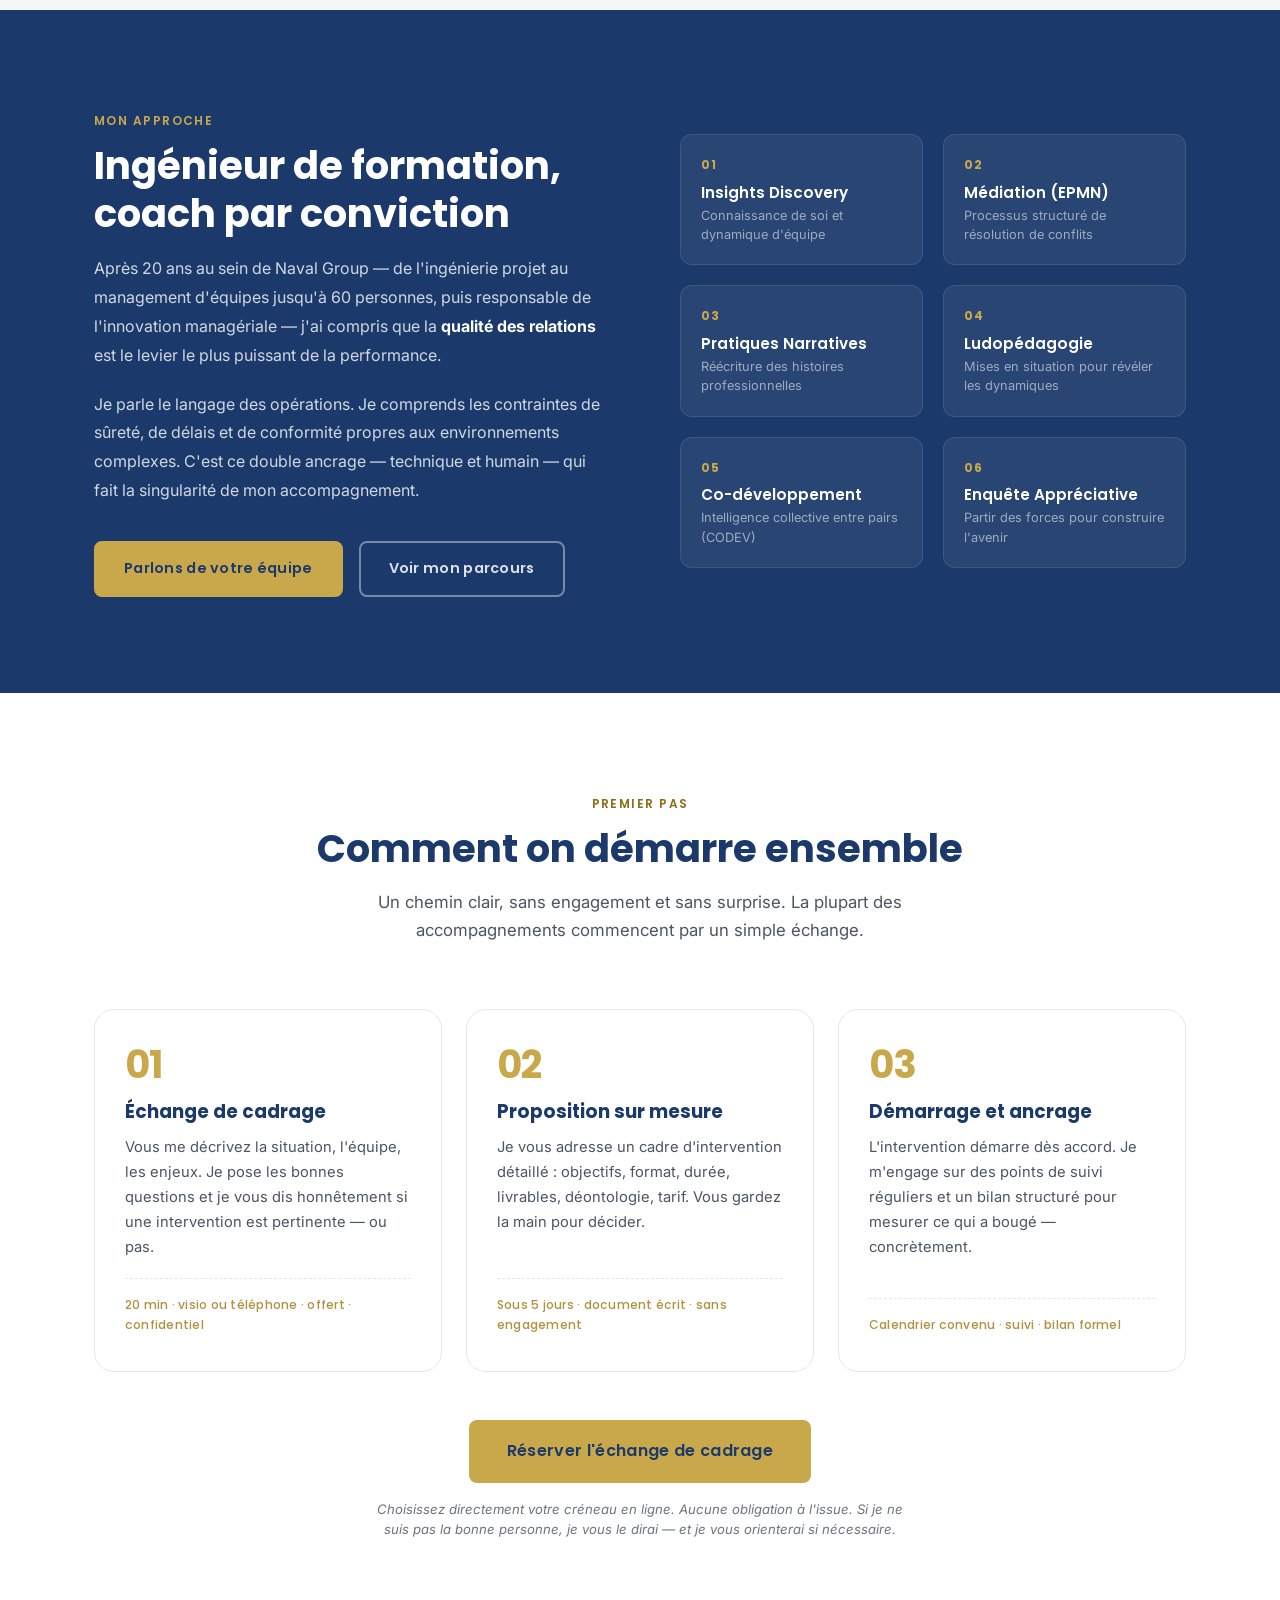
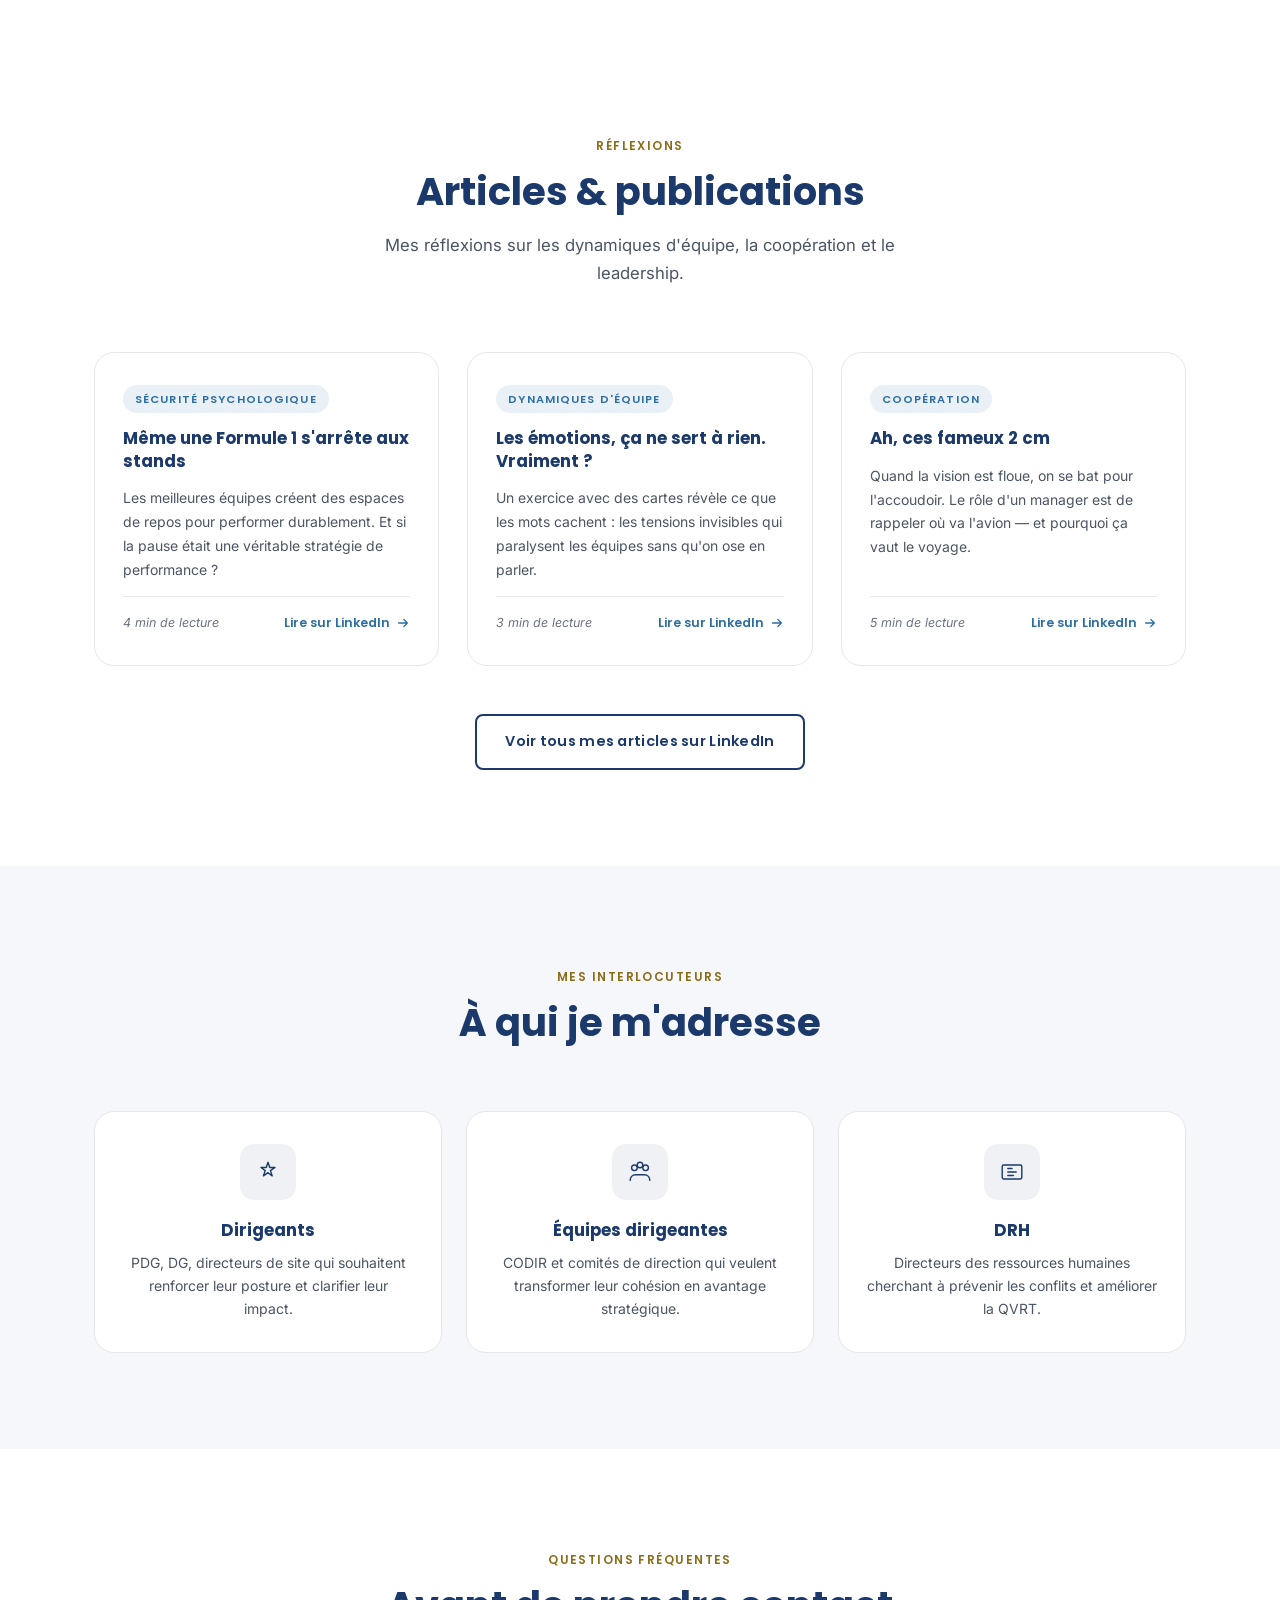
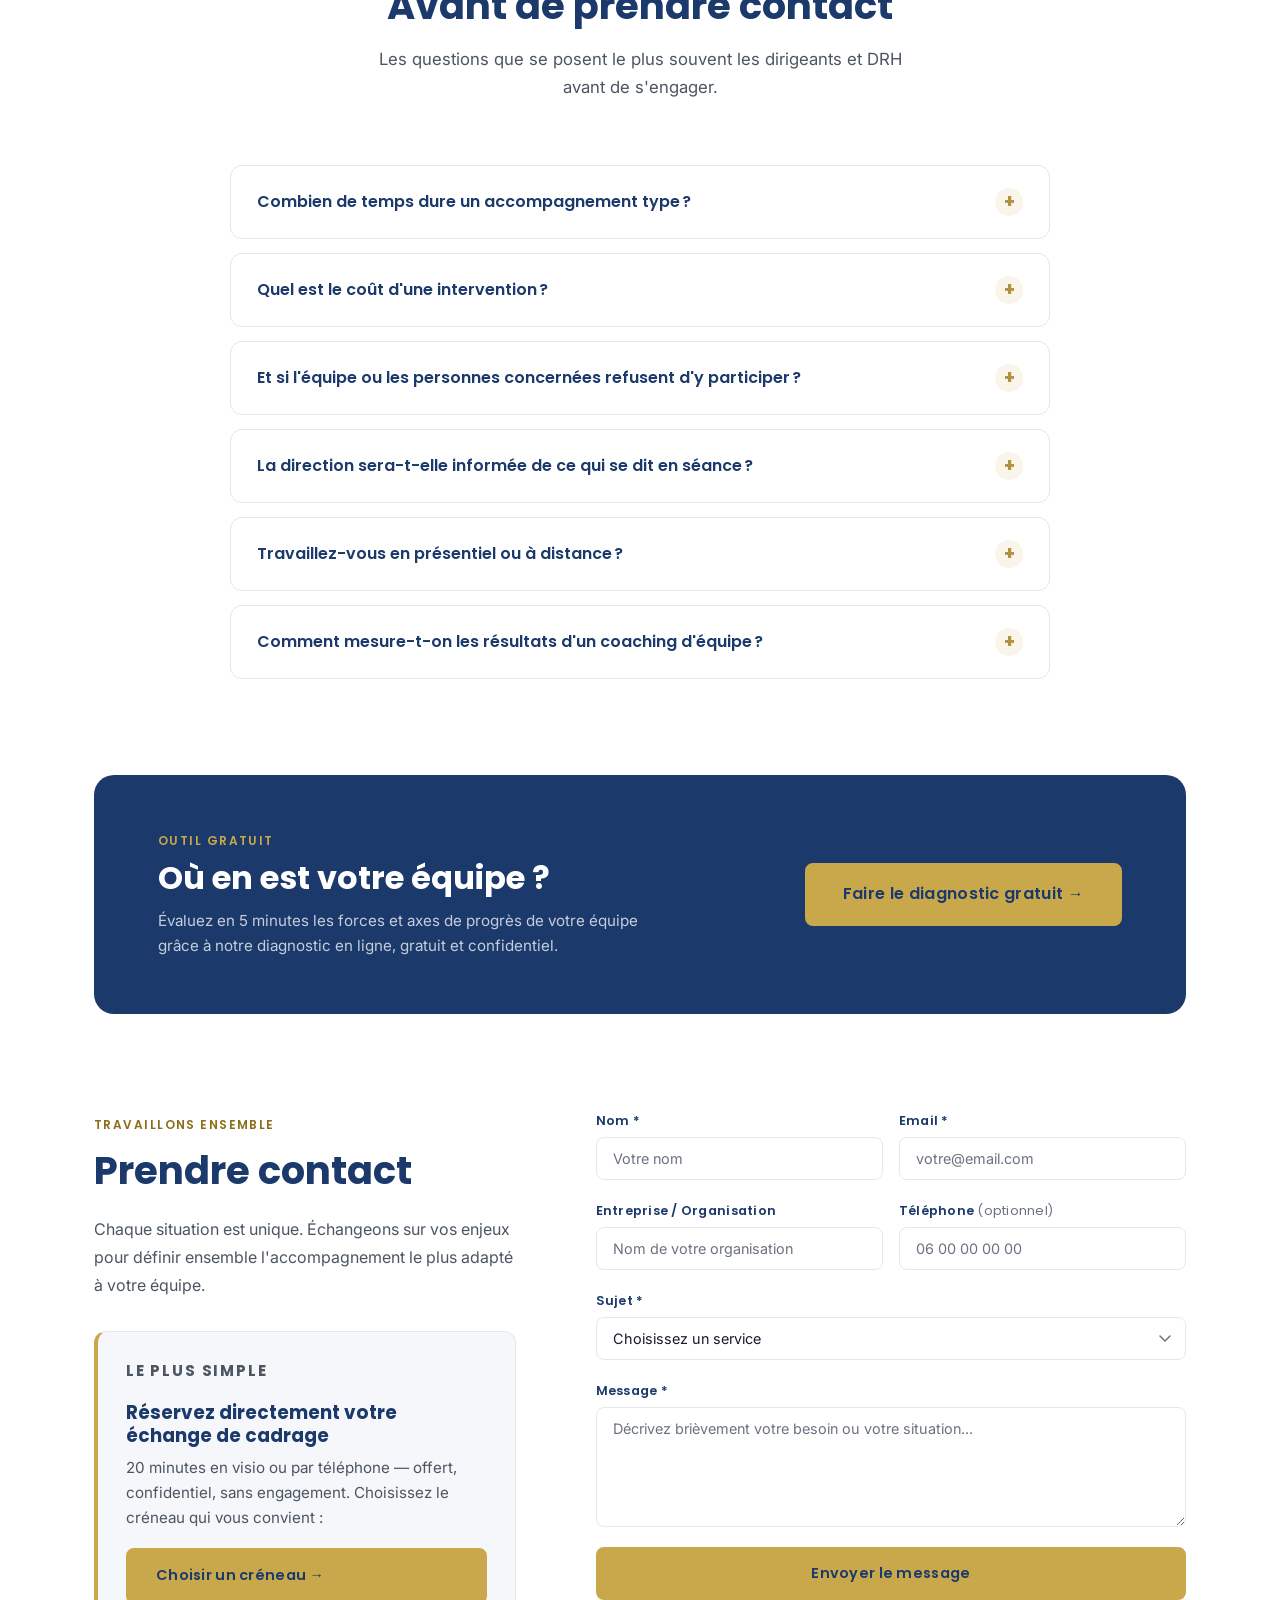
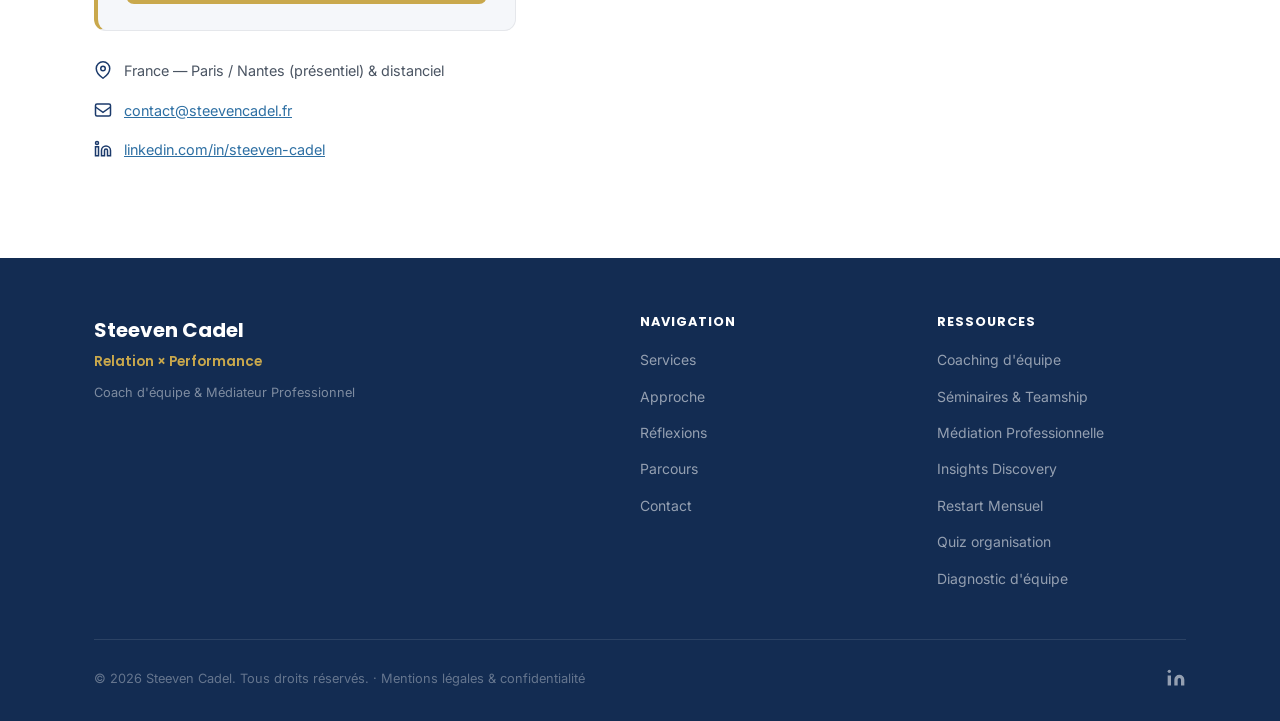
==== commit f96aa55b: "Menu burger sur tablette, barre lisible pendant le quiz, focus et étiquettes - Menu burger jusqu'à 1" ====
--- a/index.html
+++ b/index.html
@@ -19,7 +19,7 @@
   <link rel="preconnect" href="https://fonts.gstatic.com" crossorigin />
   <link href="https://fonts.googleapis.com/css2?family=Poppins:wght@300;400;500;600;700&family=Inter:wght@300;400;500;600&display=swap" rel="stylesheet" />
   <link rel="icon" type="image/svg+xml" href="assets/favicon.svg" />
-  <link rel="stylesheet" href="css/style.css?v=12" />
+  <link rel="stylesheet" href="css/style.css?v=14" />
   <!-- Privacy-friendly analytics by Plausible -->
   <script async src="https://plausible.io/js/pa-CtxiWmkunxR96ov_k4NzT.js"></script>
   <script>
@@ -920,6 +920,6 @@
     </div>
   </footer>
 
-  <script src="js/main.js?v=6"></script>
+  <script src="js/main.js?v=7"></script>
 </body>
 </html>
--- a/css/style.css
+++ b/css/style.css
@@ -12,6 +12,7 @@
   --blue:      #2D6FA3;
   --gold:      #C9A84C;
   --gold-dark: #b0913f;
+  --gold-text: #8B6D18; /* or foncé pour du petit texte sur fond clair (4,9:1 sur blanc) */
   --light:     #F5F7FA;
   --white:     #ffffff;
   --text:      #1A1A2E;
@@ -110,10 +111,12 @@
   font-weight: 600;
   letter-spacing: .12em;
   text-transform: uppercase;
-  color: var(--gold);
+  color: var(--gold-text);
   margin-bottom: 12px;
 }
-.section-label--light { color: var(--gold); }
+/* Sur fond sombre, l'or d'origine reste le plus lisible */
+.section-label--light,
+.book-cta__inner .section-head__label { color: var(--gold); }
 .section-title,
 .section-head__title {
   font-size: clamp(1.75rem, 3vw, 2.5rem);
@@ -777,20 +780,28 @@
   .footer__grid       { grid-template-columns: 1fr 1fr; }
 }
 
-@media (max-width: 768px) {
-  .nav__links         { display: none; flex-direction: column; position: absolute; top: 100%; left: 0; right: 0; background: var(--navy); padding: 16px 24px 20px; box-shadow: 0 12px 40px rgba(0,0,0,.25); gap: 2px; border-radius: 0 0 var(--radius) var(--radius); text-align: center; z-index: 100; }
+/* Menu burger jusqu'à 1024 px : la barre complète ne tient pas sur tablette */
+@media (max-width: 1024px) {
+  .nav__links         { display: none; flex-direction: column; align-items: stretch; position: absolute; top: 100%; left: 0; right: 0; background: var(--navy); padding: 8px 24px 20px; box-shadow: 0 12px 40px rgba(0,0,0,.25); gap: 0; border-radius: 0 0 var(--radius) var(--radius); text-align: center; z-index: 100; }
   .nav__links.open    { display: flex; animation: menuSlideDown .3s ease; }
-  .nav__links a       { color: rgba(255,255,255,.85) !important; padding: 10px 16px; font-size: 1rem; font-weight: 500; border-bottom: 1px solid rgba(255,255,255,.1); border-radius: 8px; transition: background .2s; }
+  /* Liens en bloc pleine largeur : hauteur réelle (zone tactile) et séparateurs droits */
+  .nav__links li:not(:last-child) { border-bottom: 1px solid rgba(255,255,255,.1); }
+  .nav__links li:nth-last-child(2) { border-bottom: none; }
+  .nav__links a       { display: block; color: rgba(255,255,255,.85) !important; padding: 12px 16px; font-size: 1rem; font-weight: 500; border-radius: 8px; transition: background .2s; }
   .nav__links a:hover { background: rgba(255,255,255,.1); color: var(--white) !important; }
-  .nav__links li:last-child a { border-bottom: none; }
-  .nav__cta           { background: var(--gold) !important; color: var(--navy) !important; border-radius: 8px !important; padding: 12px 16px !important; margin-top: 12px; font-weight: 600 !important; text-align: center; font-size: .95rem !important; }
-  .nav__cta:hover     { background: var(--gold-dark) !important; }
+  .nav__links a.nav__active { color: var(--gold) !important; }
+  /* Sélecteurs plus précis que .nav__links a, qui sinon met le texte du CTA en blanc sur or */
+  .nav__links a.nav__cta { background: var(--gold) !important; color: var(--navy) !important; border-radius: 8px !important; padding: 14px 16px !important; margin-top: 16px; font-weight: 600 !important; text-align: center; font-size: .95rem !important; }
+  .nav__links a.nav__cta:hover { background: var(--gold-dark) !important; color: var(--navy) !important; }
   /* Le menu déroulant est bleu marine : le CTA reste doré même quand la barre est « scrolled » */
   .nav.scrolled .nav__cta { background: var(--gold) !important; color: var(--navy) !important; }
   @keyframes menuSlideDown { from { opacity: 0; transform: translateY(-10px); } to { opacity: 1; transform: translateY(0); } }
   .nav__burger        { display: flex; }
   .nav                { background: transparent; }
   .nav.scrolled       { background: rgba(255,255,255,.96); }
+}
+
+@media (max-width: 768px) {
   .services__grid     { grid-template-columns: 1fr; }
   .methodes__grid     { grid-template-columns: 1fr; }
   .clients__grid      { grid-template-columns: 1fr; }
@@ -1319,9 +1330,11 @@
 .book-promo :focus-visible { outline-color: var(--navy); }
 /* .faq-item coupe ce qui dépasse (overflow: hidden) : contour à l'intérieur */
 .faq-item__q:focus-visible { outline-offset: -3px; border-radius: var(--radius); }
-@media (max-width: 768px) {
+@media (max-width: 1024px) {
   .nav__links :focus-visible { outline-color: var(--white); }
 }
+/* Un élément atteint au clavier ne doit pas finir caché sous la barre fixe */
+a, button, input, select, textarea, summary { scroll-margin-top: 100px; }
 
 /* ============================================================
    BOOK SALES PAGE
@@ -1685,6 +1698,9 @@
 .quiz-section {
   padding: 60px 0 80px;
 }
+/* questionnaire.html : le bandeau sombre est masqué pendant le quiz, le contenu démarre sous la barre fixe */
+.quiz-active .quiz-section,
+.quiz-active .quiz-results { padding-top: 130px; }
 .quiz-section .container {
   max-width: 680px;
 }
